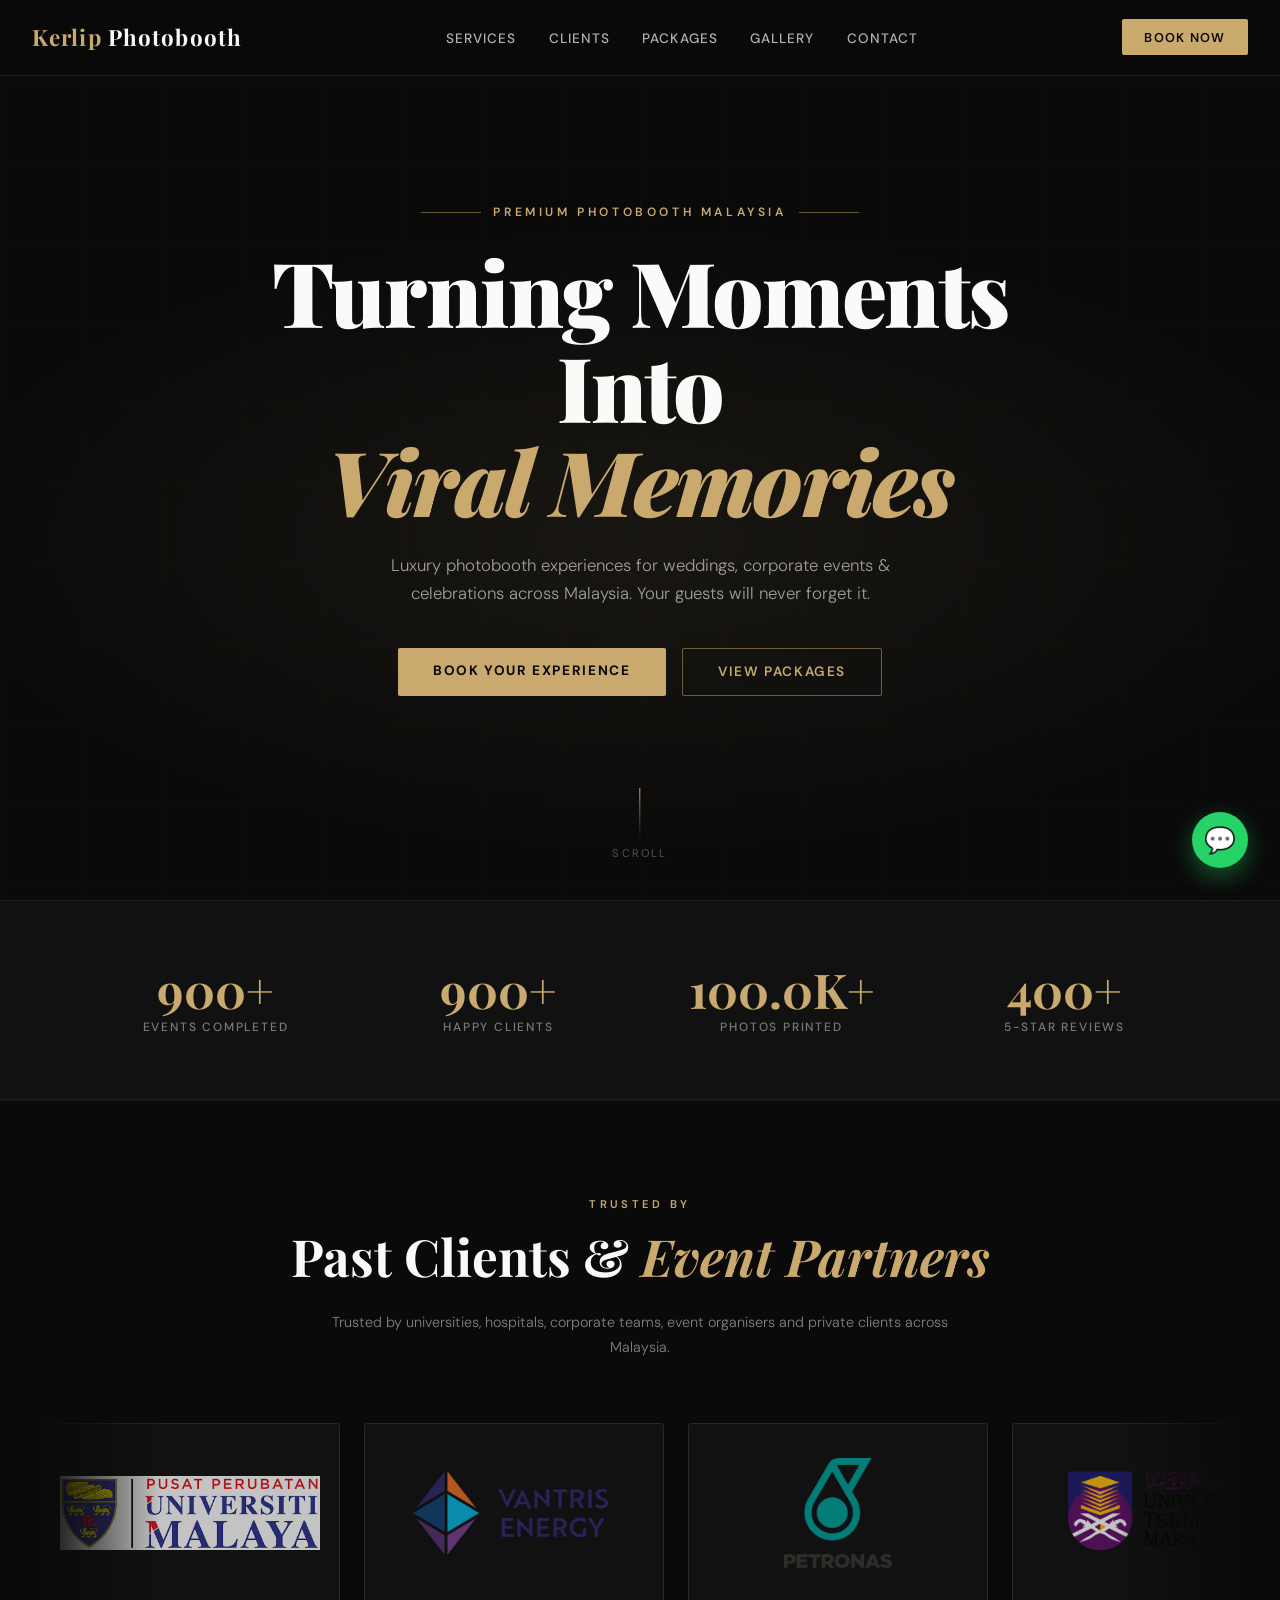
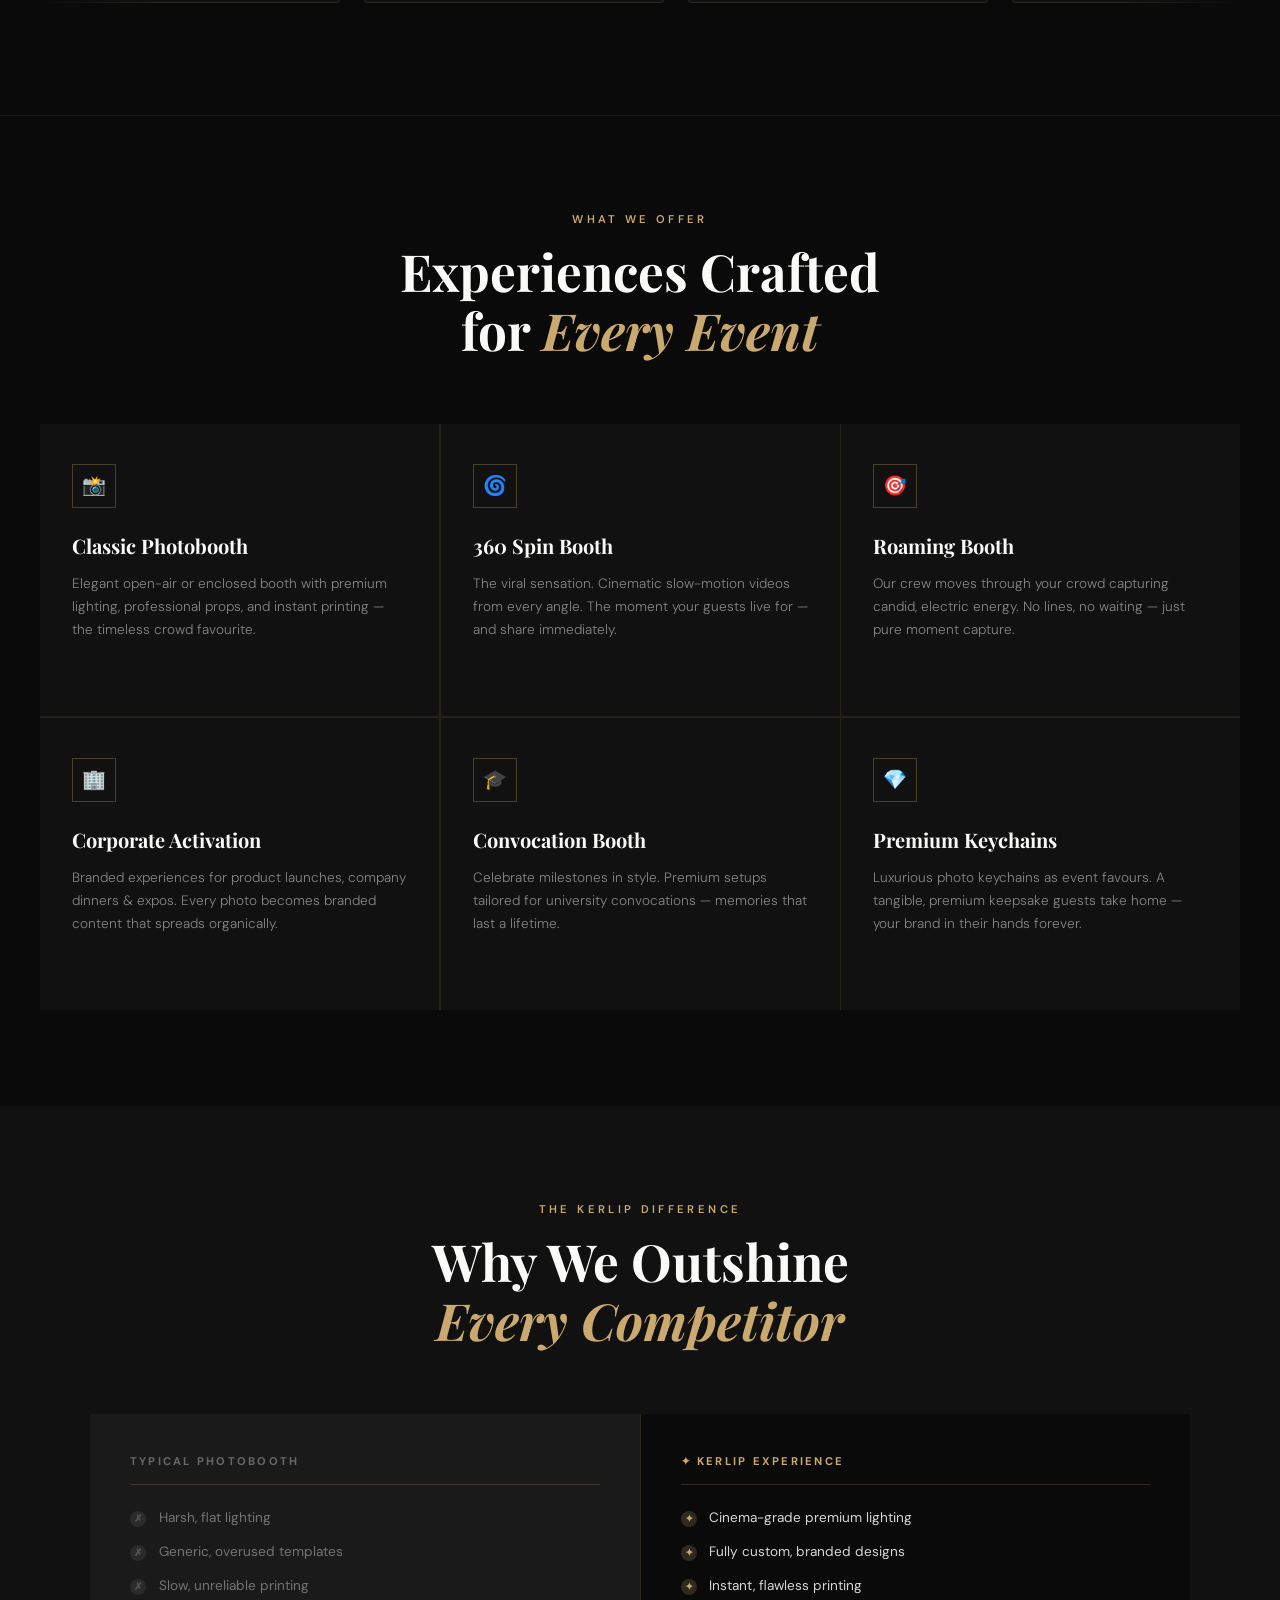
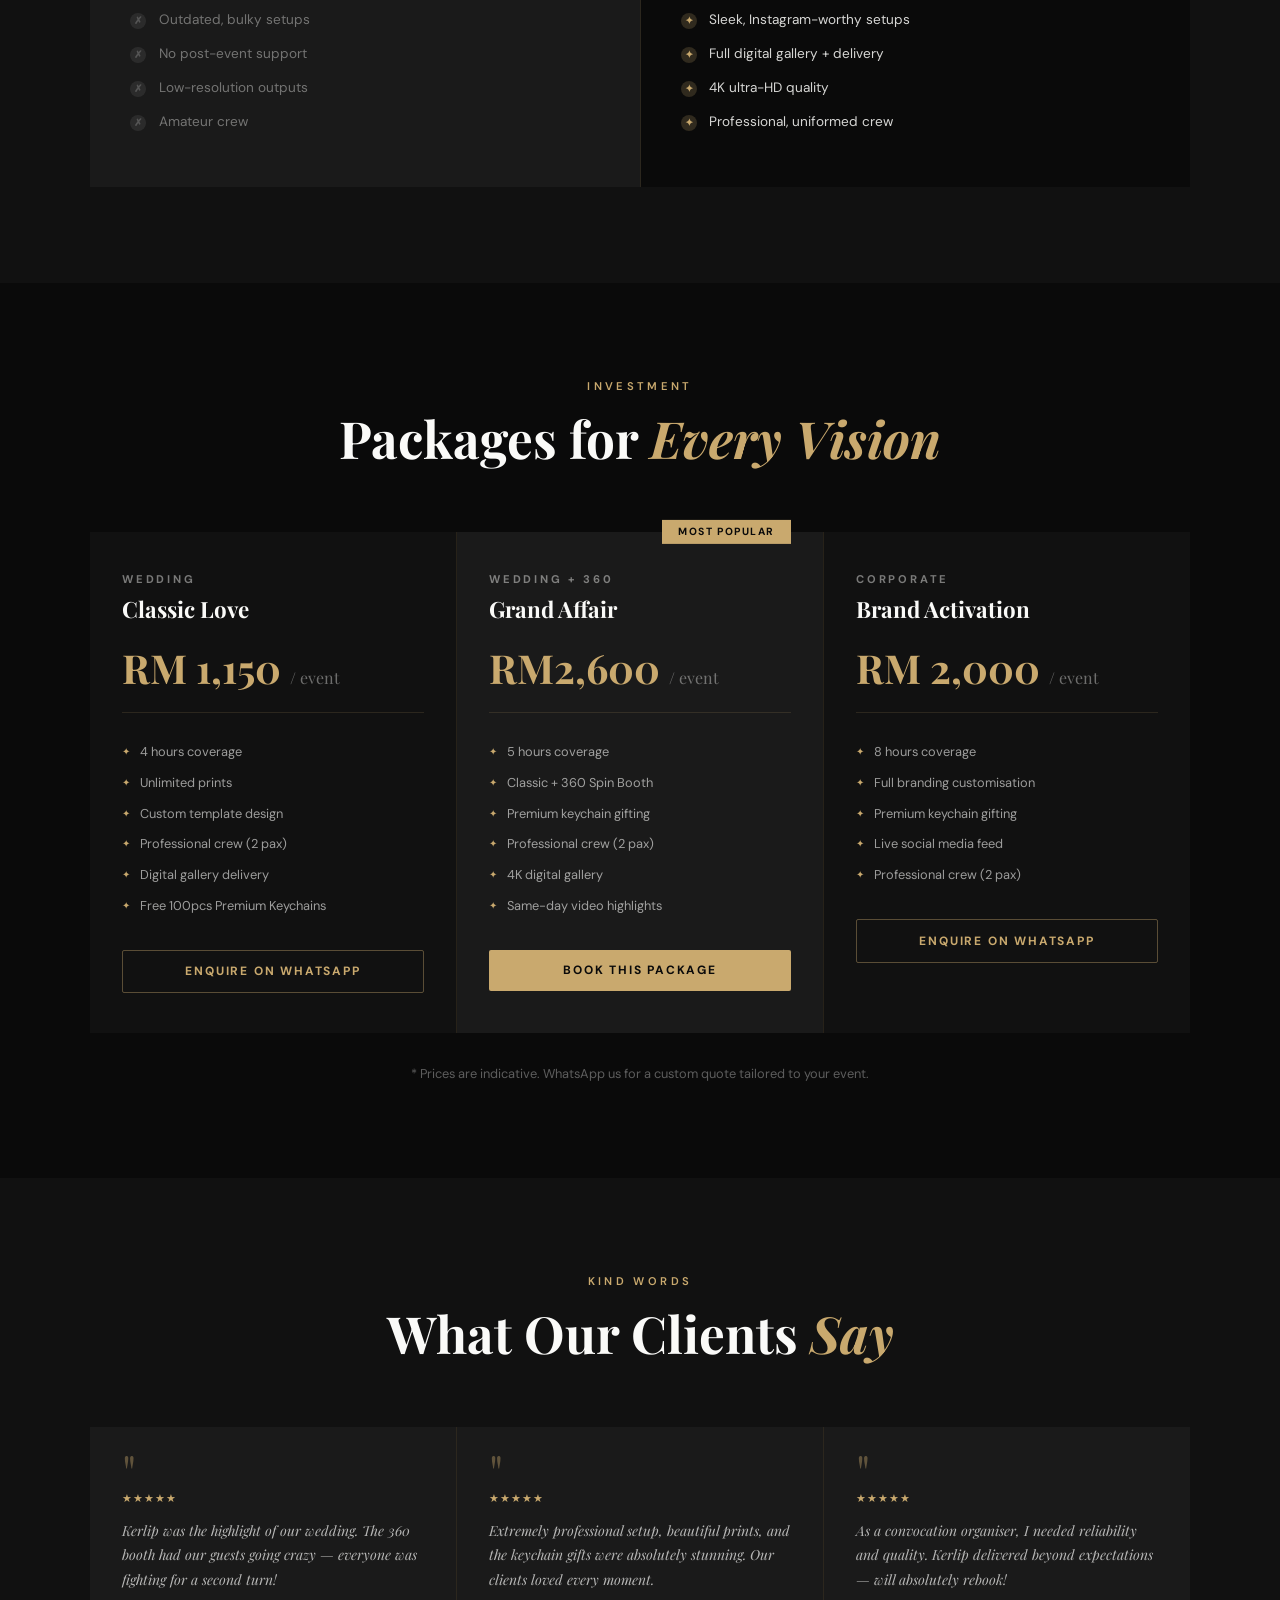
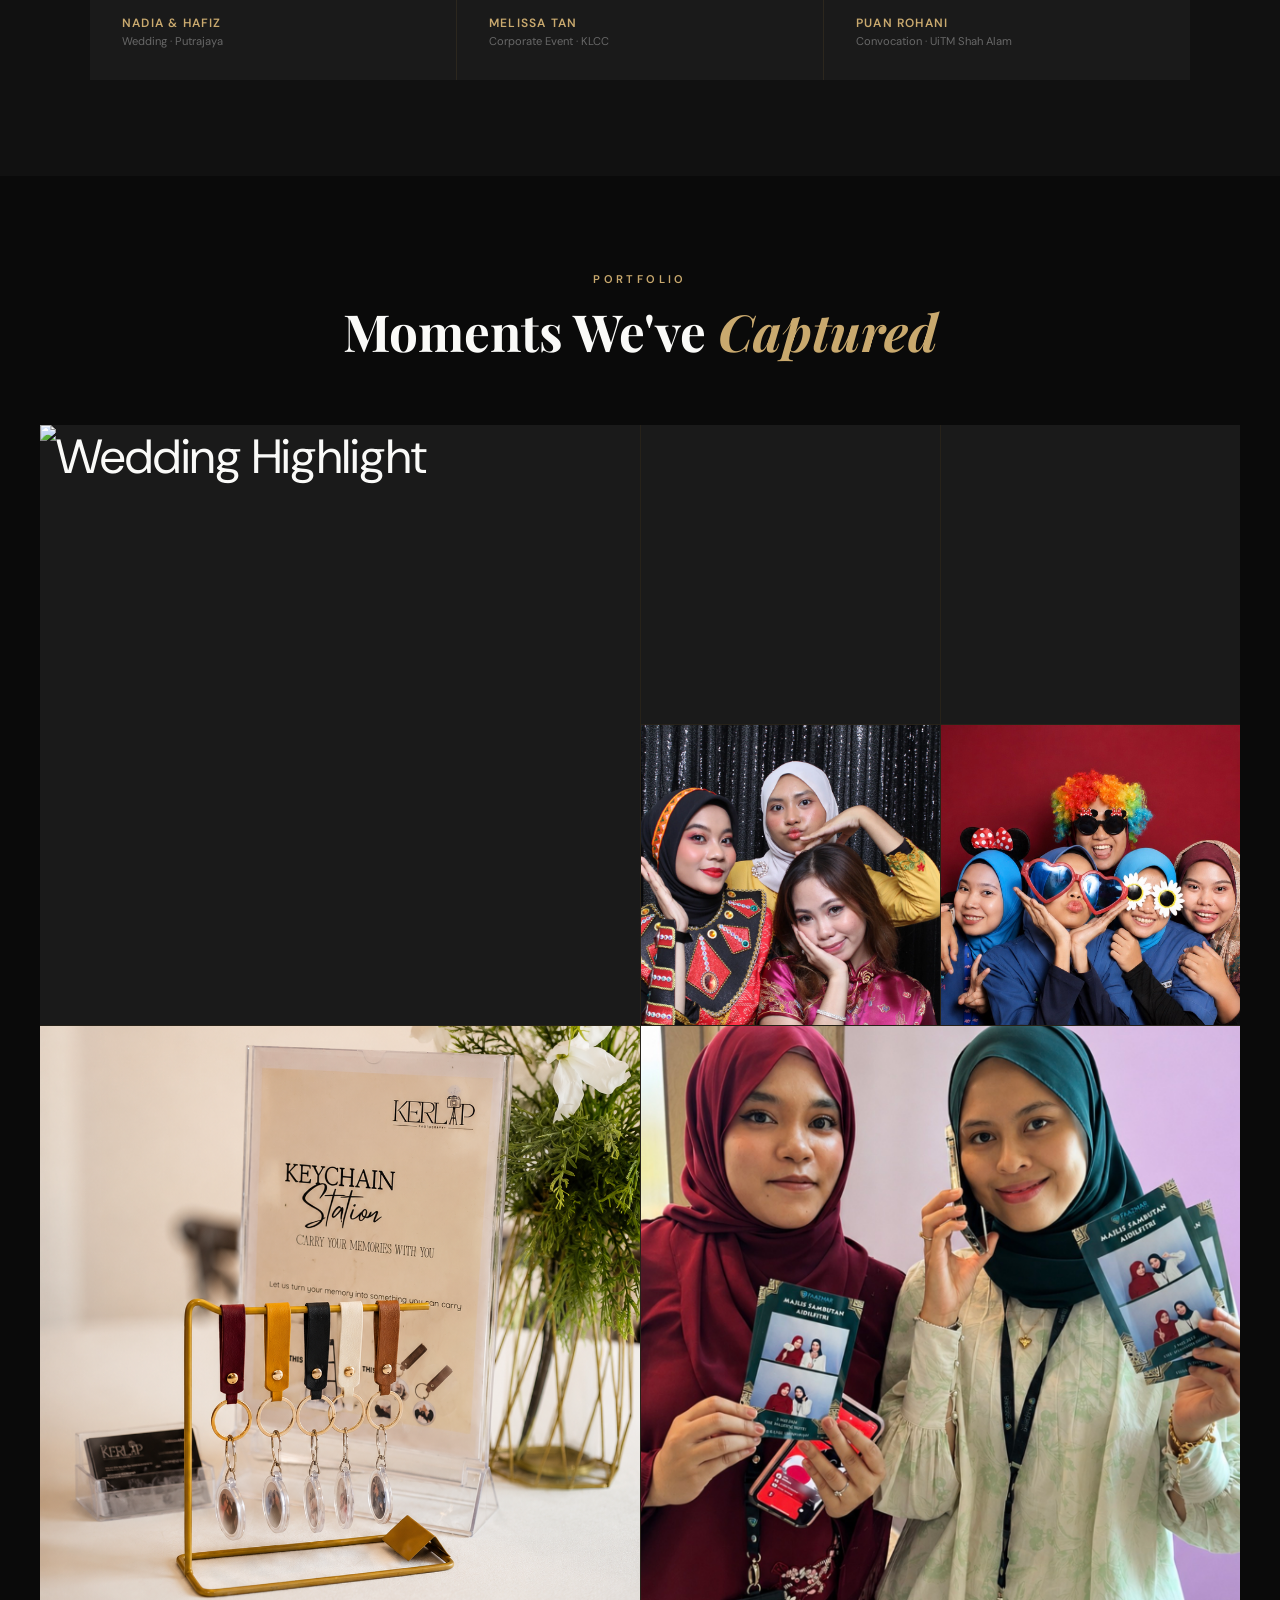
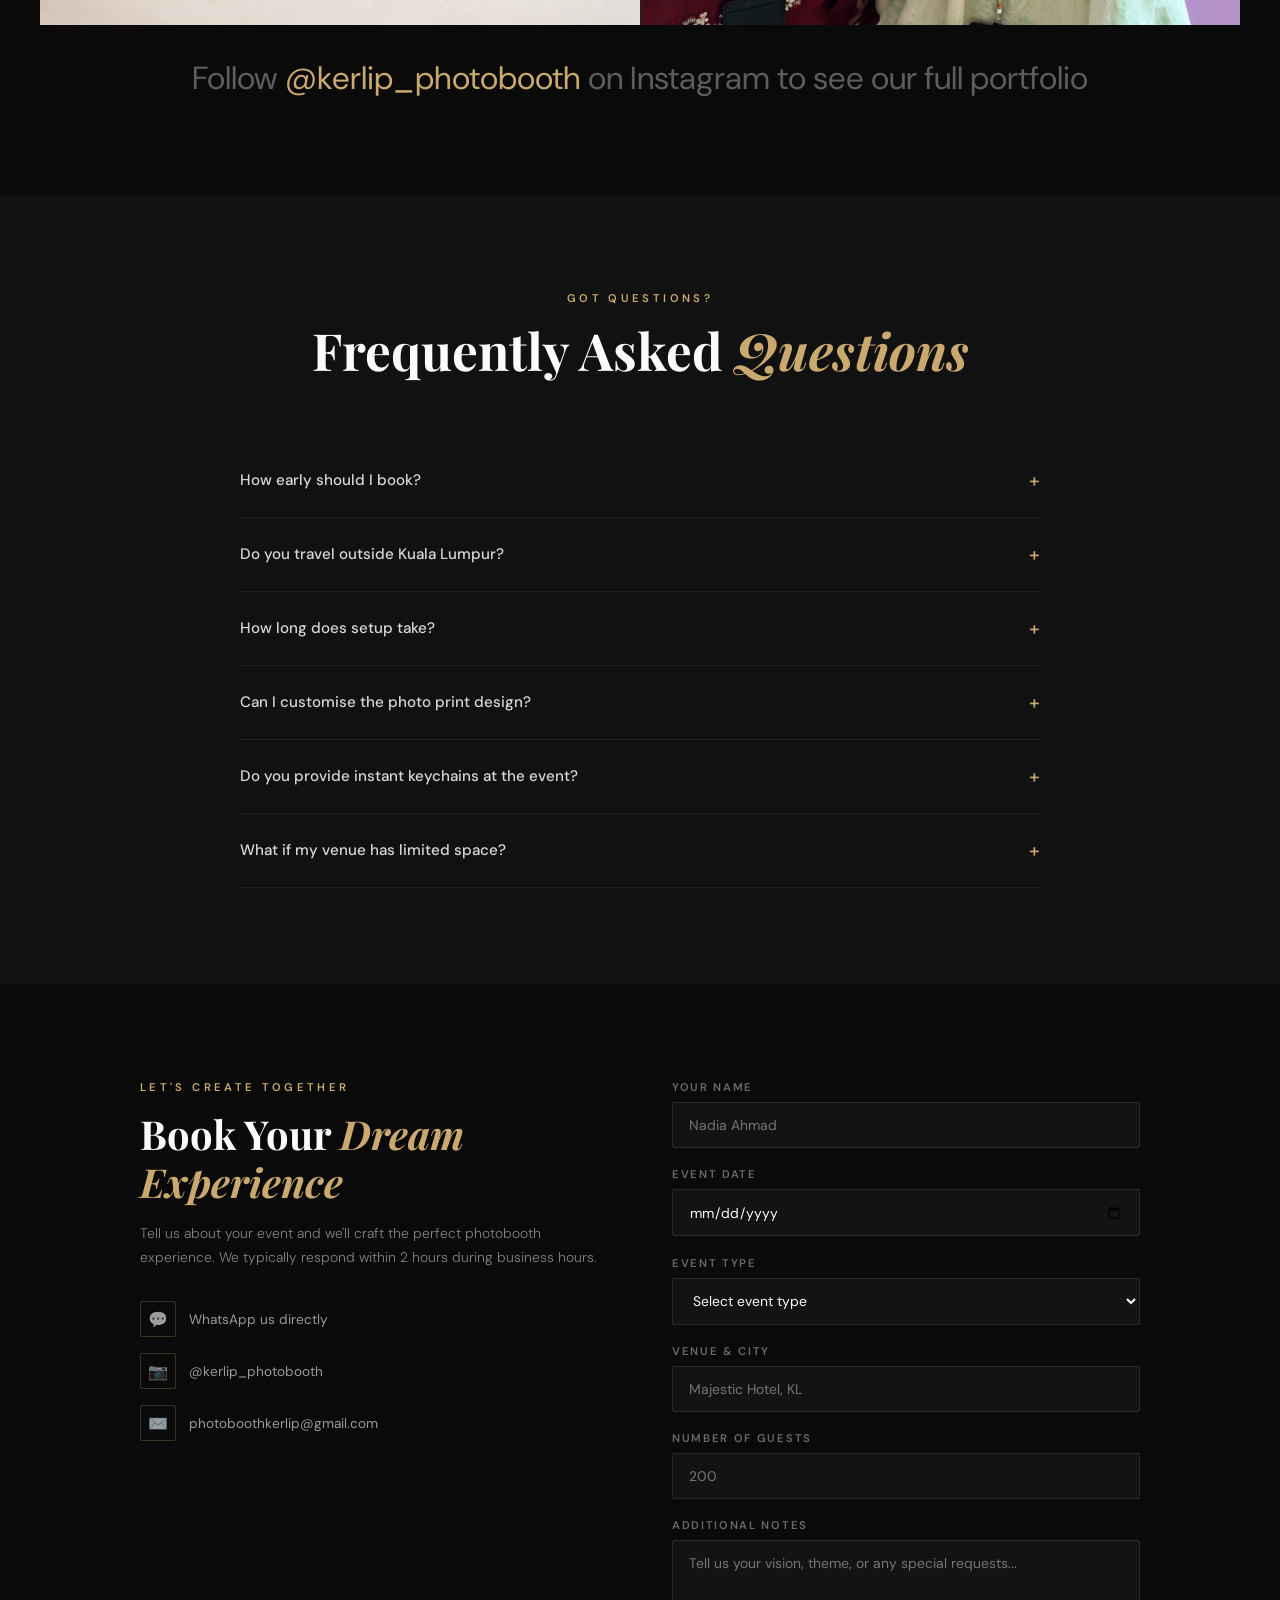
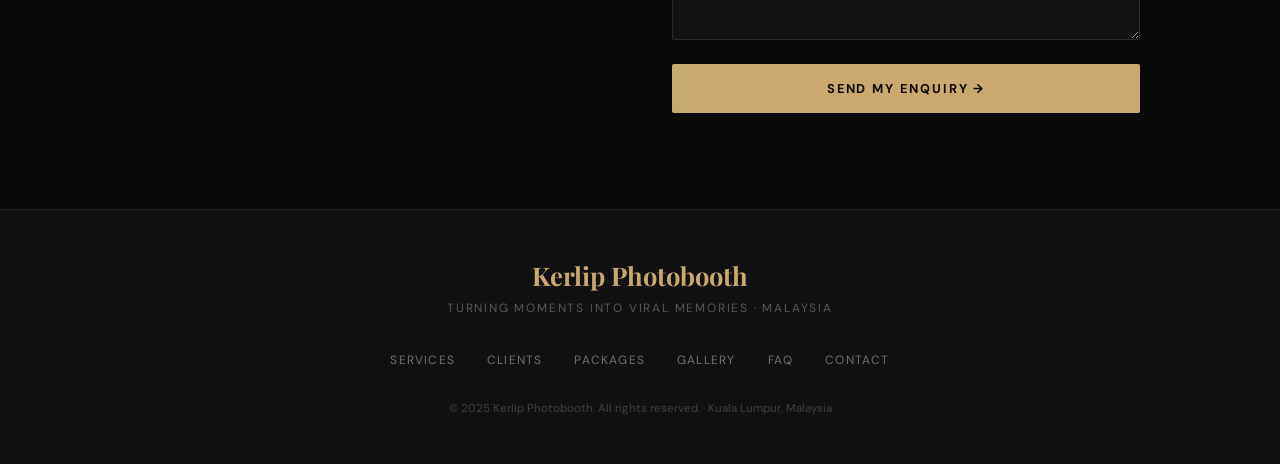
==== index.html @ dfe86394 "index.html" ====
<!DOCTYPE html>
<html lang="en">
<head>
<meta charset="UTF-8">
<meta name="viewport" content="width=device-width, initial-scale=1.0">
<title>Kerlip Photobooth – Premium Photobooth Malaysia</title>
<link href="https://fonts.googleapis.com/css2?family=Playfair+Display:ital,wght@0,400;0,700;0,900;1,400&family=DM+Sans:wght@300;400;500;600&display=swap" rel="stylesheet">
<style>
*{margin:0;padding:0;box-sizing:border-box}
:root{
  --gold:#C9A96E;
  --gold-light:#E8D5AA;
  --dark:#0A0A0A;
  --dark2:#111111;
  --dark3:#1A1A1A;
  --gray:#888;
  --white:#FAFAF8;
  --red:#8B1A2B;
}
html{scroll-behavior:smooth}
body{background:var(--dark);color:var(--white);font-family:'DM Sans',sans-serif;overflow-x:hidden}

/* NAV */
nav{position:fixed;top:0;left:0;right:0;z-index:100;padding:1.2rem 2rem;display:flex;justify-content:space-between;align-items:center;background:rgba(10,10,10,0.85);backdrop-filter:blur(20px);border-bottom:1px solid rgba(201,169,110,0.15)}
.logo{font-family:'Playfair Display',serif;font-size:1.4rem;font-weight:700;letter-spacing:0.05em;color:var(--gold)}
.logo span{color:var(--white)}
.nav-links{display:flex;gap:2rem;list-style:none}
.nav-links a{color:rgba(250,250,248,0.7);text-decoration:none;font-size:0.85rem;font-weight:500;letter-spacing:0.08em;text-transform:uppercase;transition:color 0.3s}
.nav-links a:hover{color:var(--gold)}
.nav-cta{background:var(--gold);color:var(--dark);padding:0.6rem 1.4rem;border-radius:2px;font-size:0.8rem;font-weight:600;letter-spacing:0.1em;text-transform:uppercase;text-decoration:none;transition:all 0.3s}
.nav-cta:hover{background:var(--gold-light)}

/* HERO */
.hero{min-height:100vh;display:flex;align-items:center;justify-content:center;position:relative;overflow:hidden;background:var(--dark)}
.hero-bg{position:absolute;inset:0;background:radial-gradient(ellipse 80% 50% at 50% 60%,rgba(201,169,110,0.08) 0%,transparent 70%)}
.hero-grid{position:absolute;inset:0;background-image:linear-gradient(rgba(201,169,110,0.04) 1px,transparent 1px),linear-gradient(90deg,rgba(201,169,110,0.04) 1px,transparent 1px);background-size:80px 80px;opacity:0.5}
.hero-content{text-align:center;position:relative;z-index:2;max-width:900px;padding:2rem}
.hero-eyebrow{font-size:0.75rem;font-weight:600;letter-spacing:0.3em;text-transform:uppercase;color:var(--gold);margin-bottom:1.5rem;display:flex;align-items:center;justify-content:center;gap:0.8rem}
.hero-eyebrow::before,.hero-eyebrow::after{content:'';flex:1;max-width:60px;height:1px;background:var(--gold);opacity:0.5}
.hero h1{font-family:'Playfair Display',serif;font-size:clamp(3rem,7vw,6.5rem);font-weight:900;line-height:1.05;margin-bottom:1.5rem;letter-spacing:-0.02em}
.hero h1 em{font-style:italic;color:var(--gold)}
.hero-sub{font-size:1.05rem;color:rgba(250,250,248,0.6);max-width:520px;margin:0 auto 2.5rem;line-height:1.7;font-weight:300}
.hero-btns{display:flex;gap:1rem;justify-content:center;flex-wrap:wrap}
.btn-primary{background:var(--gold);color:var(--dark);padding:0.9rem 2.2rem;font-size:0.85rem;font-weight:700;letter-spacing:0.12em;text-transform:uppercase;text-decoration:none;border-radius:2px;transition:all 0.3s}
.btn-primary:hover{background:var(--gold-light);transform:translateY(-2px)}
.btn-outline{border:1px solid rgba(201,169,110,0.5);color:var(--gold);padding:0.9rem 2.2rem;font-size:0.85rem;font-weight:600;letter-spacing:0.12em;text-transform:uppercase;text-decoration:none;border-radius:2px;transition:all 0.3s}
.btn-outline:hover{border-color:var(--gold);background:rgba(201,169,110,0.08)}
.hero-scroll{position:absolute;bottom:2.5rem;left:50%;transform:translateX(-50%);display:flex;flex-direction:column;align-items:center;gap:0.5rem;color:rgba(250,250,248,0.3);font-size:0.7rem;letter-spacing:0.2em;text-transform:uppercase}
.scroll-line{width:1px;height:50px;background:linear-gradient(to bottom,var(--gold),transparent);animation:scrollPulse 2s ease-in-out infinite}
@keyframes scrollPulse{0%,100%{opacity:0.3;transform:scaleY(1)}50%{opacity:1;transform:scaleY(1.2)}}

/* STATS */
.stats{padding:4rem 2rem;border-top:1px solid rgba(201,169,110,0.1);border-bottom:1px solid rgba(201,169,110,0.1);background:var(--dark2)}
.stats-grid{max-width:1100px;margin:0 auto;display:grid;grid-template-columns:repeat(4,1fr);gap:2rem;text-align:center}
.stat-num{font-family:'Playfair Display',serif;font-size:3rem;font-weight:700;color:var(--gold);line-height:1}
.stat-label{font-size:0.75rem;font-weight:500;letter-spacing:0.15em;text-transform:uppercase;color:rgba(250,250,248,0.45);margin-top:0.4rem}

/* SECTION HEADER */
.section-header{text-align:center;margin-bottom:4rem}
.section-eyebrow{font-size:0.7rem;font-weight:600;letter-spacing:0.3em;text-transform:uppercase;color:var(--gold);margin-bottom:1rem}
.section-title{font-family:'Playfair Display',serif;font-size:clamp(2rem,4vw,3.2rem);font-weight:700;line-height:1.15}
.section-title em{font-style:italic;color:var(--gold)}



/* CLIENTS */
.clients{padding:6rem 2rem;background:var(--dark);border-top:1px solid rgba(201,169,110,0.08);border-bottom:1px solid rgba(201,169,110,0.08);overflow:hidden}
.clients-sub{max-width:650px;margin:-2.5rem auto 3rem;text-align:center;font-size:0.9rem;line-height:1.7;color:rgba(250,250,248,0.5);font-weight:300}
.logo-slider{max-width:1200px;margin:0 auto;overflow:hidden;position:relative;padding:1rem 0}
.logo-slider::before,.logo-slider::after{content:'';position:absolute;top:0;width:120px;height:100%;z-index:2;pointer-events:none}
.logo-slider::before{left:0;background:linear-gradient(to right,var(--dark),transparent)}
.logo-slider::after{right:0;background:linear-gradient(to left,var(--dark),transparent)}
.logo-track{display:flex;gap:1.5rem;width:max-content;animation:scrollLogos 28s linear infinite}
.logo-card{width:300px;height:180px;background:var(--dark2);border:1px solid rgba(201,169,110,0.15);display:flex;align-items:center;justify-content:center;padding:1.2rem;border-radius:4px;transition:all 0.3s}
.logo-card:hover{border-color:rgba(201,169,110,0.45);background:var(--dark3);transform:translateY(-3px)}
.logo-card img{max-width:100%;max-height:110px;object-fit:contain;filter:none;opacity:0.75;transition:all 0.3s}
.logo-card:hover img{filter:none;opacity:1}
@keyframes scrollLogos{0%{transform:translateX(0)}100%{transform:translateX(-50%)}}
.logo-slider:hover .logo-track{animation-play-state:paused}

/* SERVICES */
.services{padding:6rem 2rem;background:var(--dark)}
.services-grid{max-width:1200px;margin:0 auto;display:grid;grid-template-columns:repeat(3,1fr);gap:1.5px;background:rgba(201,169,110,0.15)}
.service-card{background:var(--dark2);padding:2.5rem 2rem;transition:all 0.4s;cursor:pointer;position:relative;overflow:hidden}
.service-card::before{content:'';position:absolute;top:0;left:0;right:0;height:2px;background:linear-gradient(90deg,transparent,var(--gold),transparent);transform:scaleX(0);transition:transform 0.4s}
.service-card:hover{background:var(--dark3)}
.service-card:hover::before{transform:scaleX(1)}
.service-icon{width:44px;height:44px;border:1px solid rgba(201,169,110,0.3);display:flex;align-items:center;justify-content:center;margin-bottom:1.5rem;font-size:1.2rem;transition:border-color 0.3s}
.service-card:hover .service-icon{border-color:var(--gold)}
.service-card h3{font-family:'Playfair Display',serif;font-size:1.25rem;font-weight:700;margin-bottom:0.8rem;transition:color 0.3s}
.service-card:hover h3{color:var(--gold)}
.service-card p{font-size:0.85rem;color:rgba(250,250,248,0.5);line-height:1.7;font-weight:300}
.service-tag{display:inline-block;margin-top:1.2rem;font-size:0.7rem;font-weight:600;letter-spacing:0.15em;text-transform:uppercase;color:var(--gold);opacity:0}
.service-card:hover .service-tag{opacity:1}

/* WHY */
.why{padding:6rem 2rem;background:var(--dark2)}
.why-inner{max-width:1100px;margin:0 auto}
.comparison{display:grid;grid-template-columns:1fr 1fr;gap:1px;background:rgba(201,169,110,0.15);margin-top:3rem}
.comp-col{padding:2.5rem}
.comp-col.them{background:var(--dark3)}
.comp-col.us{background:var(--dark)}
.comp-head{font-size:0.7rem;font-weight:700;letter-spacing:0.2em;text-transform:uppercase;margin-bottom:1.5rem;padding-bottom:1rem;border-bottom:1px solid rgba(201,169,110,0.2)}
.comp-col.them .comp-head{color:rgba(250,250,248,0.35)}
.comp-col.us .comp-head{color:var(--gold)}
.comp-item{display:flex;gap:0.8rem;align-items:flex-start;margin-bottom:1rem;font-size:0.85rem}
.comp-col.them .comp-item{color:rgba(250,250,248,0.4)}
.comp-col.us .comp-item{color:rgba(250,250,248,0.85)}
.comp-check{width:16px;height:16px;border-radius:50%;flex-shrink:0;margin-top:2px;display:flex;align-items:center;justify-content:center;font-size:10px;font-weight:700}
.comp-col.them .comp-check{background:rgba(255,255,255,0.08);color:rgba(255,255,255,0.2)}
.comp-col.us .comp-check{background:rgba(201,169,110,0.2);color:var(--gold)}

/* PACKAGES */
.packages{padding:6rem 2rem;background:var(--dark)}
.packages-grid{max-width:1100px;margin:0 auto;display:grid;grid-template-columns:repeat(3,1fr);gap:1px;background:rgba(201,169,110,0.15)}
.pkg-card{background:var(--dark2);padding:2.5rem 2rem;position:relative}
.pkg-card.featured{background:var(--dark3)}
.pkg-badge{position:absolute;top:0;right:2rem;transform:translateY(-50%);background:var(--gold);color:var(--dark);font-size:0.65rem;font-weight:700;letter-spacing:0.15em;text-transform:uppercase;padding:0.35rem 1rem}
.pkg-name{font-size:0.7rem;font-weight:700;letter-spacing:0.25em;text-transform:uppercase;color:rgba(250,250,248,0.45);margin-bottom:0.5rem}
.pkg-title{font-family:'Playfair Display',serif;font-size:1.4rem;font-weight:700;margin-bottom:1.5rem}
.pkg-price{font-size:2.5rem;font-weight:700;color:var(--gold);font-family:'Playfair Display',serif;line-height:1}
.pkg-price span{font-size:1rem;font-weight:400;color:rgba(250,250,248,0.4)}
.pkg-divider{height:1px;background:rgba(201,169,110,0.15);margin:1.5rem 0}
.pkg-feature{font-size:0.8rem;color:rgba(250,250,248,0.6);padding:0.4rem 0;display:flex;gap:0.6rem;line-height:1.4}
.pkg-feature::before{content:'✦';color:var(--gold);font-size:0.6rem;margin-top:2px;flex-shrink:0}
.pkg-btn{display:block;text-align:center;margin-top:1.8rem;padding:0.8rem;font-size:0.75rem;font-weight:700;letter-spacing:0.15em;text-transform:uppercase;text-decoration:none;border-radius:2px;transition:all 0.3s}
.pkg-btn-outline{border:1px solid rgba(201,169,110,0.4);color:var(--gold)}
.pkg-btn-outline:hover{background:rgba(201,169,110,0.1);border-color:var(--gold)}
.pkg-btn-filled{background:var(--gold);color:var(--dark)}
.pkg-btn-filled:hover{background:var(--gold-light)}

/* TESTIMONIALS */
.testimonials{padding:6rem 2rem;background:var(--dark2)}
.testi-grid{max-width:1100px;margin:0 auto;display:grid;grid-template-columns:repeat(3,1fr);gap:1px;background:rgba(201,169,110,0.15)}
.testi-card{background:var(--dark3);padding:2rem;position:relative}
.testi-quote{font-family:'Playfair Display',serif;font-size:3rem;line-height:0.5;color:var(--gold);opacity:0.4;margin-bottom:0.5rem}
.testi-text{font-size:0.87rem;line-height:1.75;color:rgba(250,250,248,0.7);font-style:italic;margin-bottom:1.5rem;font-family:'Playfair Display',serif;font-weight:400}
.testi-author{font-size:0.75rem;font-weight:600;letter-spacing:0.1em;text-transform:uppercase;color:var(--gold)}
.testi-event{font-size:0.7rem;color:rgba(250,250,248,0.35);margin-top:0.2rem}
.stars{color:var(--gold);font-size:0.7rem;letter-spacing:0.1em;margin-bottom:0.8rem}

/* GALLERY */
.gallery{padding:6rem 2rem;background:var(--dark)}
.gallery-inner{max-width:1200px;margin:0 auto}
.gallery-grid{display:grid;grid-template-columns:repeat(4,1fr);grid-template-rows:auto;gap:1px;background:rgba(201,169,110,0.15);margin-top:3rem}
.gallery-item{overflow:hidden;aspect-ratio:1;background:var(--dark3);display:flex;align-items:center;justify-content:center;font-size:3rem;position:relative;cursor:pointer}
.gallery-item:first-child{grid-column:span 2;grid-row:span 2;aspect-ratio:auto}
.gallery-overlay{position:absolute;inset:0;background:rgba(201,169,110,0.08);opacity:0;transition:opacity 0.3s;display:flex;align-items:center;justify-content:center;font-size:0.7rem;font-weight:700;letter-spacing:0.2em;text-transform:uppercase;color:var(--gold)}
.gallery-item:hover .gallery-overlay{opacity:1}

/* FAQ */
.faq{padding:6rem 2rem;background:var(--dark2)}
.faq-inner{max-width:800px;margin:0 auto}
.faq-item{border-bottom:1px solid rgba(201,169,110,0.1)}
.faq-q{padding:1.5rem 0;font-size:0.95rem;font-weight:500;cursor:pointer;display:flex;justify-content:space-between;align-items:center;color:rgba(250,250,248,0.85);transition:color 0.3s}
.faq-q:hover{color:var(--gold)}
.faq-icon{font-size:1.2rem;color:var(--gold);transition:transform 0.3s;flex-shrink:0;margin-left:1rem}
.faq-a{font-size:0.87rem;line-height:1.7;color:rgba(250,250,248,0.5);padding-bottom:1.5rem;display:none;font-weight:300}
.faq-item.open .faq-a{display:block}
.faq-item.open .faq-icon{transform:rotate(45deg)}

/* CONTACT */
.contact{padding:6rem 2rem;background:var(--dark)}
.contact-inner{max-width:1000px;margin:0 auto;display:grid;grid-template-columns:1fr 1fr;gap:4rem;align-items:start}
.contact-info h2{font-family:'Playfair Display',serif;font-size:2.5rem;font-weight:700;line-height:1.2;margin-bottom:1rem}
.contact-info h2 em{font-style:italic;color:var(--gold)}
.contact-info p{font-size:0.87rem;color:rgba(250,250,248,0.5);line-height:1.7;margin-bottom:2rem;font-weight:300}
.contact-link{display:flex;align-items:center;gap:0.8rem;margin-bottom:1rem;color:rgba(250,250,248,0.6);font-size:0.85rem;text-decoration:none;transition:color 0.3s}
.contact-link:hover{color:var(--gold)}
.contact-link-icon{width:36px;height:36px;border:1px solid rgba(201,169,110,0.25);display:flex;align-items:center;justify-content:center;border-radius:2px;font-size:1rem}
.form-group{margin-bottom:1.2rem}
.form-group label{display:block;font-size:0.7rem;font-weight:600;letter-spacing:0.15em;text-transform:uppercase;color:rgba(250,250,248,0.4);margin-bottom:0.5rem}
.form-group input,.form-group select,.form-group textarea{width:100%;background:rgba(255,255,255,0.04);border:1px solid rgba(201,169,110,0.15);color:var(--white);padding:0.8rem 1rem;font-size:0.87rem;font-family:inherit;border-radius:2px;transition:border-color 0.3s;outline:none}
.form-group input:focus,.form-group select:focus,.form-group textarea:focus{border-color:rgba(201,169,110,0.5)}
.form-group select option{background:var(--dark2)}
.form-group textarea{height:100px;resize:vertical}
.form-submit{width:100%;background:var(--gold);color:var(--dark);border:none;padding:1rem;font-size:0.8rem;font-weight:700;letter-spacing:0.15em;text-transform:uppercase;cursor:pointer;border-radius:2px;transition:all 0.3s;font-family:inherit}
.form-submit:hover{background:var(--gold-light)}

/* WA FLOAT */
.wa-float{position:fixed;bottom:2rem;right:2rem;z-index:200;background:#25D366;color:#fff;width:56px;height:56px;border-radius:50%;display:flex;align-items:center;justify-content:center;font-size:1.6rem;text-decoration:none;box-shadow:0 8px 24px rgba(37,211,102,0.4);transition:transform 0.3s}
.wa-float:hover{transform:scale(1.1)}

/* FOOTER */
footer{background:var(--dark2);border-top:1px solid rgba(201,169,110,0.1);padding:3rem 2rem;text-align:center}
.footer-logo{font-family:'Playfair Display',serif;font-size:1.6rem;font-weight:700;color:var(--gold);margin-bottom:0.5rem}
.footer-tagline{font-size:0.75rem;color:rgba(250,250,248,0.3);letter-spacing:0.15em;text-transform:uppercase;margin-bottom:2rem}
.footer-links{display:flex;gap:2rem;justify-content:center;list-style:none;margin-bottom:2rem}
.footer-links a{font-size:0.75rem;color:rgba(250,250,248,0.4);text-decoration:none;letter-spacing:0.1em;text-transform:uppercase;transition:color 0.3s}
.footer-links a:hover{color:var(--gold)}
.footer-copy{font-size:0.72rem;color:rgba(250,250,248,0.2)}

@media(max-width:768px){
  .nav-links{display:none}
  .stats-grid{grid-template-columns:repeat(2,1fr)}
  .services-grid{grid-template-columns:1fr}
  .packages-grid{grid-template-columns:1fr}
  .testi-grid{grid-template-columns:1fr}
  .gallery-grid{grid-template-columns:repeat(2,1fr)}
  .gallery-item:first-child{grid-column:span 2;grid-row:span 1}
  .contact-inner{grid-template-columns:1fr}
  .comparison{grid-template-columns:1fr}
  .logo-card{width:140px;height:85px}
  .clients-sub{margin-top:-2rem}
}

</style>
</head>
<body>

<!-- NAV -->
<nav>
  <div class="logo">Kerlip <span>Photobooth</span></div>
  <ul class="nav-links">
    <li><a href="#services">Services</a></li>
    <li><a href="#clients">Clients</a></li>
    <li><a href="#packages">Packages</a></li>
    <li><a href="#gallery">Gallery</a></li>
    <li><a href="#contact">Contact</a></li>
  </ul>
  <a href="#contact" class="nav-cta">Book Now</a>
</nav>

<!-- HERO -->
<section class="hero">
  <div class="hero-bg"></div>
  <div class="hero-grid"></div>
  <div class="hero-content">
    <div class="hero-eyebrow">Premium Photobooth Malaysia</div>
    <h1>Turning Moments Into<br><em>Viral Memories</em></h1>
    <p class="hero-sub">Luxury photobooth experiences for weddings, corporate events & celebrations across Malaysia. Your guests will never forget it.</p>
    <div class="hero-btns">
      <a href="#contact" class="btn-primary">Book Your Experience</a>
      <a href="#packages" class="btn-outline">View Packages</a>
    </div>
  </div>
  <div class="hero-scroll">
    <div class="scroll-line"></div>
    Scroll
  </div>
</section>

<!-- STATS -->
<section class="stats">
  <div class="stats-grid">
    <div>
      <div class="stat-num" id="s1">0</div>
      <div class="stat-label">Events Completed</div>
    </div>
    <div>
      <div class="stat-num" id="s2">0</div>
      <div class="stat-label">Happy Clients</div>
    </div>
    <div>
      <div class="stat-num" id="s3">0</div>
      <div class="stat-label">Photos Printed</div>
    </div>
    <div>
      <div class="stat-num" id="s4">0</div>
      <div class="stat-label">5-Star Reviews</div>
    </div>
  </div>
</section>



<!-- CLIENTS -->
<section class="clients" id="clients">
  <div class="section-header">
    <div class="section-eyebrow">Trusted By</div>
    <h2 class="section-title">Past Clients & <em>Event Partners</em></h2>
  </div>
  <p class="clients-sub">
    Trusted by universities, hospitals, corporate teams, event organisers and private clients across Malaysia.
  </p>

  <div class="logo-slider">
    <div class="logo-track">
      <!-- Replace these image files with your real client logos inside the /images folder -->
      <div class="logo-card"><img src="PPUM.png" alt="PPUM"></div>
      <div class="logo-card"><img src="VantrisLogo.png" alt="Vantris Energy"></div>
      <div class="logo-card"><img src="PETRONAS-logo.svg.png" alt="PETRONAS"></div>
      <div class="logo-card"><img src="UiTM-Logo.png" alt="UITM"></div>
      <div class="logo-card"><img src="TNB.png" alt="TNB"></div>
      <div class="logo-card"><img src="UM.png" alt="UNIVERSITI MALAYA"></div>
      <div class="logo-card"><img src="cricut.png" alt="CRICUT"></div>
      <div class="logo-card"><img src="illy piano academy.jpg" alt="Illy Piano Academy"></div>
      <div class="logo-card"><img src="jabatan-kebajikan-masyarakat-logo-png_seeklogo-269234.png" alt="JABATAN KEBAJIKAN MASYARAKAT"></div>
      <div class="logo-card"><img src="starbuck.png" alt="STARBUCK"></div>
      <div class="logo-card"><img src="nl scientific.jpg" alt="NL SCIENTIFIC"></div>
      

      <!-- Duplicate logos for smooth infinite scrolling -->
      <div class="logo-card"><img src="PPUM.png" alt="PPUM"></div>
      <div class="logo-card"><img src="VantrisLogo.png" alt="Vantris Energy"></div>
      <div class="logo-card"><img src="PETRONAS-logo.svg.png" alt="PETRONAS"></div>
      <div class="logo-card"><img src="images/client-uitm.png" alt="UiTM"></div>
      <div class="logo-card"><img src="TNB.png" alt="TNB"></div>
      <div class="logo-card"><img src="UM.png" alt="UNIVERSITI MALAYA"></div>
      <div class="logo-card"><img src="cricut.png" alt="CRICUT"></div>
      <div class="logo-card"><img src="illy piano academy.jpg" alt="Illy Piano Academy"></div>
      <div class="logo-card"><img src="jabatan-kebajikan-masyarakat-logo-png_seeklogo-269234.png" alt="JABATAN KEBAJIKAN MASYARAKAT"></div>
      <div class="logo-card"><img src="starbuck.png" alt="STARBUCK"></div>
      <div class="logo-card"><img src="nl scientific.jpg" alt="NL SCIENTIFIC"></div>
      
    </div>
  </div>
</section>

<!-- SERVICES -->
<section class="services" id="services">
  <div class="section-header">
    <div class="section-eyebrow">What We Offer</div>
    <h2 class="section-title">Experiences Crafted<br>for <em>Every Event</em></h2>
  </div>
  <div class="services-grid">
    <div class="service-card">
      <div class="service-icon">📸</div>
      <h3>Classic Photobooth</h3>
      <p>Elegant open-air or enclosed booth with premium lighting, professional props, and instant printing — the timeless crowd favourite.</p>
      <div class="service-tag">Book This →</div>
    </div>
    <div class="service-card">
      <div class="service-icon">🌀</div>
      <h3>360 Spin Booth</h3>
      <p>The viral sensation. Cinematic slow-motion videos from every angle. The moment your guests live for — and share immediately.</p>
      <div class="service-tag">Book This →</div>
    </div>
    <div class="service-card">
      <div class="service-icon">🎯</div>
      <h3>Roaming Booth</h3>
      <p>Our crew moves through your crowd capturing candid, electric energy. No lines, no waiting — just pure moment capture.</p>
      <div class="service-tag">Book This →</div>
    </div>
    <div class="service-card">
      <div class="service-icon">🏢</div>
      <h3>Corporate Activation</h3>
      <p>Branded experiences for product launches, company dinners & expos. Every photo becomes branded content that spreads organically.</p>
      <div class="service-tag">Book This →</div>
    </div>
    <div class="service-card">
      <div class="service-icon">🎓</div>
      <h3>Convocation Booth</h3>
      <p>Celebrate milestones in style. Premium setups tailored for university convocations — memories that last a lifetime.</p>
      <div class="service-tag">Book This →</div>
    </div>
    <div class="service-card">
      <div class="service-icon">💎</div>
      <h3>Premium Keychains</h3>
      <p>Luxurious photo keychains as event favours. A tangible, premium keepsake guests take home — your brand in their hands forever.</p>
      <div class="service-tag">Book This →</div>
    </div>
  </div>
</section>

<!-- WHY KERLIP -->
<section class="why" id="why">
  <div class="why-inner">
    <div class="section-header">
      <div class="section-eyebrow">The Kerlip Difference</div>
      <h2 class="section-title">Why We Outshine<br><em>Every Competitor</em></h2>
    </div>
    <div class="comparison">
      <div class="comp-col them">
        <div class="comp-head">Typical Photobooth</div>
        <div class="comp-item"><div class="comp-check">✗</div>Harsh, flat lighting</div>
        <div class="comp-item"><div class="comp-check">✗</div>Generic, overused templates</div>
        <div class="comp-item"><div class="comp-check">✗</div>Slow, unreliable printing</div>
        <div class="comp-item"><div class="comp-check">✗</div>Outdated, bulky setups</div>
        <div class="comp-item"><div class="comp-check">✗</div>No post-event support</div>
        <div class="comp-item"><div class="comp-check">✗</div>Low-resolution outputs</div>
        <div class="comp-item"><div class="comp-check">✗</div>Amateur crew</div>
      </div>
      <div class="comp-col us">
        <div class="comp-head">✦ Kerlip Experience</div>
        <div class="comp-item"><div class="comp-check">✦</div>Cinema-grade premium lighting</div>
        <div class="comp-item"><div class="comp-check">✦</div>Fully custom, branded designs</div>
        <div class="comp-item"><div class="comp-check">✦</div>Instant, flawless printing</div>
        <div class="comp-item"><div class="comp-check">✦</div>Sleek, Instagram-worthy setups</div>
        <div class="comp-item"><div class="comp-check">✦</div>Full digital gallery + delivery</div>
        <div class="comp-item"><div class="comp-check">✦</div>4K ultra-HD quality</div>
        <div class="comp-item"><div class="comp-check">✦</div>Professional, uniformed crew</div>
      </div>
    </div>
  </div>
</section>

<!-- PACKAGES -->
<section class="packages" id="packages">
  <div class="section-header">
    <div class="section-eyebrow">Investment</div>
    <h2 class="section-title">Packages for <em>Every Vision</em></h2>
  </div>
  <div class="packages-grid" style="max-width:1100px;margin:0 auto">
    <div class="pkg-card">
      <div class="pkg-name">Wedding</div>
      <div class="pkg-title">Classic Love</div>
      <div class="pkg-price">RM 1,150 <span>/ event</span></div>
      <div class="pkg-divider"></div>
      <div class="pkg-feature">4 hours coverage</div>
      <div class="pkg-feature">Unlimited prints</div>
      <div class="pkg-feature">Custom template design</div>
      <div class="pkg-feature">Professional crew (2 pax)</div>
      <div class="pkg-feature">Digital gallery delivery</div>
      <div class="pkg-feature">Free 100pcs Premium Keychains</div>
      <a href="https://wa.me/60173987854" class="pkg-btn pkg-btn-outline" target="_blank">Enquire on WhatsApp</a>
    </div>
    <div class="pkg-card featured" style="position:relative">
      <div class="pkg-badge">Most Popular</div>
      <div class="pkg-name">Wedding + 360</div>
      <div class="pkg-title">Grand Affair</div>
      <div class="pkg-price">RM2,600 <span>/ event</span></div>
      <div class="pkg-divider"></div>
      <div class="pkg-feature">5 hours coverage</div>
      <div class="pkg-feature">Classic + 360 Spin Booth</div>
      <div class="pkg-feature">Premium keychain gifting</div>
      <div class="pkg-feature">Professional crew (2 pax)</div>
      <div class="pkg-feature">4K digital gallery</div>
      <div class="pkg-feature">Same-day video highlights</div>
      <a href="https://wa.me/60173987854" class="pkg-btn pkg-btn-filled" target="_blank">Book This Package</a>
    </div>
    <div class="pkg-card">
      <div class="pkg-name">Corporate</div>
      <div class="pkg-title">Brand Activation</div>
      <div class="pkg-price">RM 2,000 <span>/ event</span></div>
      <div class="pkg-divider"></div>
      <div class="pkg-feature">8 hours coverage</div>
      <div class="pkg-feature">Full branding customisation</div>
      <div class="pkg-feature">Premium keychain gifting</div>
      <div class="pkg-feature">Live social media feed</div>
      <div class="pkg-feature">Professional crew (2 pax)</div>
      <a href="https://wa.me/60173987854" class="pkg-btn pkg-btn-outline" target="_blank">Enquire on WhatsApp</a>
    </div>
  </div>
  <p style="text-align:center;margin-top:2rem;font-size:0.8rem;color:rgba(250,250,248,0.35)">* Prices are indicative. WhatsApp us for a custom quote tailored to your event.</p>
</section>

<!-- TESTIMONIALS -->
<section class="testimonials" id="testimonials">
  <div class="section-header">
    <div class="section-eyebrow">Kind Words</div>
    <h2 class="section-title">What Our Clients <em>Say</em></h2>
  </div>
  <div class="testi-grid" style="max-width:1100px;margin:0 auto">
    <div class="testi-card">
      <div class="testi-quote">"</div>
      <div class="stars">★★★★★</div>
      <div class="testi-text">Kerlip was the highlight of our wedding. The 360 booth had our guests going crazy — everyone was fighting for a second turn!</div>
      <div class="testi-author">Nadia & Hafiz</div>
      <div class="testi-event">Wedding · Putrajaya</div>
    </div>
    <div class="testi-card">
      <div class="testi-quote">"</div>
      <div class="stars">★★★★★</div>
      <div class="testi-text">Extremely professional setup, beautiful prints, and the keychain gifts were absolutely stunning. Our clients loved every moment.</div>
      <div class="testi-author">Melissa Tan</div>
      <div class="testi-event">Corporate Event · KLCC</div>
    </div>
    <div class="testi-card">
      <div class="testi-quote">"</div>
      <div class="stars">★★★★★</div>
      <div class="testi-text">As a convocation organiser, I needed reliability and quality. Kerlip delivered beyond expectations — will absolutely rebook!</div>
      <div class="testi-author">Puan Rohani</div>
      <div class="testi-event">Convocation · UiTM Shah Alam</div>
    </div>
  </div>
</section>

<!-- GALLERY -->
<section class="gallery" id="gallery">
  <div class="gallery-inner">
    <div class="section-header">
      <div class="section-eyebrow">Portfolio</div>
      <h2 class="section-title">Moments We've <em>Captured</em></h2>
    </div>
    <div class="gallery-grid">

      <!-- Large feature tile (spans 2x2) -->
      <div class="gallery-item">
        <img src="Wedding.png"
             alt="Wedding Highlight"
             style="width:100%;height:100%;object-fit:cover;display:block">
        <div class="gallery-overlay">Wedding Highlight</div>
      </div>

      <!--360 Slow Dance -->
      <div class="gallery-item">
        <video
    autoplay
    muted
    loop
    playsinline
    style="width:100%;height:100%;object-fit:cover;display:block;">
       <source src="slowdance.mp4" type="video/mp4">
          Your browser does not support the video tag.
           </video>
        <div class="gallery-overlay">360 Slow Dance</div>
      </div>

<!-- 360 Spin -->
<div class="gallery-item">
  <video
    autoplay
    muted
    loop
    playsinline
    style="width:100%;height:100%;object-fit:cover;display:block;">
    <source src="20241205_205738444.mp4" type="video/mp4">
    Your browser does not support the video tag.
  </video>

  <div class="gallery-overlay">360 SpinBooth</div>
</div>

      <!-- Convocation -->
      <div class="gallery-item">
        <img src="IMG_8725.webp"
             alt="Convocation"
             style="width:100%;height:100%;object-fit:cover;display:block">
        <div class="gallery-overlay">Convocation</div>
      </div>

      <!-- Corporate -->
      <div class="gallery-item">
        <img src="IMG_9826.jpg"
             alt="Hospital"
             style="width:100%;height:100%;object-fit:cover;display:block">
        <div class="gallery-overlay">Hospital Event </div>
      </div>

      <!-- Replace the Keychains item with this -->
<div class="gallery-item" style="grid-column: span 2;">
  <img src="F37639FB-9E21-4B77-BC9B-C38E70573DC6.png"
       alt="Premium Keychains"
       style="width:100%;height:100%;object-fit:cover;display:block">
  <div class="gallery-overlay">Premium Keychains</div>
</div>

<!-- New Photo -->
<div class="gallery-item" style="grid-column: span 2;">
  <img src="IMG_0457.jpeg"
       alt="Raya Event"
       style="width:100%;height:100%;object-fit:cover;display:block">
  <div class="gallery-overlay">Raya Event</div>
</div>
    </div>
    <p style="text-align:center;margin-top:2rem;font-size:2rem;color:rgba(250,250,248,0.35)">
      Follow 
      <a href="https://www.instagram.com/kerlip_photobooth/" target="_blank" 
         style="color:var(--gold);text-decoration:none">@kerlip_photobooth</a> 
      on Instagram to see our full portfolio
    </p>
  </div>
</section>

<!-- FAQ -->
<section class="faq" id="faq">
  <div class="section-header">
    <div class="section-eyebrow">Got Questions?</div>
    <h2 class="section-title">Frequently Asked <em>Questions</em></h2>
  </div>
  <div class="faq-inner">
    <div class="faq-item">
      <div class="faq-q" onclick="toggleFaq(this)">How early should I book? <span class="faq-icon">+</span></div>
      <div class="faq-a">We recommend booking at least 2–3 months in advance, especially for weekends and peak wedding seasons. Popular dates fill up fast — WhatsApp us to check availability for your date right now.</div>
    </div>
    <div class="faq-item">
      <div class="faq-q" onclick="toggleFaq(this)">Do you travel outside Kuala Lumpur? <span class="faq-icon">+</span></div>
      <div class="faq-a">Yes! We cover all of Klang Valley and travel throughout Peninsular Malaysia. A travel surcharge may apply for venues outside KL — contact us for a custom quote.</div>
    </div>
    <div class="faq-item">
      <div class="faq-q" onclick="toggleFaq(this)">How long does setup take? <span class="faq-icon">+</span></div>
      <div class="faq-a">Our team typically arrives 1.5–2 hours before your event start time. Full setup, including lighting and calibration, takes approximately 45–60 minutes.</div>
    </div>
    <div class="faq-item">
      <div class="faq-q" onclick="toggleFaq(this)">Can I customise the photo print design? <span class="faq-icon">+</span></div>
      <div class="faq-a">Absolutely. Every package includes a fully custom-designed print template featuring your name, event date, and any branding or aesthetic you love. We'll share a design proof for your approval before the event.</div>
    </div>
    <div class="faq-item">
      <div class="faq-q" onclick="toggleFaq(this)">Do you provide instant keychains at the event? <span class="faq-icon">+</span></div>
      <div class="faq-a">Yes! Our premium keychain service is printed on-site instantly. Guests can have a luxurious photo keychain as a keepsake within minutes of taking their photo.</div>
    </div>
    <div class="faq-item">
      <div class="faq-q" onclick="toggleFaq(this)">What if my venue has limited space? <span class="faq-icon">+</span></div>
      <div class="faq-a">No problem. We have modular setups designed for tight spaces. Share your venue floor plan with us and our team will design the perfect layout that maximises guest flow and visual impact.</div>
    </div>
  </div>
</section>

<!-- CONTACT -->
<section class="contact" id="contact">
  <div class="contact-inner">
    <div class="contact-info">
      <div class="section-eyebrow">Let's Create Together</div>
      <h2>Book Your <em>Dream Experience</em></h2>
      <p>Tell us about your event and we'll craft the perfect photobooth experience. We typically respond within 2 hours during business hours.</p>
      <a href="https://wa.me/60173987854" target="_blank" class="contact-link">
        <div class="contact-link-icon">💬</div>
        WhatsApp us directly
      </a>
      <a href="https://www.instagram.com/kerlip_photobooth/" target="_blank" class="contact-link">
        <div class="contact-link-icon">📷</div>
        @kerlip_photobooth
      </a>
      <a href="mailto:photoboothkerlip@gmail.com" class="contact-link">
        <div class="contact-link-icon">✉️</div>
        photoboothkerlip@gmail.com
      </a>
    </div>
    <div class="contact-form">
      <div class="form-group">
        <label>Your Name</label>
        <input type="text" placeholder="Nadia Ahmad">
      </div>
      <div class="form-group">
        <label>Event Date</label>
        <input type="date">
      </div>
      <div class="form-group">
        <label>Event Type</label>
        <select>
          <option value="">Select event type</option>
          <option>Wedding / Reception</option>
          <option>Corporate Event</option>
          <option>Convocation</option>
          <option>Birthday / Celebration</option>
          <option>Open Day / Expo</option>
          <option>Other</option>
        </select>
      </div>
      <div class="form-group">
        <label>Venue & City</label>
        <input type="text" placeholder="Majestic Hotel, KL">
      </div>
      <div class="form-group">
        <label>Number of Guests</label>
        <input type="number" placeholder="200">
      </div>
      <div class="form-group">
        <label>Additional Notes</label>
        <textarea placeholder="Tell us your vision, theme, or any special requests..."></textarea>
      </div>
      <button class="form-submit" onclick="submitForm()">Send My Enquiry →</button>
    </div>
  </div>
</section>

<!-- FOOTER -->
<footer>
  <div class="footer-logo">Kerlip Photobooth</div>
  <div class="footer-tagline">Turning Moments Into Viral Memories · Malaysia</div>
  <ul class="footer-links">
    <li><a href="#services">Services</a></li>
    <li><a href="#clients">Clients</a></li>
    <li><a href="#packages">Packages</a></li>
    <li><a href="#gallery">Gallery</a></li>
    <li><a href="#faq">FAQ</a></li>
    <li><a href="#contact">Contact</a></li>
  </ul>
  <div class="footer-copy">© 2025 Kerlip Photobooth. All rights reserved. · Kuala Lumpur, Malaysia</div>
</footer>

<!-- WhatsApp Floating -->
<a href="https://wa.me/60173987854" target="_blank" class="wa-float" title="Chat on WhatsApp">💬</a>

<script>
function toggleFaq(el){
  const item=el.parentElement;
  const wasOpen=item.classList.contains('open');
  document.querySelectorAll('.faq-item').forEach(i=>i.classList.remove('open'));
  if(!wasOpen)item.classList.add('open');
}

function submitForm(){
  const form = document.querySelector('.contact-form');
  const inputs = form.querySelectorAll('input, select, textarea');

  const name = inputs[0].value.trim();
  const eventDate = inputs[1].value.trim();
  const eventType = inputs[2].value.trim();
  const venue = inputs[3].value.trim();
  const guests = inputs[4].value.trim();
  const notes = inputs[5].value.trim();

  if(!name || !eventDate || !eventType || !venue){
    alert('Please fill in your name, event date, event type and venue before sending your enquiry.');
    return;
  }

  const message = `Hi Kerlip Photobooth, I would like to enquire about your photobooth service.%0A%0A` +
  `Name: ${name}%0A` +
  `Event Date: ${eventDate}%0A` +
  `Event Type: ${eventType}%0A` +
  `Venue & City: ${venue}%0A` +
  `Number of Guests: ${guests || '-'}%0A` +
  `Additional Notes: ${notes || '-'}`;

  const whatsappNumber = '60173987854';
  const whatsappURL = `https://wa.me/${whatsappNumber}?text=${message}`;
  window.open(whatsappURL, '_blank');
}

// Animated counters
function animateCounter(el,target,suffix,duration){
  const start=performance.now();
  const step=ts=>{
    const elapsed=ts-start;
    const progress=Math.min(elapsed/duration,1);
    const ease=1-Math.pow(1-progress,4);
    const val=Math.floor(ease*target);
    el.textContent=(val>=1000?(val/1000).toFixed(1)+'K+':val+'+');
    if(progress<1)requestAnimationFrame(step);
    else el.textContent=(target>=1000?(target/1000).toFixed(1)+'K+':target+'+');
  };
  requestAnimationFrame(step);
}

const statsData=[{id:'s1',val:900},{id:'s2',val:900},{id:'s3',val:100000},{id:'s4',val:400}];
const observer=new IntersectionObserver(entries=>{
  entries.forEach(e=>{
    if(e.isIntersecting){
      statsData.forEach(d=>animateCounter(document.getElementById(d.id),d.val,'',1800));
      observer.disconnect();
    }
  });
},{threshold:0.5});
const statsSection=document.querySelector('.stats');
if(statsSection)observer.observe(statsSection);
</script>
</body>
</html>
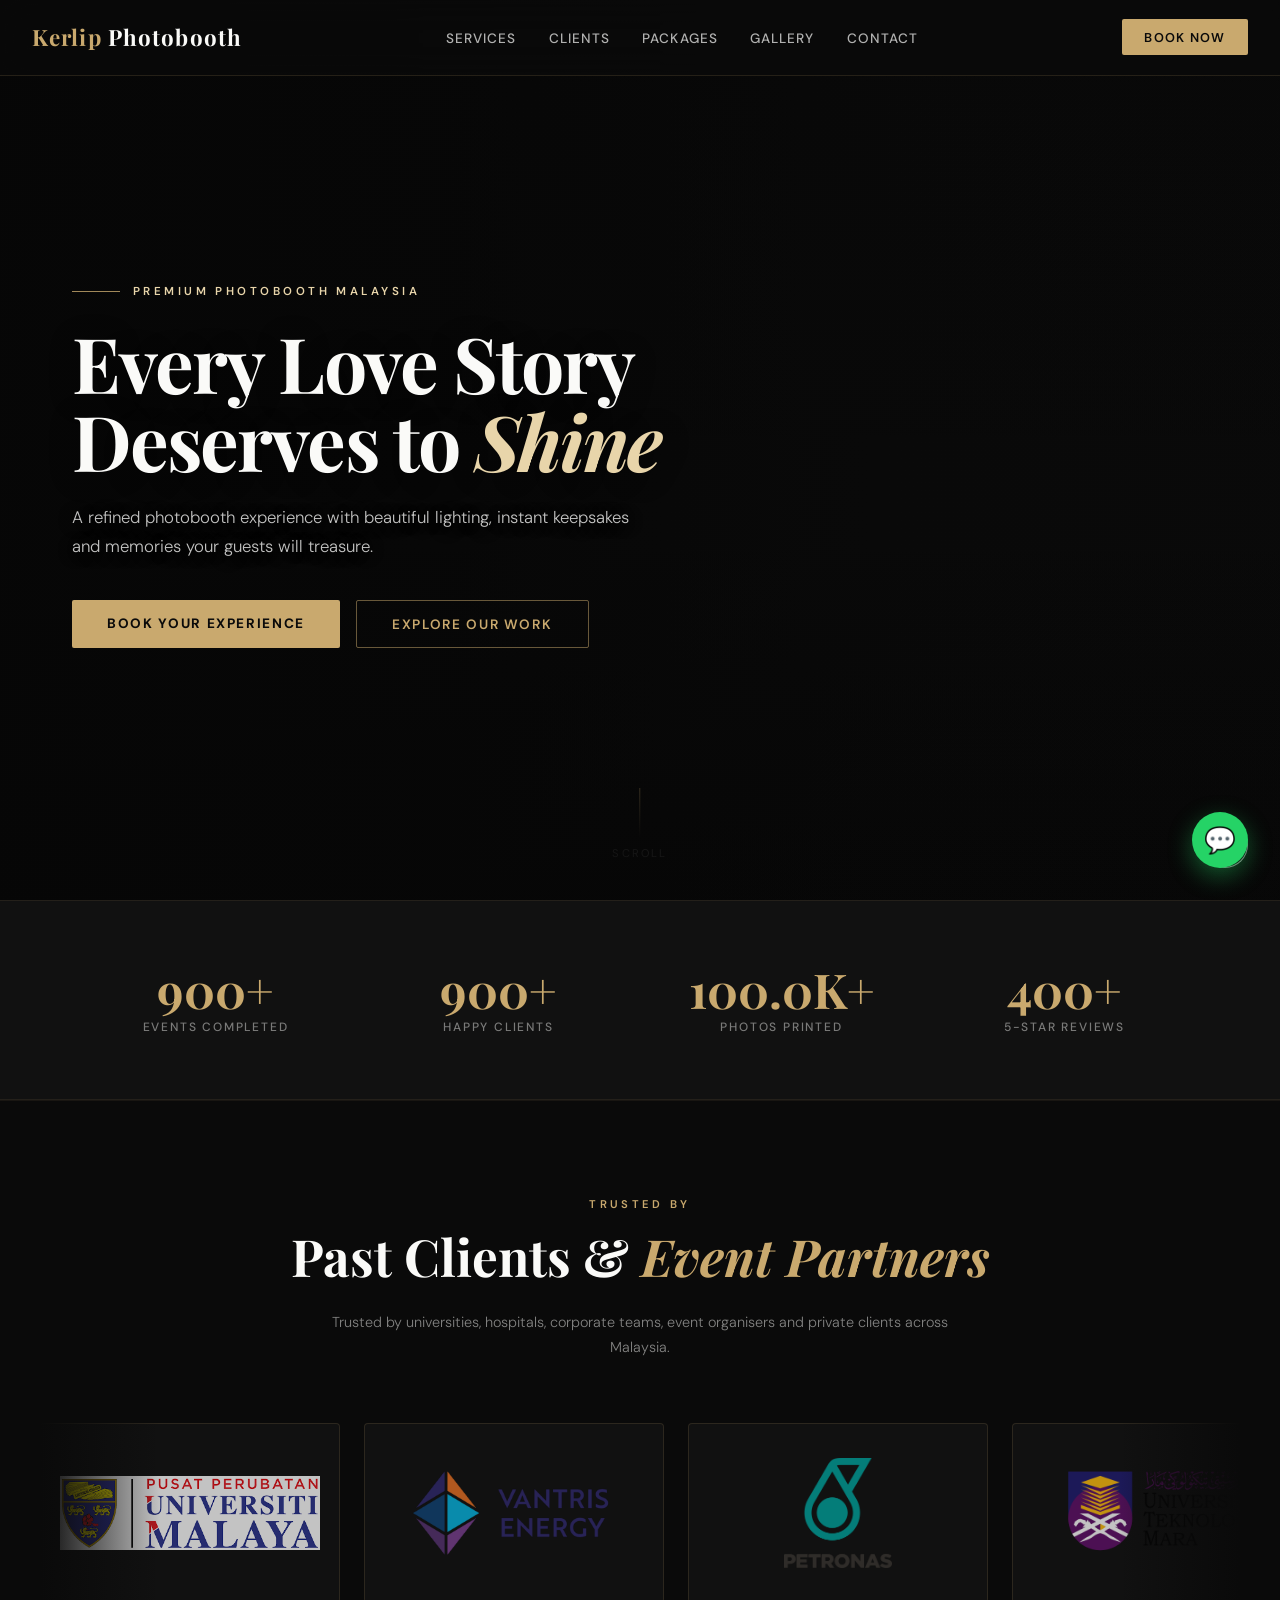
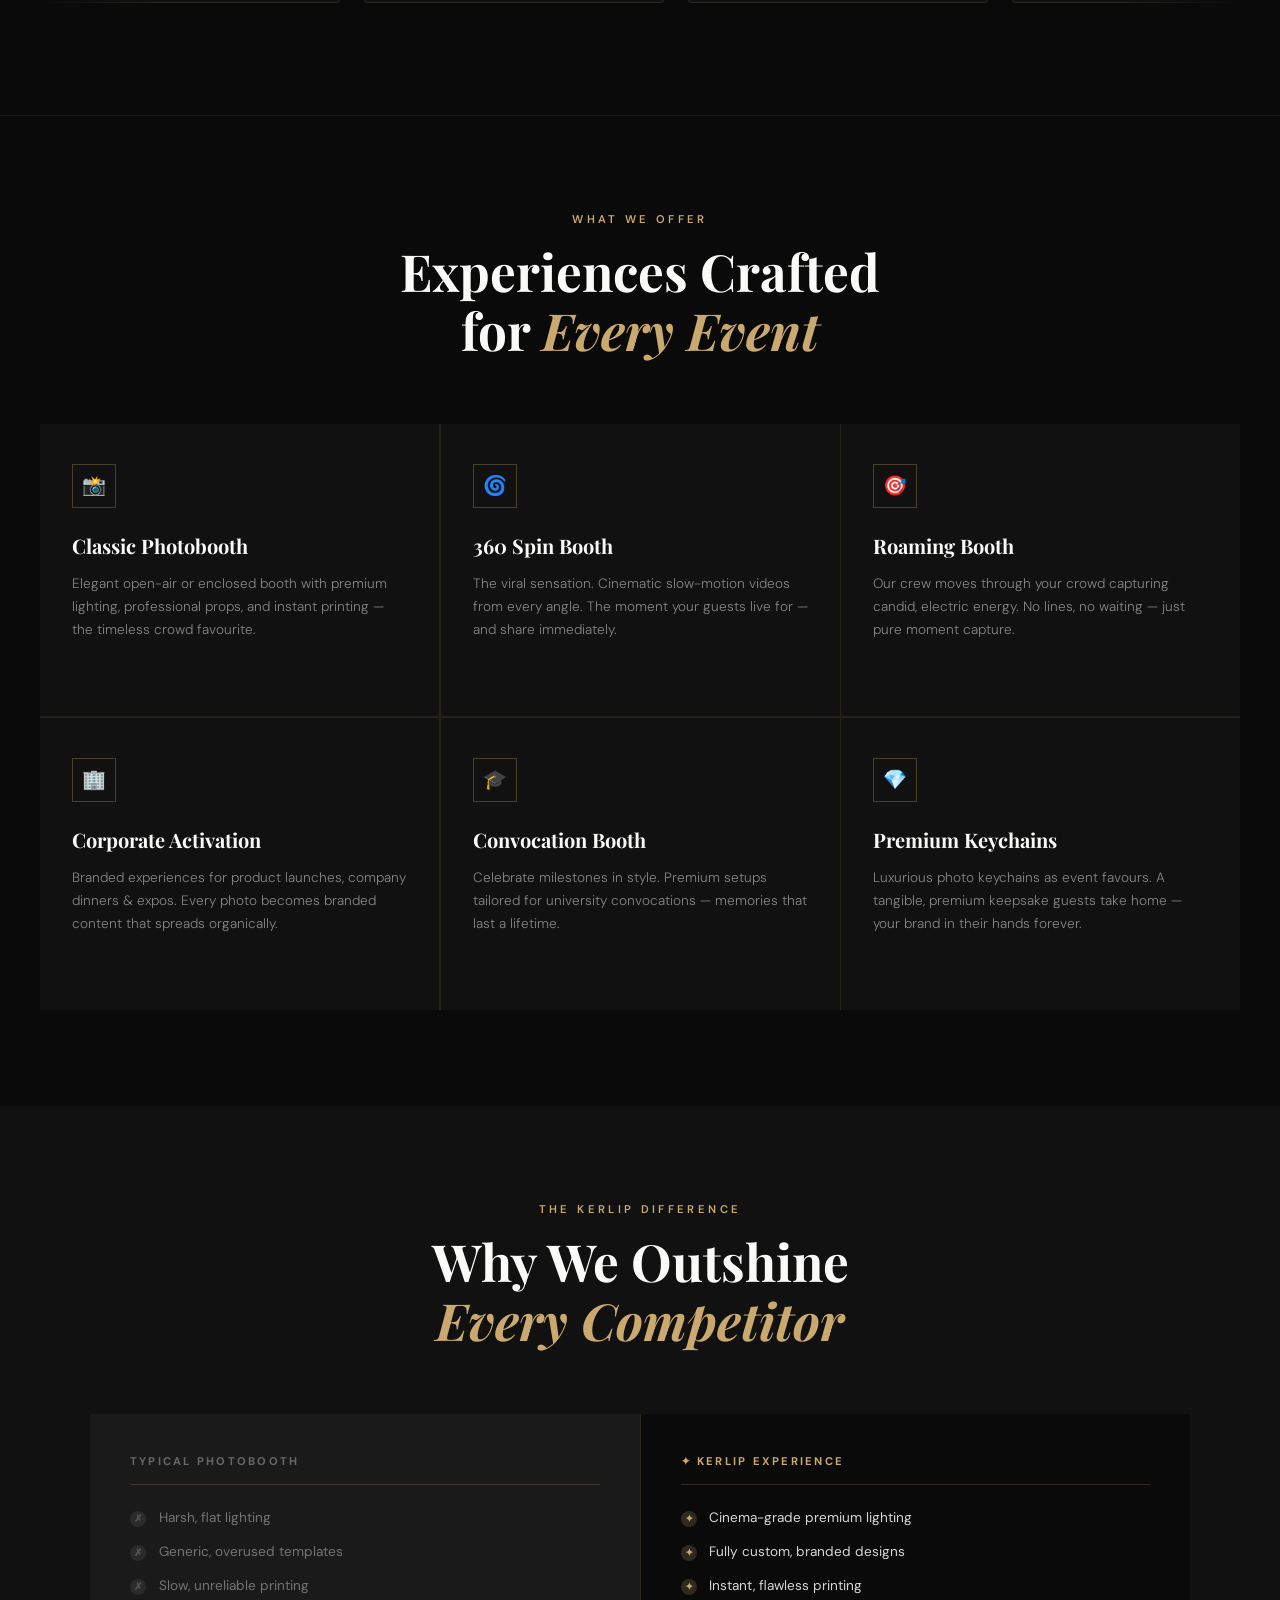
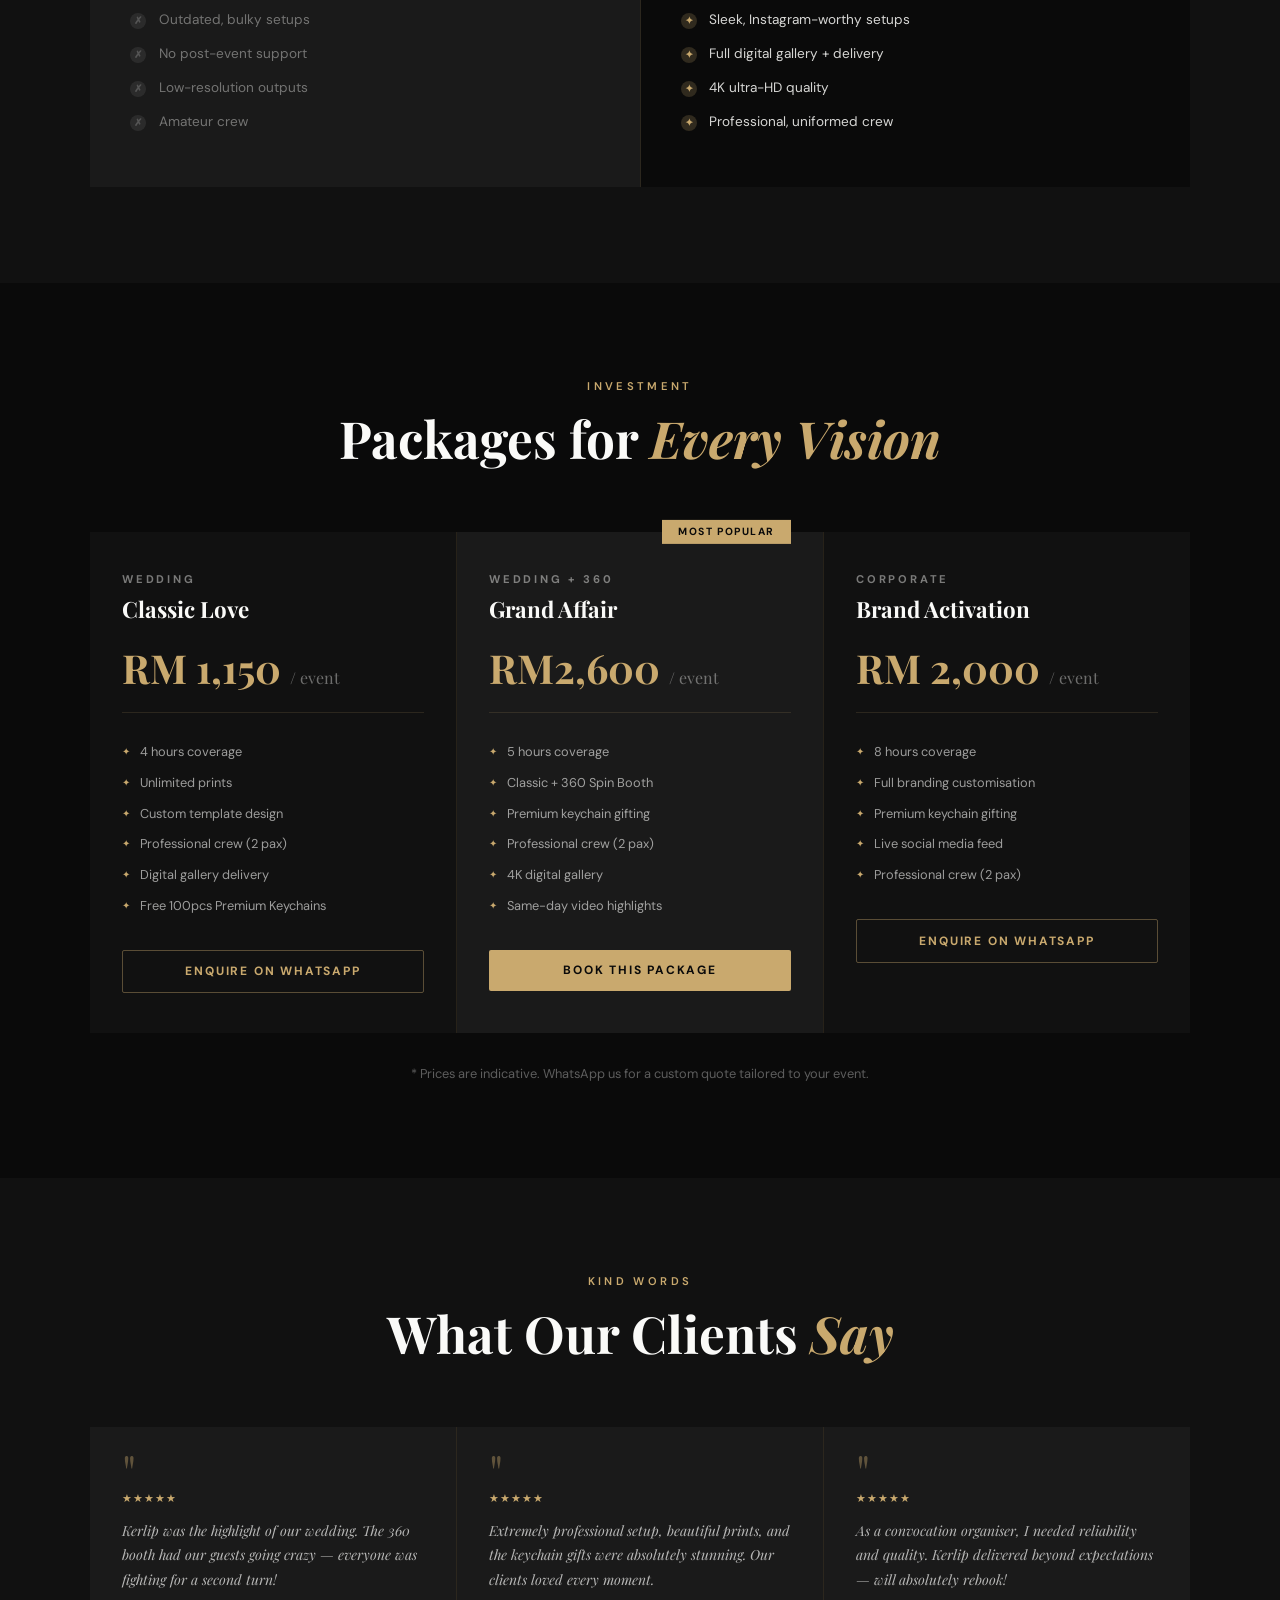
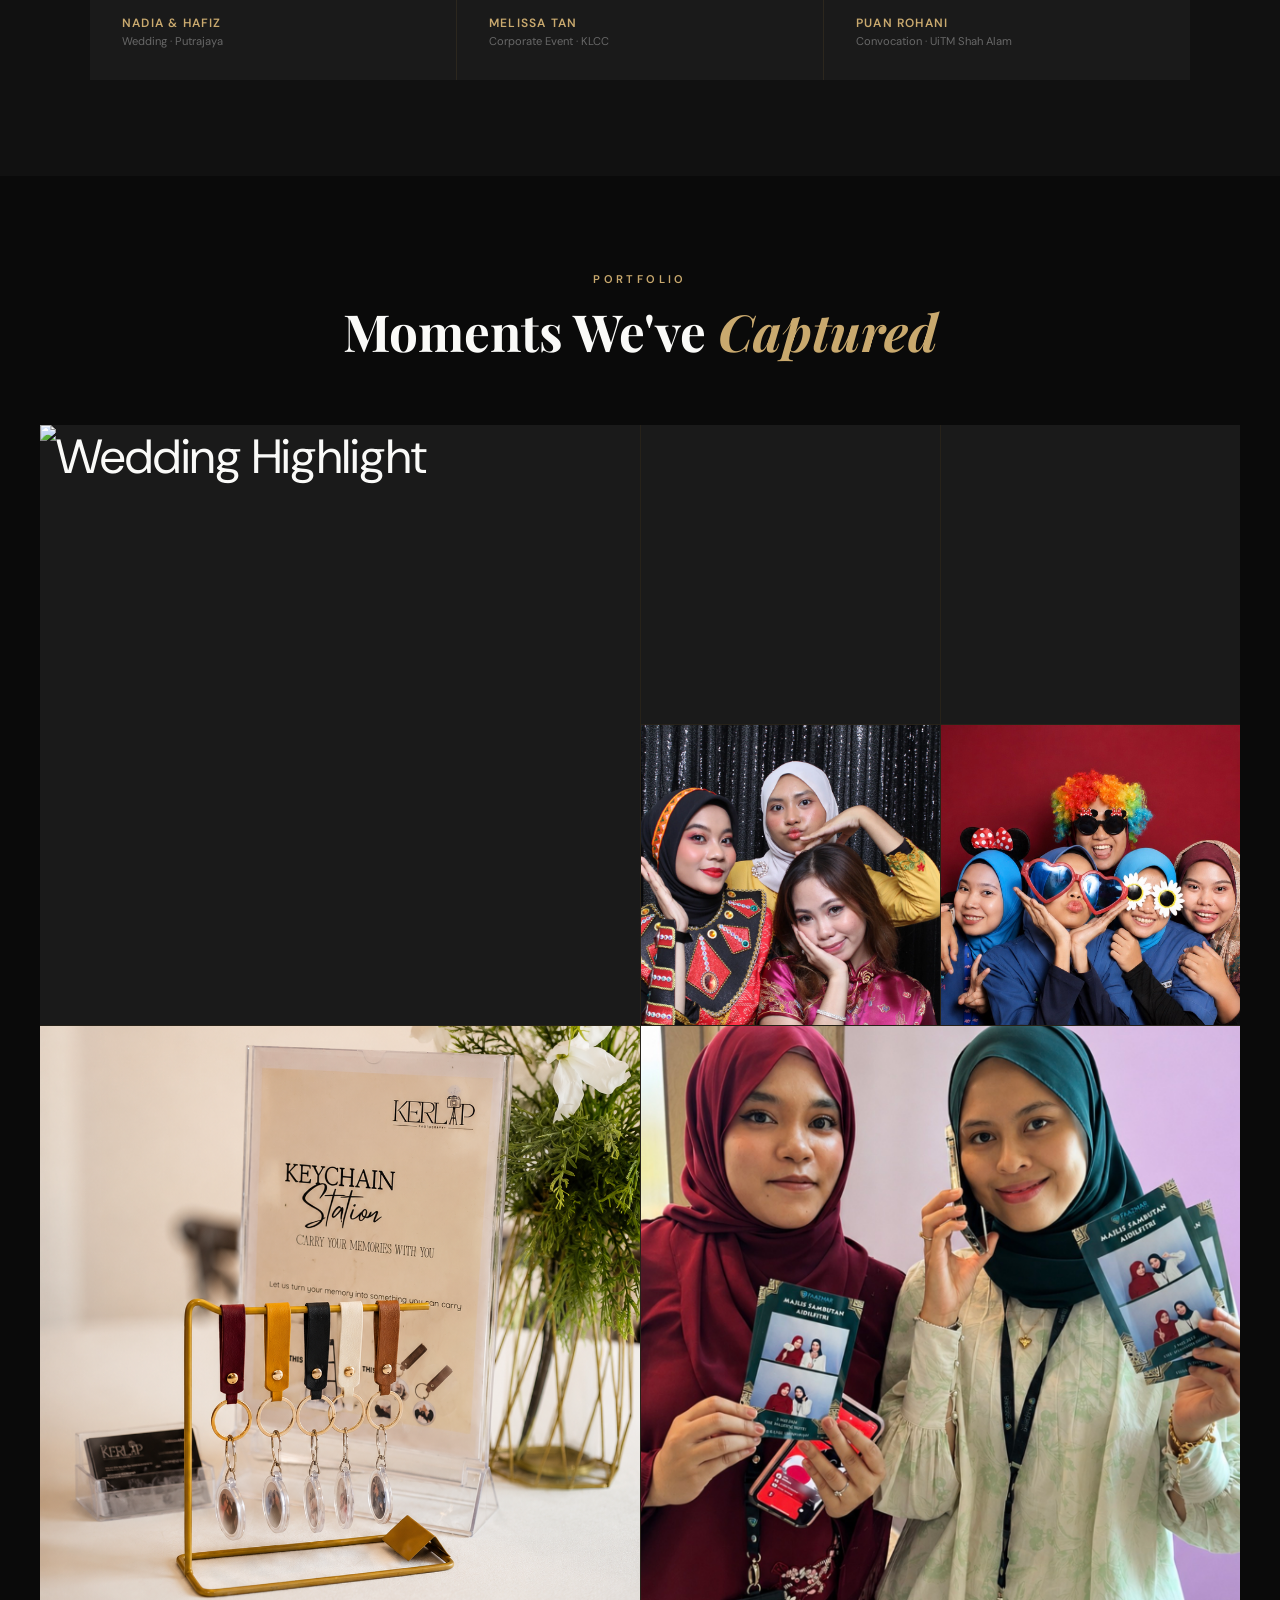
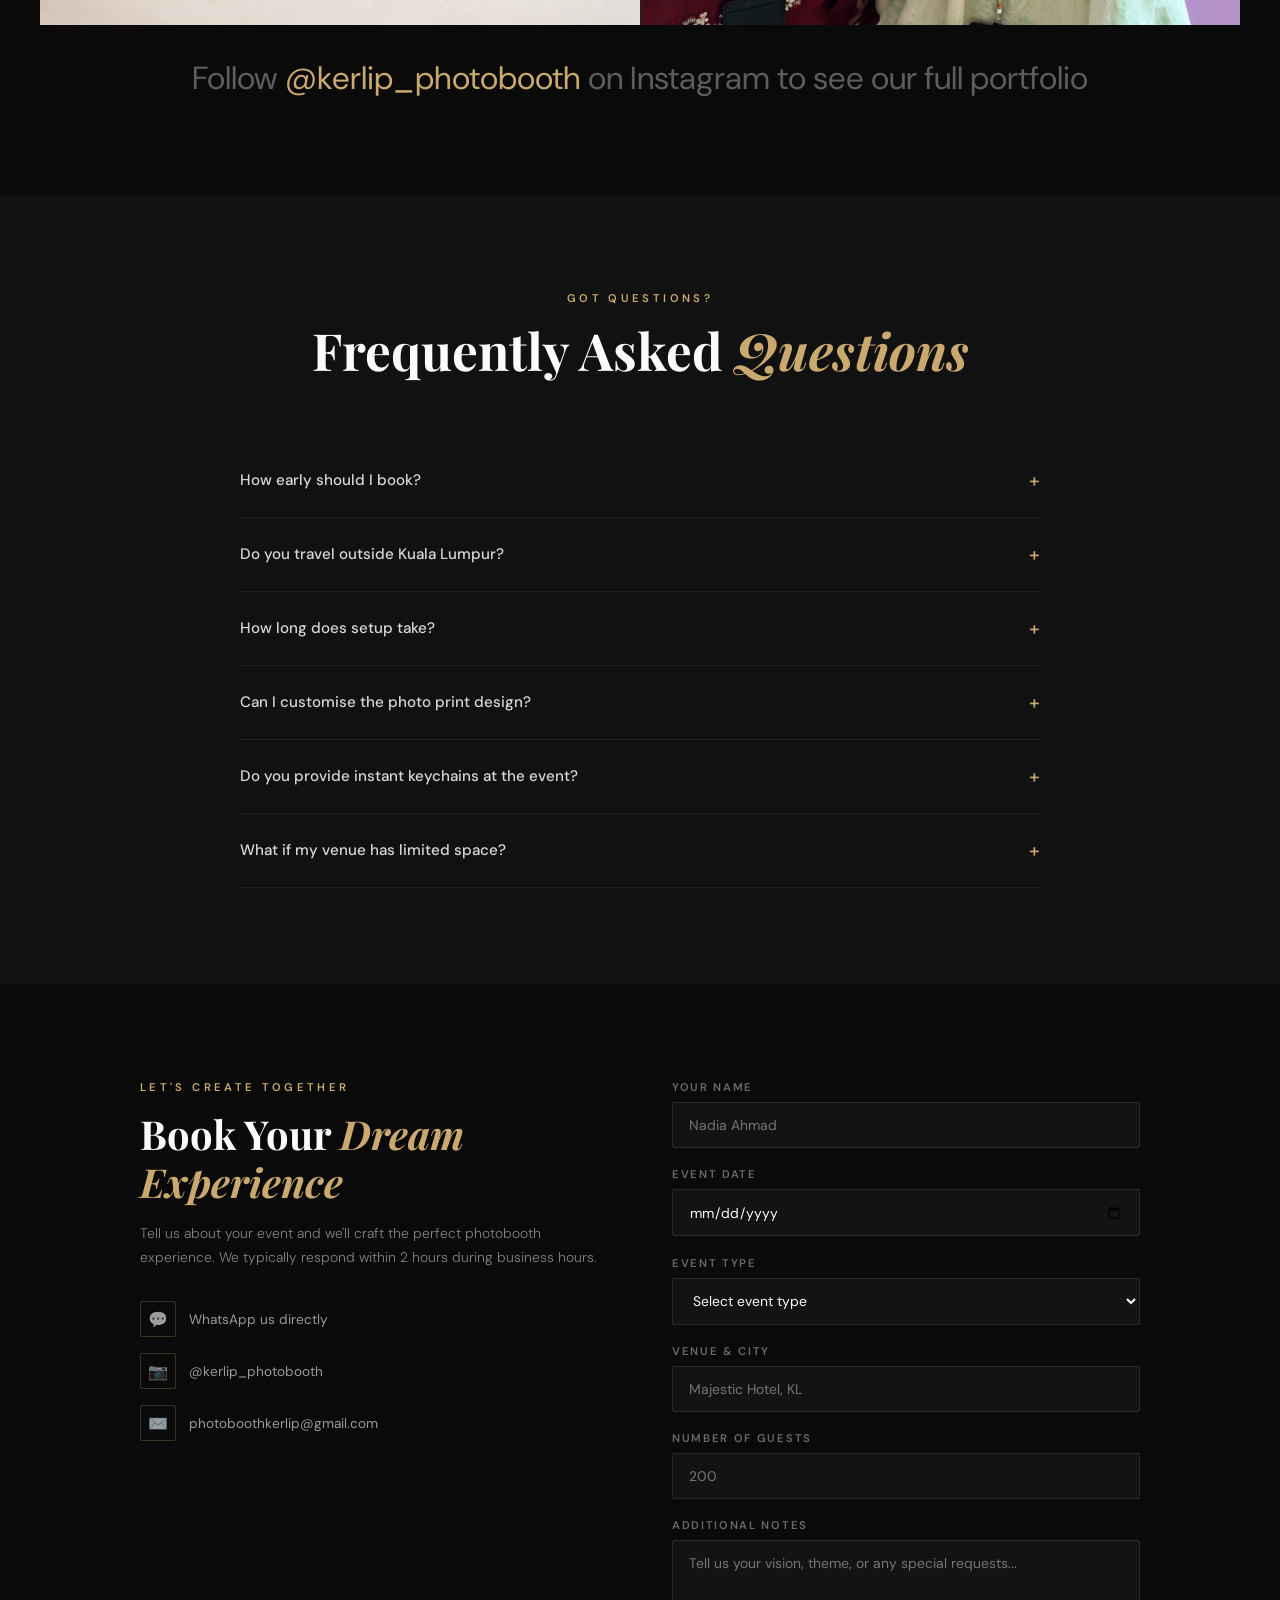
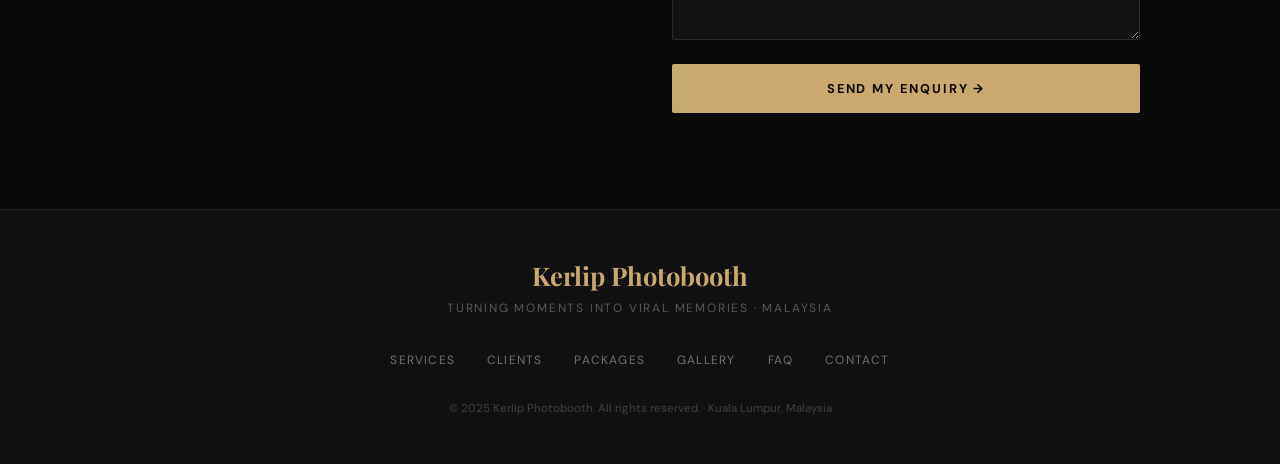
==== commit 98553389: "Update index.html" ====
--- a/index.html
+++ b/index.html
@@ -31,21 +31,24 @@
 .nav-cta:hover{background:var(--gold-light)}
 
 /* HERO */
-.hero{min-height:100vh;display:flex;align-items:center;justify-content:center;position:relative;overflow:hidden;background:var(--dark)}
-.hero-bg{position:absolute;inset:0;background:radial-gradient(ellipse 80% 50% at 50% 60%,rgba(201,169,110,0.08) 0%,transparent 70%)}
-.hero-grid{position:absolute;inset:0;background-image:linear-gradient(rgba(201,169,110,0.04) 1px,transparent 1px),linear-gradient(90deg,rgba(201,169,110,0.04) 1px,transparent 1px);background-size:80px 80px;opacity:0.5}
-.hero-content{text-align:center;position:relative;z-index:2;max-width:900px;padding:2rem}
-.hero-eyebrow{font-size:0.75rem;font-weight:600;letter-spacing:0.3em;text-transform:uppercase;color:var(--gold);margin-bottom:1.5rem;display:flex;align-items:center;justify-content:center;gap:0.8rem}
-.hero-eyebrow::before,.hero-eyebrow::after{content:'';flex:1;max-width:60px;height:1px;background:var(--gold);opacity:0.5}
-.hero h1{font-family:'Playfair Display',serif;font-size:clamp(3rem,7vw,6.5rem);font-weight:900;line-height:1.05;margin-bottom:1.5rem;letter-spacing:-0.02em}
-.hero h1 em{font-style:italic;color:var(--gold)}
-.hero-sub{font-size:1.05rem;color:rgba(250,250,248,0.6);max-width:520px;margin:0 auto 2.5rem;line-height:1.7;font-weight:300}
-.hero-btns{display:flex;gap:1rem;justify-content:center;flex-wrap:wrap}
+.hero{min-height:100svh;display:flex;align-items:center;position:relative;overflow:hidden;background:var(--dark)}
+.hero-video{position:absolute;inset:0;width:100%;height:100%;object-fit:cover;object-position:center 48%;z-index:0}
+.hero-overlay{position:absolute;inset:0;z-index:1;background:linear-gradient(90deg,rgba(6,6,6,.92) 0%,rgba(6,6,6,.74) 36%,rgba(6,6,6,.25) 68%,rgba(6,6,6,.16) 100%),linear-gradient(0deg,rgba(6,6,6,.65) 0%,transparent 42%,rgba(6,6,6,.3) 100%)}
+.hero-content{position:relative;z-index:2;width:min(1200px,100%);margin:0 auto;padding:9rem 2rem 7rem;text-align:left}
+.hero-copy{max-width:650px}
+.hero-eyebrow{font-size:0.72rem;font-weight:600;letter-spacing:0.3em;text-transform:uppercase;color:var(--gold-light);margin-bottom:1.5rem;display:flex;align-items:center;gap:0.8rem}
+.hero-eyebrow::before{content:'';width:48px;height:1px;background:var(--gold);opacity:0.8}
+.hero h1{font-family:'Playfair Display',serif;font-size:clamp(3.2rem,6vw,6rem);font-weight:700;line-height:1.02;margin-bottom:1.5rem;letter-spacing:-0.025em;text-wrap:balance;text-shadow:0 3px 30px rgba(0,0,0,.28)}
+.hero h1 em{font-style:italic;color:var(--gold-light)}
+.hero-sub{font-size:1.05rem;color:rgba(250,250,248,0.78);max-width:560px;margin:0 0 2.5rem;line-height:1.7;font-weight:300;text-shadow:0 2px 18px rgba(0,0,0,.45)}
+.hero-btns{display:flex;gap:1rem;justify-content:flex-start;flex-wrap:wrap}
 .btn-primary{background:var(--gold);color:var(--dark);padding:0.9rem 2.2rem;font-size:0.85rem;font-weight:700;letter-spacing:0.12em;text-transform:uppercase;text-decoration:none;border-radius:2px;transition:all 0.3s}
 .btn-primary:hover{background:var(--gold-light);transform:translateY(-2px)}
 .btn-outline{border:1px solid rgba(201,169,110,0.5);color:var(--gold);padding:0.9rem 2.2rem;font-size:0.85rem;font-weight:600;letter-spacing:0.12em;text-transform:uppercase;text-decoration:none;border-radius:2px;transition:all 0.3s}
 .btn-outline:hover{border-color:var(--gold);background:rgba(201,169,110,0.08)}
 .hero-scroll{position:absolute;bottom:2.5rem;left:50%;transform:translateX(-50%);display:flex;flex-direction:column;align-items:center;gap:0.5rem;color:rgba(250,250,248,0.3);font-size:0.7rem;letter-spacing:0.2em;text-transform:uppercase}
+.video-toggle{position:absolute;right:2rem;bottom:2rem;z-index:3;width:46px;height:46px;border-radius:50%;border:1px solid rgba(250,250,248,.5);background:rgba(10,10,10,.4);backdrop-filter:blur(12px);color:var(--white);display:grid;place-items:center;cursor:pointer;font-size:1rem;transition:background .3s,border-color .3s,transform .3s}
+.video-toggle:hover{background:rgba(10,10,10,.7);border-color:var(--gold);transform:scale(1.05)}
 .scroll-line{width:1px;height:50px;background:linear-gradient(to bottom,var(--gold),transparent);animation:scrollPulse 2s ease-in-out infinite}
 @keyframes scrollPulse{0%,100%{opacity:0.3;transform:scaleY(1)}50%{opacity:1;transform:scaleY(1.2)}}
 
@@ -192,6 +195,17 @@
 
 @media(max-width:768px){
   .nav-links{display:none}
+  .hero{min-height:92svh;align-items:flex-end}
+  .hero-video{object-position:62% center}
+  .hero-overlay{background:linear-gradient(0deg,rgba(6,6,6,.96) 0%,rgba(6,6,6,.66) 54%,rgba(6,6,6,.25) 100%)}
+  .hero-content{padding:8rem 1.35rem 6.5rem}
+  .hero-copy{max-width:560px}
+  .hero h1{font-size:clamp(2.8rem,14vw,4.3rem)}
+  .hero-sub{font-size:.96rem;max-width:34rem}
+  .hero-btns{gap:.75rem}
+  .btn-primary,.btn-outline{padding:.85rem 1.25rem;font-size:.72rem}
+  .hero-scroll{display:none}
+  .video-toggle{right:1.25rem;bottom:1.25rem}
   .stats-grid{grid-template-columns:repeat(2,1fr)}
   .services-grid{grid-template-columns:1fr}
   .packages-grid{grid-template-columns:1fr}
@@ -202,6 +216,12 @@
   .comparison{grid-template-columns:1fr}
   .logo-card{width:140px;height:85px}
   .clients-sub{margin-top:-2rem}
+}
+
+@media(prefers-reduced-motion:reduce){
+  html{scroll-behavior:auto}
+  .hero-video{display:none}
+  .scroll-line,.logo-track{animation:none}
 }
 
 </style>
@@ -223,21 +243,26 @@
 
 <!-- HERO -->
 <section class="hero">
-  <div class="hero-bg"></div>
-  <div class="hero-grid"></div>
+  <video class="hero-video" id="heroVideo" autoplay muted loop playsinline preload="metadata" poster="hero-wedding-poster.jpg" aria-label="Newlywed couple enjoying the Kerlip Photobooth experience">
+    <source src="hero-wedding.mp4" type="video/mp4">
+  </video>
+  <div class="hero-overlay"></div>
   <div class="hero-content">
-    <div class="hero-eyebrow">Premium Photobooth Malaysia</div>
-    <h1>Turning Moments Into<br><em>Viral Memories</em></h1>
-    <p class="hero-sub">Luxury photobooth experiences for weddings, corporate events & celebrations across Malaysia. Your guests will never forget it.</p>
-    <div class="hero-btns">
-      <a href="#contact" class="btn-primary">Book Your Experience</a>
-      <a href="#packages" class="btn-outline">View Packages</a>
+    <div class="hero-copy">
+      <div class="hero-eyebrow">Premium Photobooth Malaysia</div>
+      <h1>Every Love Story<br>Deserves to <em>Shine</em></h1>
+      <p class="hero-sub">A refined photobooth experience with beautiful lighting, instant keepsakes and memories your guests will treasure.</p>
+      <div class="hero-btns">
+        <a href="#contact" class="btn-primary">Book Your Experience</a>
+        <a href="#gallery" class="btn-outline">Explore Our Work</a>
+      </div>
     </div>
   </div>
   <div class="hero-scroll">
     <div class="scroll-line"></div>
     Scroll
   </div>
+  <button class="video-toggle" id="videoToggle" type="button" aria-label="Pause background video" aria-pressed="false">Ⅱ</button>
 </section>
 
 <!-- STATS -->
@@ -664,6 +689,24 @@
 <a href="https://wa.me/60173987854" target="_blank" class="wa-float" title="Chat on WhatsApp">💬</a>
 
 <script>
+const heroVideo=document.getElementById('heroVideo');
+const videoToggle=document.getElementById('videoToggle');
+if(heroVideo&&videoToggle){
+  videoToggle.addEventListener('click',()=>{
+    if(heroVideo.paused){
+      heroVideo.play();
+      videoToggle.textContent='Ⅱ';
+      videoToggle.setAttribute('aria-label','Pause background video');
+      videoToggle.setAttribute('aria-pressed','false');
+    }else{
+      heroVideo.pause();
+      videoToggle.textContent='▶';
+      videoToggle.setAttribute('aria-label','Play background video');
+      videoToggle.setAttribute('aria-pressed','true');
+    }
+  });
+}
+
 function toggleFaq(el){
   const item=el.parentElement;
   const wasOpen=item.classList.contains('open');
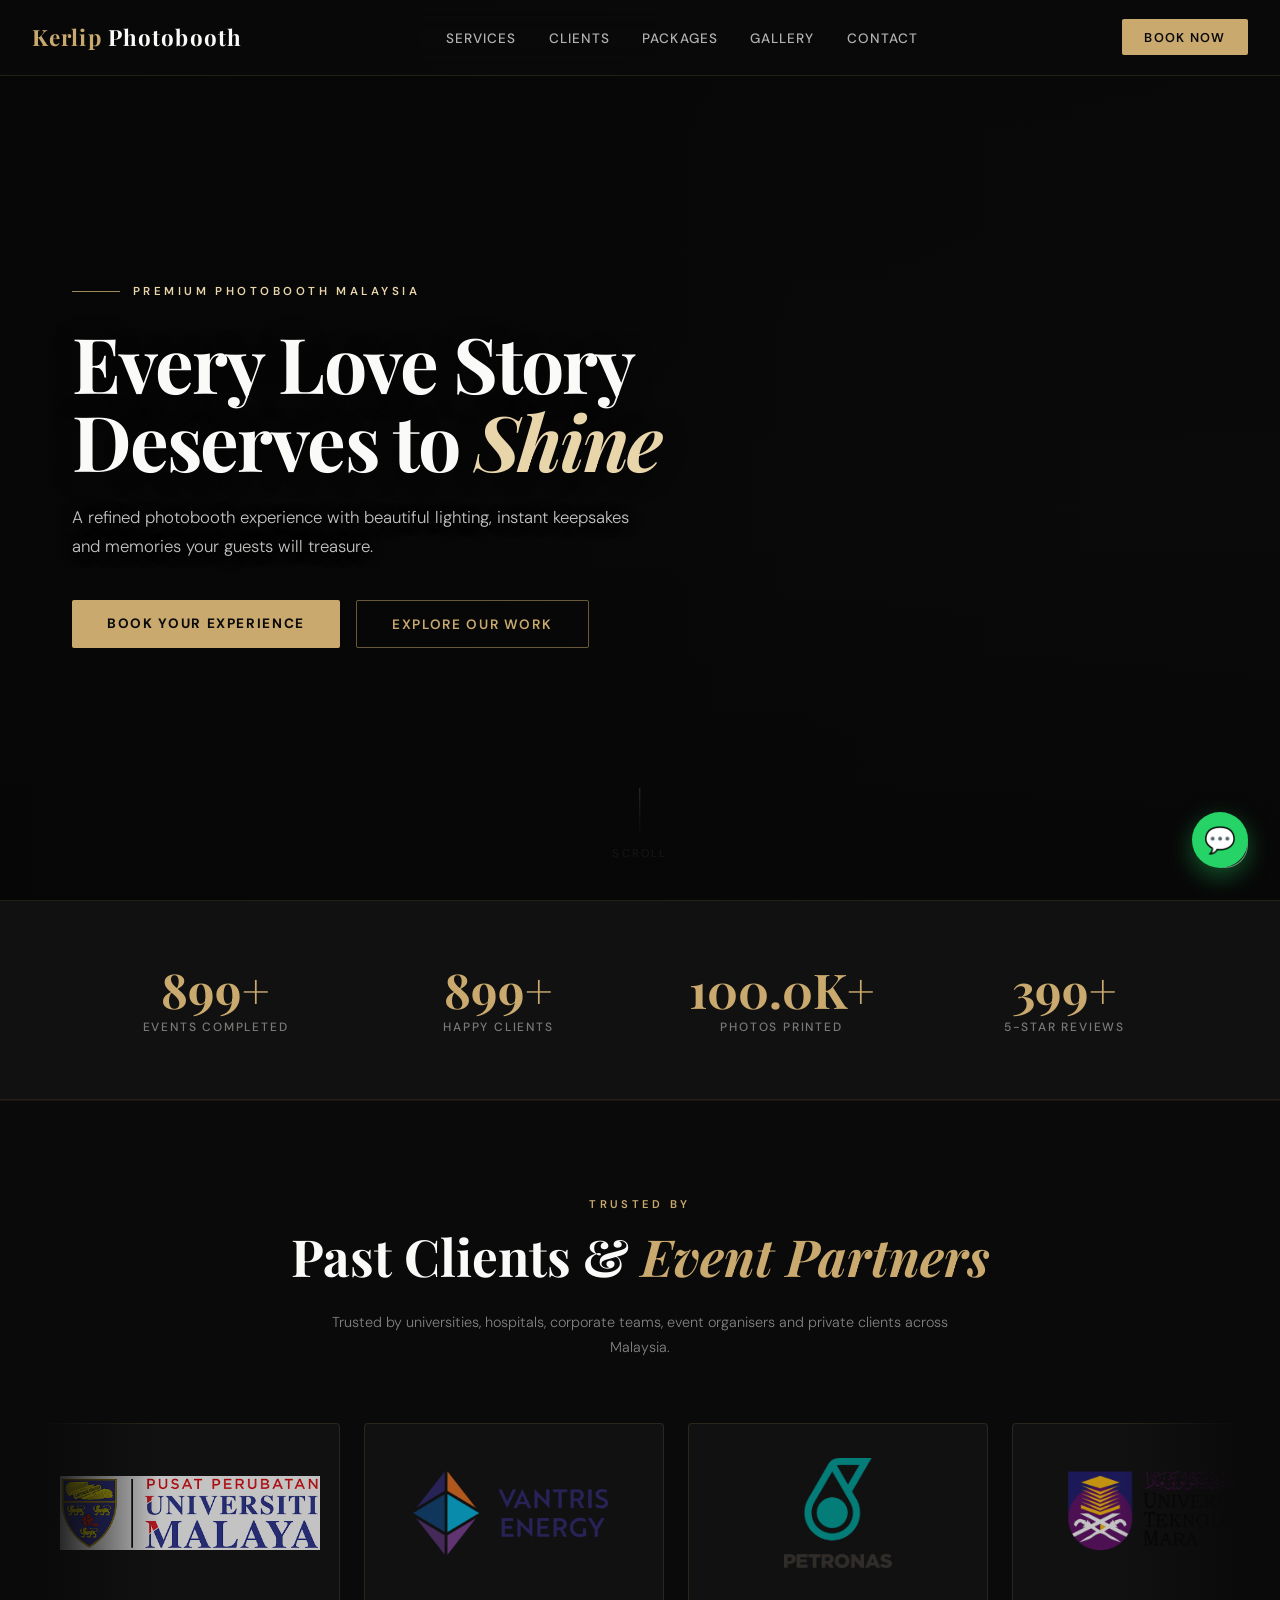
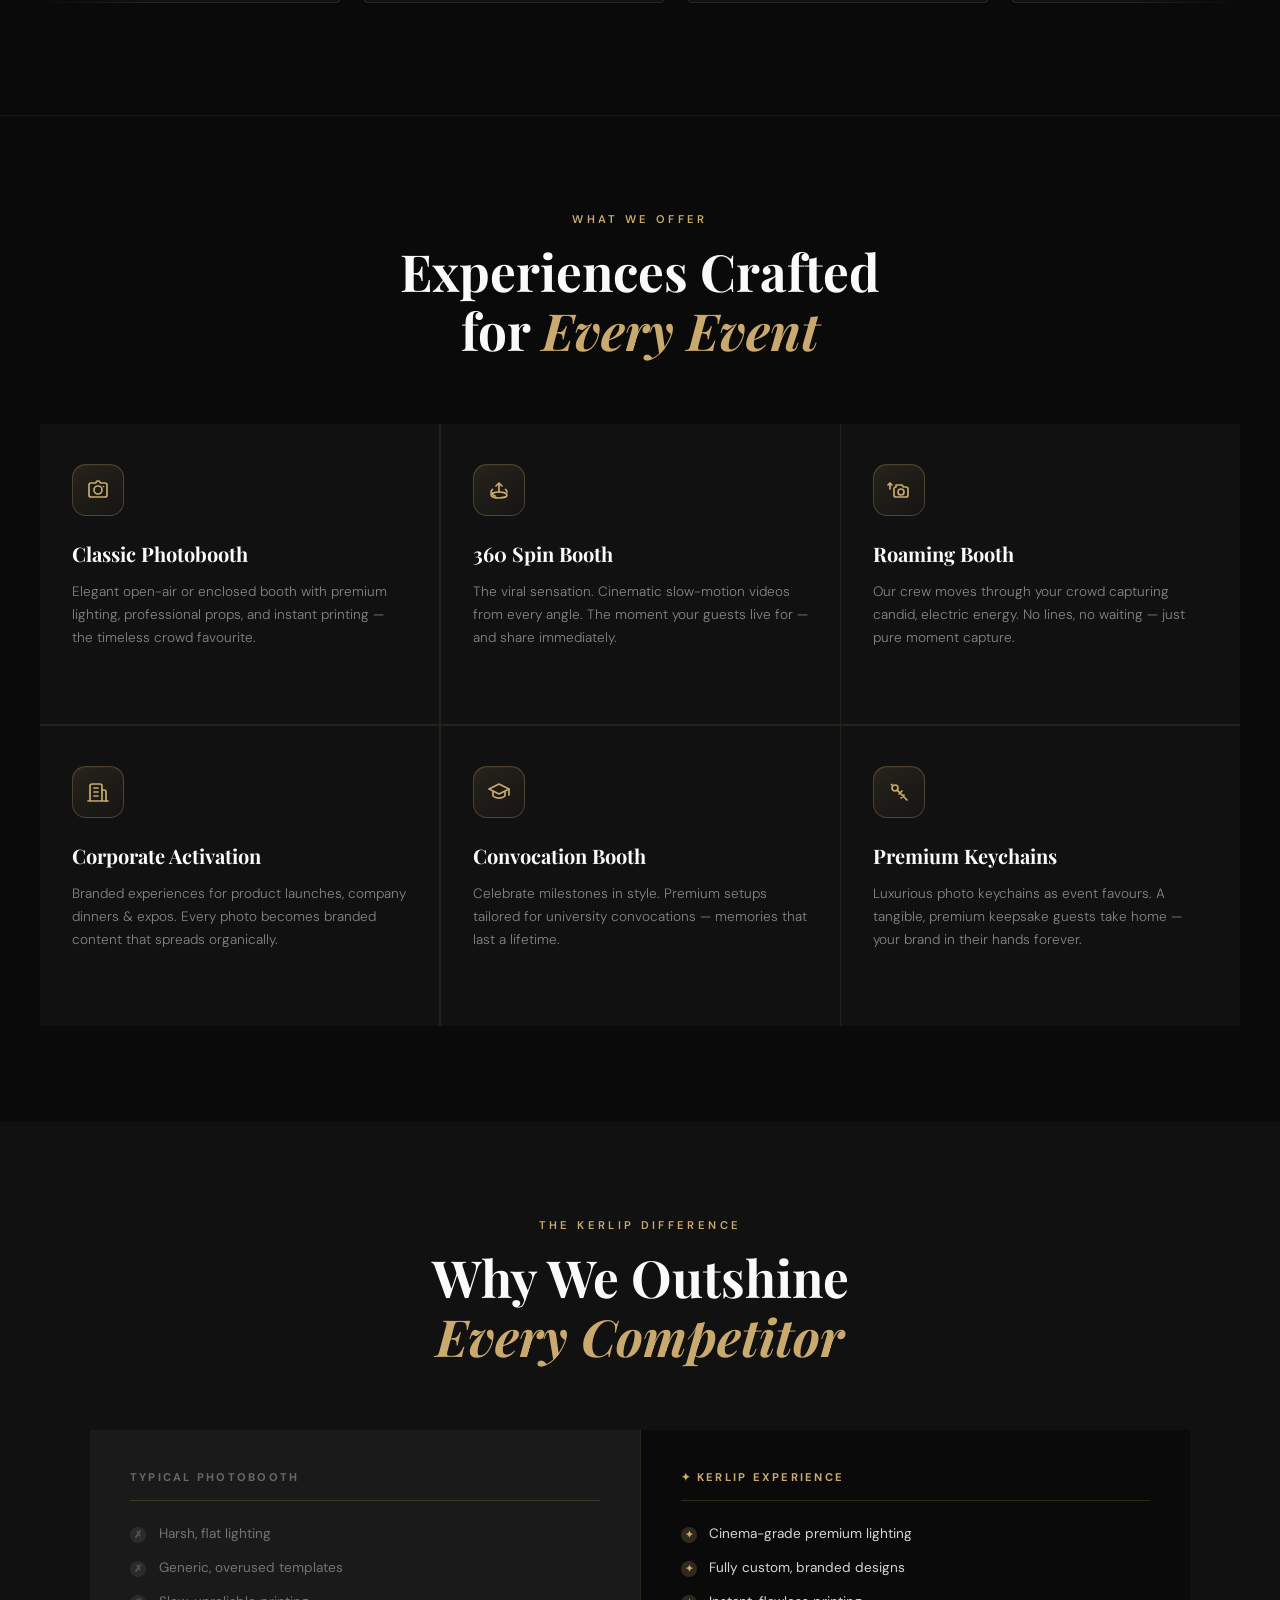
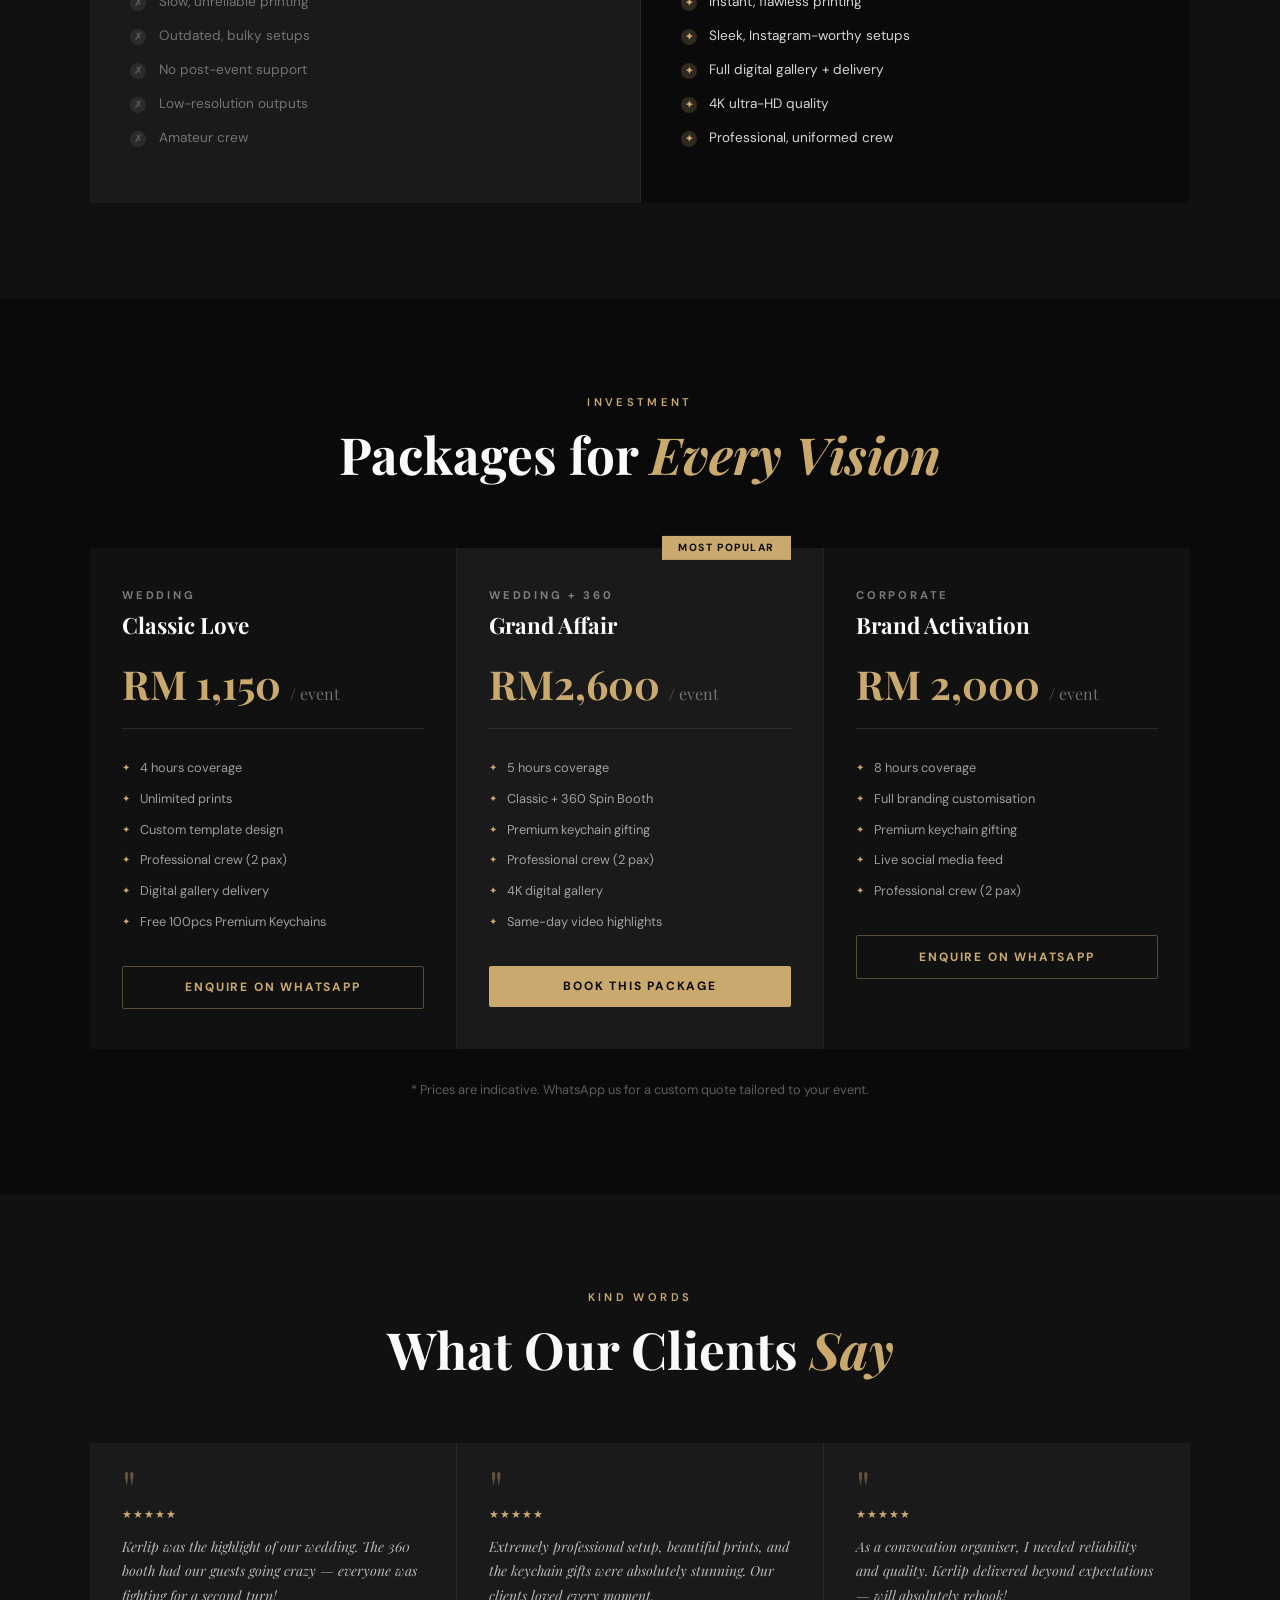
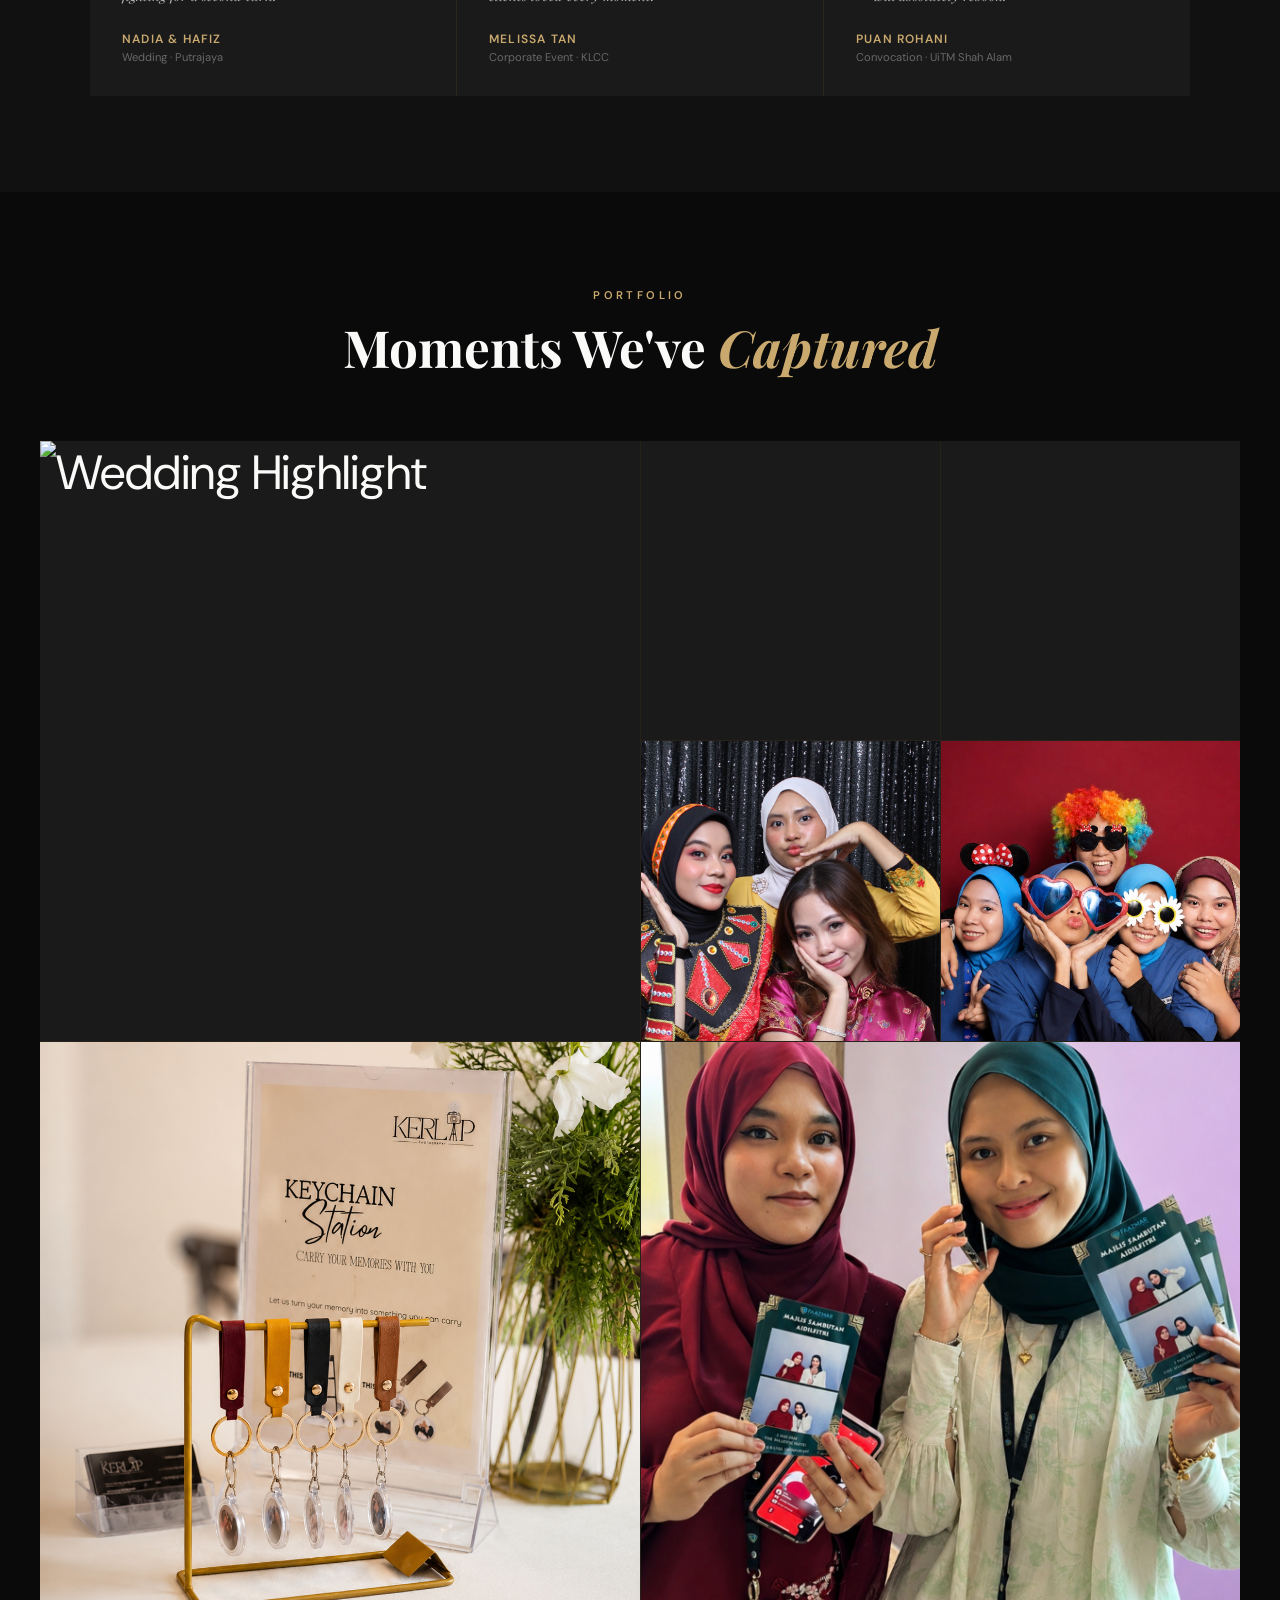
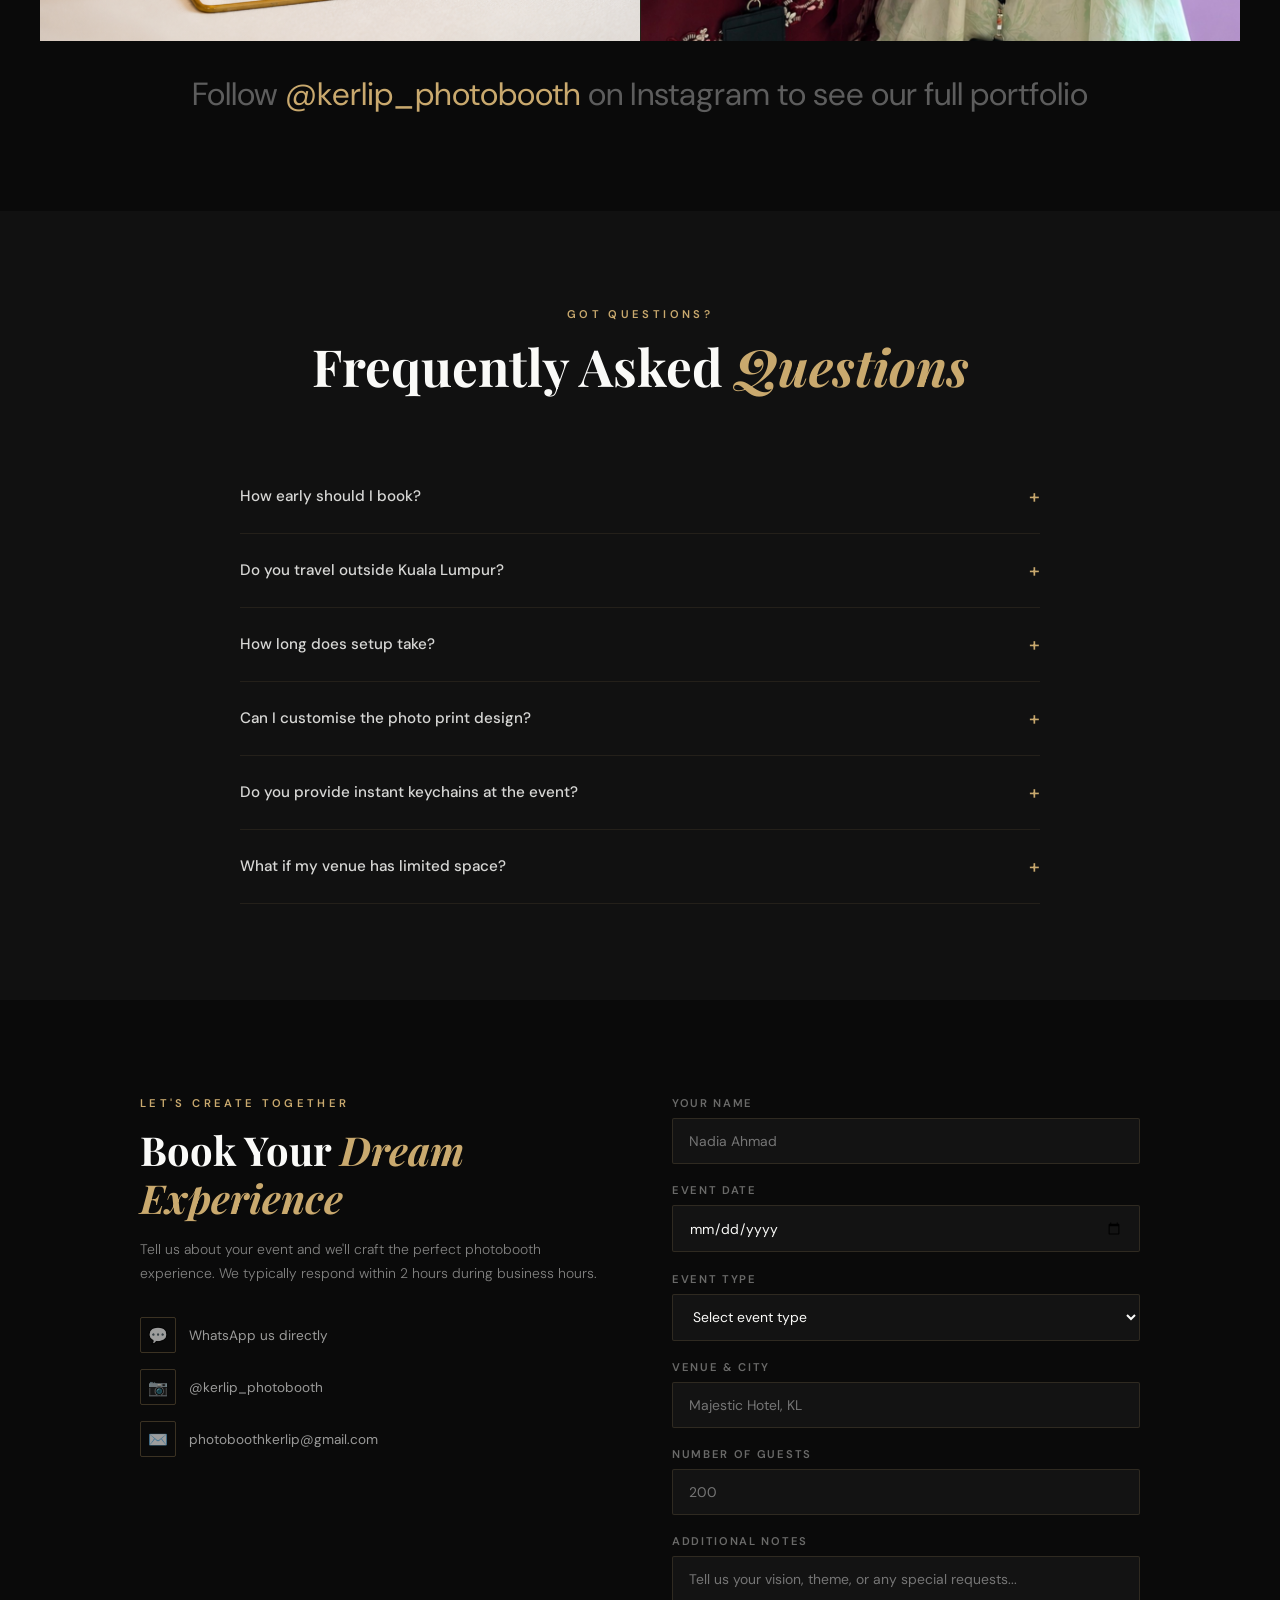
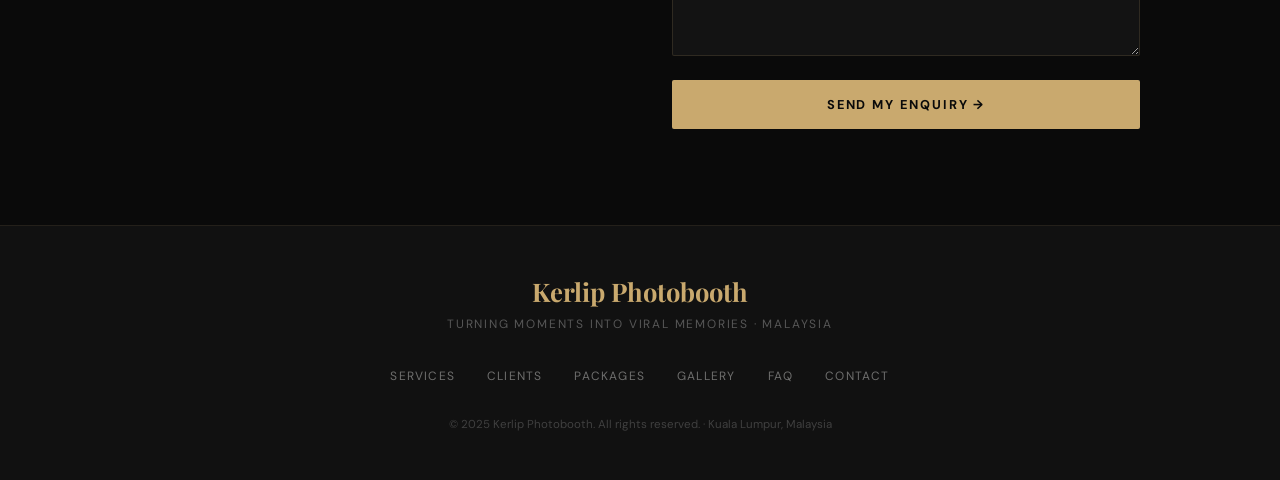
==== commit 1d49ce1c: "Modernize service icons" ====
--- a/index.html
+++ b/index.html
@@ -84,12 +84,13 @@
 /* SERVICES */
 .services{padding:6rem 2rem;background:var(--dark)}
 .services-grid{max-width:1200px;margin:0 auto;display:grid;grid-template-columns:repeat(3,1fr);gap:1.5px;background:rgba(201,169,110,0.15)}
-.service-card{background:var(--dark2);padding:2.5rem 2rem;transition:all 0.4s;cursor:pointer;position:relative;overflow:hidden}
+.service-card{background:var(--dark2);padding:2.5rem 2rem;transition:background .4s,transform .4s;cursor:pointer;position:relative;overflow:hidden}
 .service-card::before{content:'';position:absolute;top:0;left:0;right:0;height:2px;background:linear-gradient(90deg,transparent,var(--gold),transparent);transform:scaleX(0);transition:transform 0.4s}
-.service-card:hover{background:var(--dark3)}
+.service-card:hover{background:var(--dark3);transform:translateY(-3px)}
 .service-card:hover::before{transform:scaleX(1)}
-.service-icon{width:44px;height:44px;border:1px solid rgba(201,169,110,0.3);display:flex;align-items:center;justify-content:center;margin-bottom:1.5rem;font-size:1.2rem;transition:border-color 0.3s}
-.service-card:hover .service-icon{border-color:var(--gold)}
+.service-icon{width:52px;height:52px;border:1px solid rgba(201,169,110,.28);border-radius:14px;background:linear-gradient(145deg,rgba(201,169,110,.12),rgba(201,169,110,.025));color:var(--gold);display:flex;align-items:center;justify-content:center;margin-bottom:1.5rem;box-shadow:inset 0 1px 0 rgba(255,255,255,.04);transition:border-color .3s,background .3s,transform .3s,box-shadow .3s}
+.service-icon svg{width:24px;height:24px;fill:none;stroke:currentColor;stroke-width:1.7;stroke-linecap:round;stroke-linejoin:round}
+.service-card:hover .service-icon{border-color:rgba(201,169,110,.72);background:linear-gradient(145deg,rgba(201,169,110,.2),rgba(201,169,110,.05));transform:translateY(-2px) rotate(-2deg);box-shadow:0 10px 28px rgba(0,0,0,.22),inset 0 1px 0 rgba(255,255,255,.06)}
 .service-card h3{font-family:'Playfair Display',serif;font-size:1.25rem;font-weight:700;margin-bottom:0.8rem;transition:color 0.3s}
 .service-card:hover h3{color:var(--gold)}
 .service-card p{font-size:0.85rem;color:rgba(250,250,248,0.5);line-height:1.7;font-weight:300}
@@ -340,37 +341,37 @@
   </div>
   <div class="services-grid">
     <div class="service-card">
-      <div class="service-icon">📸</div>
+      <div class="service-icon" aria-hidden="true"><svg viewBox="0 0 24 24"><path d="M14.5 5 13 3h-2L9.5 5H5a2 2 0 0 0-2 2v10a2 2 0 0 0 2 2h14a2 2 0 0 0 2-2V7a2 2 0 0 0-2-2Z"/><circle cx="12" cy="12" r="4"/><path d="M17.5 8.5h.01"/></svg></div>
       <h3>Classic Photobooth</h3>
       <p>Elegant open-air or enclosed booth with premium lighting, professional props, and instant printing — the timeless crowd favourite.</p>
       <div class="service-tag">Book This →</div>
     </div>
     <div class="service-card">
-      <div class="service-icon">🌀</div>
+      <div class="service-icon" aria-hidden="true"><svg viewBox="0 0 24 24"><ellipse cx="12" cy="17" rx="8" ry="3"/><path d="M12 14V5m0 0-3 3m3-3 3 3"/><path d="M5.5 11.5C4.55 12.15 4 13 4 14c0 1.65 1.65 3.1 4.15 3.95M18.5 11.5C19.45 12.15 20 13 20 14"/></svg></div>
       <h3>360 Spin Booth</h3>
       <p>The viral sensation. Cinematic slow-motion videos from every angle. The moment your guests live for — and share immediately.</p>
       <div class="service-tag">Book This →</div>
     </div>
     <div class="service-card">
-      <div class="service-icon">🎯</div>
+      <div class="service-icon" aria-hidden="true"><svg viewBox="0 0 24 24"><path d="M9 7h6l1.5 2H19a2 2 0 0 1 2 2v6a2 2 0 0 1-2 2H9a2 2 0 0 1-2-2v-6a2 2 0 0 1 2-2Z"/><circle cx="14" cy="14" r="3"/><path d="M3 5v6m0-6 2 2M3 5 1 7"/></svg></div>
       <h3>Roaming Booth</h3>
       <p>Our crew moves through your crowd capturing candid, electric energy. No lines, no waiting — just pure moment capture.</p>
       <div class="service-tag">Book This →</div>
     </div>
     <div class="service-card">
-      <div class="service-icon">🏢</div>
+      <div class="service-icon" aria-hidden="true"><svg viewBox="0 0 24 24"><path d="M4 21V6a2 2 0 0 1 2-2h8a2 2 0 0 1 2 2v15M2 21h20M8 8h4m-4 4h4m-4 4h4"/><path d="M16 10h2a2 2 0 0 1 2 2v9"/></svg></div>
       <h3>Corporate Activation</h3>
       <p>Branded experiences for product launches, company dinners & expos. Every photo becomes branded content that spreads organically.</p>
       <div class="service-tag">Book This →</div>
     </div>
     <div class="service-card">
-      <div class="service-icon">🎓</div>
+      <div class="service-icon" aria-hidden="true"><svg viewBox="0 0 24 24"><path d="m2 9 10-5 10 5-10 5Z"/><path d="M6 11.5V16c2.8 2.7 9.2 2.7 12 0v-4.5M22 9v6"/></svg></div>
       <h3>Convocation Booth</h3>
       <p>Celebrate milestones in style. Premium setups tailored for university convocations — memories that last a lifetime.</p>
       <div class="service-tag">Book This →</div>
     </div>
     <div class="service-card">
-      <div class="service-icon">💎</div>
+      <div class="service-icon" aria-hidden="true"><svg viewBox="0 0 24 24"><circle cx="8" cy="8" r="3"/><path d="M10.2 10.2 20 20m-6-2 3-3m-5-1 3-3"/><path d="M5.9 5.9 4.5 4.5"/></svg></div>
       <h3>Premium Keychains</h3>
       <p>Luxurious photo keychains as event favours. A tangible, premium keepsake guests take home — your brand in their hands forever.</p>
       <div class="service-tag">Book This →</div>
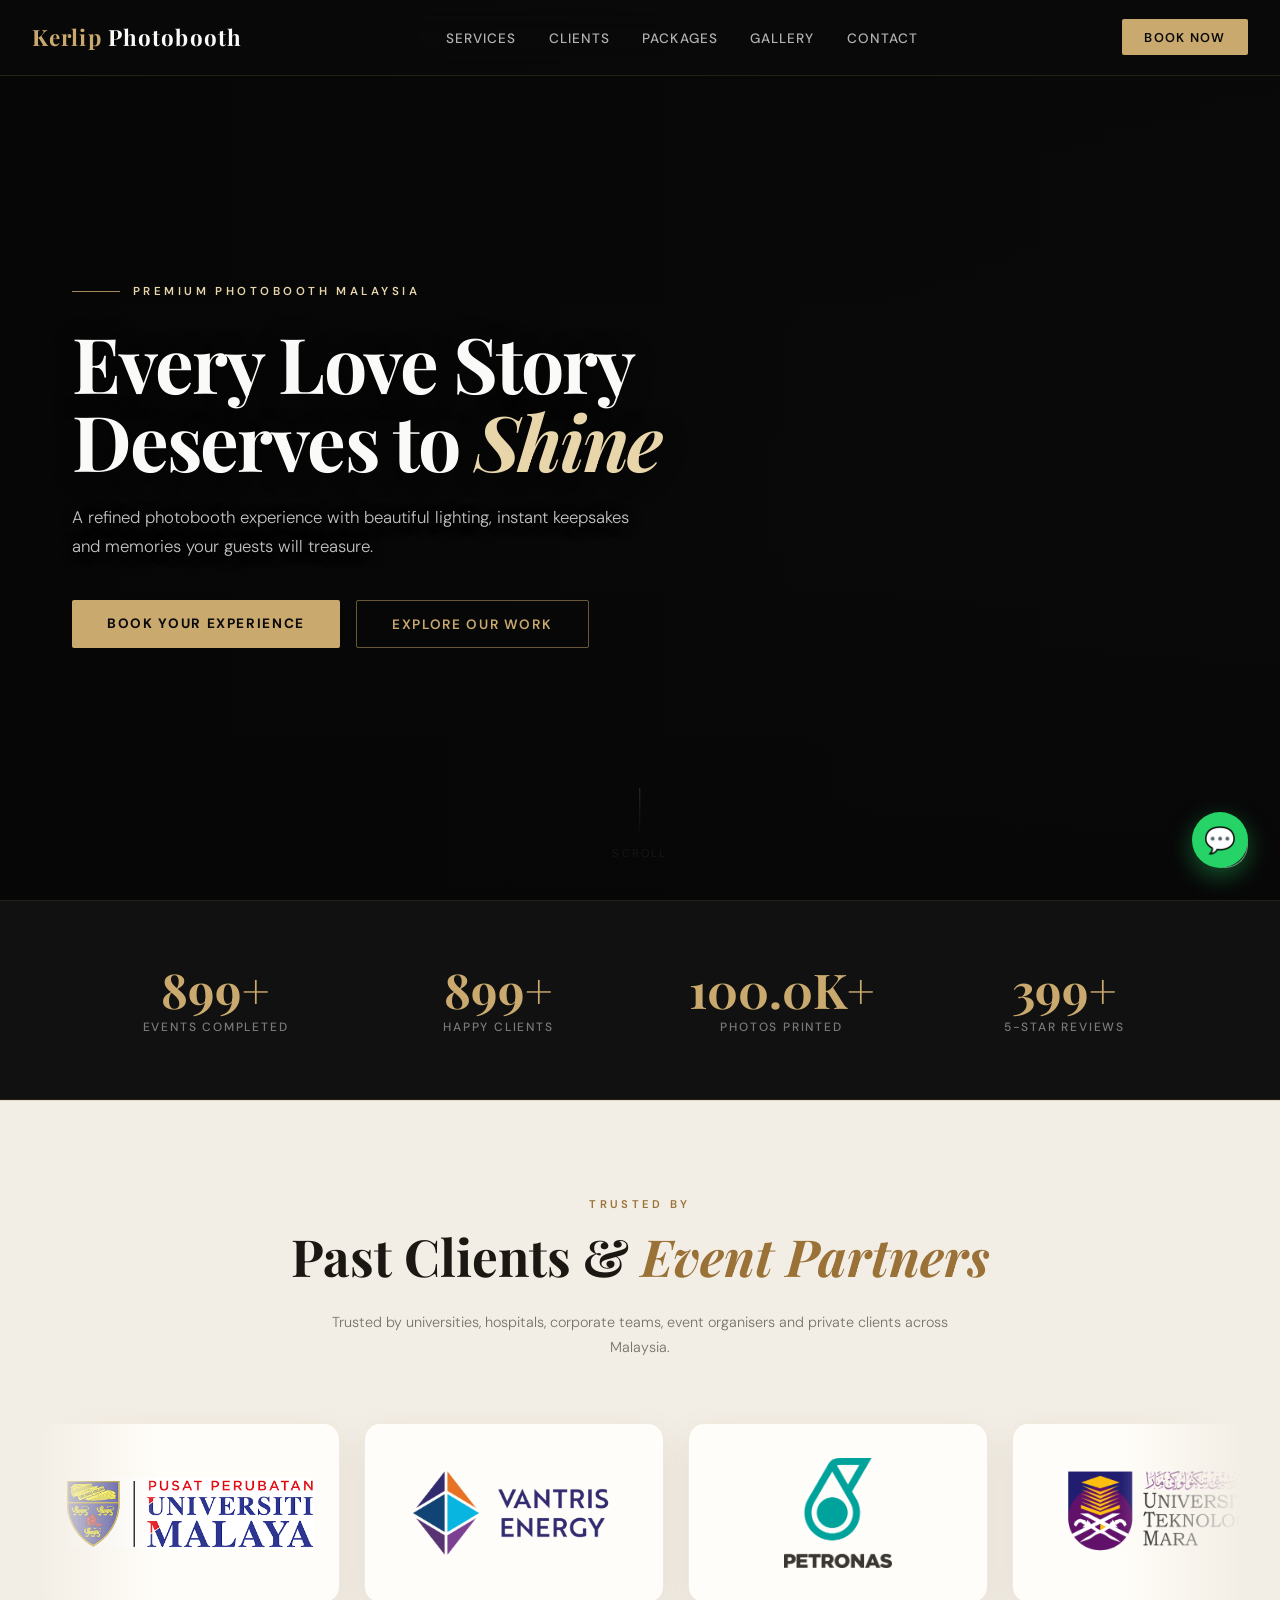
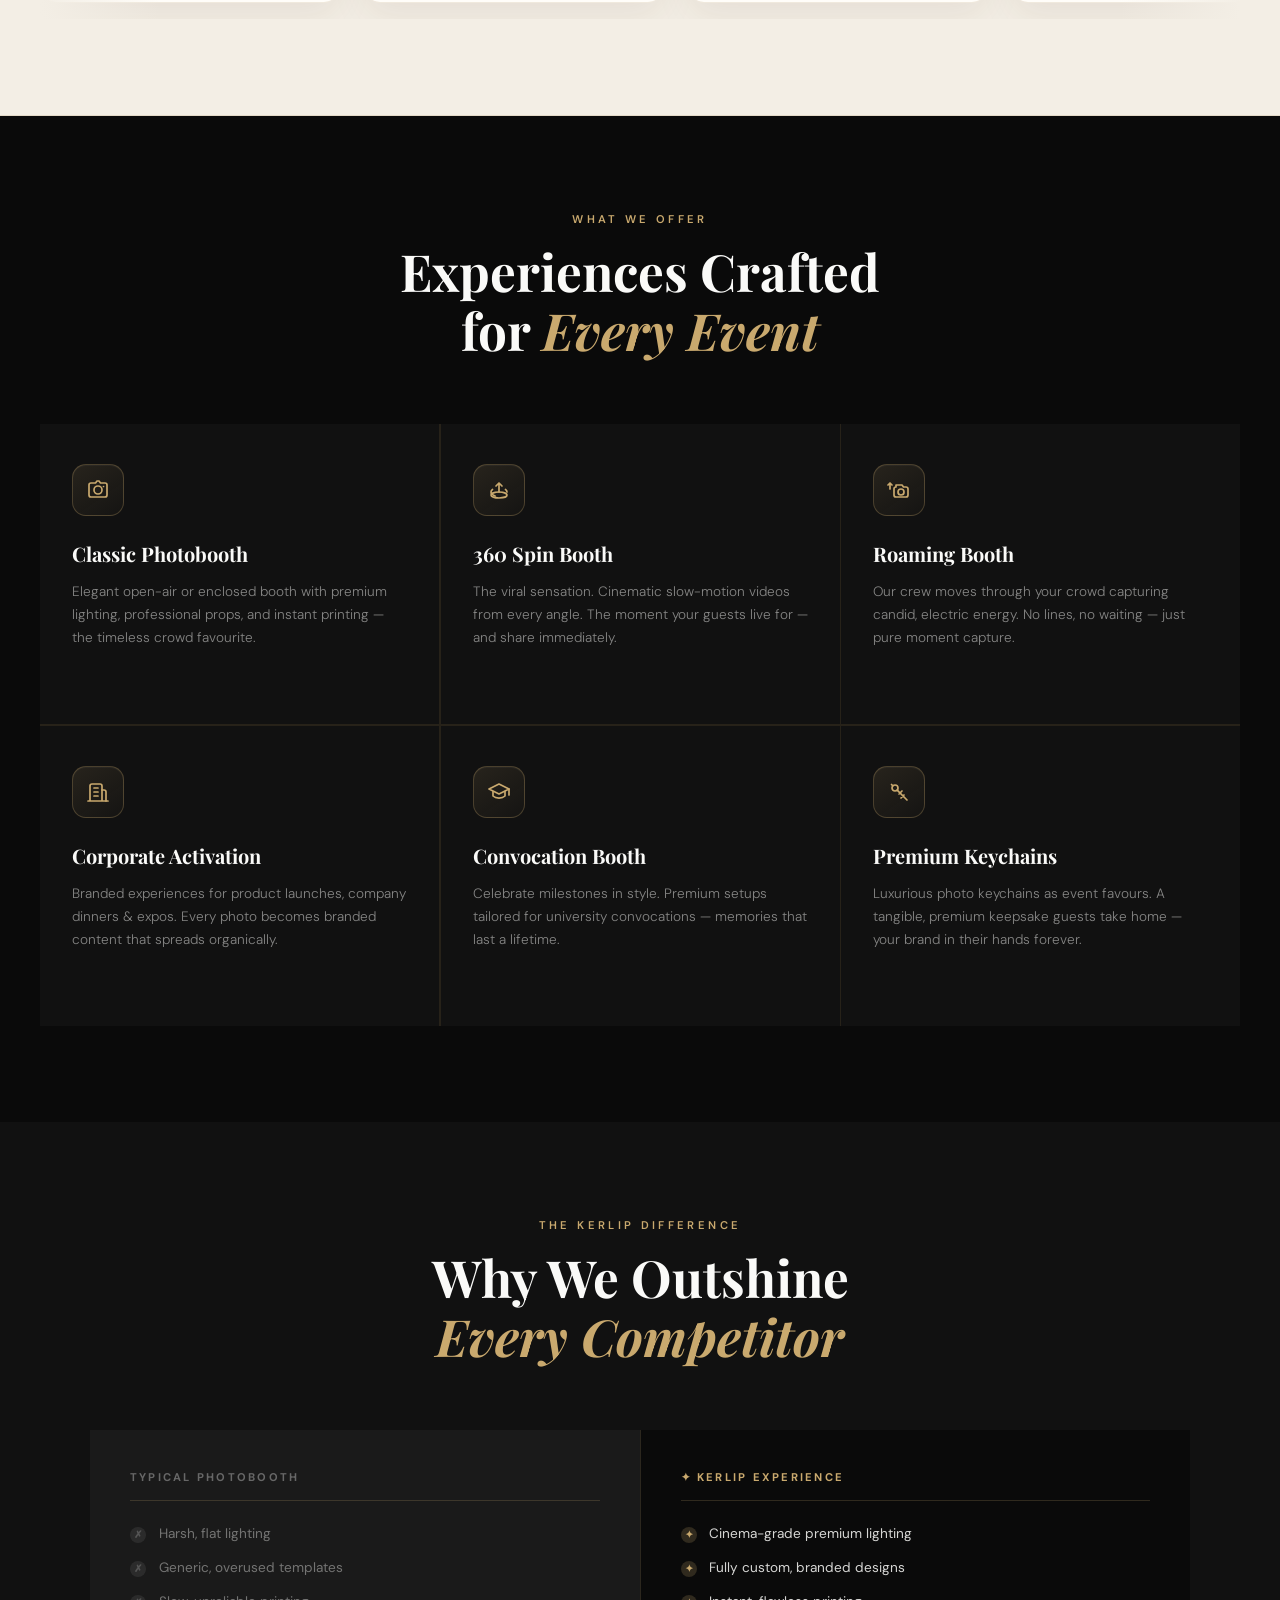
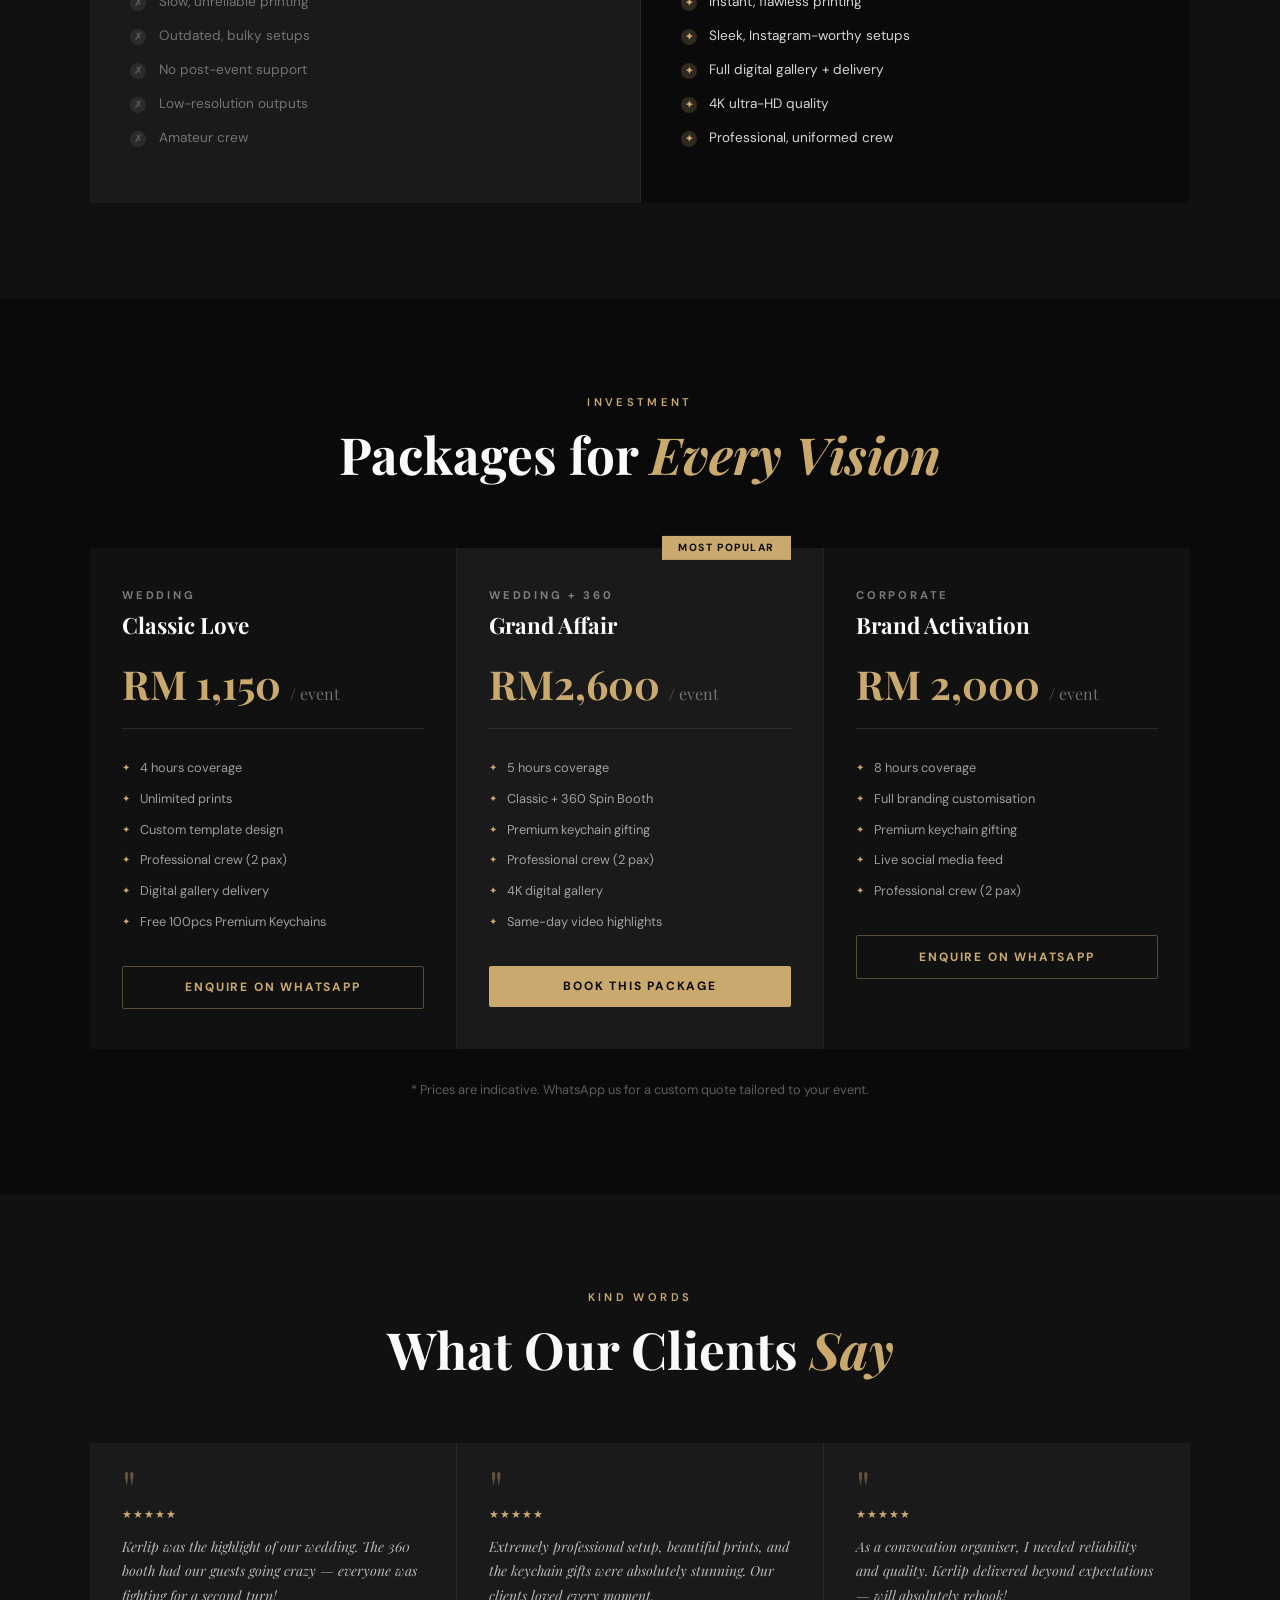
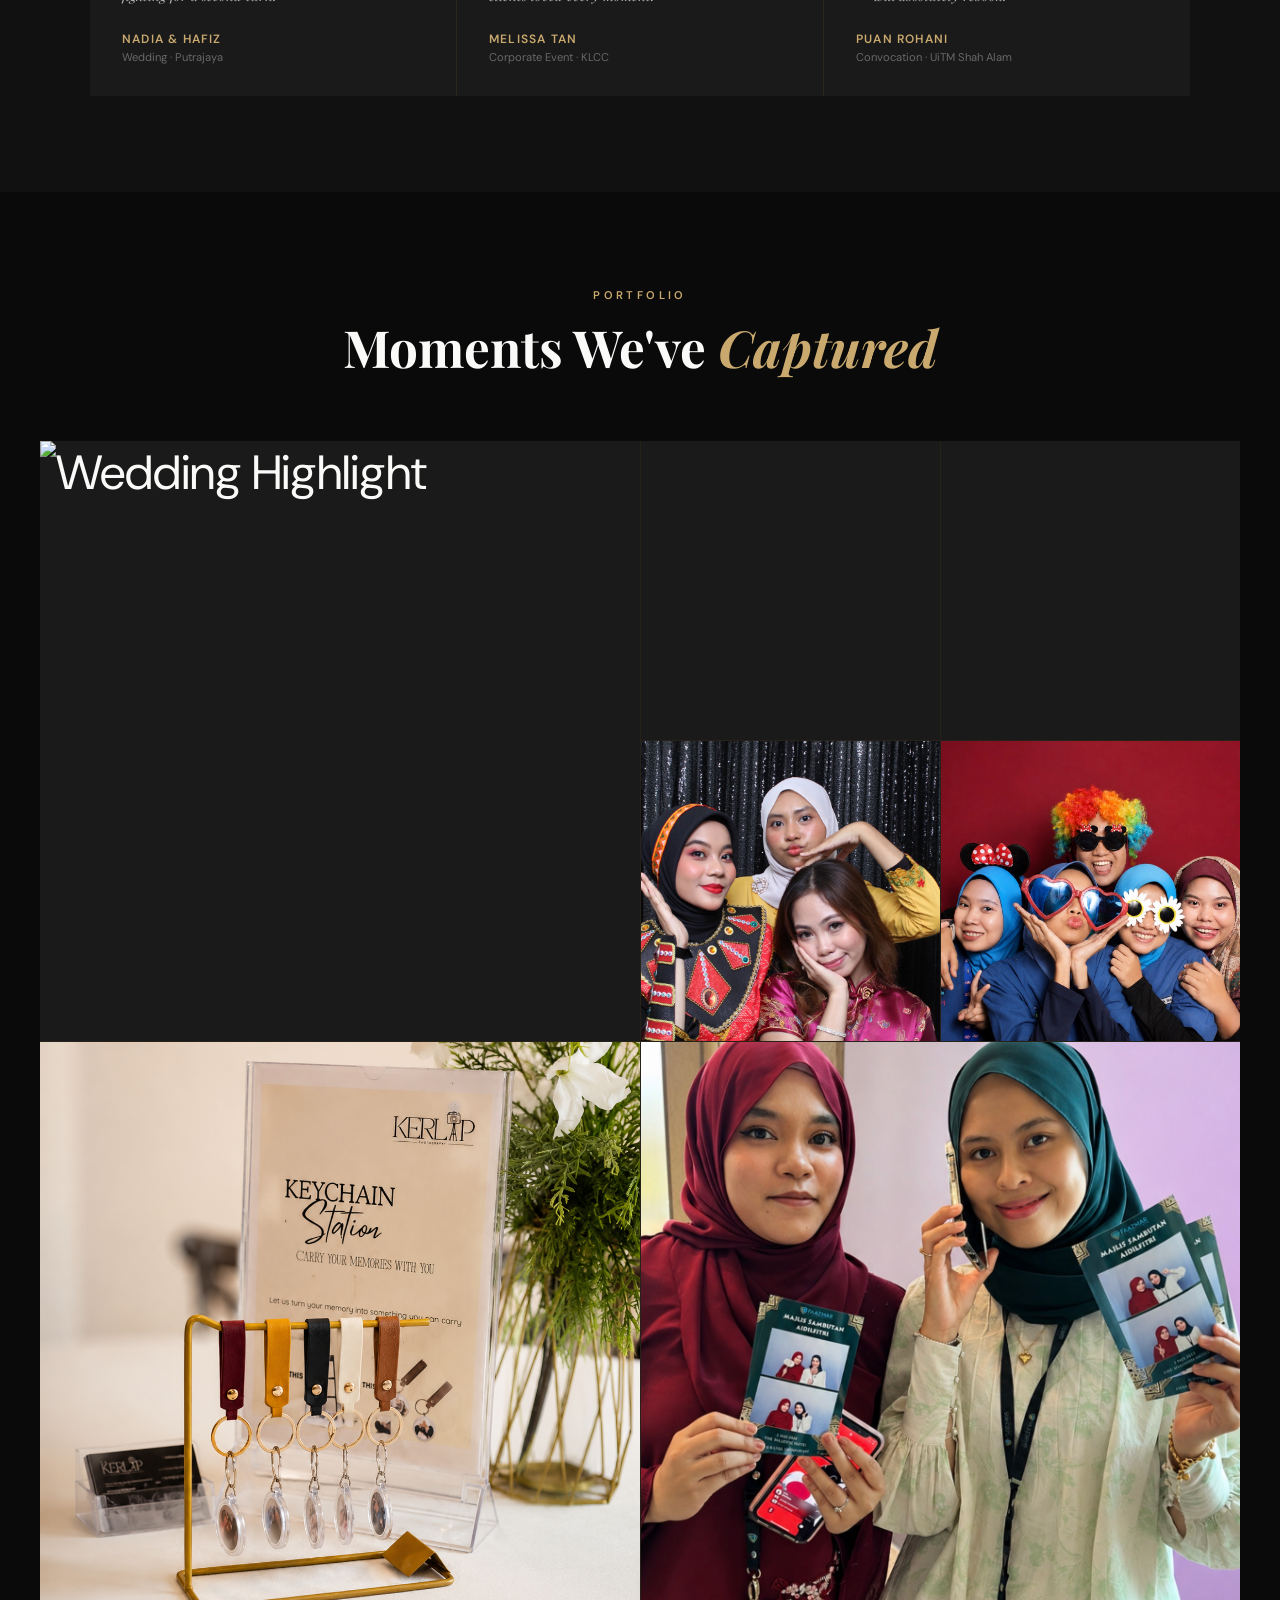
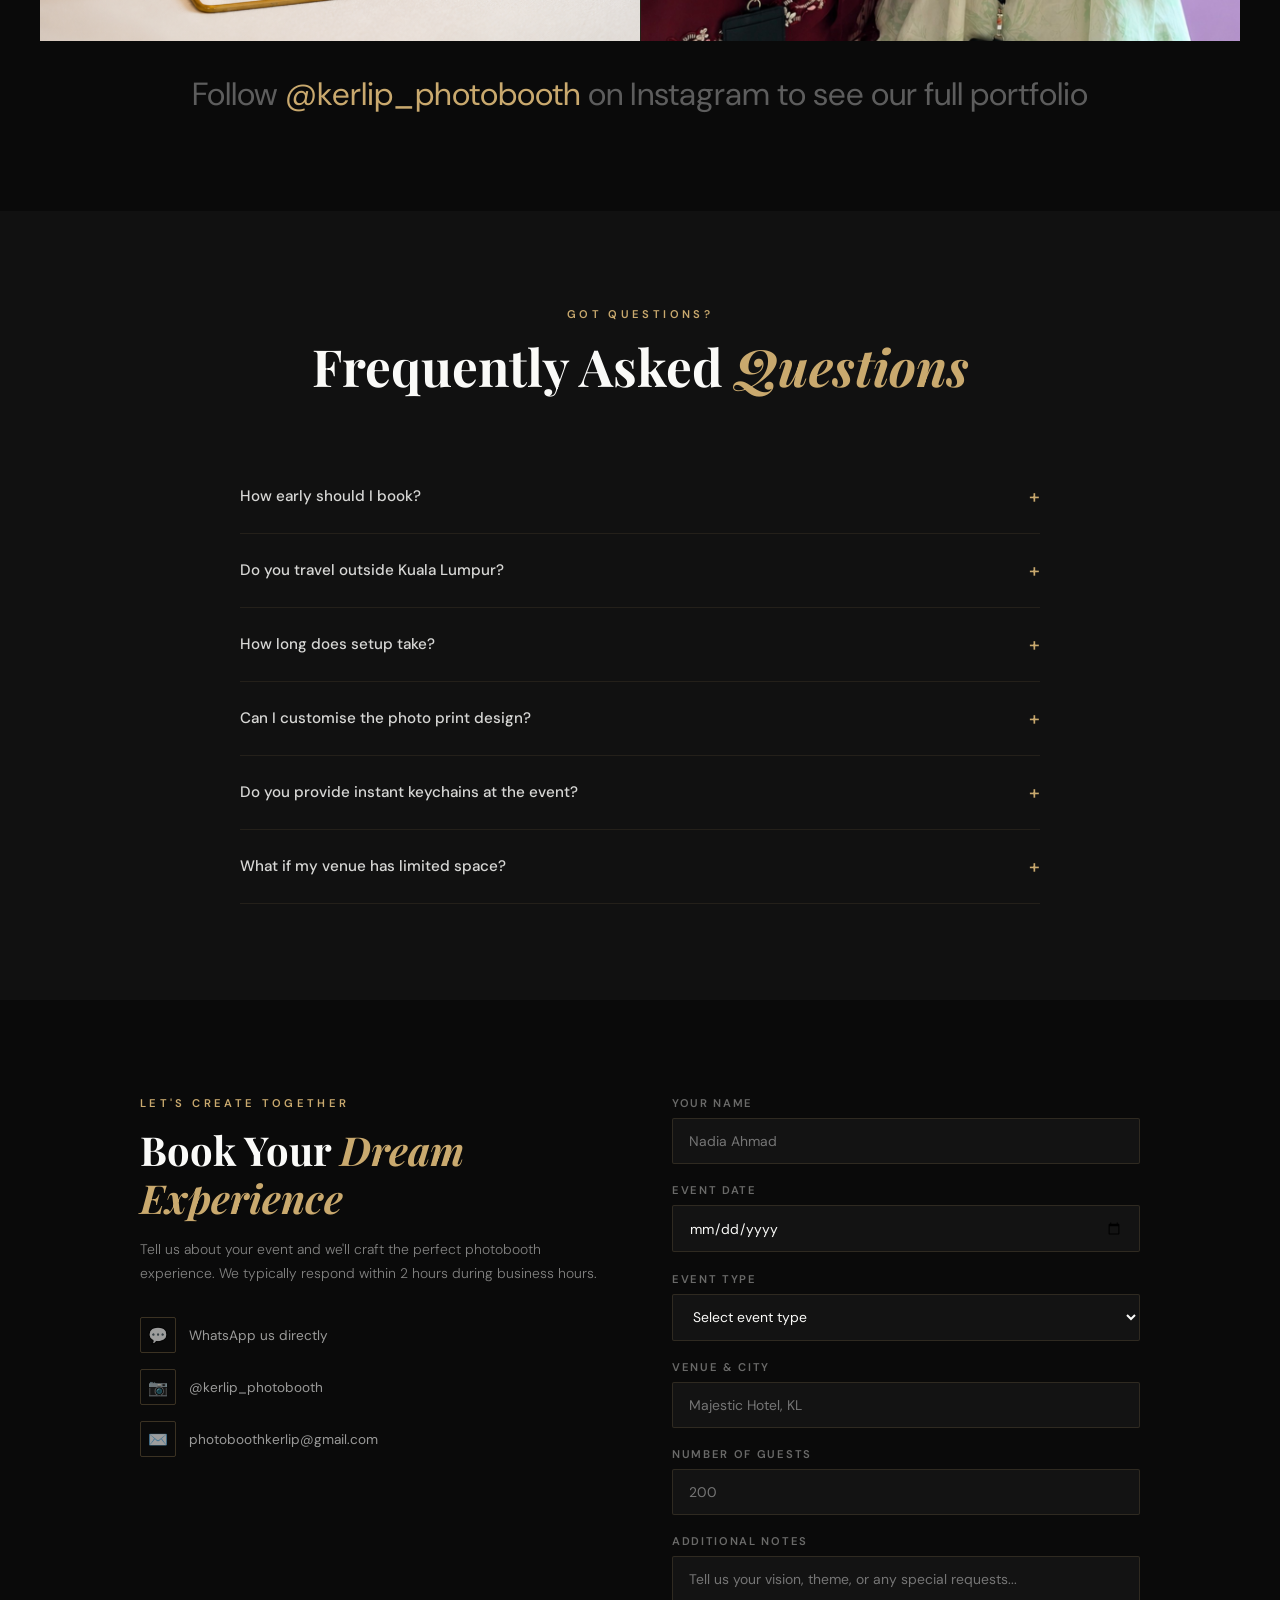
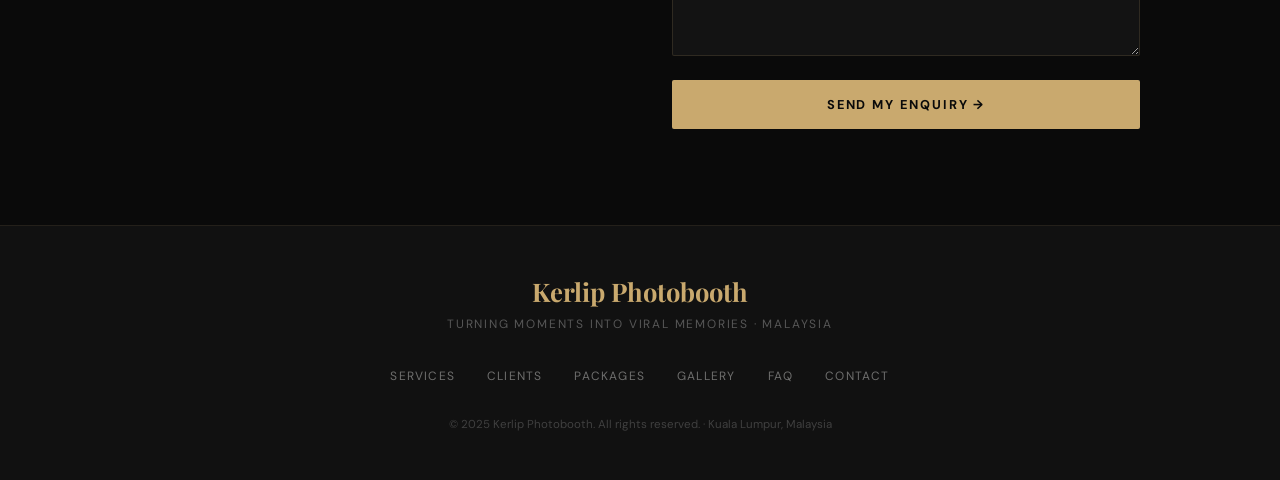
==== commit 92a4c15a: "Refresh client logo section" ====
--- a/index.html
+++ b/index.html
@@ -67,17 +67,20 @@
 
 
 /* CLIENTS */
-.clients{padding:6rem 2rem;background:var(--dark);border-top:1px solid rgba(201,169,110,0.08);border-bottom:1px solid rgba(201,169,110,0.08);overflow:hidden}
-.clients-sub{max-width:650px;margin:-2.5rem auto 3rem;text-align:center;font-size:0.9rem;line-height:1.7;color:rgba(250,250,248,0.5);font-weight:300}
+.clients{padding:6rem 2rem;background:#f3eee5;border-top:1px solid rgba(151,113,53,.16);border-bottom:1px solid rgba(151,113,53,.16);overflow:hidden}
+.clients .section-eyebrow{color:#9a7137}
+.clients .section-title{color:#1b1814}
+.clients .section-title em{color:#9a7137}
+.clients-sub{max-width:650px;margin:-2.5rem auto 3rem;text-align:center;font-size:0.9rem;line-height:1.7;color:rgba(27,24,20,.58);font-weight:300}
 .logo-slider{max-width:1200px;margin:0 auto;overflow:hidden;position:relative;padding:1rem 0}
 .logo-slider::before,.logo-slider::after{content:'';position:absolute;top:0;width:120px;height:100%;z-index:2;pointer-events:none}
-.logo-slider::before{left:0;background:linear-gradient(to right,var(--dark),transparent)}
-.logo-slider::after{right:0;background:linear-gradient(to left,var(--dark),transparent)}
+.logo-slider::before{left:0;background:linear-gradient(to right,#f3eee5,transparent)}
+.logo-slider::after{right:0;background:linear-gradient(to left,#f3eee5,transparent)}
 .logo-track{display:flex;gap:1.5rem;width:max-content;animation:scrollLogos 28s linear infinite}
-.logo-card{width:300px;height:180px;background:var(--dark2);border:1px solid rgba(201,169,110,0.15);display:flex;align-items:center;justify-content:center;padding:1.2rem;border-radius:4px;transition:all 0.3s}
-.logo-card:hover{border-color:rgba(201,169,110,0.45);background:var(--dark3);transform:translateY(-3px)}
-.logo-card img{max-width:100%;max-height:110px;object-fit:contain;filter:none;opacity:0.75;transition:all 0.3s}
-.logo-card:hover img{filter:none;opacity:1}
+.logo-card{width:300px;height:180px;background:#fffdf9;border:1px solid rgba(151,113,53,.14);display:flex;align-items:center;justify-content:center;padding:1.5rem;border-radius:16px;box-shadow:0 12px 36px rgba(72,53,28,.08);transition:border-color .3s,box-shadow .3s,transform .3s}
+.logo-card:hover{border-color:rgba(151,113,53,.38);box-shadow:0 18px 42px rgba(72,53,28,.13);transform:translateY(-4px)}
+.logo-card img{max-width:100%;max-height:110px;object-fit:contain;filter:none;opacity:1;transition:transform .3s}
+.logo-card:hover img{transform:scale(1.035)}
 @keyframes scrollLogos{0%{transform:translateX(0)}100%{transform:translateX(-50%)}}
 .logo-slider:hover .logo-track{animation-play-state:paused}
 
@@ -320,7 +323,7 @@
       <div class="logo-card"><img src="PPUM.png" alt="PPUM"></div>
       <div class="logo-card"><img src="VantrisLogo.png" alt="Vantris Energy"></div>
       <div class="logo-card"><img src="PETRONAS-logo.svg.png" alt="PETRONAS"></div>
-      <div class="logo-card"><img src="images/client-uitm.png" alt="UiTM"></div>
+      <div class="logo-card"><img src="UiTM-Logo.png" alt="UiTM"></div>
       <div class="logo-card"><img src="TNB.png" alt="TNB"></div>
       <div class="logo-card"><img src="UM.png" alt="UNIVERSITI MALAYA"></div>
       <div class="logo-card"><img src="cricut.png" alt="CRICUT"></div>
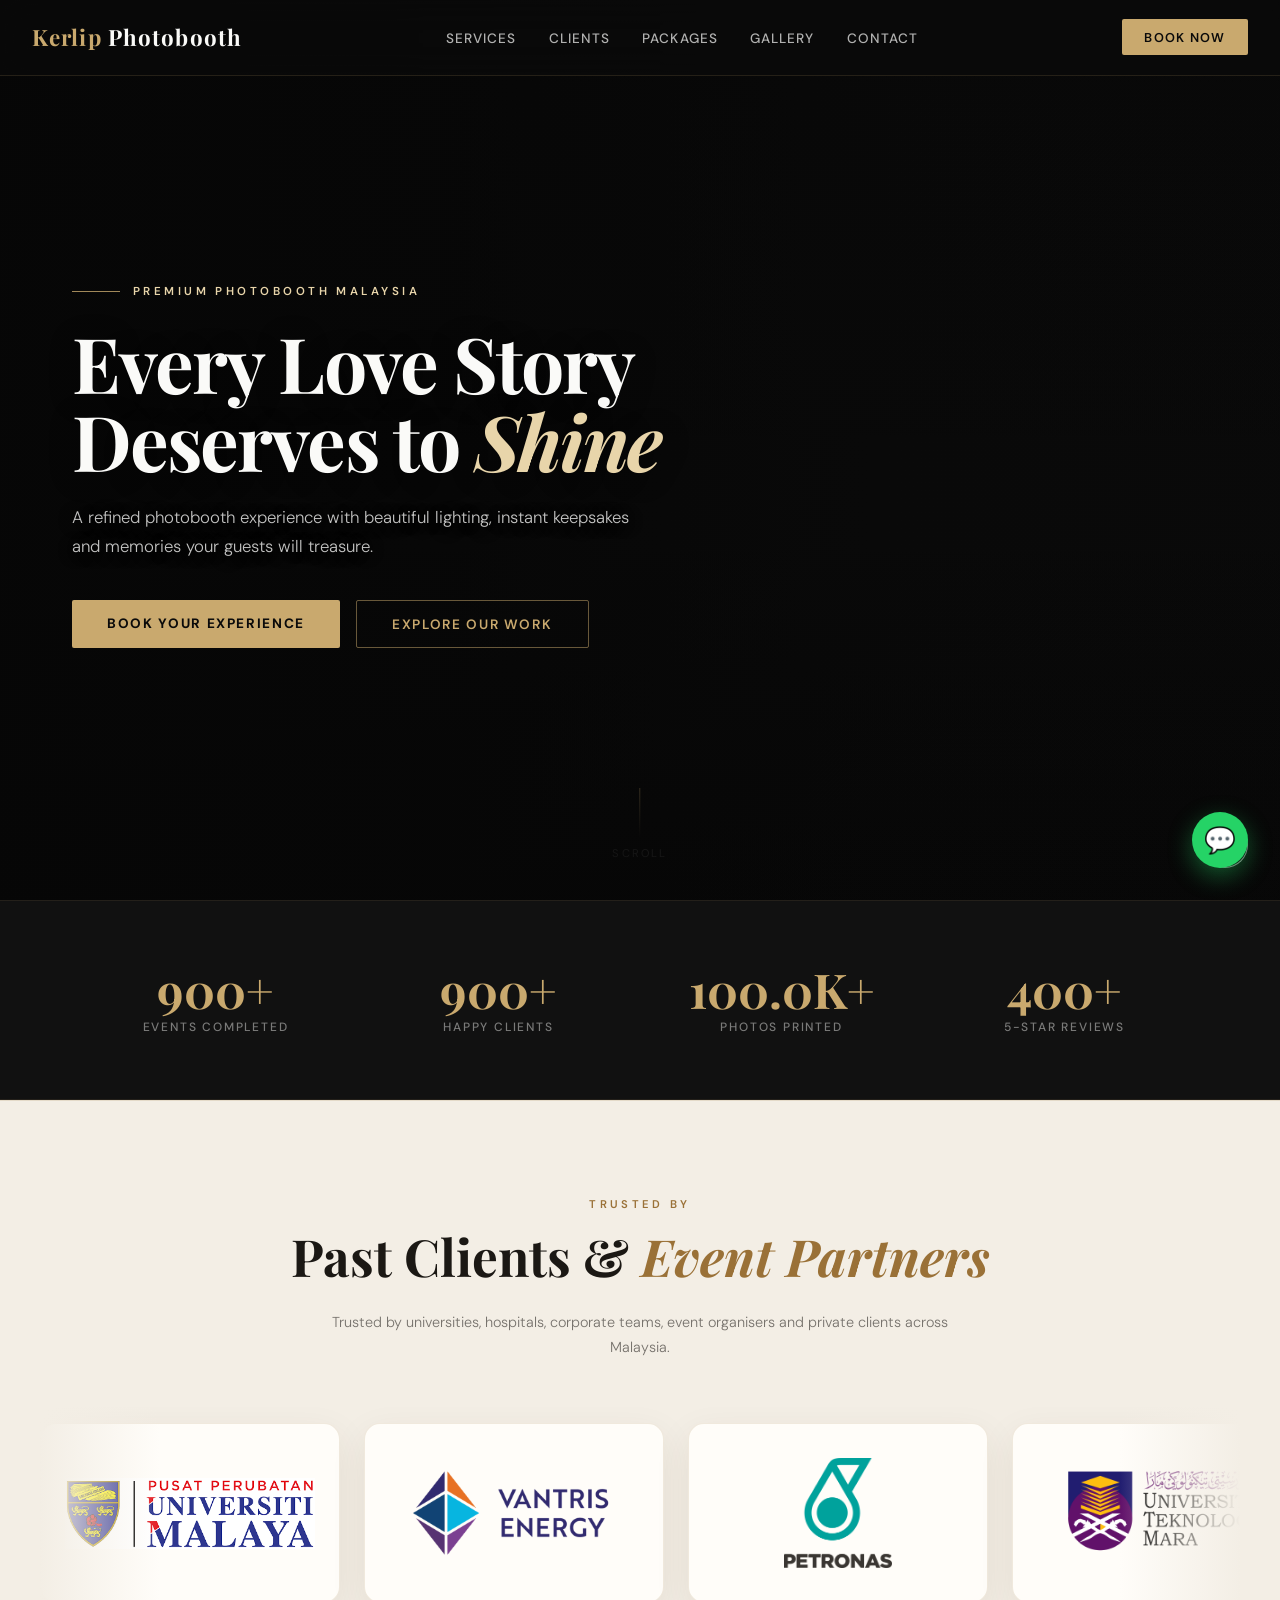
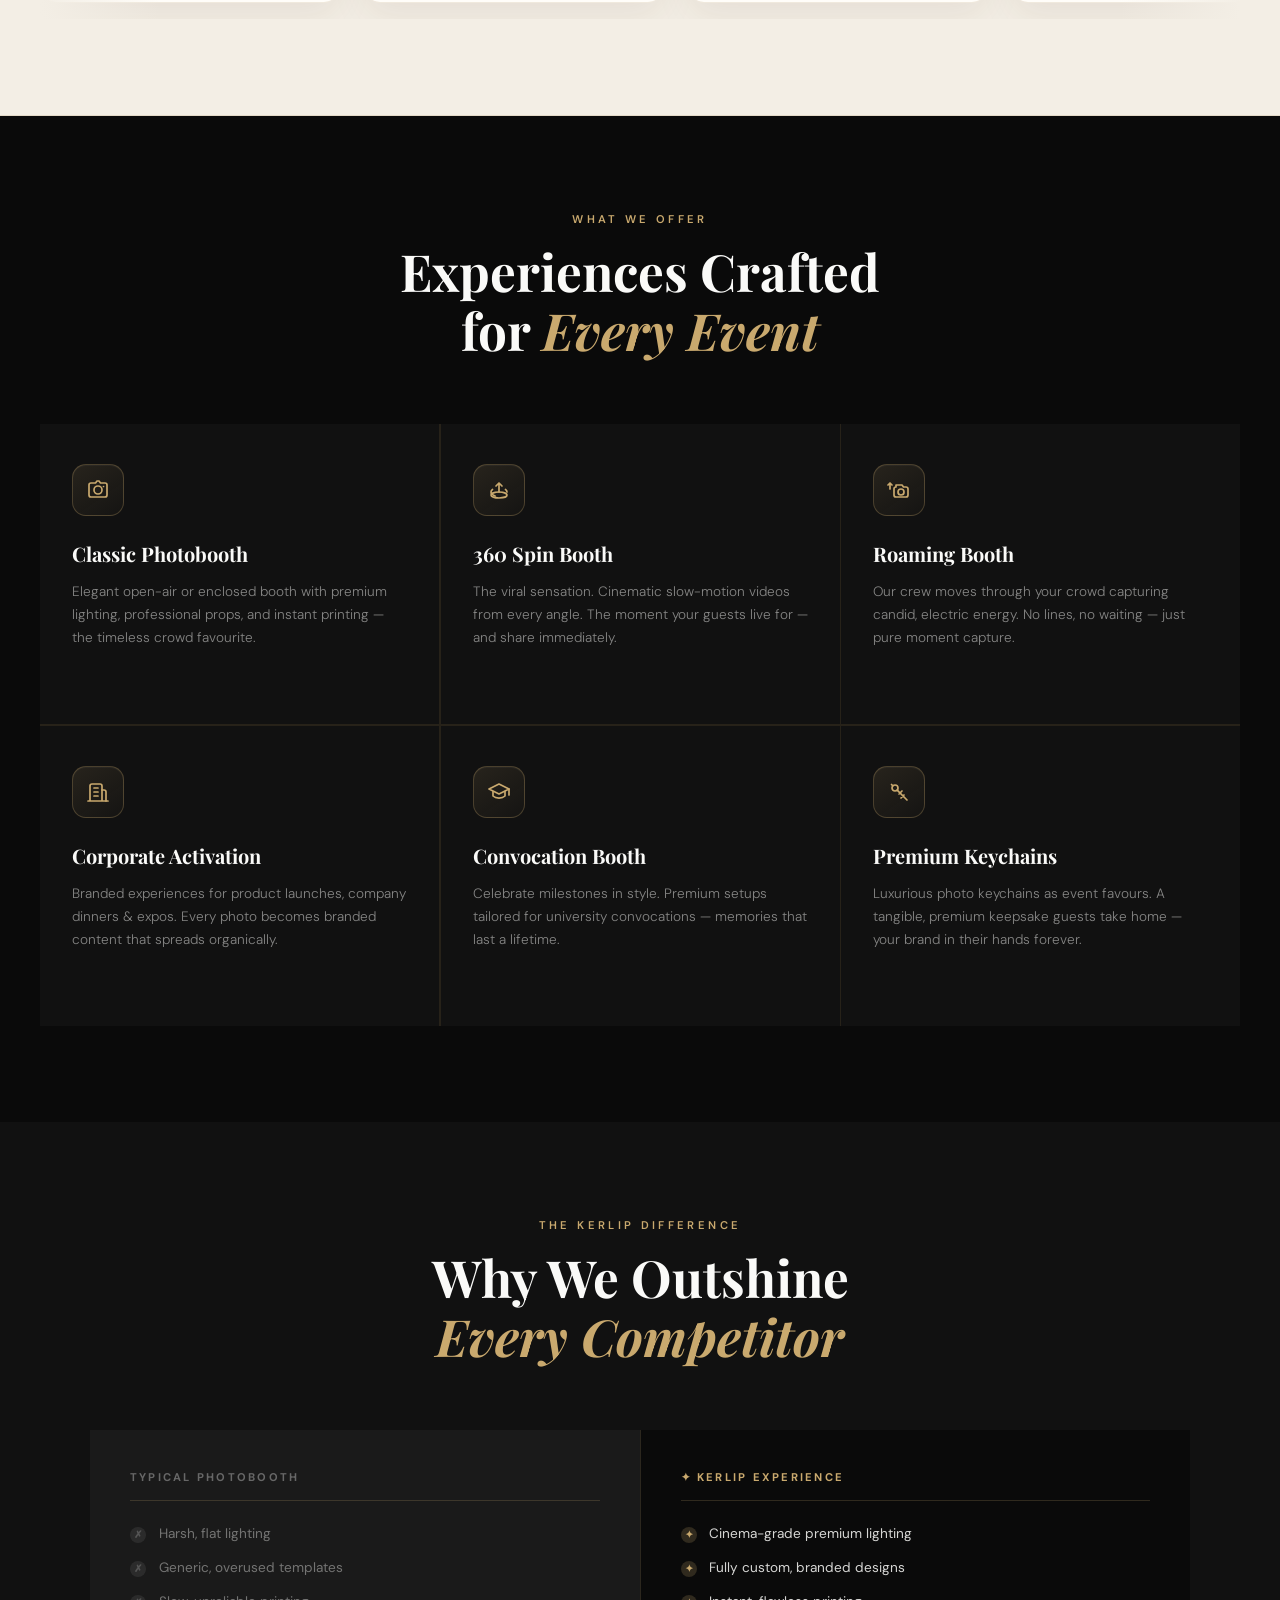
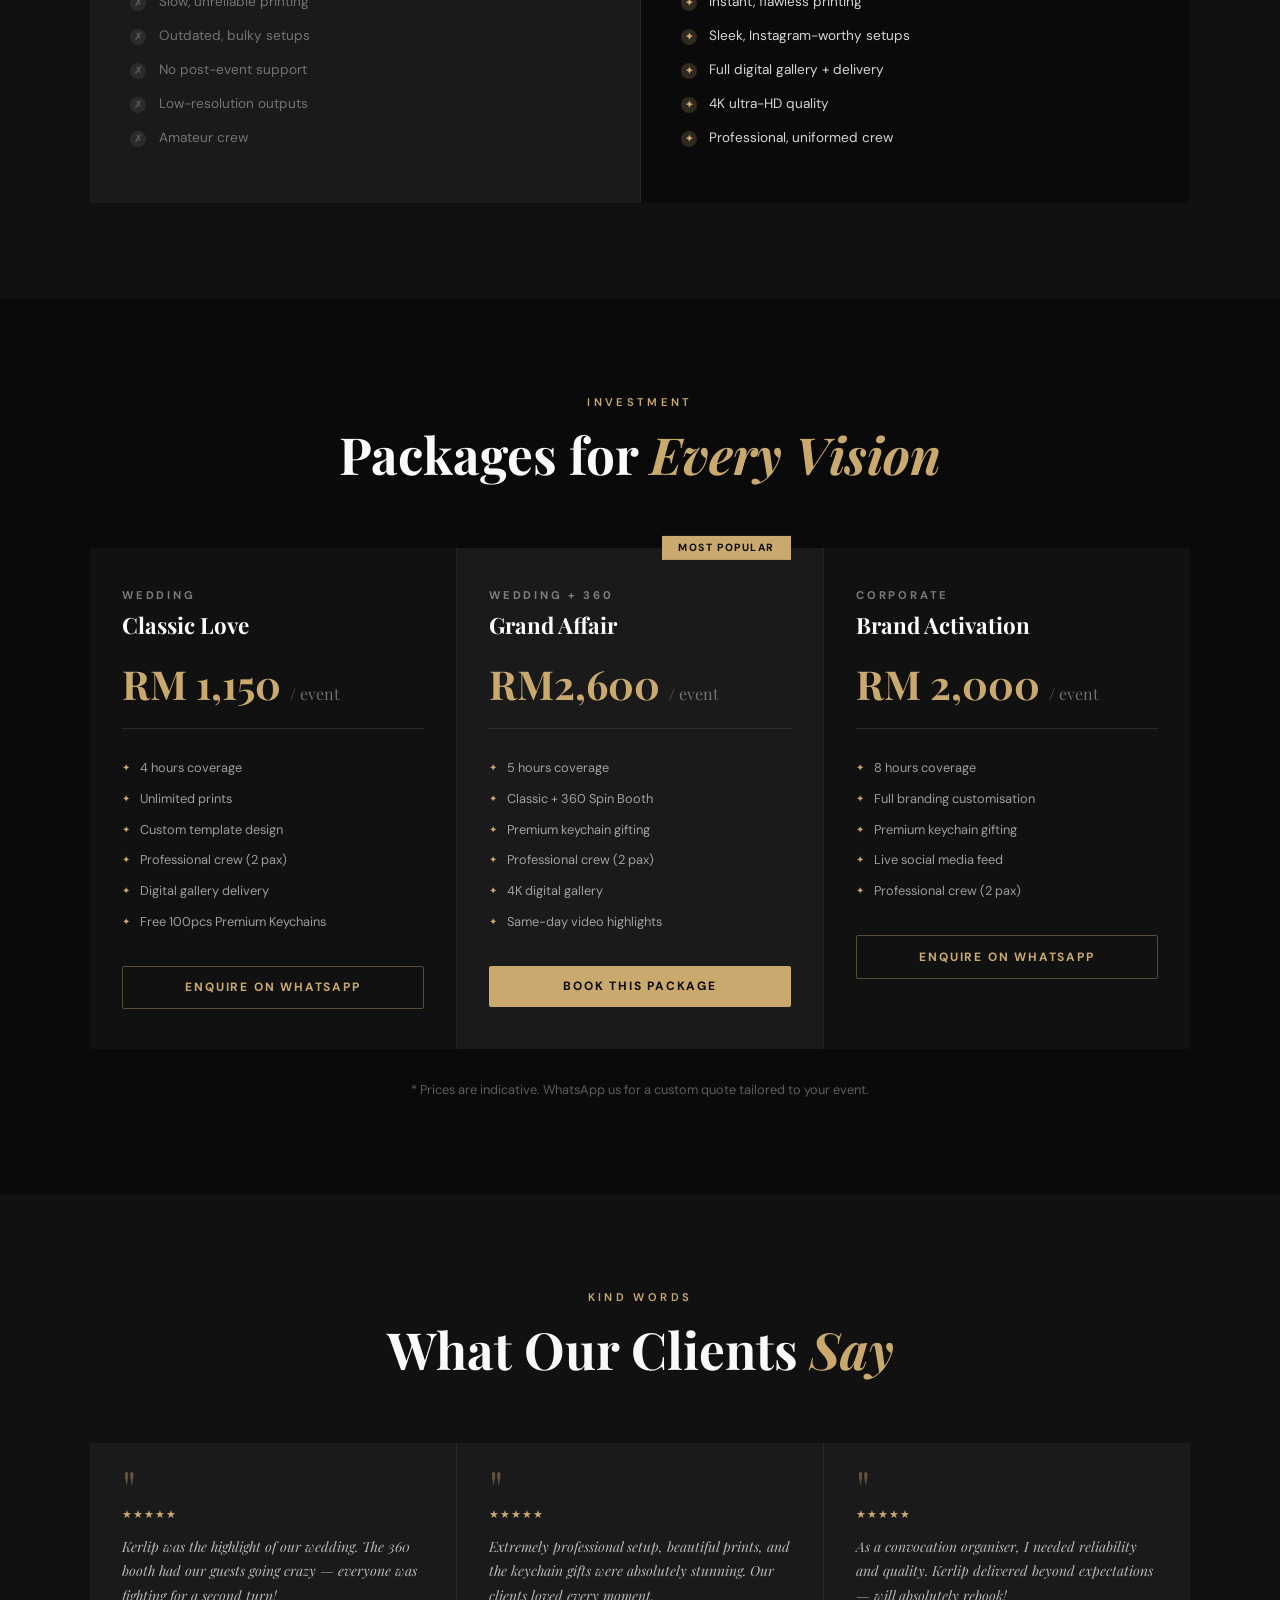
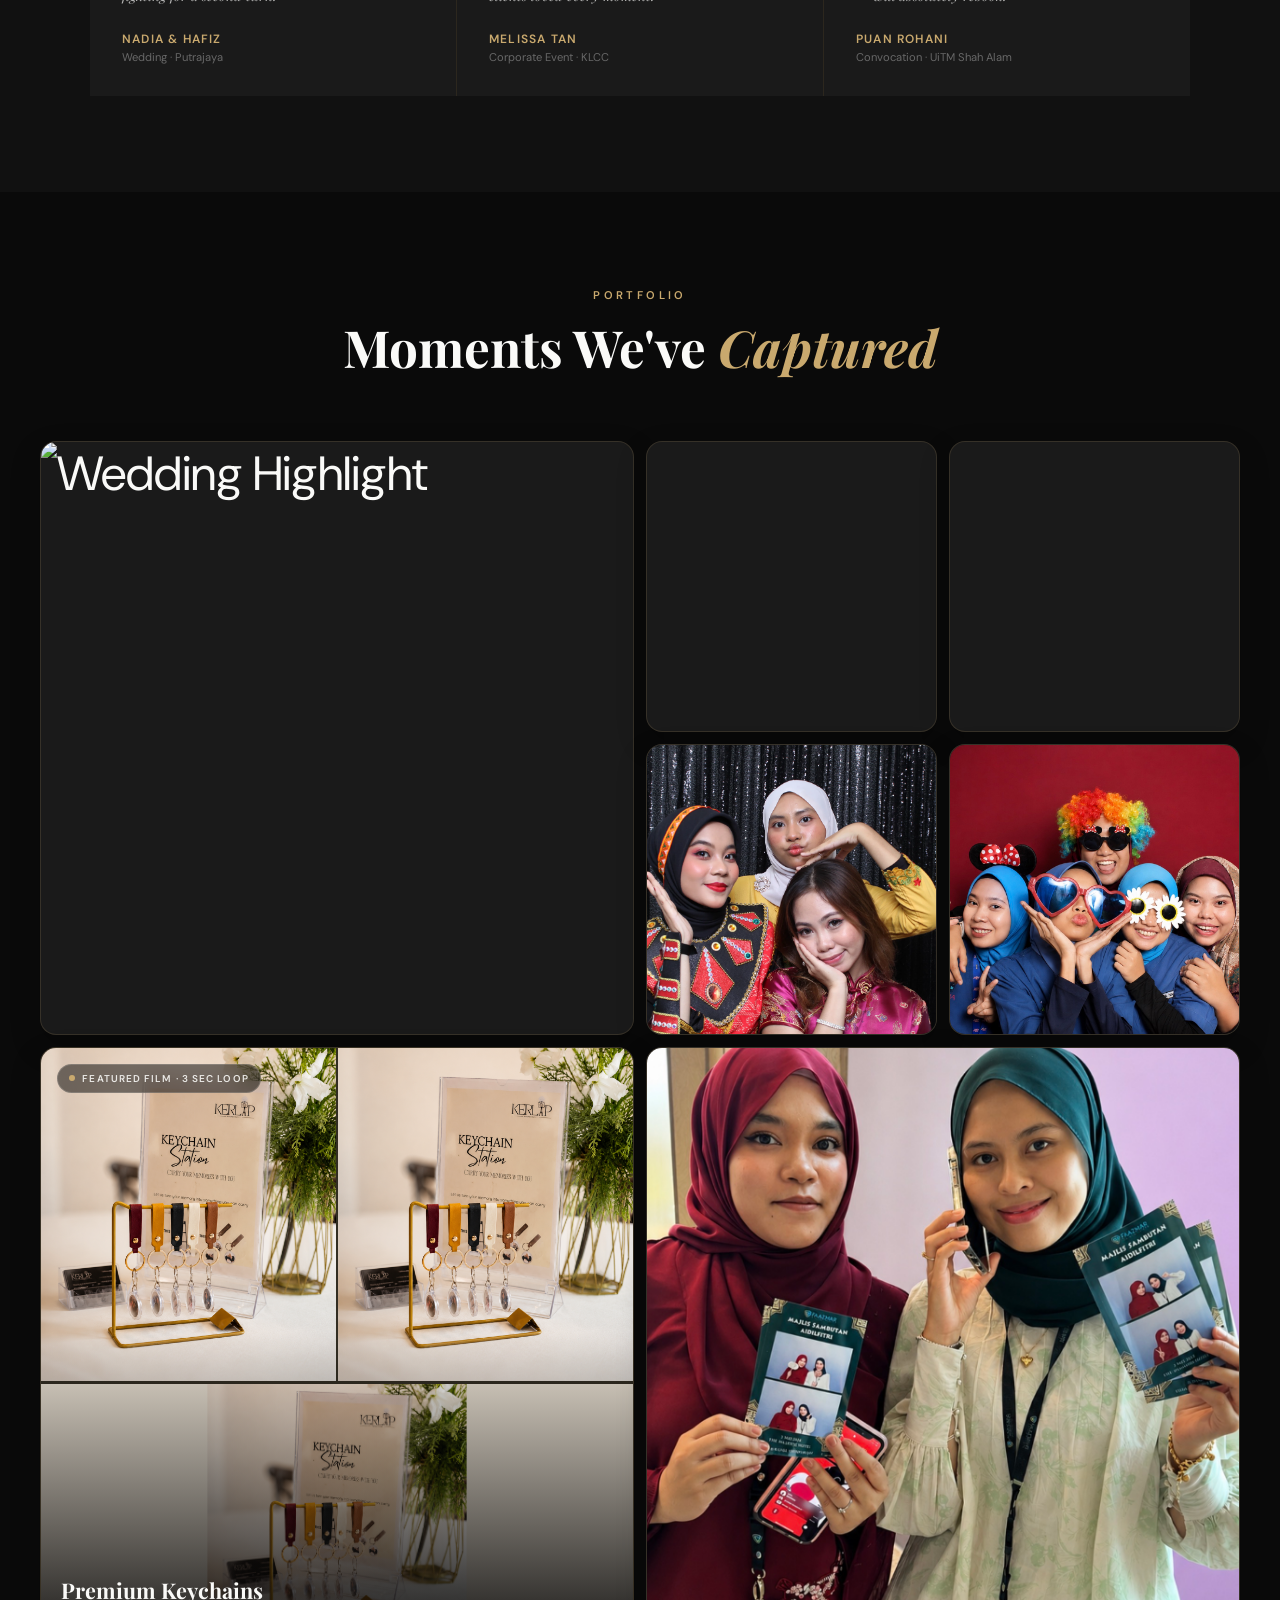
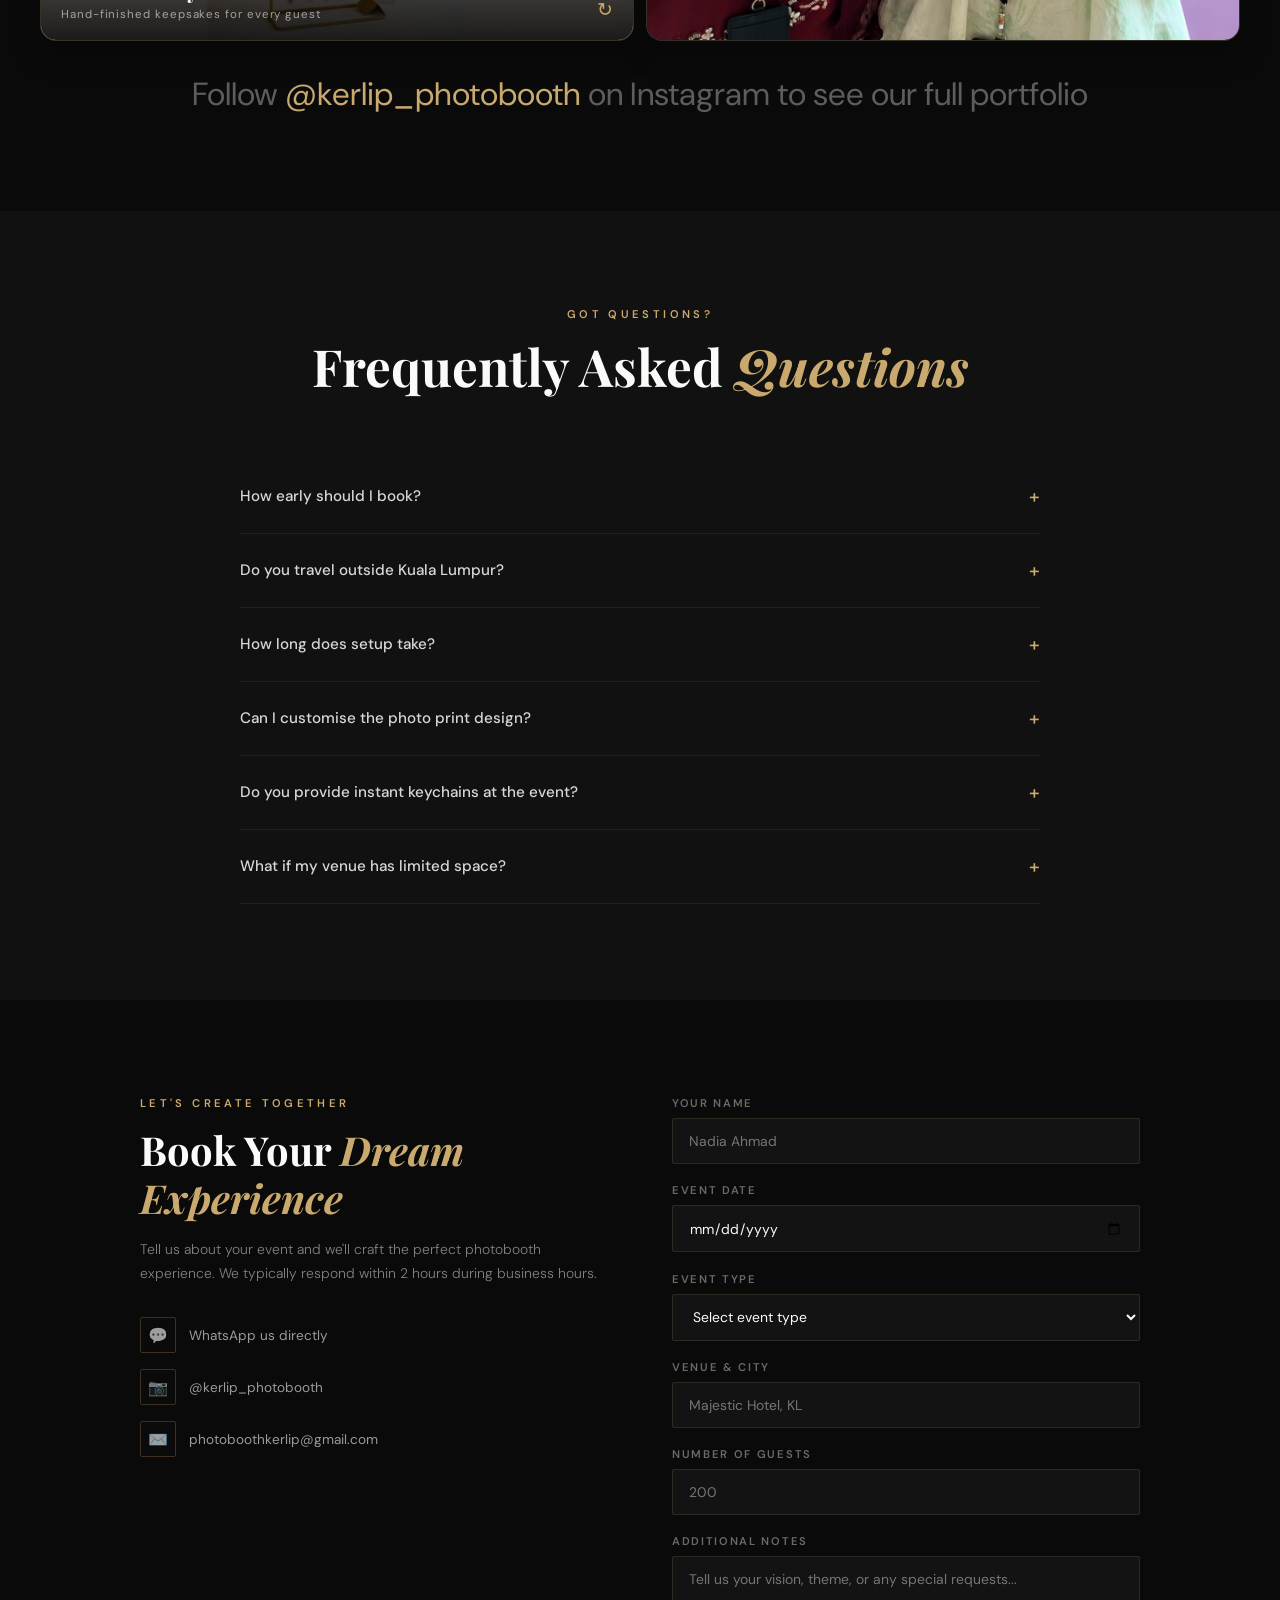
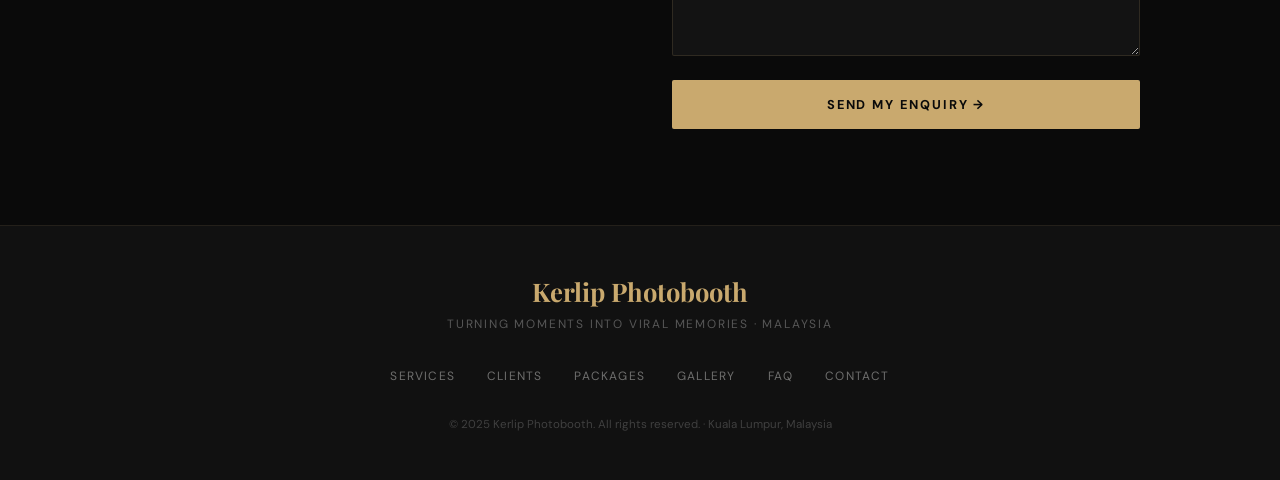
==== commit 5b1ebf49: "Add premium keychain gallery feature" ====
--- a/index.html
+++ b/index.html
@@ -149,11 +149,24 @@
 /* GALLERY */
 .gallery{padding:6rem 2rem;background:var(--dark)}
 .gallery-inner{max-width:1200px;margin:0 auto}
-.gallery-grid{display:grid;grid-template-columns:repeat(4,1fr);grid-template-rows:auto;gap:1px;background:rgba(201,169,110,0.15);margin-top:3rem}
-.gallery-item{overflow:hidden;aspect-ratio:1;background:var(--dark3);display:flex;align-items:center;justify-content:center;font-size:3rem;position:relative;cursor:pointer}
+.gallery-grid{display:grid;grid-template-columns:repeat(4,1fr);grid-template-rows:auto;gap:12px;background:transparent;margin-top:3rem}
+.gallery-item{overflow:hidden;aspect-ratio:1;background:var(--dark3);display:flex;align-items:center;justify-content:center;font-size:3rem;position:relative;cursor:pointer;border:1px solid rgba(201,169,110,.16);border-radius:16px;box-shadow:0 12px 30px rgba(0,0,0,.22)}
 .gallery-item:first-child{grid-column:span 2;grid-row:span 2;aspect-ratio:auto}
 .gallery-overlay{position:absolute;inset:0;background:rgba(201,169,110,0.08);opacity:0;transition:opacity 0.3s;display:flex;align-items:center;justify-content:center;font-size:0.7rem;font-weight:700;letter-spacing:0.2em;text-transform:uppercase;color:var(--gold)}
 .gallery-item:hover .gallery-overlay{opacity:1}
+.keychain-showcase{grid-column:span 2;aspect-ratio:1/1;border-color:rgba(201,169,110,.22);background:#111;cursor:default}
+.keychain-media{position:absolute;inset:0;display:grid;grid-template-columns:1fr 1fr;grid-template-rows:1.3fr 1fr;gap:2px;background:rgba(201,169,110,.18)}
+.keychain-media video,.keychain-photo-frame img{width:100%;height:100%;display:block;object-fit:cover;min-width:0;min-height:0}
+.keychain-media video{object-position:center}
+.keychain-photo-frame{grid-column:1 / span 2;position:relative;overflow:hidden;background:#e9e0d2;min-width:0;min-height:0}
+.keychain-photo-frame img{object-fit:contain;object-position:center;transform:scale(1.35)}
+.keychain-showcase::after{content:'';position:absolute;inset:0;background:linear-gradient(180deg,transparent 48%,rgba(6,6,6,.9) 100%);pointer-events:none}
+.keychain-film-badge{position:absolute;z-index:2;top:1rem;left:1rem;padding:.45rem .7rem;border:1px solid rgba(250,250,248,.16);border-radius:999px;background:rgba(7,7,7,.52);backdrop-filter:blur(10px);color:rgba(250,250,248,.88);font-size:.62rem;font-weight:600;letter-spacing:.11em;text-transform:uppercase}
+.keychain-film-badge::before{content:'';display:inline-block;width:6px;height:6px;margin-right:.45rem;border-radius:50%;background:var(--gold);vertical-align:1px}
+.keychain-caption{position:absolute;z-index:2;right:1.25rem;bottom:1.1rem;left:1.25rem;display:flex;align-items:flex-end;justify-content:space-between;gap:1rem;text-align:left}
+.keychain-caption strong{display:block;font-family:'Playfair Display',serif;font-size:1.35rem;color:var(--white)}
+.keychain-caption span{display:block;margin-top:.2rem;color:rgba(250,250,248,.58);font-size:.72rem;letter-spacing:.08em}
+.keychain-caption-mark{color:var(--gold);font-size:1.2rem}
 
 /* FAQ */
 .faq{padding:6rem 2rem;background:var(--dark2)}
@@ -216,6 +229,7 @@
   .testi-grid{grid-template-columns:1fr}
   .gallery-grid{grid-template-columns:repeat(2,1fr)}
   .gallery-item:first-child{grid-column:span 2;grid-row:span 1}
+  .keychain-showcase{grid-column:span 2;aspect-ratio:1/1}
   .contact-inner{grid-template-columns:1fr}
   .comparison{grid-template-columns:1fr}
   .logo-card{width:140px;height:85px}
@@ -557,12 +571,22 @@
         <div class="gallery-overlay">Hospital Event </div>
       </div>
 
-      <!-- Replace the Keychains item with this -->
-<div class="gallery-item" style="grid-column: span 2;">
-  <img src="F37639FB-9E21-4B77-BC9B-C38E70573DC6.png"
-       alt="Premium Keychains"
-       style="width:100%;height:100%;object-fit:cover;display:block">
-  <div class="gallery-overlay">Premium Keychains</div>
+      <!-- Featured keychain film and product detail -->
+<div class="gallery-item keychain-showcase">
+  <div class="keychain-media">
+    <video autoplay muted loop playsinline preload="metadata" poster="F37639FB-9E21-4B77-BC9B-C38E70573DC6.png" aria-label="Premium keychain product film">
+      <source src="keychain-video.mp4" type="video/mp4">
+    </video>
+    <video autoplay muted loop playsinline preload="metadata" poster="F37639FB-9E21-4B77-BC9B-C38E70573DC6.png" aria-label="Premium keychain detail film">
+      <source src="keychain-video-2.mp4" type="video/mp4">
+    </video>
+    <div class="keychain-photo-frame"><img src="F37639FB-9E21-4B77-BC9B-C38E70573DC6.png" alt="Finished premium photo keychains"></div>
+  </div>
+  <div class="keychain-film-badge">Featured Film · 3 Sec Loop</div>
+  <div class="keychain-caption">
+    <div><strong>Premium Keychains</strong><span>Hand-finished keepsakes for every guest</span></div>
+    <div class="keychain-caption-mark" aria-hidden="true">↻</div>
+  </div>
 </div>
 
 <!-- New Photo -->
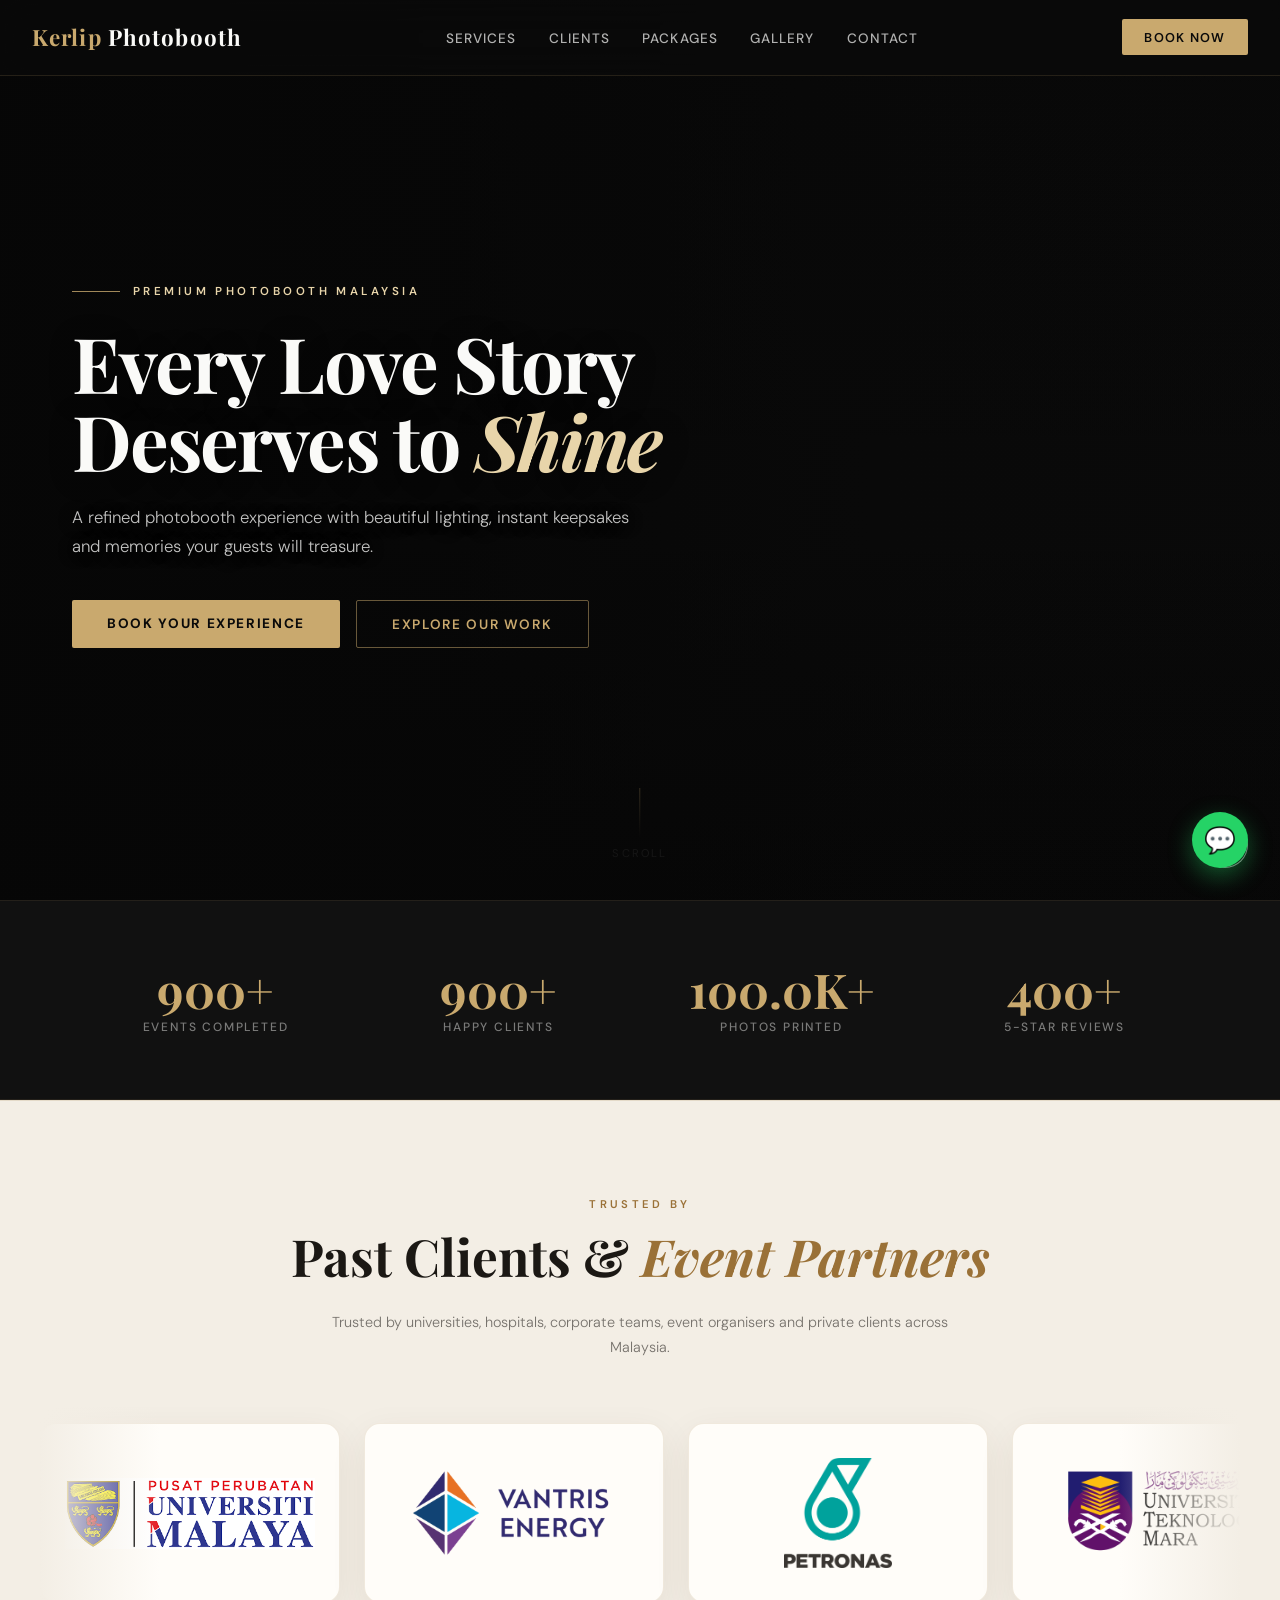
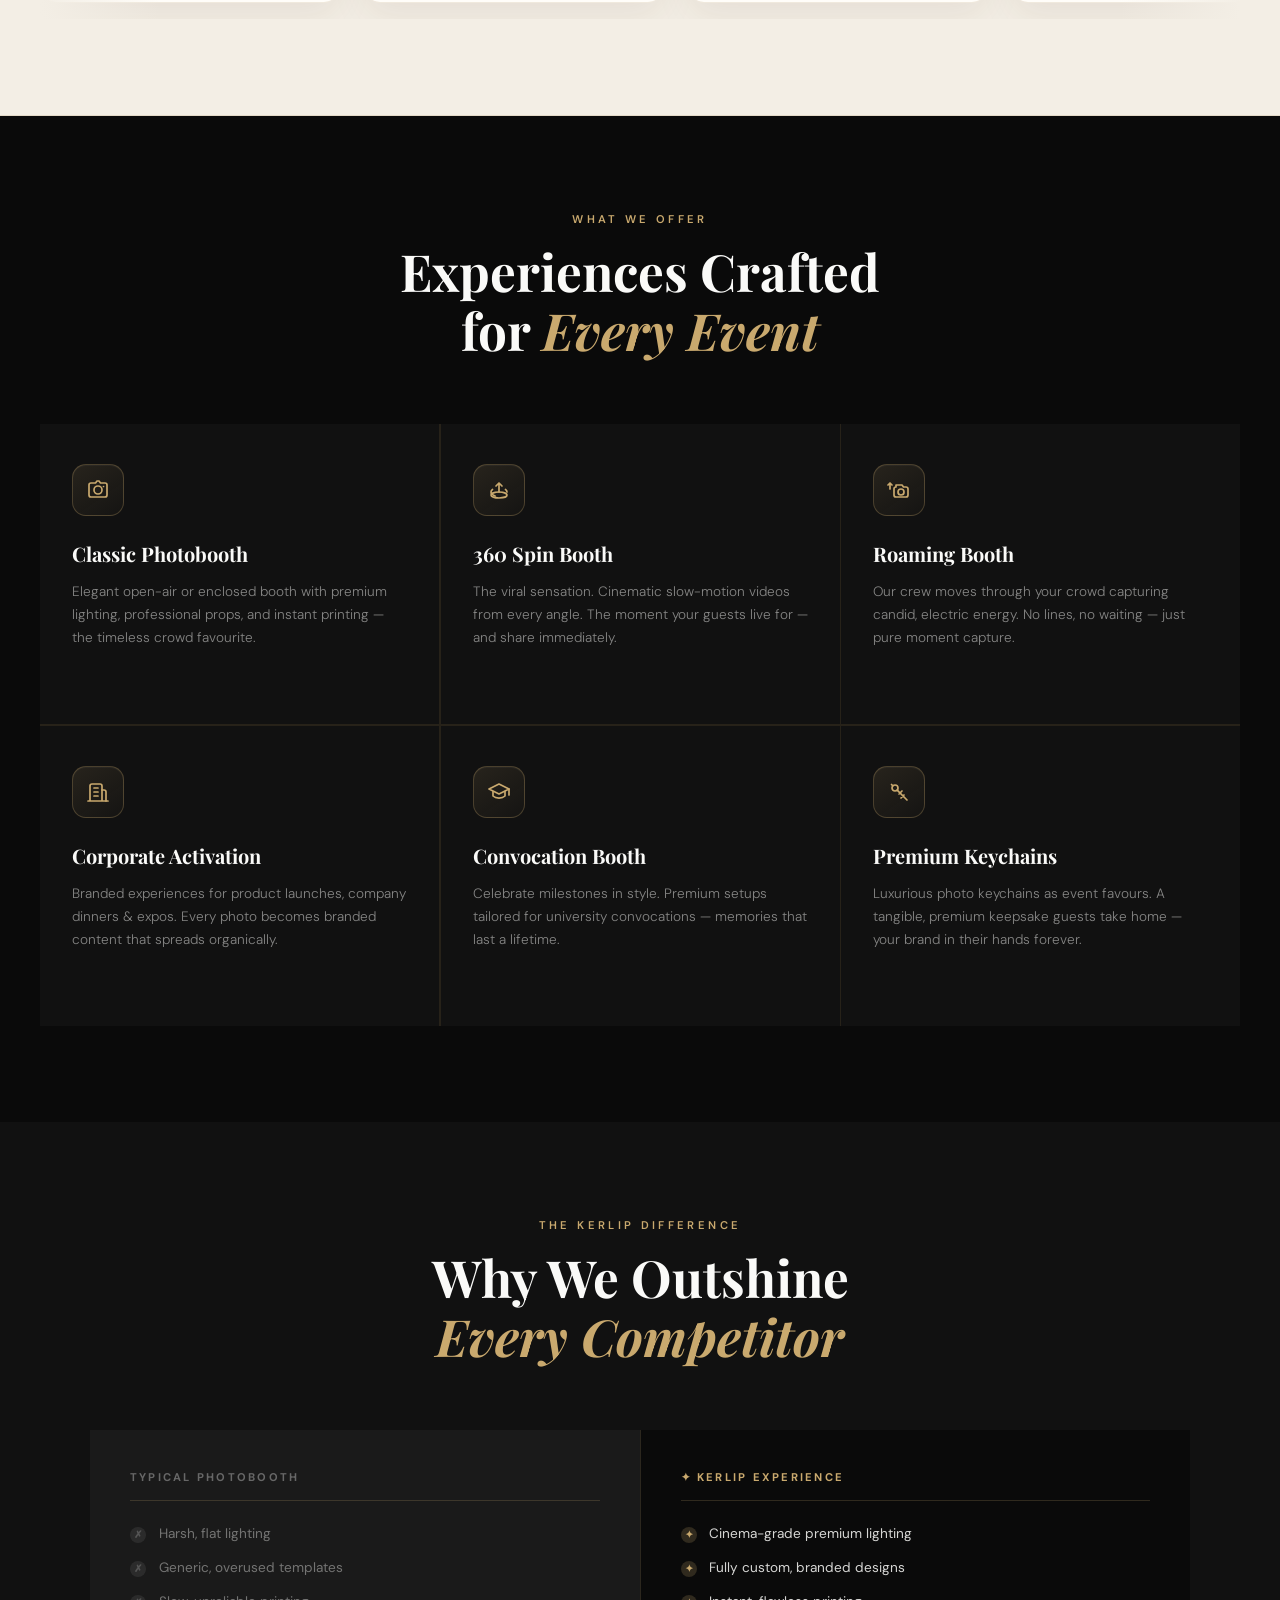
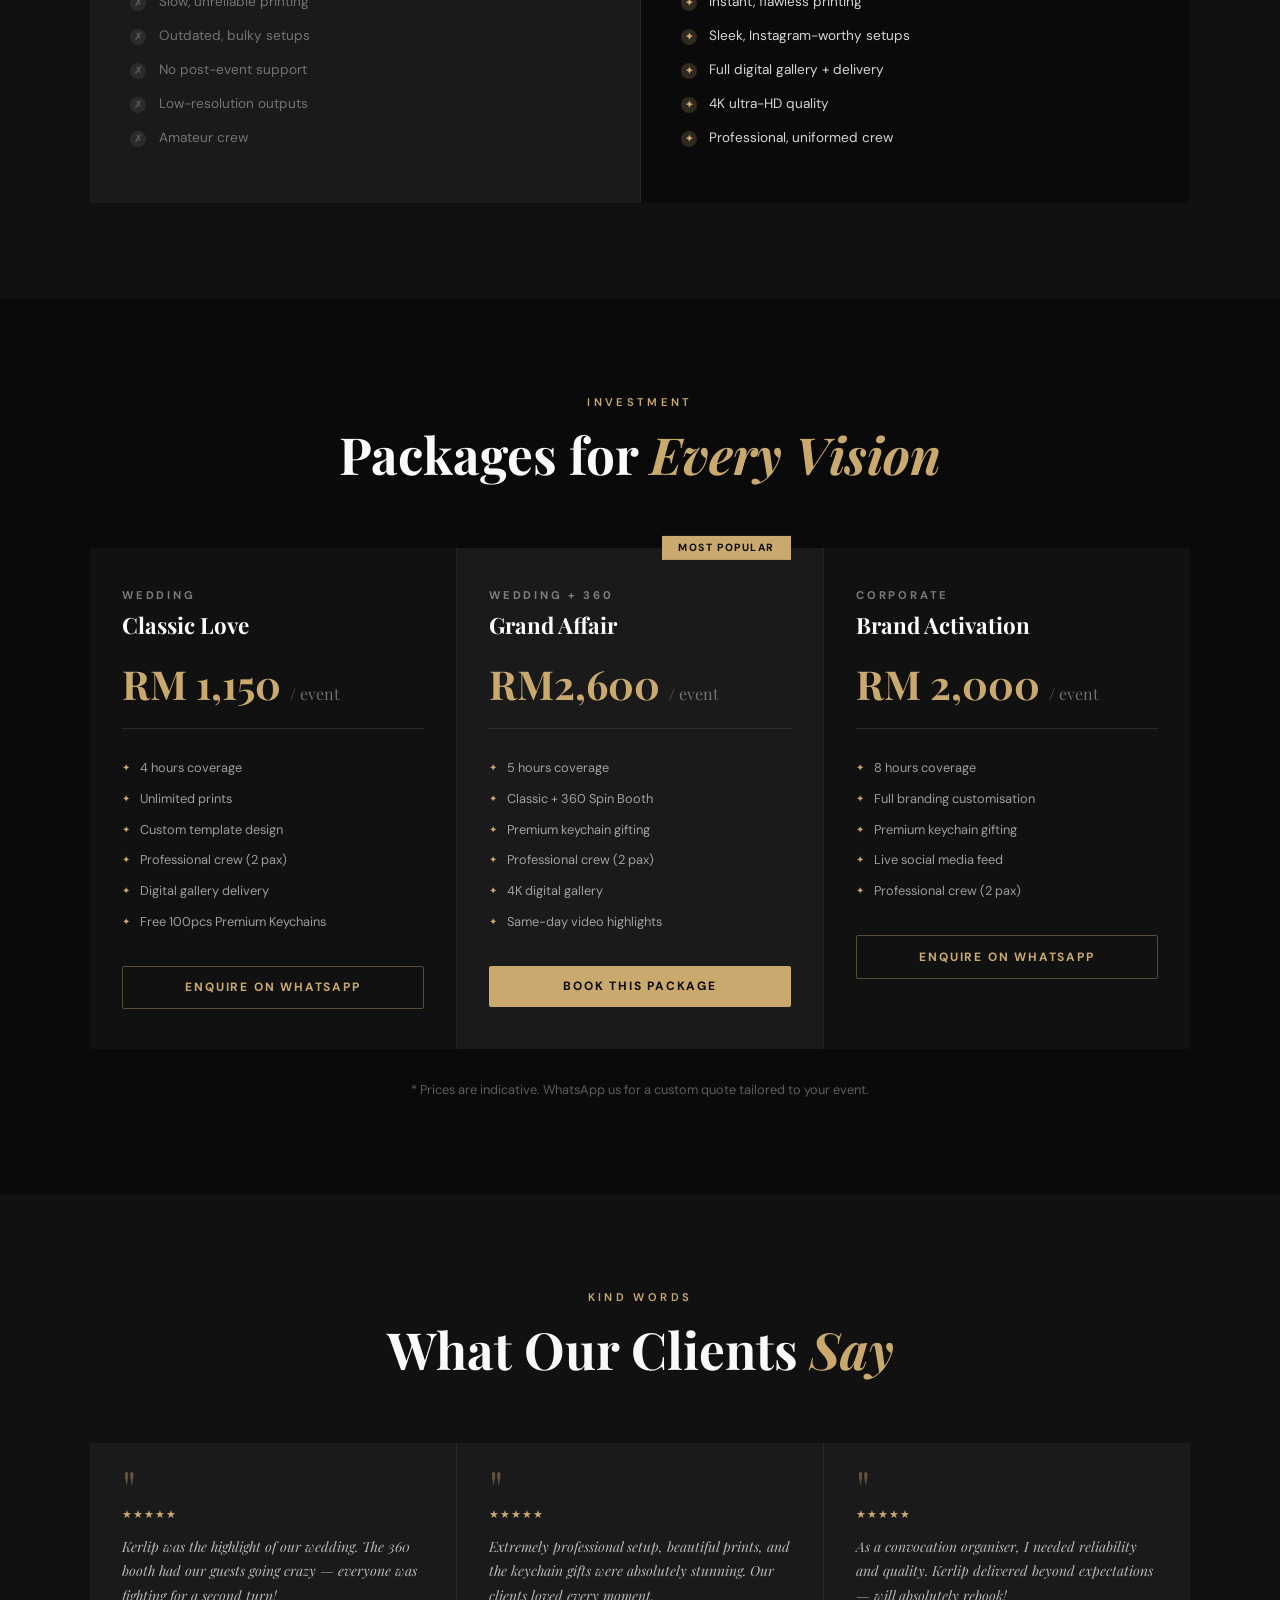
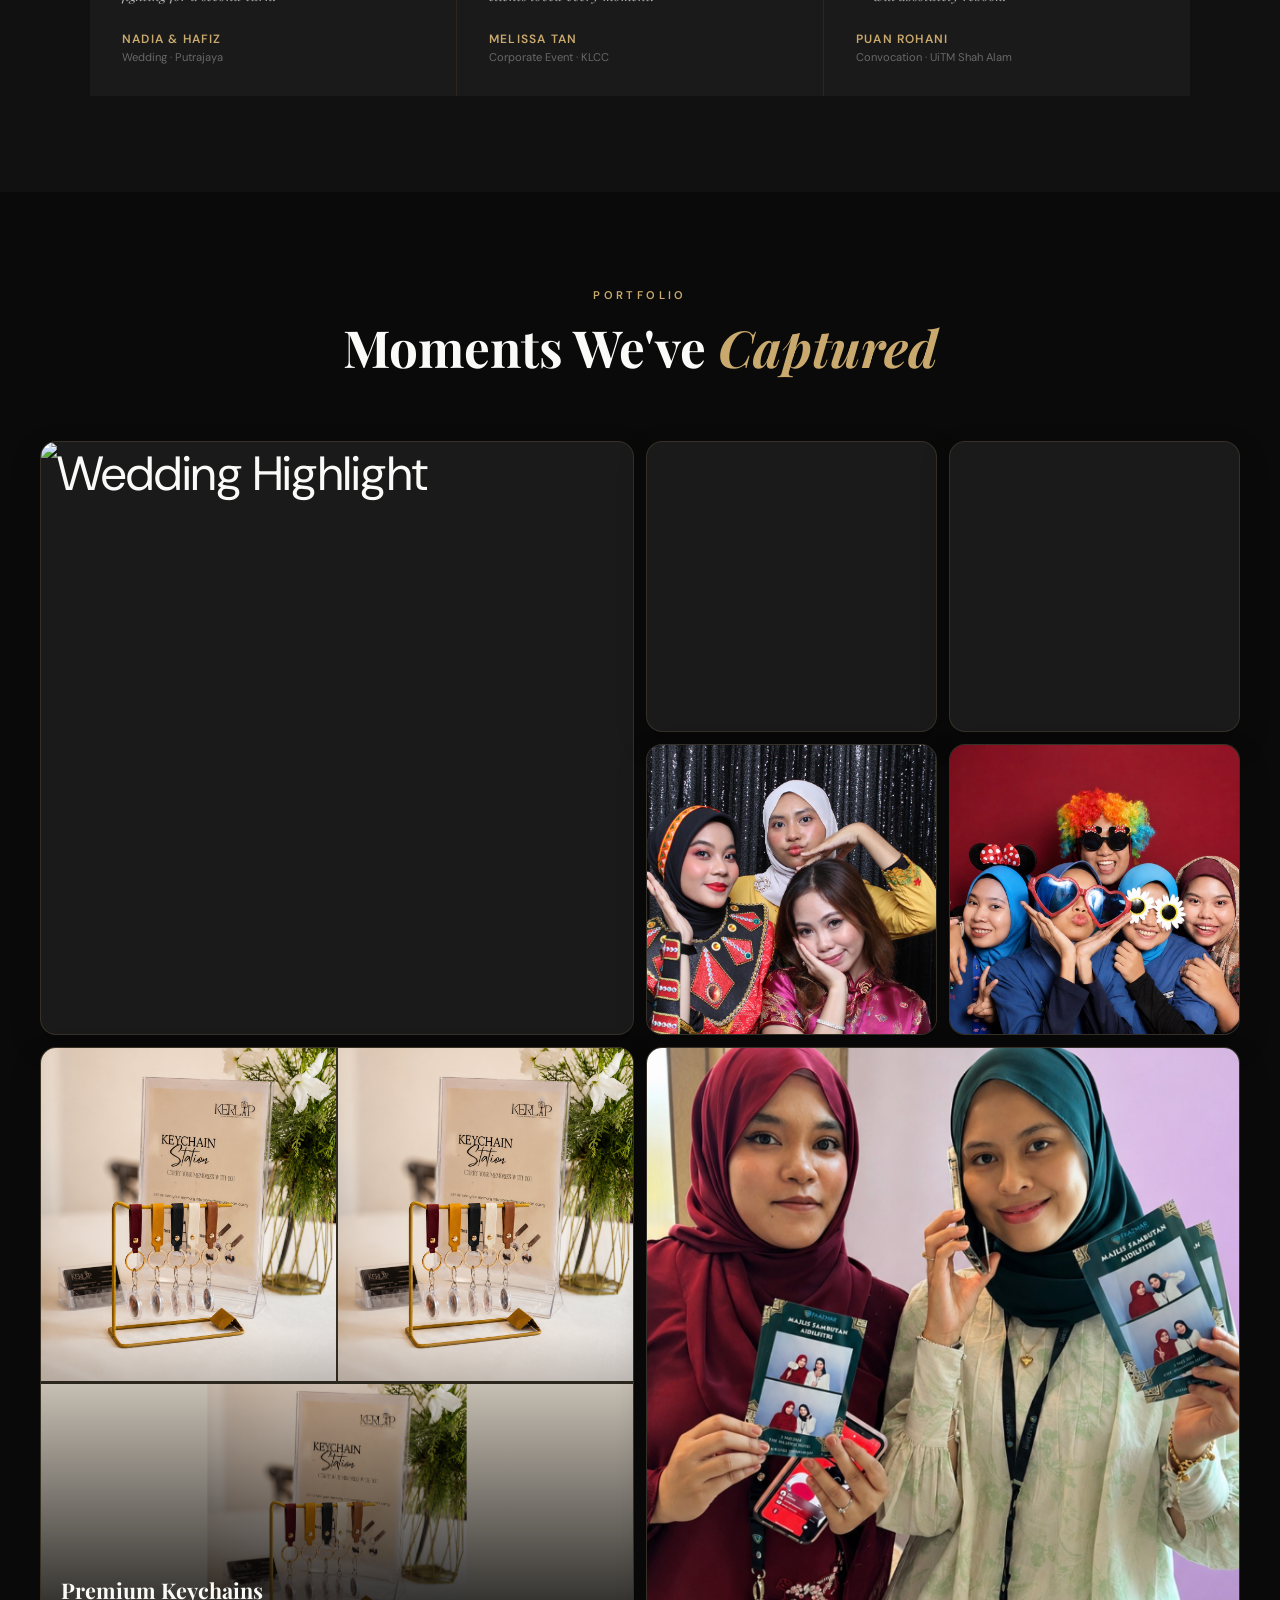
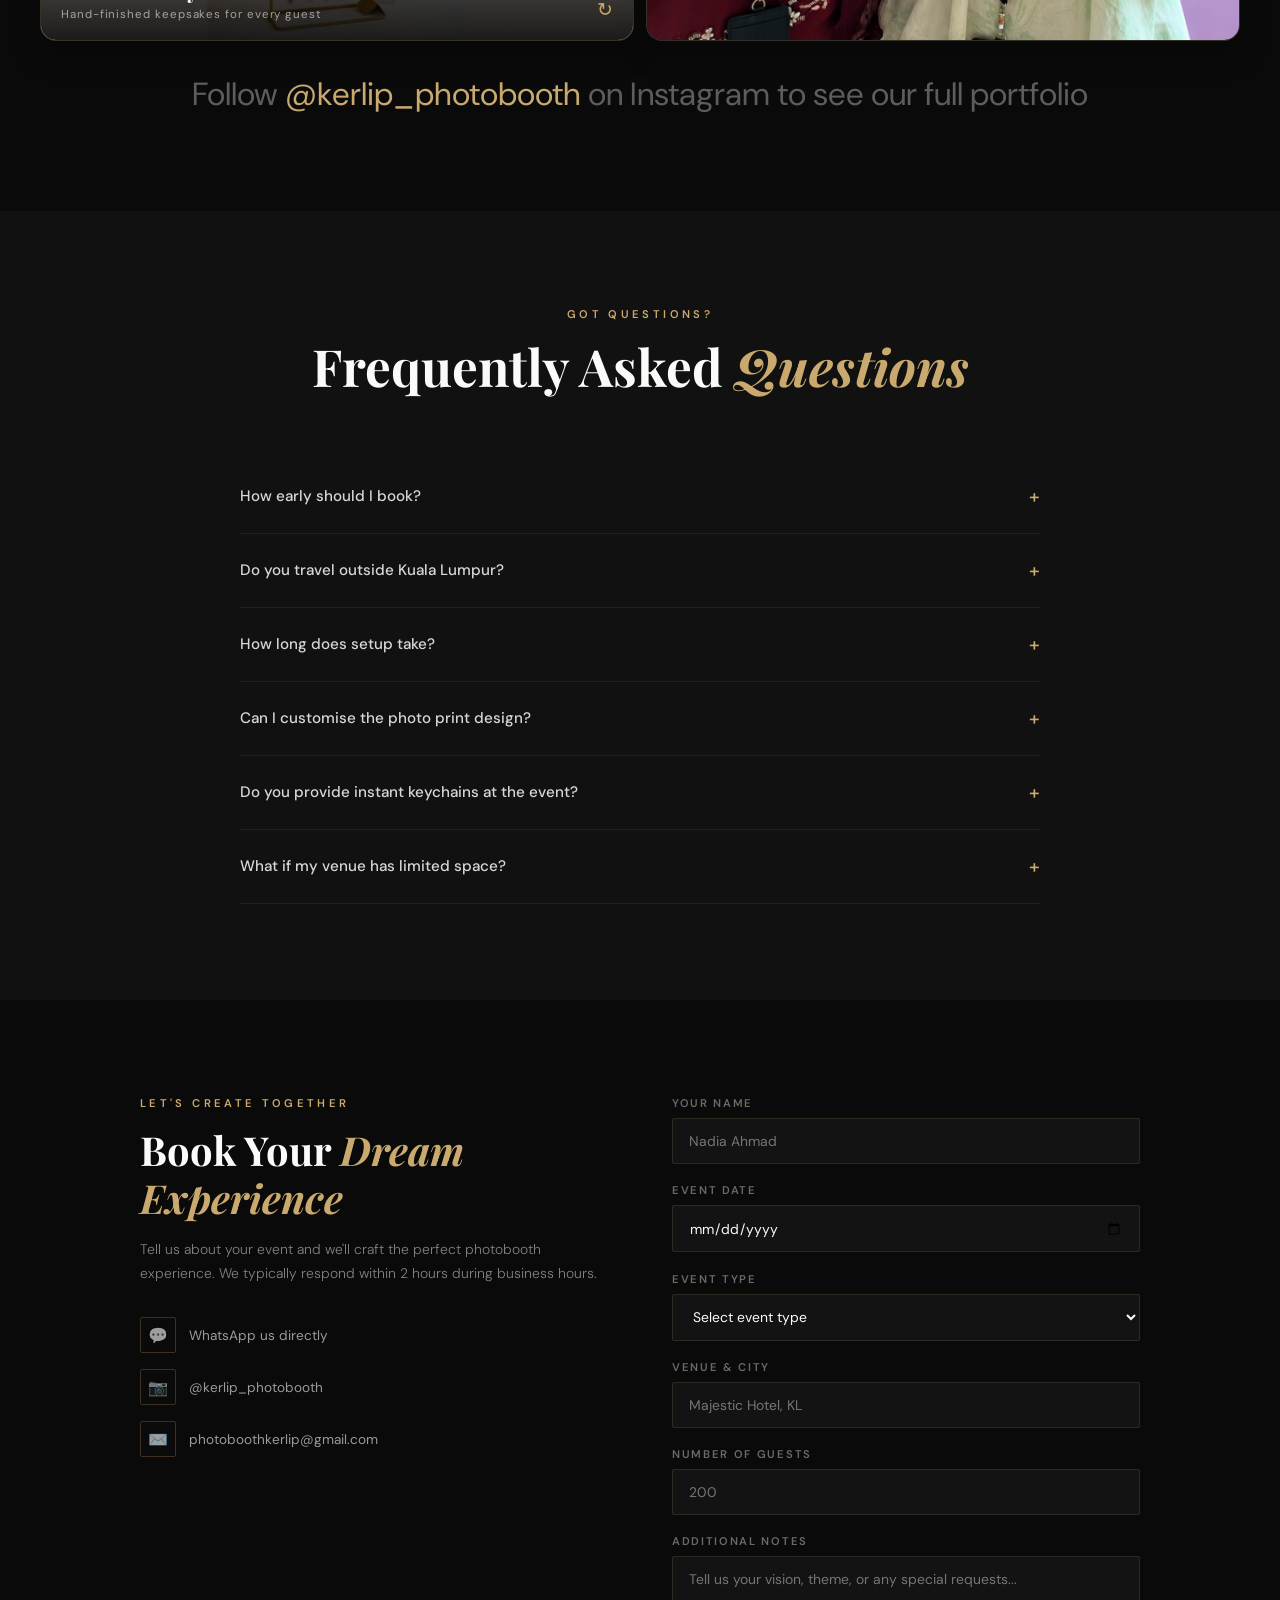
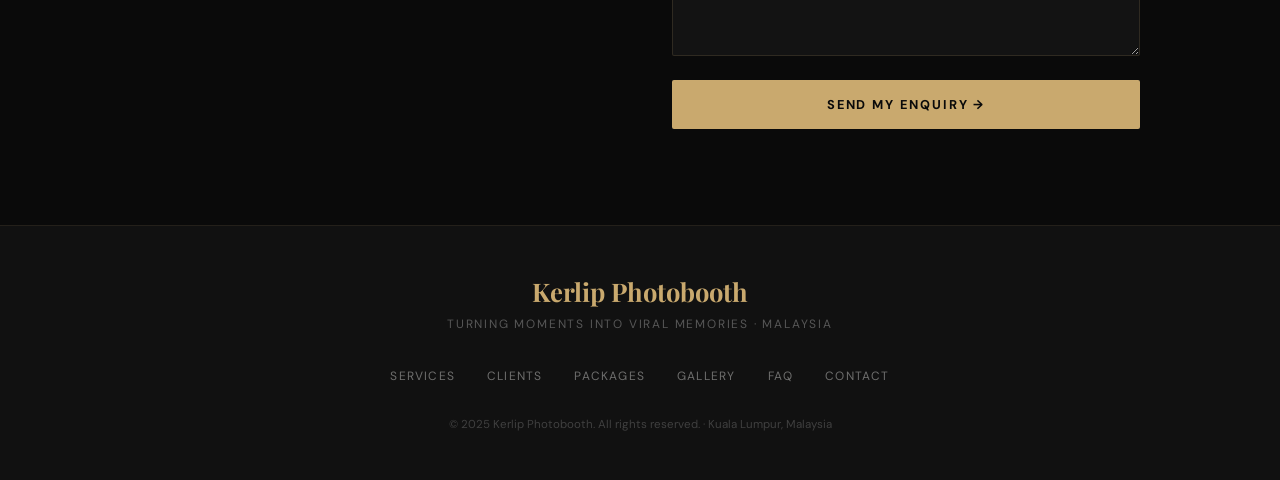
==== commit ea1ac586: "Remove gallery film badge" ====
--- a/index.html
+++ b/index.html
@@ -161,8 +161,6 @@
 .keychain-photo-frame{grid-column:1 / span 2;position:relative;overflow:hidden;background:#e9e0d2;min-width:0;min-height:0}
 .keychain-photo-frame img{object-fit:contain;object-position:center;transform:scale(1.35)}
 .keychain-showcase::after{content:'';position:absolute;inset:0;background:linear-gradient(180deg,transparent 48%,rgba(6,6,6,.9) 100%);pointer-events:none}
-.keychain-film-badge{position:absolute;z-index:2;top:1rem;left:1rem;padding:.45rem .7rem;border:1px solid rgba(250,250,248,.16);border-radius:999px;background:rgba(7,7,7,.52);backdrop-filter:blur(10px);color:rgba(250,250,248,.88);font-size:.62rem;font-weight:600;letter-spacing:.11em;text-transform:uppercase}
-.keychain-film-badge::before{content:'';display:inline-block;width:6px;height:6px;margin-right:.45rem;border-radius:50%;background:var(--gold);vertical-align:1px}
 .keychain-caption{position:absolute;z-index:2;right:1.25rem;bottom:1.1rem;left:1.25rem;display:flex;align-items:flex-end;justify-content:space-between;gap:1rem;text-align:left}
 .keychain-caption strong{display:block;font-family:'Playfair Display',serif;font-size:1.35rem;color:var(--white)}
 .keychain-caption span{display:block;margin-top:.2rem;color:rgba(250,250,248,.58);font-size:.72rem;letter-spacing:.08em}
@@ -582,7 +580,6 @@
     </video>
     <div class="keychain-photo-frame"><img src="F37639FB-9E21-4B77-BC9B-C38E70573DC6.png" alt="Finished premium photo keychains"></div>
   </div>
-  <div class="keychain-film-badge">Featured Film · 3 Sec Loop</div>
   <div class="keychain-caption">
     <div><strong>Premium Keychains</strong><span>Hand-finished keepsakes for every guest</span></div>
     <div class="keychain-caption-mark" aria-hidden="true">↻</div>
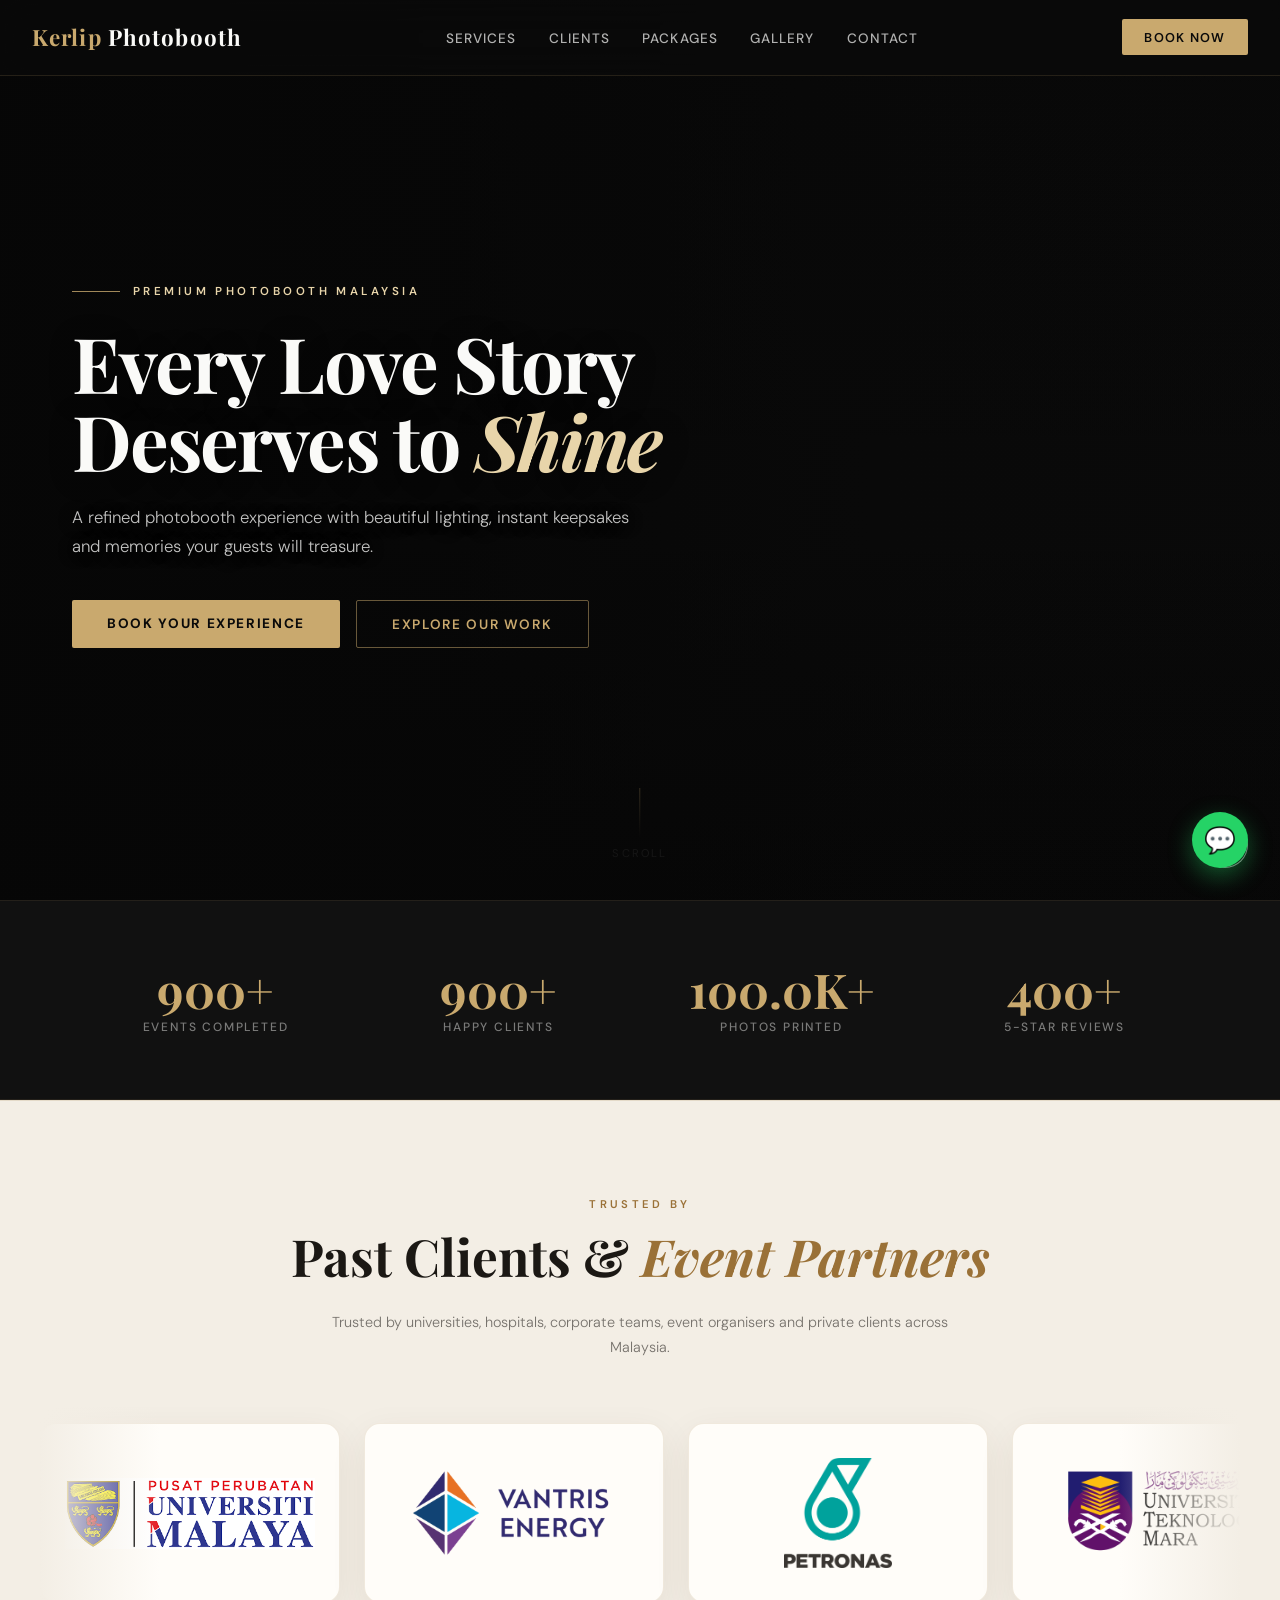
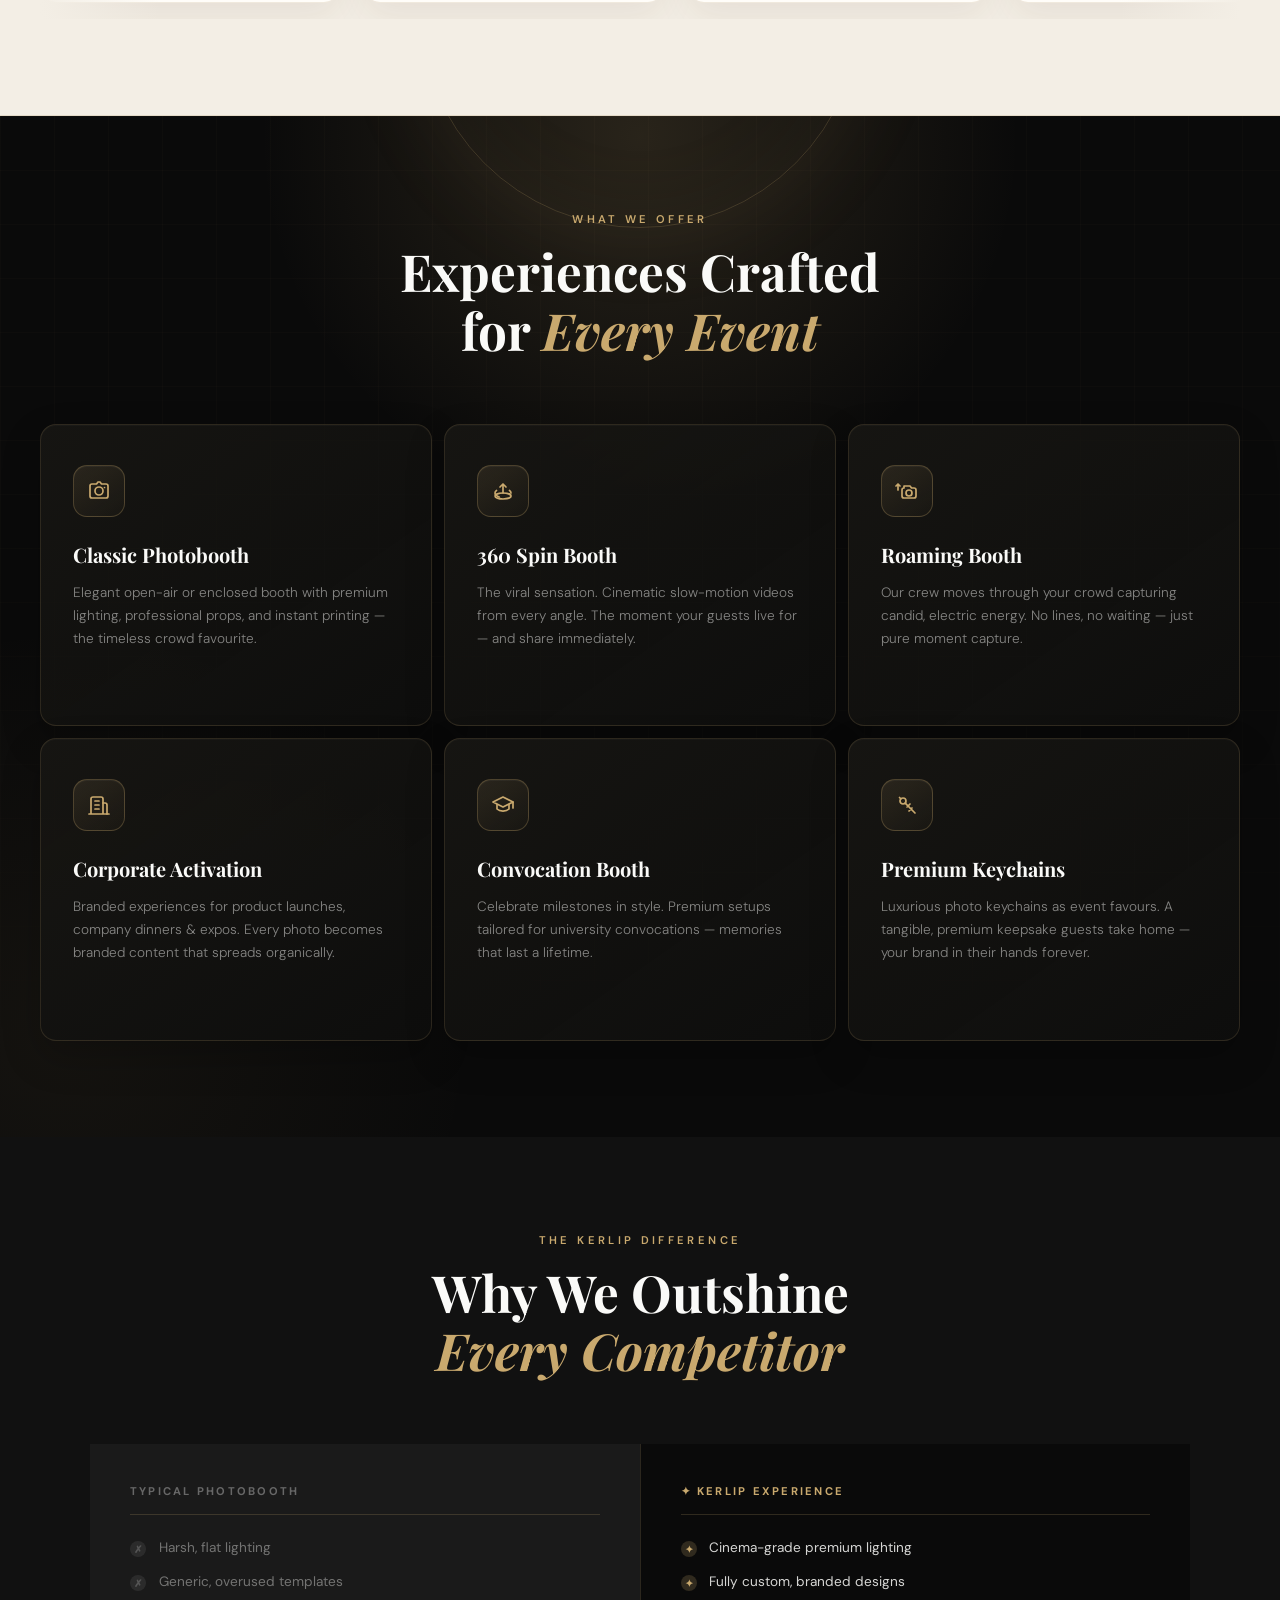
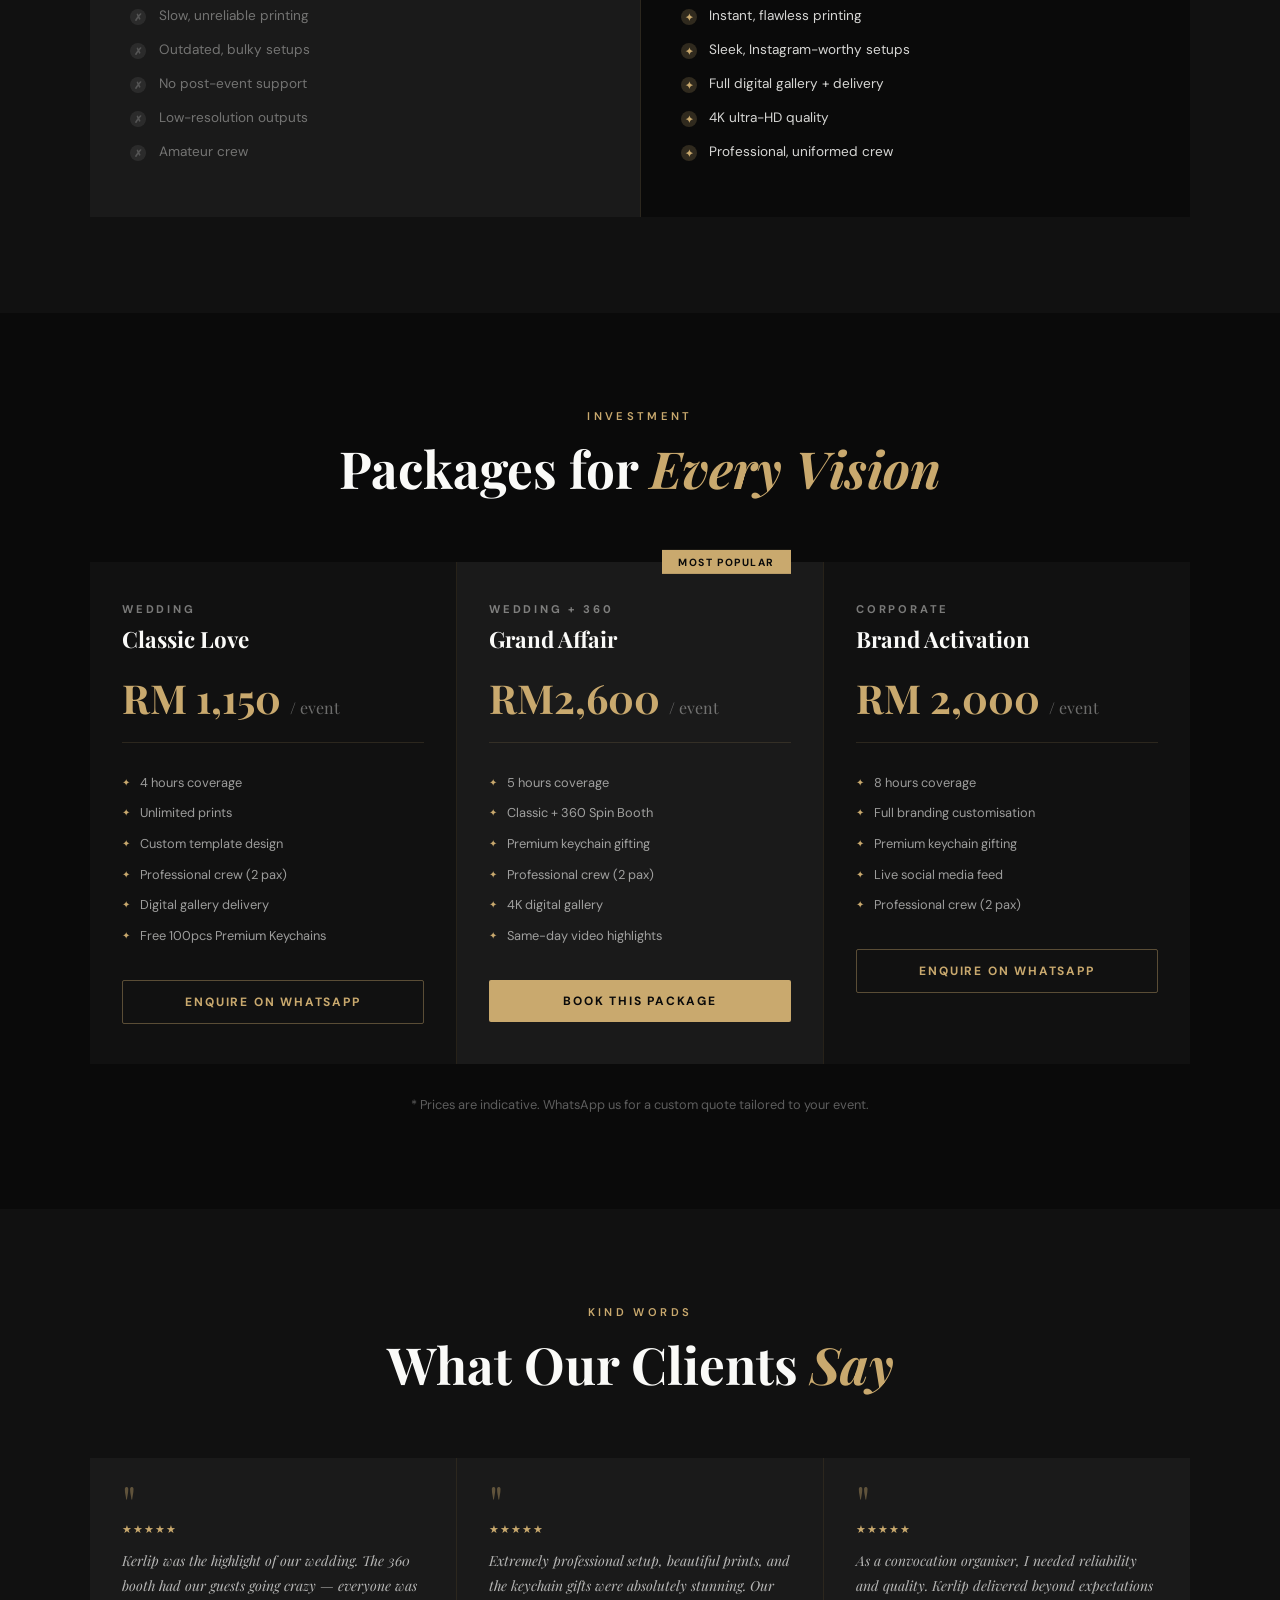
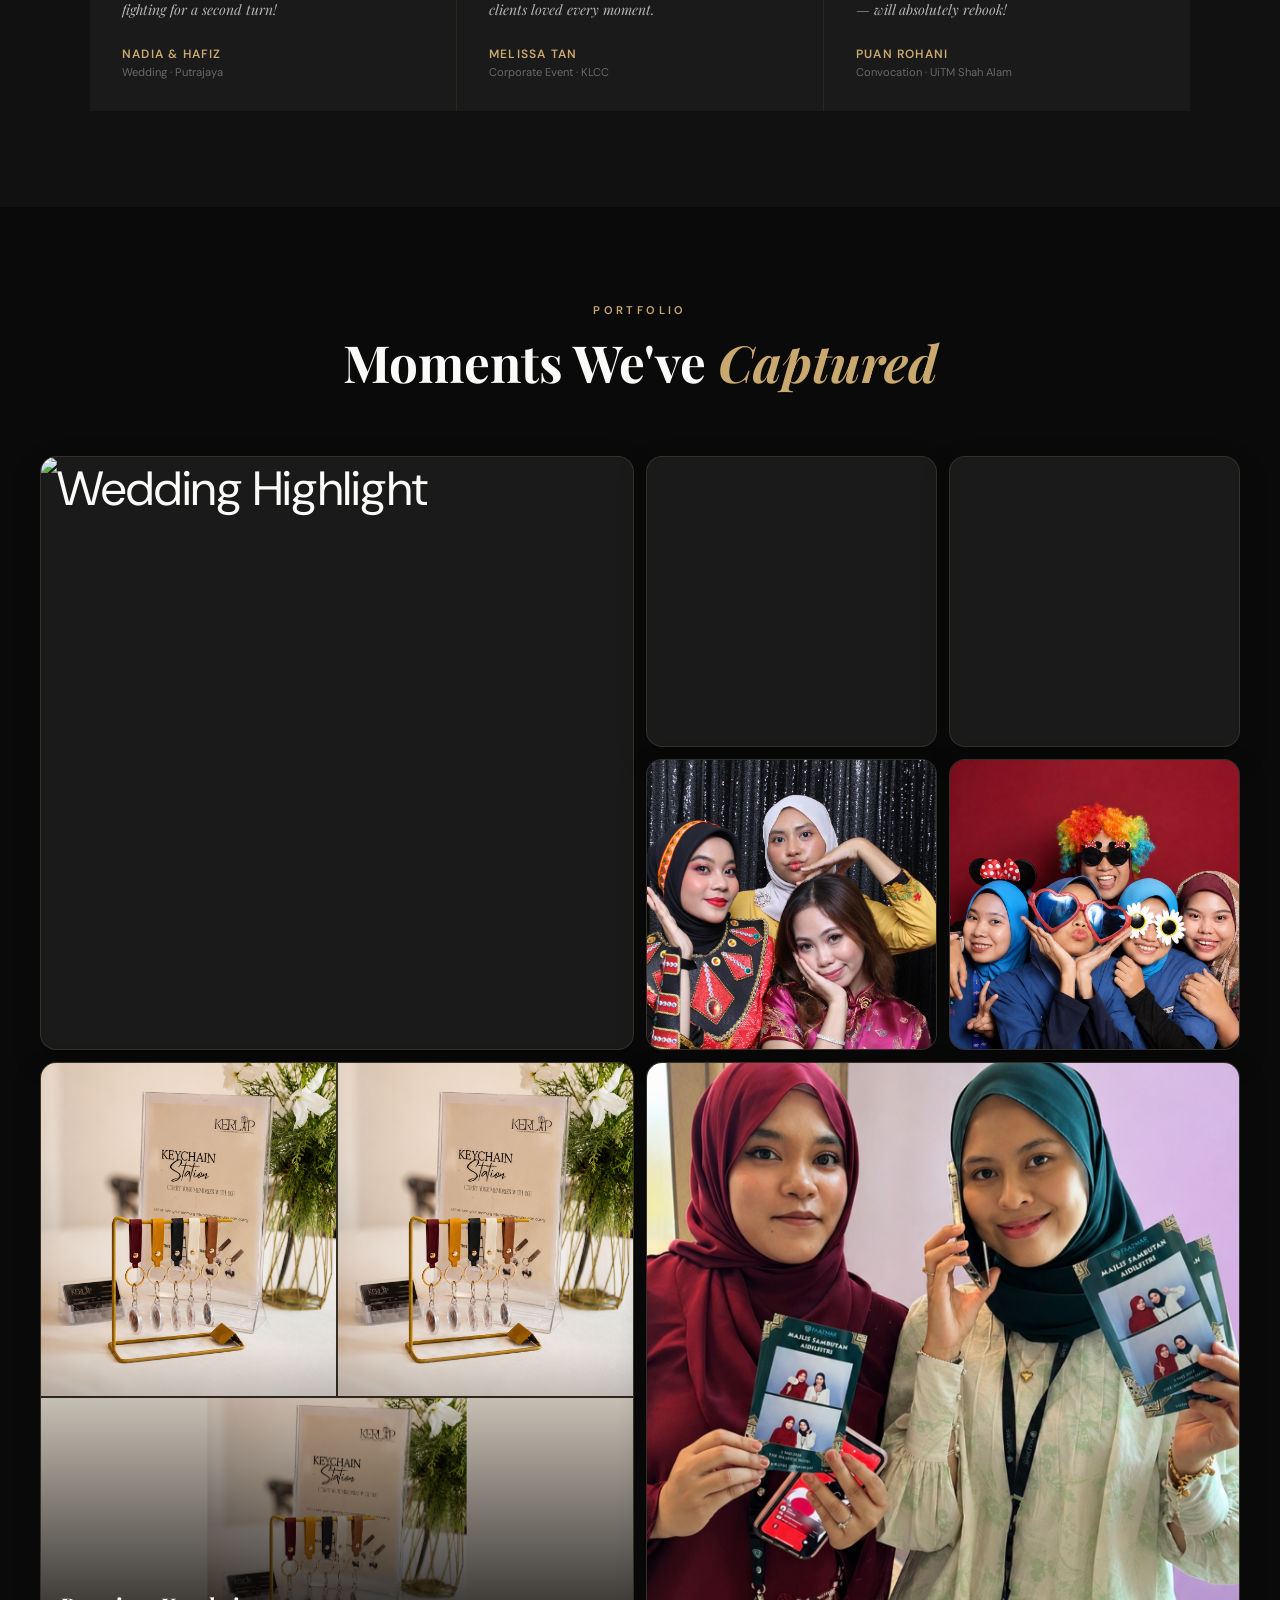
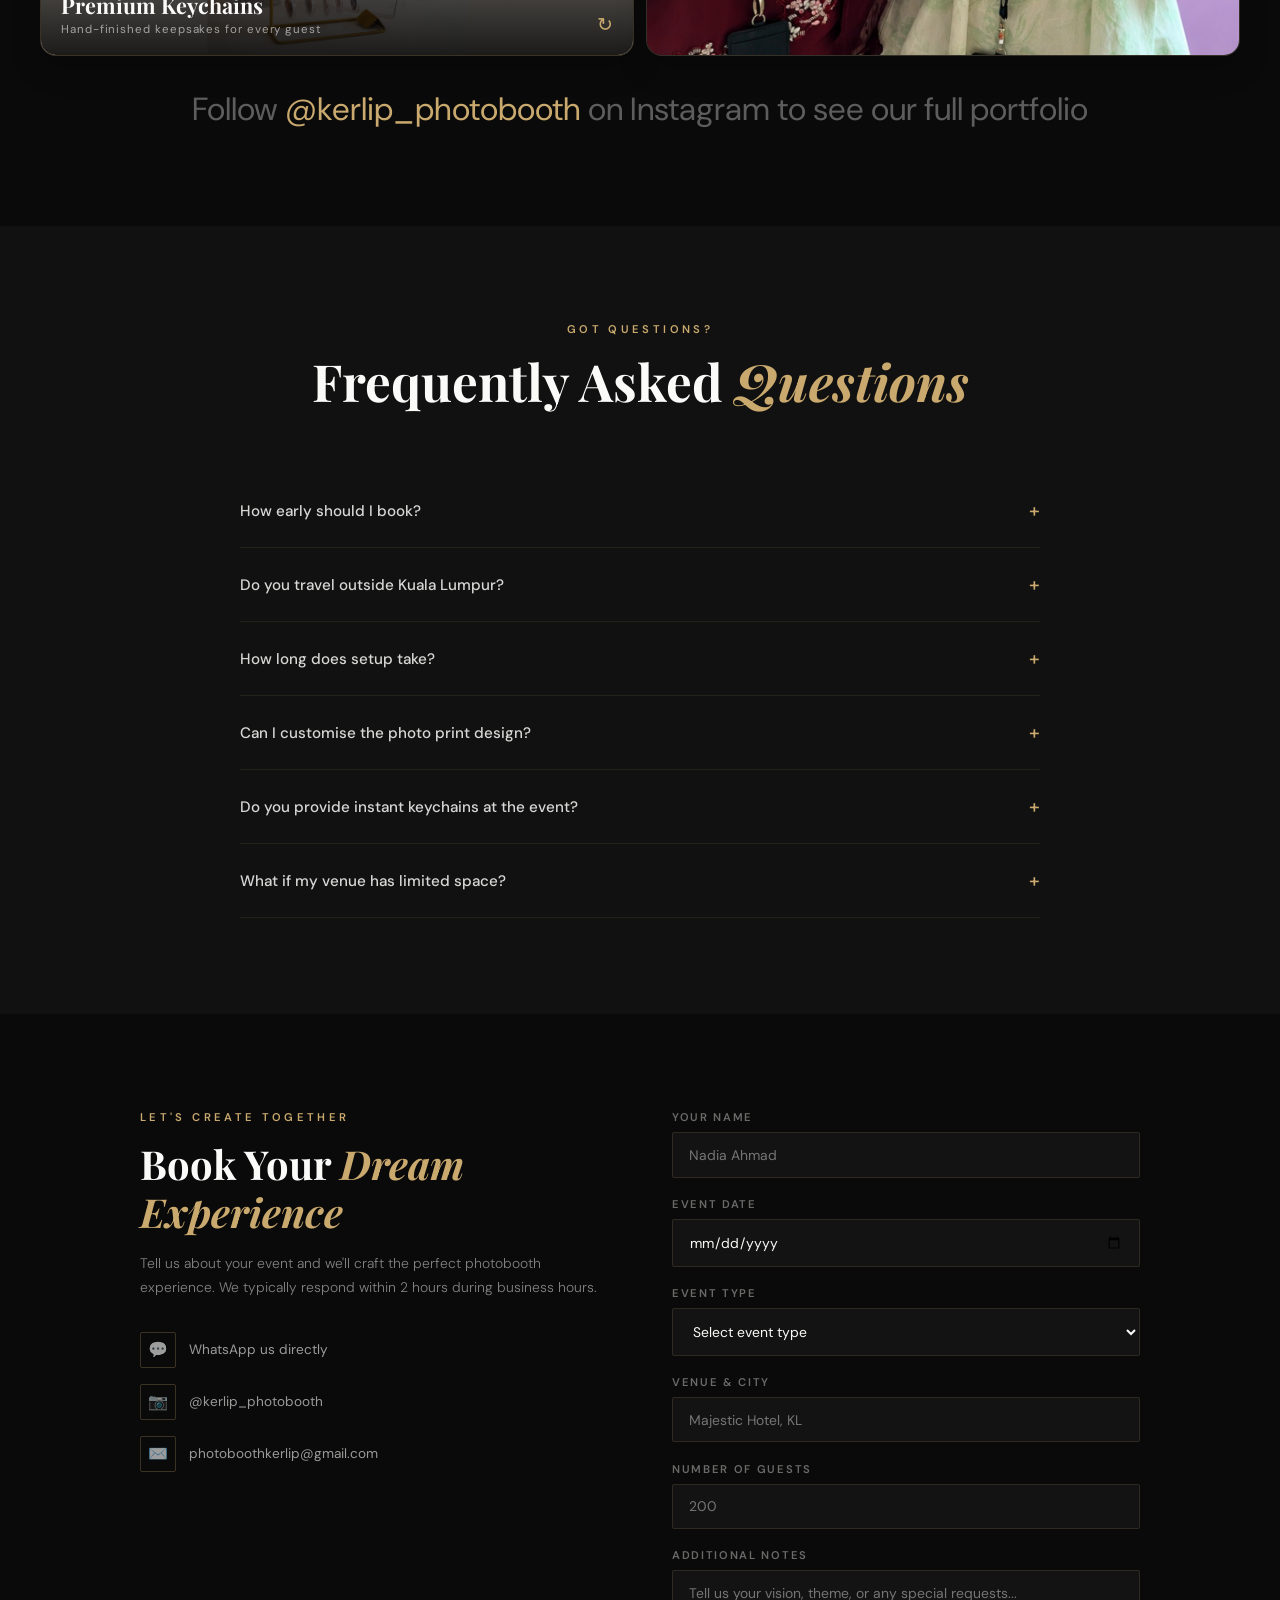
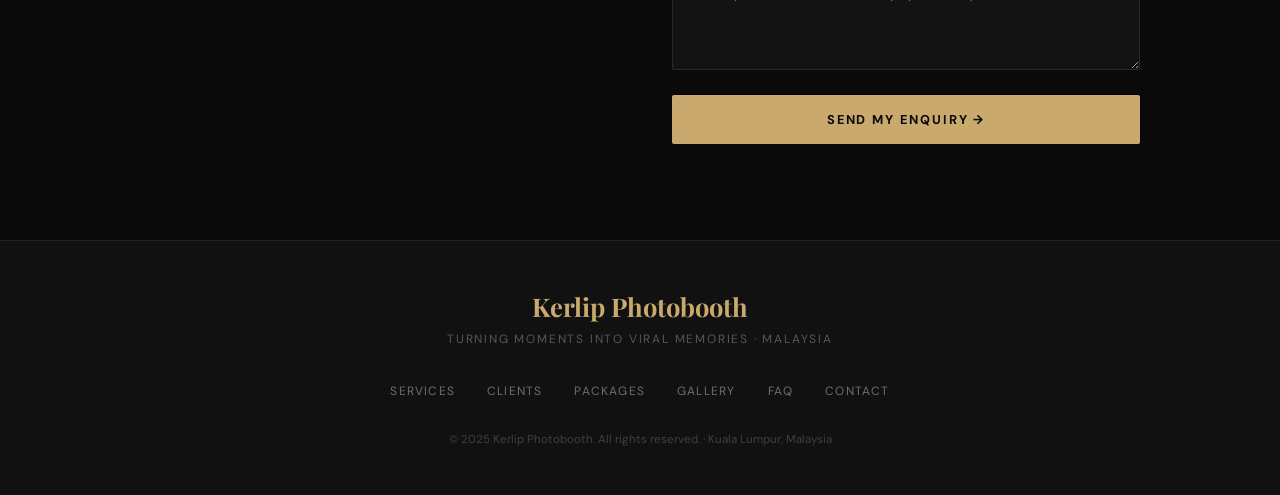
==== commit 6520f9dc: "Add premium spotlight background to services" ====
--- a/index.html
+++ b/index.html
@@ -85,11 +85,14 @@
 .logo-slider:hover .logo-track{animation-play-state:paused}
 
 /* SERVICES */
-.services{padding:6rem 2rem;background:var(--dark)}
-.services-grid{max-width:1200px;margin:0 auto;display:grid;grid-template-columns:repeat(3,1fr);gap:1.5px;background:rgba(201,169,110,0.15)}
-.service-card{background:var(--dark2);padding:2.5rem 2rem;transition:background .4s,transform .4s;cursor:pointer;position:relative;overflow:hidden}
+.services{padding:6rem 2rem;position:relative;overflow:hidden;isolation:isolate;background:radial-gradient(circle at 50% 2%,rgba(201,169,110,.16),transparent 32%),radial-gradient(circle at 5% 90%,rgba(201,169,110,.06),transparent 27%),var(--dark)}
+.services::before{content:'';position:absolute;inset:0;z-index:-1;pointer-events:none;opacity:.23;background-image:linear-gradient(rgba(201,169,110,.11) 1px,transparent 1px),linear-gradient(90deg,rgba(201,169,110,.11) 1px,transparent 1px);background-size:54px 54px;-webkit-mask-image:linear-gradient(to bottom,#000 0%,rgba(0,0,0,.72) 50%,transparent 100%);mask-image:linear-gradient(to bottom,#000 0%,rgba(0,0,0,.72) 50%,transparent 100%)}
+.services::after{content:'';position:absolute;z-index:-1;width:440px;height:440px;top:-330px;left:50%;transform:translateX(-50%);border:1px solid rgba(201,169,110,.22);border-radius:50%;box-shadow:0 0 100px rgba(201,169,110,.08),inset 0 0 100px rgba(201,169,110,.05);pointer-events:none}
+.services .section-header,.services-grid{position:relative;z-index:1}
+.services-grid{max-width:1200px;margin:0 auto;display:grid;grid-template-columns:repeat(3,1fr);gap:12px;background:transparent}
+.service-card{background:linear-gradient(145deg,rgba(23,22,19,.95),rgba(14,14,13,.88));border:1px solid rgba(201,169,110,.16);border-radius:16px;box-shadow:0 16px 38px rgba(0,0,0,.22),inset 0 1px 0 rgba(255,255,255,.025);padding:2.5rem 2rem;transition:background .4s,transform .4s,border-color .4s,box-shadow .4s;cursor:pointer;position:relative;overflow:hidden}
 .service-card::before{content:'';position:absolute;top:0;left:0;right:0;height:2px;background:linear-gradient(90deg,transparent,var(--gold),transparent);transform:scaleX(0);transition:transform 0.4s}
-.service-card:hover{background:var(--dark3);transform:translateY(-3px)}
+.service-card:hover{background:linear-gradient(145deg,rgba(31,29,24,.98),rgba(17,16,14,.94));border-color:rgba(201,169,110,.38);box-shadow:0 20px 48px rgba(0,0,0,.3),0 0 35px rgba(201,169,110,.05),inset 0 1px 0 rgba(255,255,255,.04);transform:translateY(-3px)}
 .service-card:hover::before{transform:scaleX(1)}
 .service-icon{width:52px;height:52px;border:1px solid rgba(201,169,110,.28);border-radius:14px;background:linear-gradient(145deg,rgba(201,169,110,.12),rgba(201,169,110,.025));color:var(--gold);display:flex;align-items:center;justify-content:center;margin-bottom:1.5rem;box-shadow:inset 0 1px 0 rgba(255,255,255,.04);transition:border-color .3s,background .3s,transform .3s,box-shadow .3s}
 .service-icon svg{width:24px;height:24px;fill:none;stroke:currentColor;stroke-width:1.7;stroke-linecap:round;stroke-linejoin:round}
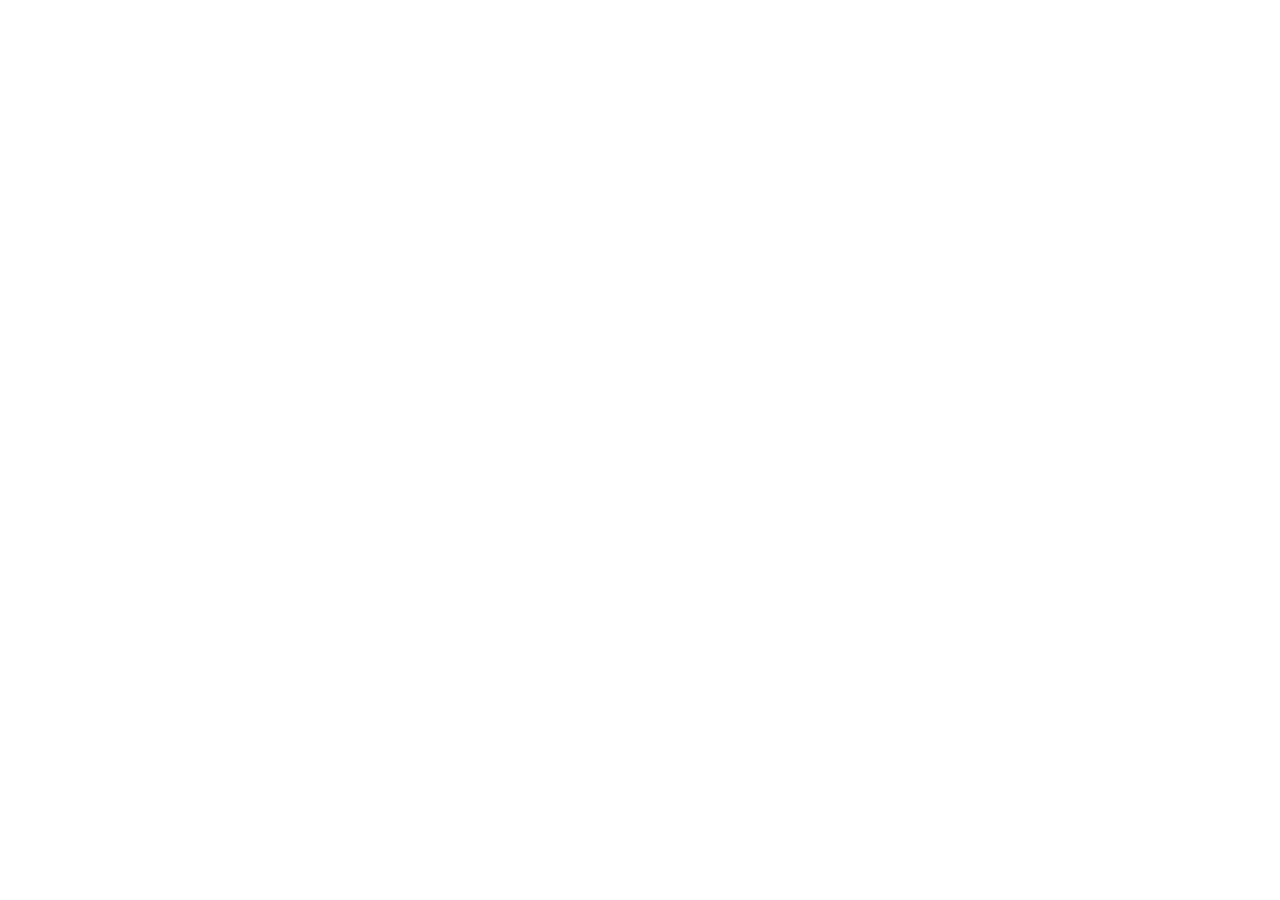
==== commit 2f9fd8f6: "Scale keychain benefits by photobooth sets" ====
--- a/index.html
+++ b/index.html
@@ -1,802 +1,3790 @@
 <!DOCTYPE html>
 <html lang="en">
 <head>
-<meta charset="UTF-8">
-<meta name="viewport" content="width=device-width, initial-scale=1.0">
-<title>Kerlip Photobooth – Premium Photobooth Malaysia</title>
-<link href="https://fonts.googleapis.com/css2?family=Playfair+Display:ital,wght@0,400;0,700;0,900;1,400&family=DM+Sans:wght@300;400;500;600&display=swap" rel="stylesheet">
+<meta charset="UTF-8" />
+<meta name="viewport" content="width=device-width, initial-scale=1.0" />
+<title>Kerlip Photobooth — Admin Console</title>
+<script src="https://cdnjs.cloudflare.com/ajax/libs/jspdf/2.5.1/jspdf.umd.min.js"></script>
+<script src="https://cdnjs.cloudflare.com/ajax/libs/jspdf-autotable/3.8.2/jspdf.plugin.autotable.min.js"></script>
+<script src="https://cdnjs.cloudflare.com/ajax/libs/xlsx/0.18.5/xlsx.full.min.js"></script>
+<link rel="icon" type="image/png" href="[data-uri]">
 <style>
-*{margin:0;padding:0;box-sizing:border-box}
+@import url('https://fonts.googleapis.com/css2?family=Playfair+Display:ital,wght@0,600;0,700&family=Inter:wght@400;500;600;700;800&display=swap');
+
 :root{
-  --gold:#C9A96E;
-  --gold-light:#E8D5AA;
-  --dark:#0A0A0A;
-  --dark2:#111111;
-  --dark3:#1A1A1A;
-  --gray:#888;
-  --white:#FAFAF8;
-  --red:#8B1A2B;
-}
-html{scroll-behavior:smooth}
-body{background:var(--dark);color:var(--white);font-family:'DM Sans',sans-serif;overflow-x:hidden}
-
-/* NAV */
-nav{position:fixed;top:0;left:0;right:0;z-index:100;padding:1.2rem 2rem;display:flex;justify-content:space-between;align-items:center;background:rgba(10,10,10,0.85);backdrop-filter:blur(20px);border-bottom:1px solid rgba(201,169,110,0.15)}
-.logo{font-family:'Playfair Display',serif;font-size:1.4rem;font-weight:700;letter-spacing:0.05em;color:var(--gold)}
-.logo span{color:var(--white)}
-.nav-links{display:flex;gap:2rem;list-style:none}
-.nav-links a{color:rgba(250,250,248,0.7);text-decoration:none;font-size:0.85rem;font-weight:500;letter-spacing:0.08em;text-transform:uppercase;transition:color 0.3s}
-.nav-links a:hover{color:var(--gold)}
-.nav-cta{background:var(--gold);color:var(--dark);padding:0.6rem 1.4rem;border-radius:2px;font-size:0.8rem;font-weight:600;letter-spacing:0.1em;text-transform:uppercase;text-decoration:none;transition:all 0.3s}
-.nav-cta:hover{background:var(--gold-light)}
-
-/* HERO */
-.hero{min-height:100svh;display:flex;align-items:center;position:relative;overflow:hidden;background:var(--dark)}
-.hero-video{position:absolute;inset:0;width:100%;height:100%;object-fit:cover;object-position:center 48%;z-index:0}
-.hero-overlay{position:absolute;inset:0;z-index:1;background:linear-gradient(90deg,rgba(6,6,6,.92) 0%,rgba(6,6,6,.74) 36%,rgba(6,6,6,.25) 68%,rgba(6,6,6,.16) 100%),linear-gradient(0deg,rgba(6,6,6,.65) 0%,transparent 42%,rgba(6,6,6,.3) 100%)}
-.hero-content{position:relative;z-index:2;width:min(1200px,100%);margin:0 auto;padding:9rem 2rem 7rem;text-align:left}
-.hero-copy{max-width:650px}
-.hero-eyebrow{font-size:0.72rem;font-weight:600;letter-spacing:0.3em;text-transform:uppercase;color:var(--gold-light);margin-bottom:1.5rem;display:flex;align-items:center;gap:0.8rem}
-.hero-eyebrow::before{content:'';width:48px;height:1px;background:var(--gold);opacity:0.8}
-.hero h1{font-family:'Playfair Display',serif;font-size:clamp(3.2rem,6vw,6rem);font-weight:700;line-height:1.02;margin-bottom:1.5rem;letter-spacing:-0.025em;text-wrap:balance;text-shadow:0 3px 30px rgba(0,0,0,.28)}
-.hero h1 em{font-style:italic;color:var(--gold-light)}
-.hero-sub{font-size:1.05rem;color:rgba(250,250,248,0.78);max-width:560px;margin:0 0 2.5rem;line-height:1.7;font-weight:300;text-shadow:0 2px 18px rgba(0,0,0,.45)}
-.hero-btns{display:flex;gap:1rem;justify-content:flex-start;flex-wrap:wrap}
-.btn-primary{background:var(--gold);color:var(--dark);padding:0.9rem 2.2rem;font-size:0.85rem;font-weight:700;letter-spacing:0.12em;text-transform:uppercase;text-decoration:none;border-radius:2px;transition:all 0.3s}
-.btn-primary:hover{background:var(--gold-light);transform:translateY(-2px)}
-.btn-outline{border:1px solid rgba(201,169,110,0.5);color:var(--gold);padding:0.9rem 2.2rem;font-size:0.85rem;font-weight:600;letter-spacing:0.12em;text-transform:uppercase;text-decoration:none;border-radius:2px;transition:all 0.3s}
-.btn-outline:hover{border-color:var(--gold);background:rgba(201,169,110,0.08)}
-.hero-scroll{position:absolute;bottom:2.5rem;left:50%;transform:translateX(-50%);display:flex;flex-direction:column;align-items:center;gap:0.5rem;color:rgba(250,250,248,0.3);font-size:0.7rem;letter-spacing:0.2em;text-transform:uppercase}
-.video-toggle{position:absolute;right:2rem;bottom:2rem;z-index:3;width:46px;height:46px;border-radius:50%;border:1px solid rgba(250,250,248,.5);background:rgba(10,10,10,.4);backdrop-filter:blur(12px);color:var(--white);display:grid;place-items:center;cursor:pointer;font-size:1rem;transition:background .3s,border-color .3s,transform .3s}
-.video-toggle:hover{background:rgba(10,10,10,.7);border-color:var(--gold);transform:scale(1.05)}
-.scroll-line{width:1px;height:50px;background:linear-gradient(to bottom,var(--gold),transparent);animation:scrollPulse 2s ease-in-out infinite}
-@keyframes scrollPulse{0%,100%{opacity:0.3;transform:scaleY(1)}50%{opacity:1;transform:scaleY(1.2)}}
-
-/* STATS */
-.stats{padding:4rem 2rem;border-top:1px solid rgba(201,169,110,0.1);border-bottom:1px solid rgba(201,169,110,0.1);background:var(--dark2)}
-.stats-grid{max-width:1100px;margin:0 auto;display:grid;grid-template-columns:repeat(4,1fr);gap:2rem;text-align:center}
-.stat-num{font-family:'Playfair Display',serif;font-size:3rem;font-weight:700;color:var(--gold);line-height:1}
-.stat-label{font-size:0.75rem;font-weight:500;letter-spacing:0.15em;text-transform:uppercase;color:rgba(250,250,248,0.45);margin-top:0.4rem}
-
-/* SECTION HEADER */
-.section-header{text-align:center;margin-bottom:4rem}
-.section-eyebrow{font-size:0.7rem;font-weight:600;letter-spacing:0.3em;text-transform:uppercase;color:var(--gold);margin-bottom:1rem}
-.section-title{font-family:'Playfair Display',serif;font-size:clamp(2rem,4vw,3.2rem);font-weight:700;line-height:1.15}
-.section-title em{font-style:italic;color:var(--gold)}
-
-
-
-/* CLIENTS */
-.clients{padding:6rem 2rem;background:#f3eee5;border-top:1px solid rgba(151,113,53,.16);border-bottom:1px solid rgba(151,113,53,.16);overflow:hidden}
-.clients .section-eyebrow{color:#9a7137}
-.clients .section-title{color:#1b1814}
-.clients .section-title em{color:#9a7137}
-.clients-sub{max-width:650px;margin:-2.5rem auto 3rem;text-align:center;font-size:0.9rem;line-height:1.7;color:rgba(27,24,20,.58);font-weight:300}
-.logo-slider{max-width:1200px;margin:0 auto;overflow:hidden;position:relative;padding:1rem 0}
-.logo-slider::before,.logo-slider::after{content:'';position:absolute;top:0;width:120px;height:100%;z-index:2;pointer-events:none}
-.logo-slider::before{left:0;background:linear-gradient(to right,#f3eee5,transparent)}
-.logo-slider::after{right:0;background:linear-gradient(to left,#f3eee5,transparent)}
-.logo-track{display:flex;gap:1.5rem;width:max-content;animation:scrollLogos 28s linear infinite}
-.logo-card{width:300px;height:180px;background:#fffdf9;border:1px solid rgba(151,113,53,.14);display:flex;align-items:center;justify-content:center;padding:1.5rem;border-radius:16px;box-shadow:0 12px 36px rgba(72,53,28,.08);transition:border-color .3s,box-shadow .3s,transform .3s}
-.logo-card:hover{border-color:rgba(151,113,53,.38);box-shadow:0 18px 42px rgba(72,53,28,.13);transform:translateY(-4px)}
-.logo-card img{max-width:100%;max-height:110px;object-fit:contain;filter:none;opacity:1;transition:transform .3s}
-.logo-card:hover img{transform:scale(1.035)}
-@keyframes scrollLogos{0%{transform:translateX(0)}100%{transform:translateX(-50%)}}
-.logo-slider:hover .logo-track{animation-play-state:paused}
-
-/* SERVICES */
-.services{padding:6rem 2rem;position:relative;overflow:hidden;isolation:isolate;background:radial-gradient(circle at 50% 2%,rgba(201,169,110,.16),transparent 32%),radial-gradient(circle at 5% 90%,rgba(201,169,110,.06),transparent 27%),var(--dark)}
-.services::before{content:'';position:absolute;inset:0;z-index:-1;pointer-events:none;opacity:.23;background-image:linear-gradient(rgba(201,169,110,.11) 1px,transparent 1px),linear-gradient(90deg,rgba(201,169,110,.11) 1px,transparent 1px);background-size:54px 54px;-webkit-mask-image:linear-gradient(to bottom,#000 0%,rgba(0,0,0,.72) 50%,transparent 100%);mask-image:linear-gradient(to bottom,#000 0%,rgba(0,0,0,.72) 50%,transparent 100%)}
-.services::after{content:'';position:absolute;z-index:-1;width:440px;height:440px;top:-330px;left:50%;transform:translateX(-50%);border:1px solid rgba(201,169,110,.22);border-radius:50%;box-shadow:0 0 100px rgba(201,169,110,.08),inset 0 0 100px rgba(201,169,110,.05);pointer-events:none}
-.services .section-header,.services-grid{position:relative;z-index:1}
-.services-grid{max-width:1200px;margin:0 auto;display:grid;grid-template-columns:repeat(3,1fr);gap:12px;background:transparent}
-.service-card{background:linear-gradient(145deg,rgba(23,22,19,.95),rgba(14,14,13,.88));border:1px solid rgba(201,169,110,.16);border-radius:16px;box-shadow:0 16px 38px rgba(0,0,0,.22),inset 0 1px 0 rgba(255,255,255,.025);padding:2.5rem 2rem;transition:background .4s,transform .4s,border-color .4s,box-shadow .4s;cursor:pointer;position:relative;overflow:hidden}
-.service-card::before{content:'';position:absolute;top:0;left:0;right:0;height:2px;background:linear-gradient(90deg,transparent,var(--gold),transparent);transform:scaleX(0);transition:transform 0.4s}
-.service-card:hover{background:linear-gradient(145deg,rgba(31,29,24,.98),rgba(17,16,14,.94));border-color:rgba(201,169,110,.38);box-shadow:0 20px 48px rgba(0,0,0,.3),0 0 35px rgba(201,169,110,.05),inset 0 1px 0 rgba(255,255,255,.04);transform:translateY(-3px)}
-.service-card:hover::before{transform:scaleX(1)}
-.service-icon{width:52px;height:52px;border:1px solid rgba(201,169,110,.28);border-radius:14px;background:linear-gradient(145deg,rgba(201,169,110,.12),rgba(201,169,110,.025));color:var(--gold);display:flex;align-items:center;justify-content:center;margin-bottom:1.5rem;box-shadow:inset 0 1px 0 rgba(255,255,255,.04);transition:border-color .3s,background .3s,transform .3s,box-shadow .3s}
-.service-icon svg{width:24px;height:24px;fill:none;stroke:currentColor;stroke-width:1.7;stroke-linecap:round;stroke-linejoin:round}
-.service-card:hover .service-icon{border-color:rgba(201,169,110,.72);background:linear-gradient(145deg,rgba(201,169,110,.2),rgba(201,169,110,.05));transform:translateY(-2px) rotate(-2deg);box-shadow:0 10px 28px rgba(0,0,0,.22),inset 0 1px 0 rgba(255,255,255,.06)}
-.service-card h3{font-family:'Playfair Display',serif;font-size:1.25rem;font-weight:700;margin-bottom:0.8rem;transition:color 0.3s}
-.service-card:hover h3{color:var(--gold)}
-.service-card p{font-size:0.85rem;color:rgba(250,250,248,0.5);line-height:1.7;font-weight:300}
-.service-tag{display:inline-block;margin-top:1.2rem;font-size:0.7rem;font-weight:600;letter-spacing:0.15em;text-transform:uppercase;color:var(--gold);opacity:0}
-.service-card:hover .service-tag{opacity:1}
-
-/* WHY */
-.why{padding:6rem 2rem;background:var(--dark2)}
-.why-inner{max-width:1100px;margin:0 auto}
-.comparison{display:grid;grid-template-columns:1fr 1fr;gap:1px;background:rgba(201,169,110,0.15);margin-top:3rem}
-.comp-col{padding:2.5rem}
-.comp-col.them{background:var(--dark3)}
-.comp-col.us{background:var(--dark)}
-.comp-head{font-size:0.7rem;font-weight:700;letter-spacing:0.2em;text-transform:uppercase;margin-bottom:1.5rem;padding-bottom:1rem;border-bottom:1px solid rgba(201,169,110,0.2)}
-.comp-col.them .comp-head{color:rgba(250,250,248,0.35)}
-.comp-col.us .comp-head{color:var(--gold)}
-.comp-item{display:flex;gap:0.8rem;align-items:flex-start;margin-bottom:1rem;font-size:0.85rem}
-.comp-col.them .comp-item{color:rgba(250,250,248,0.4)}
-.comp-col.us .comp-item{color:rgba(250,250,248,0.85)}
-.comp-check{width:16px;height:16px;border-radius:50%;flex-shrink:0;margin-top:2px;display:flex;align-items:center;justify-content:center;font-size:10px;font-weight:700}
-.comp-col.them .comp-check{background:rgba(255,255,255,0.08);color:rgba(255,255,255,0.2)}
-.comp-col.us .comp-check{background:rgba(201,169,110,0.2);color:var(--gold)}
-
-/* PACKAGES */
-.packages{padding:6rem 2rem;background:var(--dark)}
-.packages-grid{max-width:1100px;margin:0 auto;display:grid;grid-template-columns:repeat(3,1fr);gap:1px;background:rgba(201,169,110,0.15)}
-.pkg-card{background:var(--dark2);padding:2.5rem 2rem;position:relative}
-.pkg-card.featured{background:var(--dark3)}
-.pkg-badge{position:absolute;top:0;right:2rem;transform:translateY(-50%);background:var(--gold);color:var(--dark);font-size:0.65rem;font-weight:700;letter-spacing:0.15em;text-transform:uppercase;padding:0.35rem 1rem}
-.pkg-name{font-size:0.7rem;font-weight:700;letter-spacing:0.25em;text-transform:uppercase;color:rgba(250,250,248,0.45);margin-bottom:0.5rem}
-.pkg-title{font-family:'Playfair Display',serif;font-size:1.4rem;font-weight:700;margin-bottom:1.5rem}
-.pkg-price{font-size:2.5rem;font-weight:700;color:var(--gold);font-family:'Playfair Display',serif;line-height:1}
-.pkg-price span{font-size:1rem;font-weight:400;color:rgba(250,250,248,0.4)}
-.pkg-divider{height:1px;background:rgba(201,169,110,0.15);margin:1.5rem 0}
-.pkg-feature{font-size:0.8rem;color:rgba(250,250,248,0.6);padding:0.4rem 0;display:flex;gap:0.6rem;line-height:1.4}
-.pkg-feature::before{content:'✦';color:var(--gold);font-size:0.6rem;margin-top:2px;flex-shrink:0}
-.pkg-btn{display:block;text-align:center;margin-top:1.8rem;padding:0.8rem;font-size:0.75rem;font-weight:700;letter-spacing:0.15em;text-transform:uppercase;text-decoration:none;border-radius:2px;transition:all 0.3s}
-.pkg-btn-outline{border:1px solid rgba(201,169,110,0.4);color:var(--gold)}
-.pkg-btn-outline:hover{background:rgba(201,169,110,0.1);border-color:var(--gold)}
-.pkg-btn-filled{background:var(--gold);color:var(--dark)}
-.pkg-btn-filled:hover{background:var(--gold-light)}
-
-/* TESTIMONIALS */
-.testimonials{padding:6rem 2rem;background:var(--dark2)}
-.testi-grid{max-width:1100px;margin:0 auto;display:grid;grid-template-columns:repeat(3,1fr);gap:1px;background:rgba(201,169,110,0.15)}
-.testi-card{background:var(--dark3);padding:2rem;position:relative}
-.testi-quote{font-family:'Playfair Display',serif;font-size:3rem;line-height:0.5;color:var(--gold);opacity:0.4;margin-bottom:0.5rem}
-.testi-text{font-size:0.87rem;line-height:1.75;color:rgba(250,250,248,0.7);font-style:italic;margin-bottom:1.5rem;font-family:'Playfair Display',serif;font-weight:400}
-.testi-author{font-size:0.75rem;font-weight:600;letter-spacing:0.1em;text-transform:uppercase;color:var(--gold)}
-.testi-event{font-size:0.7rem;color:rgba(250,250,248,0.35);margin-top:0.2rem}
-.stars{color:var(--gold);font-size:0.7rem;letter-spacing:0.1em;margin-bottom:0.8rem}
-
-/* GALLERY */
-.gallery{padding:6rem 2rem;background:var(--dark)}
-.gallery-inner{max-width:1200px;margin:0 auto}
-.gallery-grid{display:grid;grid-template-columns:repeat(4,1fr);grid-template-rows:auto;gap:12px;background:transparent;margin-top:3rem}
-.gallery-item{overflow:hidden;aspect-ratio:1;background:var(--dark3);display:flex;align-items:center;justify-content:center;font-size:3rem;position:relative;cursor:pointer;border:1px solid rgba(201,169,110,.16);border-radius:16px;box-shadow:0 12px 30px rgba(0,0,0,.22)}
-.gallery-item:first-child{grid-column:span 2;grid-row:span 2;aspect-ratio:auto}
-.gallery-overlay{position:absolute;inset:0;background:rgba(201,169,110,0.08);opacity:0;transition:opacity 0.3s;display:flex;align-items:center;justify-content:center;font-size:0.7rem;font-weight:700;letter-spacing:0.2em;text-transform:uppercase;color:var(--gold)}
-.gallery-item:hover .gallery-overlay{opacity:1}
-.keychain-showcase{grid-column:span 2;aspect-ratio:1/1;border-color:rgba(201,169,110,.22);background:#111;cursor:default}
-.keychain-media{position:absolute;inset:0;display:grid;grid-template-columns:1fr 1fr;grid-template-rows:1.3fr 1fr;gap:2px;background:rgba(201,169,110,.18)}
-.keychain-media video,.keychain-photo-frame img{width:100%;height:100%;display:block;object-fit:cover;min-width:0;min-height:0}
-.keychain-media video{object-position:center}
-.keychain-photo-frame{grid-column:1 / span 2;position:relative;overflow:hidden;background:#e9e0d2;min-width:0;min-height:0}
-.keychain-photo-frame img{object-fit:contain;object-position:center;transform:scale(1.35)}
-.keychain-showcase::after{content:'';position:absolute;inset:0;background:linear-gradient(180deg,transparent 48%,rgba(6,6,6,.9) 100%);pointer-events:none}
-.keychain-caption{position:absolute;z-index:2;right:1.25rem;bottom:1.1rem;left:1.25rem;display:flex;align-items:flex-end;justify-content:space-between;gap:1rem;text-align:left}
-.keychain-caption strong{display:block;font-family:'Playfair Display',serif;font-size:1.35rem;color:var(--white)}
-.keychain-caption span{display:block;margin-top:.2rem;color:rgba(250,250,248,.58);font-size:.72rem;letter-spacing:.08em}
-.keychain-caption-mark{color:var(--gold);font-size:1.2rem}
-
-/* FAQ */
-.faq{padding:6rem 2rem;background:var(--dark2)}
-.faq-inner{max-width:800px;margin:0 auto}
-.faq-item{border-bottom:1px solid rgba(201,169,110,0.1)}
-.faq-q{padding:1.5rem 0;font-size:0.95rem;font-weight:500;cursor:pointer;display:flex;justify-content:space-between;align-items:center;color:rgba(250,250,248,0.85);transition:color 0.3s}
-.faq-q:hover{color:var(--gold)}
-.faq-icon{font-size:1.2rem;color:var(--gold);transition:transform 0.3s;flex-shrink:0;margin-left:1rem}
-.faq-a{font-size:0.87rem;line-height:1.7;color:rgba(250,250,248,0.5);padding-bottom:1.5rem;display:none;font-weight:300}
-.faq-item.open .faq-a{display:block}
-.faq-item.open .faq-icon{transform:rotate(45deg)}
-
-/* CONTACT */
-.contact{padding:6rem 2rem;background:var(--dark)}
-.contact-inner{max-width:1000px;margin:0 auto;display:grid;grid-template-columns:1fr 1fr;gap:4rem;align-items:start}
-.contact-info h2{font-family:'Playfair Display',serif;font-size:2.5rem;font-weight:700;line-height:1.2;margin-bottom:1rem}
-.contact-info h2 em{font-style:italic;color:var(--gold)}
-.contact-info p{font-size:0.87rem;color:rgba(250,250,248,0.5);line-height:1.7;margin-bottom:2rem;font-weight:300}
-.contact-link{display:flex;align-items:center;gap:0.8rem;margin-bottom:1rem;color:rgba(250,250,248,0.6);font-size:0.85rem;text-decoration:none;transition:color 0.3s}
-.contact-link:hover{color:var(--gold)}
-.contact-link-icon{width:36px;height:36px;border:1px solid rgba(201,169,110,0.25);display:flex;align-items:center;justify-content:center;border-radius:2px;font-size:1rem}
-.form-group{margin-bottom:1.2rem}
-.form-group label{display:block;font-size:0.7rem;font-weight:600;letter-spacing:0.15em;text-transform:uppercase;color:rgba(250,250,248,0.4);margin-bottom:0.5rem}
-.form-group input,.form-group select,.form-group textarea{width:100%;background:rgba(255,255,255,0.04);border:1px solid rgba(201,169,110,0.15);color:var(--white);padding:0.8rem 1rem;font-size:0.87rem;font-family:inherit;border-radius:2px;transition:border-color 0.3s;outline:none}
-.form-group input:focus,.form-group select:focus,.form-group textarea:focus{border-color:rgba(201,169,110,0.5)}
-.form-group select option{background:var(--dark2)}
-.form-group textarea{height:100px;resize:vertical}
-.form-submit{width:100%;background:var(--gold);color:var(--dark);border:none;padding:1rem;font-size:0.8rem;font-weight:700;letter-spacing:0.15em;text-transform:uppercase;cursor:pointer;border-radius:2px;transition:all 0.3s;font-family:inherit}
-.form-submit:hover{background:var(--gold-light)}
-
-/* WA FLOAT */
-.wa-float{position:fixed;bottom:2rem;right:2rem;z-index:200;background:#25D366;color:#fff;width:56px;height:56px;border-radius:50%;display:flex;align-items:center;justify-content:center;font-size:1.6rem;text-decoration:none;box-shadow:0 8px 24px rgba(37,211,102,0.4);transition:transform 0.3s}
-.wa-float:hover{transform:scale(1.1)}
-
-/* FOOTER */
-footer{background:var(--dark2);border-top:1px solid rgba(201,169,110,0.1);padding:3rem 2rem;text-align:center}
-.footer-logo{font-family:'Playfair Display',serif;font-size:1.6rem;font-weight:700;color:var(--gold);margin-bottom:0.5rem}
-.footer-tagline{font-size:0.75rem;color:rgba(250,250,248,0.3);letter-spacing:0.15em;text-transform:uppercase;margin-bottom:2rem}
-.footer-links{display:flex;gap:2rem;justify-content:center;list-style:none;margin-bottom:2rem}
-.footer-links a{font-size:0.75rem;color:rgba(250,250,248,0.4);text-decoration:none;letter-spacing:0.1em;text-transform:uppercase;transition:color 0.3s}
-.footer-links a:hover{color:var(--gold)}
-.footer-copy{font-size:0.72rem;color:rgba(250,250,248,0.2)}
+  --ink:#F8FAFC;
+  --paper:#0B1626;
+  --surface:#242B3D;
+  --surfaceAlt:#111C2E;
+  --line:rgba(148,163,184,.16);
+  --gold:#8B5CF6;
+  --goldDeep:#C084FC;
+  --goldSoft:rgba(139,92,246,.18);
+  --accent:#FF8A1F;
+  --accentSoft:rgba(255,138,31,.16);
+  --success:#2DD4BF;
+  --successSoft:rgba(45,212,191,.13);
+  --warning:#F59E0B;
+  --warningSoft:rgba(245,158,11,.15);
+  --danger:#FB7185;
+  --dangerSoft:rgba(251,113,133,.14);
+  --muted:#94A3B8;
+  --shadow:0 22px 60px rgba(0,0,0,.28);
+  --shadowHover:0 30px 90px rgba(0,0,0,.42);
+  --glow:0 0 30px rgba(139,92,246,.28);
+  --radius:28px;
+  --radiusSm:16px;
+  --headerH:72px;
+  --sidebarW:260px;
+}
+*{box-sizing:border-box;}
+html{scroll-behavior:smooth;}
+body{
+  margin:0;
+  font-family:'Inter',sans-serif;
+  background:
+    radial-gradient(circle at 12% 10%,rgba(139,92,246,.24),transparent 28%),
+    radial-gradient(circle at 84% 16%,rgba(255,138,31,.16),transparent 25%),
+    linear-gradient(135deg,#283146 0%,#1F293D 40%,#111827 100%);
+  color:var(--ink);
+  font-size:14px;
+  -webkit-font-smoothing:antialiased;
+}
+.serif{font-family:'Playfair Display',serif;}
+button{font-family:inherit;cursor:pointer;transition:all .2s cubic-bezier(.2,.8,.2,1);}
+input,select,textarea{font-family:inherit;}
+a{color:inherit;text-decoration:none;}
+::-webkit-scrollbar{height:10px;width:10px;}
+::-webkit-scrollbar-track{background:rgba(255,255,255,.04);}
+::-webkit-scrollbar-thumb{background:rgba(148,163,184,.28);border-radius:999px;border:2px solid transparent;background-clip:padding-box;}
+::-webkit-scrollbar-thumb:hover{background:rgba(139,92,246,.56);background-clip:padding-box;}
+
+/* Buttons */
+.btn{
+  display:inline-flex;align-items:center;justify-content:center;gap:8px;
+  border-radius:999px;padding:11px 16px;font-size:13px;font-weight:750;
+  border:1px solid rgba(148,163,184,.18);
+  background:rgba(15,23,42,.72);color:var(--ink);white-space:nowrap;
+  box-shadow:inset 0 1px 0 rgba(255,255,255,.05),0 10px 24px rgba(0,0,0,.14);
+  backdrop-filter:blur(18px);
+}
+.btn svg{filter:drop-shadow(0 0 10px rgba(139,92,246,.2));}
+.btn:hover{background:rgba(30,41,59,.92);transform:translateY(-2px);box-shadow:var(--glow),0 16px 34px rgba(0,0,0,.28);border-color:rgba(139,92,246,.38);}
+.btn-dark{background:linear-gradient(135deg,#7C3AED,#8B5CF6 55%,#A855F7);color:white;border:0;box-shadow:0 14px 34px rgba(139,92,246,.34);}
+.btn-dark:hover{background:linear-gradient(135deg,#8B5CF6,#A855F7 55%,#C084FC);box-shadow:0 18px 48px rgba(139,92,246,.46);}
+.btn-ghost{border:none;background:transparent;padding:9px;border-radius:14px;color:var(--muted);}
+.btn-ghost:hover{background:rgba(139,92,246,.14);color:#fff;box-shadow:0 0 22px rgba(139,92,246,.18);}
+
+/* Foundation */
+.card{
+  background:linear-gradient(180deg,rgba(15,23,42,.88),rgba(11,22,38,.88));
+  border:1px solid rgba(148,163,184,.14);
+  border-radius:var(--radius);
+  box-shadow:var(--shadow);
+  backdrop-filter:blur(18px);
+}
+.badge{display:inline-flex;align-items:center;gap:5px;padding:7px 12px;border-radius:999px;font-size:11px;font-weight:850;letter-spacing:.01em;box-shadow:inset 0 1px 0 rgba(255,255,255,.05);}
+.input{
+  width:100%;border:1px solid rgba(148,163,184,.18);background:rgba(15,23,42,.72);color:var(--ink);
+  border-radius:16px;padding:12px 14px;font-size:13px;outline:none;transition:all .18s ease;
+}
+.input::placeholder{color:rgba(148,163,184,.72);}
+.input:focus{border-color:rgba(139,92,246,.7);box-shadow:0 0 0 4px rgba(139,92,246,.18),var(--glow);background:rgba(15,23,42,.95);}
+select.input option{background:#0B1626;color:#fff;}
+.label{font-size:10.5px;font-weight:850;color:var(--muted);margin-bottom:6px;display:block;text-transform:uppercase;letter-spacing:.07em;}
+.field{display:flex;flex-direction:column;gap:2px;margin-bottom:14px;}
+.grid2{display:grid;grid-template-columns:1fr 1fr;gap:0 18px;}
+
+/* Layout */
+.app-shell{min-height:100vh;display:grid;grid-template-columns:var(--sidebarW) minmax(0,1fr);}
+.topbar{
+  position:sticky;top:0;z-index:30;height:var(--headerH);display:flex;align-items:center;justify-content:space-between;padding:0 30px;
+  background:rgba(11,22,38,.58);backdrop-filter:blur(22px);border-bottom:1px solid rgba(148,163,184,.13);
+}
+.sidebar{
+  position:sticky;top:0;height:100vh;padding:24px 16px;background:rgba(7,17,31,.62);backdrop-filter:blur(24px);
+  border-right:1px solid rgba(148,163,184,.13);display:flex;flex-direction:column;gap:20px;
+}
+.sidebar-brand{display:flex;align-items:center;gap:13px;padding:6px 10px 16px;}
+.sidebar-brand svg{filter:drop-shadow(0 0 18px rgba(139,92,246,.32));}
+.sidebar-brand-title{font-size:16px;font-weight:850;line-height:1.05;color:#fff;}
+.sidebar-brand-sub{font-size:10px;color:var(--muted);letter-spacing:.12em;text-transform:uppercase;margin-top:4px;}
+.main-wrap{min-width:0;}
+.content{width:100%;max-width:1760px;margin:0 auto;padding:28px 32px 44px;}
+.page-head{display:flex;align-items:flex-start;justify-content:space-between;gap:16px;margin-bottom:24px;}
+.page-title{font-size:34px;line-height:1.05;font-weight:850;letter-spacing:-.055em;margin:0;color:#fff;text-shadow:0 10px 30px rgba(0,0,0,.28);}
+.page-subtitle{font-size:13px;color:var(--muted);margin-top:7px;}
+.global-search{display:flex;align-items:center;gap:10px;min-width:280px;max-width:460px;flex:1;background:rgba(7,17,31,.56);border:1px solid rgba(148,163,184,.16);border-radius:999px;padding:11px 15px;color:var(--muted);box-shadow:inset 0 1px 0 rgba(255,255,255,.04),0 10px 28px rgba(0,0,0,.18);backdrop-filter:blur(18px);}
+.global-search input{border:0;outline:0;background:transparent;width:100%;font-size:13px;color:#fff;}
+
+/* Navigation */
+.nav-card{border:0;background:transparent;box-shadow:none;padding:0;display:flex;flex-direction:column;gap:7px;}
+.navitem{position:relative;display:flex;align-items:center;gap:12px;padding:13px 15px;border-radius:999px;font-size:13px;font-weight:780;width:100%;text-align:left;border:none;background:transparent;color:var(--muted);}
+.navitem svg{transition:all .2s ease;}
+.navitem:hover{background:rgba(255,255,255,.055);color:#fff;transform:translateX(3px);}
+.navitem:hover svg{filter:drop-shadow(0 0 12px rgba(139,92,246,.5));}
+.navitem.active{background:linear-gradient(135deg,rgba(139,92,246,.24),rgba(11,22,38,.74));color:#fff;box-shadow:inset 4px 0 0 var(--gold),0 0 28px rgba(139,92,246,.15);}
+.navitem.active svg{color:#C084FC;stroke:currentColor;filter:drop-shadow(0 0 14px rgba(139,92,246,.6));}
+
+/* Login */
+.login-bg{min-height:100vh;display:flex;align-items:center;justify-content:center;background:radial-gradient(circle at 18% 20%,rgba(139,92,246,.32),transparent 30%),radial-gradient(circle at 80% 18%,rgba(255,138,31,.18),transparent 25%),linear-gradient(135deg,#283146,#111827);padding:18px;}
+.login-card{width:100%;max-width:430px;padding:36px;border-radius:34px;background:rgba(8,19,34,.66);backdrop-filter:blur(24px);border:1px solid rgba(148,163,184,.16);box-shadow:0 35px 110px rgba(0,0,0,.45),0 0 55px rgba(139,92,246,.12);}
+
+/* KPI Cards */
+.kpi-grid{display:grid;grid-template-columns:repeat(auto-fit,minmax(200px,1fr));gap:16px;}
+.stat{
+  position:relative;overflow:hidden;padding:20px;display:flex;flex-direction:column;gap:12px;min-height:130px;
+  background:linear-gradient(145deg,rgba(15,23,42,.92) 0%,rgba(11,22,38,.92) 55%,rgba(55,48,163,.34) 100%);
+  transition:all .22s ease;border-color:rgba(148,163,184,.13);
+}
+.stat:hover{transform:translateY(-5px) scale(1.01);box-shadow:var(--shadowHover),0 0 35px rgba(139,92,246,.17);border-color:rgba(139,92,246,.28);}
+.stat:after{content:'';position:absolute;right:-42px;top:-42px;width:118px;height:118px;border-radius:999px;background:radial-gradient(circle,rgba(139,92,246,.32),transparent 70%);}
+.stat .top{display:flex;justify-content:space-between;align-items:center;position:relative;z-index:1;}
+.stat .val{font-family:'Inter',sans-serif;font-size:29px;font-weight:880;letter-spacing:-.055em;position:relative;z-index:1;color:#fff;}
+.iconwrap{width:40px;height:40px;border-radius:16px;background:linear-gradient(135deg,rgba(139,92,246,.24),rgba(45,212,191,.12));color:#C084FC;display:flex;align-items:center;justify-content:center;box-shadow:0 0 24px rgba(139,92,246,.16);}
+.section-kicker{font-size:12px;font-weight:850;color:#C084FC;text-transform:uppercase;letter-spacing:.09em;margin:8px 0 -2px;}
+
+/* Tables */
+.table-card{overflow:hidden;border-radius:28px;box-shadow:var(--shadow);}
+.table-scroll{overflow:auto;max-width:100%;}
+table{width:100%;min-width:1180px;border-collapse:separate;border-spacing:0;font-size:13.5px;table-layout:auto;}
+th{position:sticky;top:0;z-index:2;text-align:left;padding:16px 19px;font-size:10.5px;font-weight:850;text-transform:uppercase;letter-spacing:.07em;color:var(--muted);background:rgba(15,23,42,.96);white-space:nowrap;border-bottom:1px solid rgba(148,163,184,.14);}
+td{padding:18px 19px;border-top:1px solid rgba(148,163,184,.10);white-space:nowrap;background:rgba(11,22,38,.78);vertical-align:middle;color:#E5E7EB;}
+tbody tr:nth-child(even) td{background:rgba(15,23,42,.78);}
+tbody tr:hover td{background:rgba(139,92,246,.10);}
+td:first-child,th:first-child{padding-left:24px;}
+td:last-child,th:last-child{padding-right:24px;}
+
+/* Keep the bookings dashboard within a desktop viewport. */
+.bookings-table{min-width:0;table-layout:fixed;font-size:11px;}
+.bookings-table th,.bookings-table td{padding:13px 7px;overflow:hidden;text-overflow:ellipsis;}
+.bookings-table th{font-size:9px;letter-spacing:.035em;}
+.bookings-table th:first-child,.bookings-table td:first-child{padding-left:12px;}
+.bookings-table th:last-child,.bookings-table td:last-child{padding-right:12px;}
+.bookings-table .badge{max-width:100%;padding:6px 8px;font-size:9px;white-space:nowrap;}
+.bookings-table .btn-ghost{padding:6px;}
+.bookings-table .booking-actions{gap:0 !important;justify-content:center;}
+.bookings-table .booking-actions .btn-ghost{padding:4px;}
+.bookings-table [data-sync]{font-size:9px !important;gap:2px !important;white-space:nowrap;}
+
+/* Compact data tables so every desktop tab fits within the content area. */
+.fit-table{min-width:0;table-layout:fixed;font-size:11px;}
+.fit-table th,.fit-table td{padding:13px 8px;overflow:hidden;text-overflow:ellipsis;}
+.fit-table th{font-size:9px;letter-spacing:.035em;}
+.fit-table th:first-child,.fit-table td:first-child{padding-left:12px;}
+.fit-table th:last-child,.fit-table td:last-child{padding-right:12px;}
+.fit-table .badge{max-width:100%;padding:6px 8px;font-size:9px;white-space:nowrap;}
+.fit-table .btn-ghost{padding:5px;}
+.fit-table td:last-child>div{gap:0 !important;justify-content:center;}
+.fit-table:not(.accounts-fit-table) th:last-child,.fit-table:not(.accounts-fit-table) td:last-child{width:11%;}
+.accounts-fit-table th:first-child,.accounts-fit-table td:first-child{width:16%;}
+.accounts-fit-table th:last-child,.accounts-fit-table td:last-child{width:8%;}
+.staff-allowance-table th,.staff-allowance-table td{padding-left:5px;padding-right:5px;font-size:9.5px;}
+.staff-allowance-table th{font-size:8px;letter-spacing:.02em;}
+.staff-allowance-table th:nth-child(1),.staff-allowance-table td:nth-child(1){width:3%;padding-left:8px;text-align:center;}
+.staff-allowance-table th:nth-child(2),.staff-allowance-table td:nth-child(2){width:7%;}
+.staff-allowance-table th:nth-child(3),.staff-allowance-table td:nth-child(3){width:8%;}
+.staff-allowance-table th:nth-child(4),.staff-allowance-table td:nth-child(4){width:12%;}
+.staff-allowance-table th:nth-child(5),.staff-allowance-table td:nth-child(5){width:8%;}
+.staff-allowance-table th:nth-child(6),.staff-allowance-table td:nth-child(6){width:9%;}
+.staff-allowance-table th:nth-child(7),.staff-allowance-table td:nth-child(7){width:9%;}
+.staff-allowance-table th:nth-child(8),.staff-allowance-table td:nth-child(8){width:8%;}
+.staff-allowance-table th:nth-child(9),.staff-allowance-table td:nth-child(9){width:5%;text-align:center;}
+.staff-allowance-table th:nth-child(10),.staff-allowance-table td:nth-child(10){width:7%;}
+.staff-allowance-table th:nth-child(11),.staff-allowance-table td:nth-child(11){width:7%;}
+.staff-allowance-table th:nth-child(12),.staff-allowance-table td:nth-child(12){width:5%;text-align:center;}
+.staff-allowance-table th:nth-child(13),.staff-allowance-table td:nth-child(13){width:12%;padding-right:8px;}
+
+/* Modals / Drawer */
+.modal-bg{position:fixed;inset:0;background:rgba(2,6,23,.58);display:flex;align-items:stretch;justify-content:flex-end;padding:0;overflow-y:auto;z-index:60;animation:fadeIn .18s ease;backdrop-filter:blur(10px);}
+.modal{background:linear-gradient(180deg,#0B1626,#07111F);border-left:1px solid rgba(148,163,184,.16);border-radius:30px 0 0 30px;width:100%;max-width:780px;min-height:100vh;margin:0;box-shadow:-35px 0 100px rgba(0,0,0,.46);animation:slideIn .24s ease;color:#fff;}
+.dochelp{font-size:12px;color:var(--muted);line-height:1.55;margin-top:12px;background:rgba(15,23,42,.9);padding:13px 15px;border-radius:18px;border:1px solid rgba(148,163,184,.12);}
+.toast{position:fixed;bottom:24px;left:50%;transform:translateX(-50%);background:linear-gradient(135deg,#7C3AED,#8B5CF6);color:white;padding:13px 20px;border-radius:999px;font-size:13px;font-weight:750;z-index:100;box-shadow:0 20px 50px rgba(139,92,246,.34);animation:toastIn .2s ease;}
+
+/* Calendar */
+.calendar-card{padding:22px;}
+.calendar-day{aspect-ratio:1;border-radius:16px;display:flex;align-items:center;justify-content:center;font-size:12px;position:relative;transition:all .16s ease;}
+.calendar-day:hover{background:rgba(139,92,246,.12);box-shadow:0 0 22px rgba(139,92,246,.14);}
+
+/* One-screen desktop dashboard. */
+.dashboard-screen{display:flex;flex-direction:column;gap:12px;}
+.dashboard-kpis{display:grid;grid-template-columns:repeat(5,minmax(0,1fr));gap:10px;}
+.dashboard-screen .stat{min-height:86px;padding:12px 14px;gap:6px;}
+.dashboard-screen .stat .val{font-size:22px;}
+.dashboard-screen .iconwrap{width:32px;height:32px;border-radius:12px;}
+.dashboard-main-grid{display:grid;grid-template-columns:minmax(0,1.25fr) minmax(300px,.75fr);gap:12px;min-height:0;}
+.dashboard-screen .upcoming-panel,.dashboard-screen .calendar-card{padding:14px;}
+.dashboard-screen .upcoming-head{margin-bottom:10px;font-size:14px;}
+.dashboard-screen .upcoming-list{gap:8px;}
+.dashboard-screen .upcoming-card{padding:10px 12px;gap:10px;border-radius:16px;}
+.dashboard-screen .event-left{gap:10px;}
+.dashboard-screen .event-no{width:26px;height:26px;border-radius:9px;font-size:11px;}
+.dashboard-screen .event-icon{width:38px;height:38px;border-radius:13px;}
+.dashboard-screen .event-icon svg{width:20px;height:20px;}
+.dashboard-screen .event-title{font-size:13px;}
+.dashboard-screen .event-meta{margin-top:3px;gap:4px;font-size:10px;}
+.dashboard-screen .event-meta svg{width:12px;height:12px;}
+.dashboard-screen .event-status{gap:4px;padding:6px 8px;font-size:9px;}
+.dashboard-screen .event-status svg{width:12px;height:12px;}
+@media(max-width:980px){
+  .dashboard-kpis{grid-template-columns:repeat(2,minmax(0,1fr));}
+  .dashboard-main-grid{grid-template-columns:1fr;}
+}
+
+/* Utility colour patches */
+[style*="background:var(--surface)"]{background:rgba(15,23,42,.72)!important;}
+[style*="background:var(--surfaceAlt)"]{background:rgba(15,23,42,.68)!important;}
+[style*="background:#fff"],[style*="background: #fff"]{background:rgba(15,23,42,.72)!important;}
+
+@keyframes fadeIn{from{opacity:0}to{opacity:1}}
+@keyframes slideIn{from{transform:translateX(30px);opacity:.4}to{transform:translateX(0);opacity:1}}
+@keyframes toastIn{from{transform:translate(-50%,8px);opacity:0}to{transform:translate(-50%,0);opacity:1}}
+
+/* Mobile */
+@media(max-width:980px){
+  .app-shell{display:block;}
+  .sidebar{position:relative;height:auto;border-right:0;border-bottom:1px solid rgba(148,163,184,.13);padding:12px;}
+  .sidebar-brand{padding-bottom:8px;}
+  .nav-card{display:grid;grid-template-columns:repeat(2,1fr);gap:7px;}
+  .content{padding:18px 14px 32px;}
+  .topbar{padding:0 14px;}
+  .global-search{display:none;}
+  .page-head{display:block;}
+  .page-title{font-size:28px;}
+  .grid2{grid-template-columns:1fr;}
+  .modal{border-radius:26px 26px 0 0;max-width:100%;min-height:auto;margin-top:40px;}
+  .modal-bg{align-items:flex-end;}
+}
+@media(max-width:640px){
+  .nav-card{grid-template-columns:1fr;}
+  .kpi-grid{grid-template-columns:1fr;}
+  table{min-width:900px;}
+}
+@media(max-width:980px){
+  .bookings-table,.fit-table{min-width:900px;}
+}
+
+
+/* ======================= THEME TOGGLE: LIGHT / DARK ======================= */
+.theme-toggle{
+  min-width:116px;
+  position:relative;
+  overflow:hidden;
+}
+.theme-toggle .theme-icon{font-size:15px;line-height:1;filter:drop-shadow(0 0 10px rgba(139,92,246,.45));}
+.theme-toggle .theme-label{font-size:12px;font-weight:850;}
+
+body.light{
+  --ink:#2F241F;
+  --paper:#FFFDF9;
+  --surface:#F5F0EA;
+  --surfaceAlt:#FFF7F1;
+  --line:rgba(91,51,36,.12);
+  --gold:#FF6B1A;
+  --goldDeep:#5B3324;
+  --goldSoft:rgba(255,107,26,.13);
+  --accent:#C86B42;
+  --accentSoft:rgba(200,107,66,.13);
+  --success:#1F8A5B;
+  --successSoft:#EAF7F0;
+  --warning:#B7791F;
+  --warningSoft:#FFF6DE;
+  --danger:#C2412D;
+  --dangerSoft:#FFF0EC;
+  --muted:#8B7668;
+  --shadow:0 18px 45px rgba(91,51,36,.08);
+  --shadowHover:0 24px 70px rgba(91,51,36,.15);
+  --glow:0 0 0 4px rgba(255,107,26,.11);
+  background:
+    radial-gradient(circle at 14% 9%,rgba(255,107,26,.12),transparent 28%),
+    radial-gradient(circle at 88% 14%,rgba(91,51,36,.10),transparent 25%),
+    linear-gradient(135deg,#F7F1EA 0%,#FBF5EE 48%,#EFE3D7 100%);
+  color:var(--ink);
+}
+body.light .topbar{
+  background:rgba(255,253,249,.84);
+  border-bottom:1px solid rgba(91,51,36,.10);
+  box-shadow:0 12px 32px rgba(91,51,36,.06);
+}
+body.light .sidebar{
+  background:rgba(255,253,249,.84);
+  border-right:1px solid rgba(91,51,36,.10);
+  box-shadow:18px 0 45px rgba(91,51,36,.05);
+}
+body.light .sidebar-brand-title,
+body.light .page-title{color:#2F241F;text-shadow:none;}
+body.light .sidebar-brand-sub,
+body.light .page-subtitle{color:#8B7668;}
+body.light .card{
+  background:rgba(255,253,249,.92);
+  border:1px solid rgba(91,51,36,.10);
+  box-shadow:var(--shadow);
+}
+body.light .stat{
+  background:
+    linear-gradient(145deg,rgba(255,253,249,.98) 0%,rgba(255,247,241,.96) 58%,rgba(255,107,26,.10) 100%);
+  border-color:rgba(91,51,36,.10);
+}
+body.light .stat:after{background:radial-gradient(circle,rgba(255,107,26,.18),transparent 70%);}
+body.light .stat:hover{border-color:rgba(255,107,26,.30);box-shadow:var(--shadowHover),0 0 0 4px rgba(255,107,26,.06);}
+body.light .stat .val{color:#2F241F;text-shadow:none;}
+body.light .section-kicker{color:#5B3324;}
+body.light .btn{
+  background:rgba(255,253,249,.9);
+  color:#2F241F;
+  border:1px solid rgba(91,51,36,.13);
+  box-shadow:0 10px 22px rgba(91,51,36,.06),inset 0 1px 0 rgba(255,255,255,.95);
+}
+body.light .btn:hover{
+  background:#FFFFFF;
+  border-color:rgba(255,107,26,.38);
+  box-shadow:0 16px 34px rgba(91,51,36,.10),0 0 0 4px rgba(255,107,26,.09);
+}
+body.light .btn-dark{
+  background:linear-gradient(135deg,#5B3324,#6B3F2E 58%,#FF6B1A);
+  color:#fff;
+  border:0;
+  box-shadow:0 16px 34px rgba(91,51,36,.20);
+}
+body.light .btn-dark:hover{box-shadow:0 20px 46px rgba(255,107,26,.24);}
+body.light .btn-ghost{color:#8B7668;}
+body.light .btn-ghost:hover{background:rgba(255,107,26,.11);color:#FF6B1A;}
+body.light .input,
+body.light .global-search{
+  background:rgba(255,253,249,.9);
+  color:#2F241F;
+  border:1px solid rgba(91,51,36,.12);
+  box-shadow:0 10px 22px rgba(91,51,36,.04),inset 0 1px 0 rgba(255,255,255,.9);
+}
+body.light .global-search input{color:#2F241F;}
+body.light .input::placeholder{color:#B29B8B;}
+body.light .input:focus{border-color:rgba(255,107,26,.58);box-shadow:0 0 0 4px rgba(255,107,26,.12),0 12px 26px rgba(91,51,36,.07);background:#fff;}
+body.light select.input option{background:#FFFFFF;color:#2F241F;}
+body.light th{
+  background:#F1E7DD;
+  color:#8B7668;
+  border-bottom:1px solid rgba(91,51,36,.10);
+}
+body.light td{
+  background:#FFFDF9;
+  color:#2F241F;
+  border-top:1px solid rgba(91,51,36,.08);
+}
+body.light tbody tr:nth-child(even) td{background:#FFF7F1;}
+body.light tbody tr:hover td{background:#FCEBDD;}
+body.light .table-wrap,
+body.light .card[style*="overflow-x:auto"]{background:rgba(255,253,249,.92);}
+body.light .navitem{color:#6E5A4D;}
+body.light .navitem:hover{background:rgba(255,107,26,.10);color:#5B3324;}
+body.light .navitem.active{
+  background:linear-gradient(90deg,rgba(255,107,26,.15),rgba(255,253,249,.9));
+  color:#5B3324;
+  box-shadow:inset 4px 0 0 #FF6B1A,0 12px 28px rgba(91,51,36,.05);
+}
+body.light .navitem.active svg{color:#FF6B1A;filter:drop-shadow(0 0 10px rgba(255,107,26,.25));}
+body.light .modal-bg{background:rgba(91,51,36,.28);}
+body.light .modal{
+  background:rgba(255,253,249,.98);
+  color:#2F241F;
+  border:1px solid rgba(91,51,36,.10);
+  box-shadow:0 30px 90px rgba(91,51,36,.22);
+}
+body.light .toast{
+  background:linear-gradient(135deg,#5B3324,#FF6B1A);
+  color:#fff;
+  box-shadow:0 18px 45px rgba(91,51,36,.22);
+}
+body.light .dochelp{background:#FFF7F1;color:#8B7668;border:1px solid rgba(91,51,36,.08);}
+body.light .iconwrap{background:rgba(255,107,26,.13);color:#FF6B1A;}
+body.light .badge{box-shadow:inset 0 1px 0 rgba(255,255,255,.8);}
+body.light .login-bg{background:linear-gradient(135deg,#F7F1EA,#EFE3D7);}
+body.light .login-card{background:rgba(255,253,249,.9);border:1px solid rgba(91,51,36,.10);box-shadow:0 35px 90px rgba(91,51,36,.16);}
+body.light ::-webkit-scrollbar-track{background:rgba(91,51,36,.04);}
+body.light ::-webkit-scrollbar-thumb{background:rgba(91,51,36,.18);border:2px solid transparent;background-clip:padding-box;}
+body.light ::-webkit-scrollbar-thumb:hover{background:rgba(255,107,26,.52);background-clip:padding-box;}
+@media(max-width:820px){.theme-toggle{min-width:auto}.theme-toggle .theme-label{display:none}}
+
+
+
+/* ======================= PREMIUM UPCOMING EVENTS ======================= */
+.upcoming-panel{
+  padding:22px;
+  overflow:hidden;
+}
+.upcoming-head{
+  display:flex;
+  align-items:center;
+  gap:10px;
+  margin-bottom:18px;
+  font-size:15px;
+  font-weight:850;
+  letter-spacing:-.02em;
+}
+.upcoming-head svg{color:var(--gold);filter:drop-shadow(0 0 12px rgba(139,92,246,.35));}
+.upcoming-list{display:flex;flex-direction:column;gap:14px;}
+.upcoming-empty{
+  padding:18px;
+  border-radius:18px;
+  background:rgba(255,255,255,.06);
+  color:var(--muted);
+  border:1px solid var(--line);
+  font-size:13px;
+}
+.upcoming-card{
+  position:relative;
+  display:flex;
+  align-items:center;
+  justify-content:space-between;
+  gap:18px;
+  padding:20px 22px;
+  border-radius:22px;
+  border:1px solid rgba(255,255,255,.08);
+  background:linear-gradient(135deg,rgba(13,24,43,.96),rgba(17,28,49,.90));
+  box-shadow:0 18px 45px rgba(0,0,0,.18);
+  overflow:hidden;
+  transition:transform .22s ease,box-shadow .22s ease,border-color .22s ease;
+}
+.upcoming-card:before{
+  content:"";
+  position:absolute;
+  left:0;top:0;bottom:0;
+  width:6px;
+  background:var(--event-accent);
+  box-shadow:0 0 30px var(--event-glow);
+}
+.upcoming-card:after{
+  content:"";
+  position:absolute;
+  inset:-40% -20% auto auto;
+  width:200px;height:200px;
+  background:radial-gradient(circle,var(--event-glow),transparent 68%);
+  opacity:.65;
+  pointer-events:none;
+}
+.upcoming-card:hover{transform:translateY(-2px);box-shadow:0 24px 60px rgba(0,0,0,.25);border-color:var(--event-border);}
+.event-left{display:flex;align-items:center;gap:18px;min-width:0;position:relative;z-index:1;}
+.event-no{
+  width:34px;
+  height:34px;
+  border-radius:12px;
+  display:flex;
+  align-items:center;
+  justify-content:center;
+  flex-shrink:0;
+  font-size:13px;
+  font-weight:900;
+  color:#fff;
+  background:rgba(255,255,255,.10);
+  border:1px solid rgba(255,255,255,.12);
+  box-shadow:inset 0 1px 0 rgba(255,255,255,.08),0 10px 20px rgba(0,0,0,.12);
+}
+
+.event-icon{
+  width:58px;height:58px;border-radius:20px;
+  display:flex;align-items:center;justify-content:center;
+  background:var(--event-soft);
+  color:var(--event-accent);
+  flex-shrink:0;
+}
+.event-icon svg{width:28px;height:28px;stroke-width:2.2;}
+.event-copy{min-width:0;}
+.event-title{
+  font-size:17px;
+  line-height:1.25;
+  font-weight:850;
+  color:#F8FAFC;
+  letter-spacing:-.035em;
+  text-rendering:geometricPrecision;
+  -webkit-font-smoothing:antialiased;
+  white-space:nowrap;
+  overflow:hidden;
+  text-overflow:ellipsis;
+  max-width:480px;
+}
+.event-meta{
+  margin-top:8px;
+  display:flex;
+  align-items:center;
+  flex-wrap:wrap;
+  gap:8px;
+  font-size:13px;
+  color:#AEB7C5;
+  font-weight:600;
+}
+.event-meta svg{width:15px;height:15px;color:var(--event-accent);}
+.event-dot{opacity:.45;}
+.event-status{
+  position:relative;z-index:1;
+  display:inline-flex;align-items:center;gap:7px;
+  padding:10px 16px;
+  border-radius:999px;
+  font-size:12px;
+  font-weight:850;
+  color:#0F8A55;
+  background:#EAF8F1;
+  border:1px solid rgba(31,138,91,.14);
+  box-shadow:inset 0 1px 0 rgba(255,255,255,.85),0 10px 24px rgba(0,0,0,.08);
+  white-space:nowrap;
+}
+.event-status svg{width:16px;height:16px;}
+.event-orange{--event-accent:#FF6B1A;--event-soft:rgba(255,107,26,.14);--event-glow:rgba(255,107,26,.22);--event-border:rgba(255,107,26,.38);}
+.event-gold{--event-accent:#F5A400;--event-soft:rgba(245,164,0,.14);--event-glow:rgba(245,164,0,.22);--event-border:rgba(245,164,0,.35);}
+.event-green{--event-accent:#2FA66A;--event-soft:rgba(47,166,106,.14);--event-glow:rgba(47,166,106,.20);--event-border:rgba(47,166,106,.35);}
+.event-blue{--event-accent:#4F8CFF;--event-soft:rgba(79,140,255,.14);--event-glow:rgba(79,140,255,.20);--event-border:rgba(79,140,255,.35);}
+.event-purple{--event-accent:#8B5CF6;--event-soft:rgba(139,92,246,.14);--event-glow:rgba(139,92,246,.24);--event-border:rgba(139,92,246,.38);}
+body.light .upcoming-panel{
+  background:rgba(255,253,249,.94);
+}
+body.light .upcoming-head{color:#2F1F17;}
+body.light .upcoming-head svg{color:#FF6B1A;filter:none;}
+body.light .upcoming-empty{background:#FFF7F1;color:#8B7668;border-color:rgba(91,51,36,.08);}
+body.light .upcoming-card{
+  background:linear-gradient(135deg,#FFFDF9 0%,#FFF7F1 100%);
+  border:1px solid var(--event-border);
+  box-shadow:0 14px 38px rgba(91,51,36,.08);
+}
+body.light .upcoming-card:after{opacity:.55;}
+body.light .upcoming-card:hover{box-shadow:0 22px 54px rgba(91,51,36,.13);}
+body.light .event-title{
+  color:#2F1F17;
+  text-shadow:none;
+  -webkit-font-smoothing:antialiased;
+  text-rendering:optimizeLegibility;
+}
+body.light .event-meta{color:#6E6258;}
+body.light .event-icon{background:var(--event-soft);}
+body.light .event-no{
+  color:#2F1F17;
+  background:#FFFFFF;
+  border:1px solid rgba(91,51,36,.10);
+  box-shadow:0 8px 18px rgba(91,51,36,.06),inset 0 1px 0 rgba(255,255,255,.9);
+}
+
+body.light .event-status{
+  color:#1F8A5B;
+  background:#EAF8F1;
+  border-color:rgba(31,138,91,.16);
+  box-shadow:0 8px 20px rgba(31,138,91,.08),inset 0 1px 0 rgba(255,255,255,.9);
+}
+@media(max-width:720px){
+  .upcoming-card{align-items:flex-start;flex-direction:column;padding:18px;}
+  .event-left{align-items:flex-start;}
+  .event-title{white-space:normal;max-width:none;font-size:16px;}
+  .event-status{align-self:flex-start;margin-left:128px;}
+}
+
+
+/* ===== KERLIP BRAND LOGO ===== */
+.kp-logo-img{filter:none;transition:transform .25s ease, opacity .25s ease;}
+.kp-logo-img:hover{transform:translateY(-1px);}
+[data-theme="light"] .kp-logo-img{filter:none;}
+[data-theme="dark"] .kp-logo-img{filter:drop-shadow(0 10px 24px rgba(0,0,0,.35));}
+.brand-lockup{display:flex;align-items:center;gap:14px;}
+.brand-logo-wrap{width:112px;display:flex;align-items:center;justify-content:flex-start;}
+.brand-logo-wrap img{width:112px;height:auto;object-fit:contain;display:block;}
+.login-brand-logo{width:190px;max-width:80%;height:auto;display:block;margin:0 auto 18px auto;object-fit:contain;border-radius:18px;box-shadow:0 18px 50px rgba(0,0,0,.20);}
+.pdf-logo-note{display:none;}
+@media(max-width:768px){.brand-logo-wrap{width:92px}.brand-logo-wrap img{width:92px}.login-brand-logo{width:150px}}
+
+
+
+
+/* =========================================================
+   KERLIP MOBILE SIDE DRAWER FIX - SAFE VERSION
+   ========================================================= */
+
+.modal-bg{
+  position:fixed !important;
+  inset:0 !important;
+  background:rgba(2,6,23,.58) !important;
+  display:flex !important;
+  justify-content:flex-end !important;
+  align-items:stretch !important;
+  padding:0 !important;
+  overflow:hidden !important;
+  z-index:60 !important;
+  backdrop-filter:blur(10px) !important;
+}
+
+.modal{
+  width:100% !important;
+  max-width:720px !important;
+  height:100vh !important;
+  min-height:100vh !important;
+  max-height:100vh !important;
+  margin:0 !important;
+  overflow-y:auto !important;
+  overflow-x:hidden !important;
+  border-radius:30px 0 0 30px !important;
+  -webkit-overflow-scrolling:touch !important;
+}
 
 @media(max-width:768px){
-  .nav-links{display:none}
-  .hero{min-height:92svh;align-items:flex-end}
-  .hero-video{object-position:62% center}
-  .hero-overlay{background:linear-gradient(0deg,rgba(6,6,6,.96) 0%,rgba(6,6,6,.66) 54%,rgba(6,6,6,.25) 100%)}
-  .hero-content{padding:8rem 1.35rem 6.5rem}
-  .hero-copy{max-width:560px}
-  .hero h1{font-size:clamp(2.8rem,14vw,4.3rem)}
-  .hero-sub{font-size:.96rem;max-width:34rem}
-  .hero-btns{gap:.75rem}
-  .btn-primary,.btn-outline{padding:.85rem 1.25rem;font-size:.72rem}
-  .hero-scroll{display:none}
-  .video-toggle{right:1.25rem;bottom:1.25rem}
-  .stats-grid{grid-template-columns:repeat(2,1fr)}
-  .services-grid{grid-template-columns:1fr}
-  .packages-grid{grid-template-columns:1fr}
-  .testi-grid{grid-template-columns:1fr}
-  .gallery-grid{grid-template-columns:repeat(2,1fr)}
-  .gallery-item:first-child{grid-column:span 2;grid-row:span 1}
-  .keychain-showcase{grid-column:span 2;aspect-ratio:1/1}
-  .contact-inner{grid-template-columns:1fr}
-  .comparison{grid-template-columns:1fr}
-  .logo-card{width:140px;height:85px}
-  .clients-sub{margin-top:-2rem}
-}
-
-@media(prefers-reduced-motion:reduce){
-  html{scroll-behavior:auto}
-  .hero-video{display:none}
-  .scroll-line,.logo-track{animation:none}
+  .modal{
+    width:92vw !important;
+    max-width:92vw !important;
+    border-radius:24px 0 0 24px !important;
+    padding-bottom:80px !important;
+  }
+
+  .grid2{
+    grid-template-columns:1fr !important;
+  }
+
+  .field{
+    margin-bottom:10px !important;
+  }
+
+  .label{
+    font-size:10px !important;
+    margin-bottom:4px !important;
+  }
+
+  .input,
+  input.input,
+  select.input{
+    height:44px !important;
+    min-height:44px !important;
+    max-height:44px !important;
+    padding:9px 13px !important;
+    font-size:16px !important;
+    line-height:1.2 !important;
+    border-radius:14px !important;
+  }
+
+  textarea.input{
+    height:80px !important;
+    min-height:80px !important;
+    max-height:120px !important;
+    padding:10px 13px !important;
+    font-size:16px !important;
+    line-height:1.35 !important;
+  }
+}
+
+
+
+/* =========================================================
+   AUTO UPPERCASE FORM DISPLAY - EXCEPT EMAIL
+   ========================================================= */
+input[type="text"],
+input[type="tel"],
+textarea,
+select{
+  text-transform:uppercase !important;
+}
+
+input[type="email"],
+input[name*="email" i],
+input[id*="email" i]{
+  text-transform:none !important;
 }
 
 </style>
 </head>
 <body>
-
-<!-- NAV -->
-<nav>
-  <div class="logo">Kerlip <span>Photobooth</span></div>
-  <ul class="nav-links">
-    <li><a href="#services">Services</a></li>
-    <li><a href="#clients">Clients</a></li>
-    <li><a href="#packages">Packages</a></li>
-    <li><a href="#gallery">Gallery</a></li>
-    <li><a href="#contact">Contact</a></li>
-  </ul>
-  <a href="#contact" class="nav-cta">Book Now</a>
-</nav>
-
-<!-- HERO -->
-<section class="hero">
-  <video class="hero-video" id="heroVideo" autoplay muted loop playsinline preload="metadata" poster="hero-wedding-poster.jpg" aria-label="Newlywed couple enjoying the Kerlip Photobooth experience">
-    <source src="hero-wedding.mp4" type="video/mp4">
-  </video>
-  <div class="hero-overlay"></div>
-  <div class="hero-content">
-    <div class="hero-copy">
-      <div class="hero-eyebrow">Premium Photobooth Malaysia</div>
-      <h1>Every Love Story<br>Deserves to <em>Shine</em></h1>
-      <p class="hero-sub">A refined photobooth experience with beautiful lighting, instant keepsakes and memories your guests will treasure.</p>
-      <div class="hero-btns">
-        <a href="#contact" class="btn-primary">Book Your Experience</a>
-        <a href="#gallery" class="btn-outline">Explore Our Work</a>
+<div id="app"></div>
+
+<script type="module">
+/* ======================= FIREBASE SETUP ======================= */
+import { initializeApp } from "https://www.gstatic.com/firebasejs/12.0.0/firebase-app.js";
+import { getFirestore, doc, getDoc, setDoc } from "https://www.gstatic.com/firebasejs/12.0.0/firebase-firestore.js";
+import { getAuth, onAuthStateChanged, signInWithEmailAndPassword, signOut } from "https://www.gstatic.com/firebasejs/12.0.0/firebase-auth.js";
+
+const firebaseConfig = {
+  apiKey: "AIzaSyDR1LP7WRDyOHtvej-Z1ogQOS9bRZVMZD4",
+  authDomain: "kerlip-photobooh-booking.firebaseapp.com",
+  projectId: "kerlip-photobooh-booking",
+  storageBucket: "kerlip-photobooh-booking.firebasestorage.app",
+  messagingSenderId: "855153937546",
+  appId: "1:855153937546:web:4d4f450b2f02034edf3173",
+  measurementId: "G-M3T361ZV4H"
+};
+
+const firebaseApp = initializeApp(firebaseConfig);
+const db = getFirestore(firebaseApp);
+const auth = getAuth(firebaseApp);
+const appDataRef = doc(db, "kerlipApp", "mainData");
+console.log("Firebase Connected");
+
+const KERLIP_LOGO = "[data-uri]";
+
+/* ======================= ICONS ======================= */
+const I = {
+  aperture:(s=32)=>`<img src="${KERLIP_LOGO}" alt="Kerlip Photobooth" class="kp-logo-img" style="width:${Math.max(s*3.2,72)}px;max-width:190px;height:auto;object-fit:contain;display:block">`,
+  search:`<svg width="15" height="15" viewBox="0 0 24 24" fill="none" stroke="currentColor" stroke-width="2"><circle cx="11" cy="11" r="7"/><path d="M21 21l-4.3-4.3"/></svg>`,
+  plus:`<svg width="15" height="15" viewBox="0 0 24 24" fill="none" stroke="currentColor" stroke-width="2.5"><path d="M12 5v14M5 12h14"/></svg>`,
+  edit:`<svg width="15" height="15" viewBox="0 0 24 24" fill="none" stroke="var(--goldDeep)" stroke-width="2"><path d="M12 20h9"/><path d="M16.5 3.5a2.1 2.1 0 0 1 3 3L7 19l-4 1 1-4Z"/></svg>`,
+  trash:`<svg width="15" height="15" viewBox="0 0 24 24" fill="none" stroke="var(--danger)" stroke-width="2"><path d="M3 6h18"/><path d="M8 6V4h8v2M19 6l-1 14H6L5 6"/></svg>`,
+  doc:`<svg width="15" height="15" viewBox="0 0 24 24" fill="none" stroke="currentColor" stroke-width="2"><path d="M14 2H6a2 2 0 0 0-2 2v16a2 2 0 0 0 2 2h12a2 2 0 0 0 2-2V8Z"/><path d="M14 2v6h6"/></svg>`,
+  whatsapp:`<svg width="15" height="15" viewBox="0 0 24 24" fill="var(--success)"><path d="M12 2C6.48 2 2 6.48 2 12c0 1.85.5 3.58 1.36 5.07L2 22l5.06-1.33A9.94 9.94 0 0 0 12 22c5.52 0 10-4.48 10-10S17.52 2 12 2Zm0 18a7.9 7.9 0 0 1-4.03-1.1l-.29-.17-3 .79.8-2.92-.19-.3A7.95 7.95 0 1 1 12 20Zm4.4-5.9c-.24-.12-1.43-.7-1.65-.78-.22-.08-.38-.12-.54.12-.16.24-.62.78-.76.94-.14.16-.28.18-.52.06-.24-.12-1.01-.37-1.92-1.18-.71-.63-1.19-1.42-1.33-1.66-.14-.24-.01-.37.11-.49.11-.11.24-.28.36-.42.12-.14.16-.24.24-.4.08-.16.04-.3-.02-.42-.06-.12-.54-1.3-.74-1.78-.2-.47-.4-.4-.54-.41h-.46c-.16 0-.42.06-.64.3-.22.24-.84.82-.84 2s.86 2.32.98 2.48c.12.16 1.7 2.6 4.12 3.64.58.25 1.03.4 1.38.51.58.18 1.11.16 1.53.1.47-.07 1.43-.58 1.63-1.15.2-.57.2-1.05.14-1.15-.06-.1-.22-.16-.46-.28Z"/></svg>`,
+  print:`<svg width="15" height="15" viewBox="0 0 24 24" fill="none" stroke="currentColor" stroke-width="2"><path d="M6 9V2h12v7"/><path d="M6 18H4a2 2 0 0 1-2-2v-5a2 2 0 0 1 2-2h16a2 2 0 0 1 2 2v5a2 2 0 0 1-2 2h-2"/><path d="M6 14h12v8H6z"/></svg>`,
+  download:`<svg width="15" height="15" viewBox="0 0 24 24" fill="none" stroke="currentColor" stroke-width="2"><path d="M12 3v12"/><path d="m7 10 5 5 5-5"/><path d="M5 21h14"/></svg>`,
+  mail:`<svg width="15" height="15" viewBox="0 0 24 24" fill="none" stroke="currentColor" stroke-width="2"><rect x="2" y="4" width="20" height="16" rx="2"/><path d="m22 6-10 7L2 6"/></svg>`,
+  close:`<svg width="17" height="17" viewBox="0 0 24 24" fill="none" stroke="currentColor" stroke-width="2"><path d="M18 6 6 18M6 6l12 12"/></svg>`,
+  alert:`<svg width="14" height="14" viewBox="0 0 24 24" fill="none" stroke="currentColor" stroke-width="2"><path d="M10.29 3.86 1.82 18a2 2 0 0 0 1.71 3h16.94a2 2 0 0 0 1.71-3L13.71 3.86a2 2 0 0 0-3.42 0Z"/><path d="M12 9v4M12 17h.01"/></svg>`,
+  link:`<svg width="13" height="13" viewBox="0 0 24 24" fill="none" stroke="currentColor" stroke-width="2"><path d="M10 13a5 5 0 0 0 7.54.54l3-3a5 5 0 0 0-7.07-7.07l-1.72 1.71"/><path d="M14 11a5 5 0 0 0-7.54-.54l-3 3a5 5 0 0 0 7.07 7.07l1.71-1.71"/></svg>`,
+  chevL:`<svg width="16" height="16" viewBox="0 0 24 24" fill="none" stroke="currentColor" stroke-width="2"><path d="m15 18-6-6 6-6"/></svg>`,
+  chevR:`<svg width="16" height="16" viewBox="0 0 24 24" fill="none" stroke="currentColor" stroke-width="2"><path d="m9 18 6-6-6-6"/></svg>`,
+  dash:`<svg width="16" height="16" viewBox="0 0 24 24" fill="none" stroke="currentColor" stroke-width="2"><rect x="3" y="3" width="7" height="9"/><rect x="14" y="3" width="7" height="5"/><rect x="14" y="12" width="7" height="9"/><rect x="3" y="16" width="7" height="5"/></svg>`,
+  list:`<svg width="16" height="16" viewBox="0 0 24 24" fill="none" stroke="currentColor" stroke-width="2"><path d="M8 6h13M8 12h13M8 18h13M3 6h.01M3 12h.01M3 18h.01"/></svg>`,
+  quote:`<svg width="16" height="16" viewBox="0 0 24 24" fill="none" stroke="currentColor" stroke-width="2"><path d="M3 21c3 0 7-1 7-8V5c0-1.25-.756-2.017-2-2H4c-1.25 0-2 .75-2 1.972V11c0 1.25.75 2 2 2 1 0 1 0 1 1v1c0 1-1 2-2 2s-1 .008-1 1.031V21c1 0 1 0 1 0Z"/><path d="M15 21c3 0 7-1 7-8V5c0-1.25-.757-2.017-2-2h-4c-1.25 0-2 .75-2 1.972V11c0 1.25.75 2 2 2h.75c0 2.25.25 3.25-2 4.25V21Z"/></svg>`,
+  users:`<svg width="16" height="16" viewBox="0 0 24 24" fill="none" stroke="currentColor" stroke-width="2"><path d="M17 21v-2a4 4 0 0 0-4-4H5a4 4 0 0 0-4 4v2"/><circle cx="9" cy="7" r="4"/><path d="M23 21v-2a4 4 0 0 0-3-3.87"/><path d="M16 3.13a4 4 0 0 1 0 7.75"/></svg>`,
+  logout:`<svg width="14" height="14" viewBox="0 0 24 24" fill="none" stroke="currentColor" stroke-width="2"><path d="M9 21H5a2 2 0 0 1-2-2V5a2 2 0 0 1 2-2h4"/><path d="M16 17l5-5-5-5"/><path d="M21 12H9"/></svg>`,
+  chart:`<svg width="16" height="16" viewBox="0 0 24 24" fill="none" stroke="currentColor" stroke-width="2"><path d="M3 3v18h18"/><path d="M18 17V9"/><path d="M13 17V5"/><path d="M8 17v-3"/></svg>`,
+};
+
+/* ======================= HELPERS ======================= */
+const $ = (id) => document.getElementById(id);
+const uid = () => 'KP-' + Date.now().toString(36).toUpperCase() + Math.random().toString(36).slice(2,5).toUpperCase();
+const num = (v) => Number(v) || 0;
+const rm = (n) => { const v = num(n); return v === 0 ? 'N/A' : 'RM' + v.toLocaleString('en-MY',{minimumFractionDigits:0}); };
+const rmVal = (n) => 'RM' + num(n).toLocaleString('en-MY',{minimumFractionDigits:2});
+const bookingBalance = (b) => b?.paymentStatus === 'Paid' ? 0 : Math.max(0, num(b?.jumlahKeseluruhan) - num(b?.bayaranDeposit));
+const bookingPaidAmount = (b) => b?.paymentStatus === 'Paid' ? num(b?.jumlahKeseluruhan) : num(b?.bayaranDeposit);
+const todayISO = () => new Date().toISOString().slice(0,10);
+const monthKeyOf = (iso) => iso ? iso.slice(0,7) : '';
+const displayDate = (iso) => { if(!iso) return '—'; const [y,m,d]=iso.split('-'); return d && `${d}.${m}.${y}` || iso; };
+const esc = (s) => (s===undefined||s===null) ? '' : String(s).replace(/&/g,'&amp;').replace(/</g,'&lt;').replace(/>/g,'&gt;').replace(/"/g,'&quot;');
+const waLink = (phone, text) => `https://wa.me/${String(phone||'').replace(/[^0-9]/g,'')}?text=${encodeURIComponent(text)}`;
+const parseTimeRange = (text) => {
+  if(!text) return {start:'',end:''};
+  const m = text.match(/(\d{1,2})[:.](\d{2})\s*(am|pm)?\s*-\s*(\d{1,2})[:.](\d{2})\s*(am|pm)?/i);
+  if(!m) return {start:'',end:''};
+  const to24=(h,mi,ap)=>{h=parseInt(h,10); if(ap){const p=ap.toLowerCase()==='pm'; if(p&&h!==12)h+=12; if(!p&&h===12)h=0;} return `${String(h).padStart(2,'0')}:${mi}`;};
+  return {start:to24(m[1],m[2],m[3]), end:to24(m[4],m[5],m[6]||m[3])};
+};
+
+
+/* ======================= DOCUMENT NUMBERING / FILE NAMING ======================= */
+const yyyymmdd = (iso) => String(iso || todayISO()).slice(0,10).replace(/-/g,'');
+const fileDate = (iso) => String(iso || todayISO()).slice(0,10);
+const pad4 = (n) => String(Math.max(1, Number(n) || 1)).padStart(4,'0');
+const randomLetterCode = () => Array.from({length:4},()=>String.fromCharCode(65+Math.floor(Math.random()*26))).join('');
+
+function uniqueQuotationLetterCode(dateIso=todayISO()){
+  const prefix=`QT-KB-${yyyymmdd(dateIso)}-`;
+  const used=new Set((State.quotations||[]).map(q=>String(getQuotationNo(q)||'').toUpperCase()));
+  let code=randomLetterCode();
+  while(used.has(prefix+code)) code=randomLetterCode();
+  return code;
+}
+
+function letterCodeFromSeed(seed=''){
+  const text=String(seed||uid());
+  let hash=2166136261;
+  for(let i=0;i<text.length;i++) hash=Math.imul(hash^text.charCodeAt(i),16777619)>>>0;
+  let code='';
+  for(let i=0;i<4;i++){code+=String.fromCharCode(65+(hash%26));hash=Math.floor(hash/26);}
+  return code;
+}
+
+function dailyRunningNumber(list, dateIso){
+  const key = yyyymmdd(dateIso);
+  const sameDay = (Array.isArray(list) ? list : []).filter(x => yyyymmdd(x.bookingDate || x.quotationDate || x.createdAt || todayISO()) === key);
+  return pad4(sameDay.length + 1);
+}
+
+function createBookingId(dateIso=todayISO()){
+  return `KB-${yyyymmdd(dateIso)}-${dailyRunningNumber(State.bookings, dateIso)}`;
+}
+
+function getBookingId(obj={}){
+  if(obj.bookingId) return obj.bookingId;
+  const dateIso = obj.bookingDate || obj.quotationDate || obj.tarikhEvent || todayISO();
+  const suffix = String(obj.id || uid()).slice(-4).toUpperCase().replace(/[^A-Z0-9]/g,'').padStart(4,'0').slice(-4);
+  return `KB-${yyyymmdd(dateIso)}-${suffix}`;
+}
+
+function getQuotationNo(obj={}){
+  if(obj.quotationNumber && /^QT-KB-/i.test(obj.quotationNumber)){
+    if(!/-\d{4}$/i.test(obj.quotationNumber)) return obj.quotationNumber;
+    const code=letterCodeFromSeed(obj.id||obj.createdAt||`${obj.namaClient}-${obj.tarikhEvent}`);
+    return obj.quotationNumber.replace(/-\d{4}$/i,`-${code}`);
+  }
+  const dateIso=obj.quotationDate||obj.tarikhEvent||todayISO();
+  return `QT-KB-${yyyymmdd(dateIso)}-${letterCodeFromSeed(obj.id||obj.createdAt)}`;
+}
+
+function getInvoiceNo(obj={}){
+  return obj.invoiceNumber || `INV-${getBookingId(obj)}`;
+}
+
+function getReceiptNo(obj={}){
+  return obj.receiptNumber || `RCPT-${getBookingId(obj)}`;
+}
+
+function getBookingNo(obj={}){
+  return getBookingId(obj);
+}
+
+function cleanFilePart(v){
+  return String(v || '')
+    .replace(/[^a-z0-9._-]/gi,'-')
+    .replace(/-+/g,'-')
+    .replace(/^-|-$/g,'');
+}
+
+function documentFileName(kind, obj={}){
+  const master = getBookingId(obj);
+  const date = fileDate(obj.quotationDate || obj.bookingDate || obj.tarikhEvent || todayISO());
+  const docMap = {
+    booking:'Booking',
+    quotation:'Quotation',
+    invoice:'Invoice',
+    receipt:'Receipt'
+  };
+  const type = docMap[String(kind || '').toLowerCase()] || 'Document';
+  let docNo = master;
+  if(type === 'Quotation') docNo = getQuotationNo(obj);
+  if(type === 'Invoice') docNo = getInvoiceNo(obj);
+  if(type === 'Receipt') docNo = getReceiptNo(obj);
+  return `${date}_${cleanFilePart(docNo)}_${type}.pdf`;
+}
+
+
+/* ======================= COMPANY / E-INVOICE PROFILE ======================= */
+function defaultCompanyProfile(){
+  return {
+    businessName:'KERLIP STUDIO ENTERPRISE',
+    registrationNo:'003615278-U',
+    tin:'',
+    msicCode:'',
+    businessActivity:'Photobooth and event photography services',
+    sstNo:'N/A',
+    tourismTaxNo:'N/A',
+    email:'kerlip.studio@gmail.com',
+    phone:'019-2847854',
+    website:'www.kerlipphotobooth.com',
+    address1:'36, JALAN ALAM SURIA 16/72',
+    address2:'SEKSYEN 16 PUNCAK ALAM',
+    postcode:'42300',
+    city:'PUNCAK ALAM',
+    state:'SELANGOR',
+    country:'Malaysia',
+    bankName:'CIMB BANK BERHAD',
+    accountName:'KERLIP STUDIO ENTERPRISE',
+    accountNo:'8605915158',
+    invoicePrefix:'INV',
+    invoiceType:'Invoice',
+    classificationCode:'',
+    taxType:'Not Applicable',
+    taxRate:0,
+    currency:'MYR',
+    terms:'Full payment before event',
+    footer:'',
+  };
+}
+function companyProfile(){ return { ...defaultCompanyProfile(), ...(State.company || {}) }; }
+function companyAddress(c=companyProfile()){
+  return [c.address1,c.address2,[c.postcode,c.city].filter(Boolean).join(' '),c.state,c.country].filter(Boolean).join(', ');
+}
+function companyBankLine(c=companyProfile()){
+  return `${c.accountNo || '—'} (${c.bankName || '—'})`;
+}
+const COMPANY_FIELDS = [
+  ['businessName','Supplier / Business Name','text'],['registrationNo','Registration Number / BRN','text'],
+  ['tin','TIN Number','text'],['msicCode','MSIC Code','text'],['businessActivity','Business Activity','text'],
+  ['sstNo','SST Registration No','text'],['tourismTaxNo','Tourism Tax No','text'],['phone','Business Phone','text'],
+  ['email','Business Email','email'],['website','Website','text'],['address1','Address Line 1','text'],
+  ['address2','Address Line 2','text'],['postcode','Postcode','text'],['city','City','text'],
+  ['state','State','text'],['country','Country','text'],['bankName','Bank Name','text'],
+  ['accountName','Bank Account Name','text'],['accountNo','Bank Account Number','text'],
+  ['invoicePrefix','Invoice Prefix','text'],['invoiceType','Invoice Type','text'],['classificationCode','Service Classification Code','text'],
+  ['taxType','Tax Type','text'],['taxRate','Tax Rate (%)','number'],['currency','Currency','text'],
+  ['terms','Terms & Conditions','textarea'],['footer','Invoice Footer Note','textarea'],
+];
+
+/* ======================= STATE ======================= */
+const State = {
+  authed:false, user:null, view:'dashboard', loading:true,
+  bookings:[], quotations:[], staff:[], staffInfo:[], expenses:[], company: defaultCompanyProfile(),
+  formModal:null,      // {type:'booking'|'quotation'|'staff'|'staffInfo'|'expense', data:{...}, isNew}
+  docModal:null,       // {kind, obj}
+  syncTarget:null,
+  reportMonth: new Date().toISOString().slice(0,7),
+  accountsYear: '2026',
+  toast:null,
+};
+
+const K = { bookings:'kerlip:bookings', quotations:'kerlip:quotations', staff:'kerlip:staff', staffInfo:'kerlip:staffInfo', expenses:'kerlip:expenses' };
+
+async function loadAll(){
+  try{
+    const snap = await getDoc(appDataRef);
+    if(snap.exists()){
+      const data = snap.data();
+      State.bookings = Array.isArray(data.bookings) ? data.bookings : [];
+      State.quotations = Array.isArray(data.quotations) ? data.quotations : [];
+      State.staff = Array.isArray(data.staff) ? data.staff : [];
+      State.staffInfo = Array.isArray(data.staffInfo) ? data.staffInfo : [];
+      State.expenses = Array.isArray(data.expenses) ? data.expenses : [];
+      State.company = { ...defaultCompanyProfile(), ...(data.company || {}) };
+    } else {
+      State.bookings = [sampleBooking()];
+      State.quotations = [];
+      State.staff = [];
+      State.staffInfo = [];
+      State.expenses = [];
+      State.company = defaultCompanyProfile();
+      await setDoc(appDataRef, {
+        bookings: State.bookings,
+        quotations: State.quotations,
+        staff: State.staff,
+        staffInfo: State.staffInfo,
+        expenses: State.expenses,
+        company: State.company,
+        updatedAt: new Date().toISOString()
+      });
+    }
+  }catch(e){
+    console.error("Firebase load failed:", e);
+    State.bookings = [sampleBooking()];
+    State.quotations = [];
+    State.staff = [];
+    State.staffInfo = [];
+    State.expenses = [];
+    State.company = defaultCompanyProfile();
+    showToast("Firebase load failed. Check Firestore rules.");
+  }
+  State.loading = false;
+}
+
+async function persist(key){
+  try{
+    await setDoc(appDataRef, {
+      bookings: State.bookings,
+      quotations: State.quotations,
+      staff: State.staff,
+      staffInfo: State.staffInfo,
+      expenses: State.expenses,
+      company: State.company,
+      updatedAt: new Date().toISOString()
+    }, { merge:true });
+    console.log("Saved to Firebase:", key);
+  }catch(e){
+    console.error("Firebase save failed:", e);
+    alert("Data not saved to Firebase. Please check Firestore Rules.");
+  }
+}
+function showToast(msg){ State.toast = msg; render(); setTimeout(()=>{ State.toast=null; render(); }, 3200); }
+
+/* ======================= THEME MODE ======================= */
+function currentTheme(){
+  return localStorage.getItem('kerlip:theme') || 'dark';
+}
+function applyTheme(theme=currentTheme()){
+  document.body.classList.toggle('light', theme === 'light');
+  localStorage.setItem('kerlip:theme', theme);
+}
+function toggleTheme(){
+  applyTheme(currentTheme() === 'dark' ? 'light' : 'dark');
+  render();
+}
+function themeButtonHtml(){
+  const light = currentTheme() === 'light';
+  return `<button class="btn theme-toggle" id="btn-theme" title="Switch ${light ? 'dark' : 'light'} mode"><span class="theme-icon">${light ? '🌙' : '☀️'}</span><span class="theme-label">${light ? 'Dark' : 'Light'} Mode</span></button>`;
+}
+
+
+/* ======================= SAMPLE / EMPTY RECORDS ======================= */
+function sampleBooking(){
+  return { id:uid(), bookingDate:todayISO(), jenisEvent:'Hospital Appreciation Event', namaClient:'Ms Tina',
+    noHpClient:'+447917 414593', tarikhEvent:'2026-07-05', lokasiEvent:'Universiti Malaya Medical Centre (UMMC)',
+    namaCP:'', noHpCP:'', packageType:'PHOTOBOOTH', pakej:'PHOTOBOOTH 3 HOURS', packageHours:'3', photoboothSets:1, backdrop:'', pakejTambahan:'N/A', waktuEvent:'',
+    transportCharges:0, jumlahKeseluruhan:1150, bayaranDeposit:0, paymentStatus:'Paid', bookingStatus:'Confirmed',
+    calendarSynced:false, quotationRef:'', revenueCategory:'Other income', createdAt:new Date().toISOString() };
+}
+function emptyBooking(){
+  const bookingDate = todayISO();
+  const bookingId = createBookingId(bookingDate);
+  return { id:uid(), bookingId, bookingDate, jenisEvent:'', buyerCompany:'', namaClient:'', noHpClient:'', tarikhEvent:'', lokasiEvent:'',
+    namaCP:'', noHpCP:'', packageType:'PHOTOBOOTH', pakej:'PHOTOBOOTH 2 HOURS', packageHours:'2', photoboothSets:1, backdrop:'', pakejTambahan:'N/A', waktuEvent:'', transportCharges:0,
+    jumlahKeseluruhan:0, bayaranDeposit:0, paymentStatus:'Unpaid', bookingStatus:'Pending', calendarSynced:false,
+    quotationRef:'', revenueCategory:'Other income', createdAt:new Date().toISOString() };
+}
+function emptyQuotation(){
+  const quotationDate = todayISO();
+  const code = uniqueQuotationLetterCode(quotationDate);
+  const bookingId = `KB-${yyyymmdd(quotationDate)}-${code}`;
+  const num_ = `QT-${bookingId}`;
+  return { id:uid(), bookingId, quotationNumber:num_, quotationDate, namaClient:'', noHpClient:'', tarikhEvent:'',
+    lokasiEvent:'', jenisEvent:'', buyerCompany:'', buyerEmail:'', packageType:'PHOTOBOOTH', pakej:'PHOTOBOOTH 2 HOURS', packageHours:'2', pakejPrice:0, backdrop:'', addOn:'', addOnPrice:0, transportCharges:0,
+    discount:0, sstPercent:0, depositRequired:0, status:'Draft', createdAt:new Date().toISOString() };
+}
+function emptyStaff(){
+  return { id:uid(), eventDate:todayISO(), bookingRef:'', staffName:'', staffPhone:'', staffIC:'', staffBankName:'', staffBankNo:'', role:'', eventLocation:'',
+    workingHours:'', allowanceAmount:0, transportAllowance:0, mealAllowance:0, paymentStatus:'Pending',
+    paymentDate:'', remarks:'', createdAt:new Date().toISOString() };
+}
+function emptyStaffInfo(){
+  return { id:uid(), staffName:'', staffIC:'', staffPhone:'', staffBankName:'', staffBankNo:'', emergencyContact:'', address:'', status:'Active', remarks:'', createdAt:new Date().toISOString() };
+}
+function activeStaffInfo(){
+  // Robust active check: accepts Active, ACTIVE, active, blank, or missing status.
+  return (State.staffInfo || [])
+    .filter(s => {
+      const status = String(s.status || 'Active').trim().toLowerCase();
+      return status === 'active' || status === '';
+    })
+    .filter(s => String(s.staffName || '').trim());
+}
+function staffInfoOptions(){
+  // Main source: Staff Information tab.
+  // Fallback: existing Staff Allowance records, so dropdown still works if old data exists.
+  const map = new Map();
+  activeStaffInfo().forEach(s => {
+    const name = String(s.staffName || '').trim();
+    if(name) map.set(name.toLowerCase(), {
+      id:s.id, name, phone:s.staffPhone || '', ic:s.staffIC || '',
+      bankName:s.staffBankName || '', bankNo:s.staffBankNo || ''
+    });
+  });
+  (State.staff || []).forEach(s => {
+    const name = String(s.staffName || '').trim();
+    if(name && !map.has(name.toLowerCase())) map.set(name.toLowerCase(), {
+      id:s.id, name, phone:s.staffPhone || '', ic:s.staffIC || '',
+      bankName:s.staffBankName || '', bankNo:s.staffBankNo || ''
+    });
+  });
+  return Array.from(map.values()).sort((a,b)=>a.name.localeCompare(b.name));
+}
+function findStaffInfoByName(name){
+  const target = String(name || '').trim().toLowerCase();
+  const fromInfo = activeStaffInfo().find(s => String(s.staffName || '').trim().toLowerCase() === target);
+  if(fromInfo) return fromInfo;
+  const opt = staffInfoOptions().find(s => String(s.name || '').trim().toLowerCase() === target);
+  return opt ? { staffName:opt.name, staffPhone:opt.phone, staffIC:opt.ic, staffBankName:opt.bankName, staffBankNo:opt.bankNo } : null;
+}
+function findStaffInfoById(id){
+  const fromInfo = activeStaffInfo().find(s => String(s.id) === String(id));
+  if(fromInfo) return fromInfo;
+  const opt = staffInfoOptions().find(s => String(s.id) === String(id));
+  return opt ? { staffName:opt.name, staffPhone:opt.phone, staffIC:opt.ic, staffBankName:opt.bankName, staffBankNo:opt.bankNo } : null;
+}
+function quotationTotal(q){ return num(q.pakejPrice)+num(q.addOnPrice)+num(q.transportCharges)-num(q.discount); }
+function quotationTax(q){ return quotationTotal(q) * num(q.sstPercent)/100; }
+function quotationGrandTotal(q){ return quotationTotal(q) + quotationTax(q); }
+function staffTotal(s){ return num(s.allowanceAmount)+num(s.transportAllowance)+num(s.mealAllowance); }
+
+/* ======================= AUTO PACKAGE BENEFITS ======================= */
+function detectPackageHours(obj={}){
+  const direct = num(obj.packageHours);
+  if(direct > 0) return direct;
+  const text = `${obj.pakej||''} ${obj.package||''} ${obj.packageName||''}`.toLowerCase();
+  const m = text.match(/(\d+(?:\.\d+)?)\s*(?:h|hr|hrs|hour|hours|jam)/i);
+  return m ? Number(m[1]) : 2;
+}
+function normaliseEventType(type=''){
+  return String(type || '').trim().toUpperCase();
+}
+function getAutoPackageBenefits(obj={}){
+  const eventType = normaliseEventType(obj.jenisEvent || obj.eventType || '');
+  const packageType = String(obj.packageType || obj.pakej || '').toUpperCase();
+  const hours = detectPackageHours(obj);
+  const photoboothSets = Math.max(1, Math.floor(num(obj.photoboothSets) || 1));
+  const benefits = [];
+
+  const isPurePhotobooth = packageType.includes('PHOTOBOOTH') && !packageType.includes('360') && !packageType.includes('COMBO');
+
+  // 360 Spinbooth and Combo packages do not receive auto free guest book or keychain.
+  if(!isPurePhotobooth || hours < 4){
+    return benefits;
+  }
+
+  // Photobooth only: 4 hours and above receive 100pcs keychain per requested set.
+  const keychainQty = 100 * photoboothSets;
+  benefits.push({ key:'keychain', quantity:keychainQty, label:`FREE ${keychainQty} PCS KEYCHAIN` });
+
+  // Wedding photobooth only: 4 hours and above receive free guest book.
+  // Company photobooth booking does not receive free guest book.
+  if(eventType === 'WEDDING'){
+    benefits.push({ key:'guestbook', label:'FREE PREMIUM GUEST BOOK' });
+  }
+
+  return benefits;
+}
+function packageBenefitLabels(obj={}){
+  return getAutoPackageBenefits(obj).map(x=>x.label);
+}
+function hasBenefit(obj={}, key){
+  return getAutoPackageBenefits(obj).some(x=>x.key===key);
+}
+function quotationFeatureList(q={}){
+  const type = String(q.packageType || q.pakej || 'PHOTOBOOTH').toUpperCase();
+  let base;
+  if(type.includes('360') && !type.includes('COMBO')){
+    base = ['360 Spinbooth Service','Unlimited 360 Videos','Sharing Station','LED Lighting','Event Crew & Assistants','Setup & Dismantle','Digital Soft Copy'];
+  } else if(type.includes('COMBO')){
+    base = ['Photobooth + 360 Spinbooth Combo','Unlimited Instant Prints','Unlimited 360 Videos','Premium Fabric Backdrop','Sharing Station','Professional Lighting','Event Crew & Assistants','Setup & Dismantle','Digital Soft Copy'];
+  } else {
+    base = ['Premium Photobooth Service','Unlimited Instant Prints','Custom Artwork Design',q.backdrop || 'Premium Fabric Backdrop','Professional Lighting','Event Crew & Assistants','Setup & Dismantle','Digital Soft Copy (All Photos)'];
+  }
+  return [...base, ...packageBenefitLabels(q)];
+}
+
+
+/* ======================= ACCOUNT STATEMENT: CATEGORIES ======================= */
+const REVENUE_CATEGORIES = [
+  'Photobooth package sales','360 spin booth','Keychain add-on','Guest book add-on','Extra hour charges',
+  'Corporate event package','Wedding event package','Convocation / school event package','Other income',
+];
+const OPEX_CATEGORIES = [
+  'Manpower / assistant salary','Event crew allowance','Petrol / fuel','Toll fee','Parking fee',
+  'Printer media / ink / ribbon','Photo paper','Keychain stock','Guest book cost','Props replacement',
+  'Backdrop cleaning / replacement','Marketing ads','Canva / design tools','Website / domain / hosting',
+  'Phone / internet','Repairs and maintenance','Transport / delivery cost','Meals during event',
+  'Commission / referral fee','Bank charges','Accounting / admin cost','Miscellaneous expenses',
+];
+const PAYMENT_METHODS = ['Bank Transfer','Cash','DuitNow','Card','E-Wallet','Other'];
+const EVENT_TYPE_OPTIONS = ['WEDDING','COMPANY','PERSONAL'];
+const PACKAGE_TYPE_OPTIONS = ['PHOTOBOOTH','360 SPINBOOTH','COMBO'];
+const PACKAGE_DURATION_OPTIONS = {
+  'PHOTOBOOTH':['2','3','4','5','6','7','8'],
+  '360 SPINBOOTH':['2','3','4','5'],
+  'COMBO':['2','3','4','5','6','7','8']
+};
+const PACKAGE_HOURS_OPTIONS = ['2','3','4','5','6','7','8'];
+function packageTypeOptions(){ return PACKAGE_TYPE_OPTIONS; }
+function packageHoursOptionsFor(type){
+  const key = String(type || 'PHOTOBOOTH').trim().toUpperCase();
+  return (PACKAGE_DURATION_OPTIONS && PACKAGE_DURATION_OPTIONS[key]) ? PACKAGE_DURATION_OPTIONS[key] : PACKAGE_HOURS_OPTIONS;
+}
+function ensurePackageDefaults(obj={}){
+  obj.packageType = String(obj.packageType || 'PHOTOBOOTH').trim().toUpperCase();
+  const hours = packageHoursOptionsFor(obj.packageType);
+  obj.packageHours = String(obj.packageHours || detectPackageHours(obj) || hours[0] || '2');
+  if(!hours.includes(String(obj.packageHours))) obj.packageHours = hours[0] || '2';
+  obj.pakej = buildPackageName(obj.packageType, obj.packageHours);
+  obj.photoboothSets = Math.max(1, Math.floor(num(obj.photoboothSets) || 1));
+  return obj;
+}
+function buildPackageName(type,hours){
+  const t = String(type||'PHOTOBOOTH').toUpperCase();
+  const h = String(hours||'').trim();
+  return h ? `${t} ${h} HOURS` : t;
+}
+
+/* ======================= FIELD META (drives form rendering) ======================= */
+const BOOKING_FIELDS = [
+  ['bookingDate','Booking Date','date'],['jenisEvent','Jenis Event','select',EVENT_TYPE_OPTIONS],
+  ['buyerCompany','Company Name','text'],
+  ['namaClient','Nama Client','text'],['noHpClient','No HP Client','text'],
+  ['tarikhEvent','Tarikh Event','date'],['lokasiEvent','Lokasi Event','text'],
+  ['namaCP','Nama Contact Person Waktu Event','text'],['noHpCP','No HP Contact Person','text'],
+  ['packageType','Pilihan Pakej','select',PACKAGE_TYPE_OPTIONS],['packageHours','Package Duration (Hours)','selectDynamicPackageHours'],['photoboothSets','Number of Photobooth Sets','number'],['pakej','Package Name (Auto)','readonly'],['backdrop','Pilihan Backdrop','text'],
+  ['pakejTambahan','Pakej Tambahan','text'],['waktuEvent','Waktu Event','text'],
+  ['transportCharges','Transportation Charges (RM)','number'],
+  ['jumlahKeseluruhan','Jumlah Keseluruhan (RM)','number'],['bayaranDeposit','Bayaran Deposit (RM)','number'],
+  ['revenueCategory','Revenue Category (for Account Statement)','select',REVENUE_CATEGORIES],
+  ['buyerTin','Buyer TIN','text'],['buyerRegistrationNo','Buyer Registration / IC / Passport','text'],
+  ['buyerEmail','Buyer Email','email'],['buyerBillingAddress','Buyer Billing Address','text'],
+];
+const QUOTATION_FIELDS = [
+  ['quotationDate','Quotation Date','date'],['namaClient','Client Name','text'],
+  ['noHpClient','Client Phone Number','text'],['tarikhEvent','Event Date','date'],
+  ['lokasiEvent','Event Location','text'],['jenisEvent','Event Type','select',EVENT_TYPE_OPTIONS],
+  ['buyerCompany','Company Name','text'],
+  ['buyerEmail','Buyer Email','email'],
+  ['packageType','Package Type','select',PACKAGE_TYPE_OPTIONS],['packageHours','Package Duration (Hours)','selectDynamicPackageHours'],['pakej','Package Name (Auto)','readonly'],['pakejPrice','Package Price (RM)','number'],
+  ['backdrop','Backdrop Selected','text'],['addOn','Add-On Package','text'],
+  ['addOnPrice','Add-On Price (RM)','number'],['transportCharges','Transportation Charges (RM)','number'],
+  ['discount','Discount (RM)','number'],['sstPercent','SST / Tax (%)','number'],
+  ['depositRequired','Deposit Required (RM)','number'],
+];
+const STAFF_FIELDS = [
+  ['eventDate','Event Date','date'],['bookingRef','Booking Reference','text'],
+  ['staffName','Select Staff','selectDynamic','staffInfo'],['staffPhone','Staff Phone Number','text'],
+  ['staffIC','IC Number','text'],['staffBankName','Bank Name','text'],['staffBankNo','Bank Account Number','text'],
+  ['role','Role','text'],['eventLocation','Event Location','text'],
+  ['workingHours','Working Hours','text'],['allowanceAmount','Allowance Amount (RM)','number'],
+  ['transportAllowance','Transport Allowance (RM)','number'],['mealAllowance','Meal Allowance (RM)','number'],
+  ['remarks','Remarks','text'],
+];
+const STAFF_INFO_FIELDS = [
+  ['staffName','Staff Name','text'],['staffIC','IC Number','text'],['staffPhone','Phone Number','text'],
+  ['staffBankName','Bank Name','text'],['staffBankNo','Bank Account Number','text'],
+  ['emergencyContact','Emergency Contact','text'],['address','Address','text'],
+  ['status','Status','select',['Active','Inactive']],['remarks','Remarks','text'],
+];
+
+/* ======================= ACCOUNT STATEMENT: EXPENSE DATA MODEL ======================= */
+const EXPENSE_FIELDS = [
+  ['date','Date','date'],['category','Expense Category','select',OPEX_CATEGORIES],
+  ['type','OPEX / CAPEX','select',['OPEX','CAPEX']],['description','Description','text'],
+  ['supplier','Supplier','text'],['paymentMethod','Payment Method','select',PAYMENT_METHODS],
+  ['amount','Amount (RM)','number'],['receiptAvailable','Receipt Available?','select',['Yes','No']],
+  ['notes','Notes','text'],
+];
+function emptyExpense(){
+  return { id:uid(), date:todayISO(), category:OPEX_CATEGORIES[0], type:'OPEX', description:'', supplier:'',
+    paymentMethod:PAYMENT_METHODS[0], amount:0, receiptAvailable:'Yes', notes:'', createdAt:new Date().toISOString() };
+}
+function canonicalCategoryFromList(value, categories){
+  const compact = String(value || '').trim().toLowerCase().replace(/[^a-z0-9]/g, '');
+  return categories.find(category => category.toLowerCase().replace(/[^a-z0-9]/g, '') === compact) || null;
+}
+function canonicalExpenseCategory(value){
+  const compact = String(value || '').trim().toLowerCase().replace(/[^a-z0-9]/g, '');
+  const official = canonicalCategoryFromList(value, OPEX_CATEGORIES);
+  if(official) return official;
+  const aliases = {
+    guestbook: 'Guest book cost',
+    guestbookcost: 'Guest book cost',
+    miscellaneous: 'Miscellaneous expenses',
+    miscellaneousexpense: 'Miscellaneous expenses',
+    miscellaneousexpenses: 'Miscellaneous expenses',
+    miscalenousexpenses: 'Miscellaneous expenses',
+  };
+  return aliases[compact] || 'Miscellaneous expenses';
+}
+function canonicalRevenueCategory(value, booking={}){
+  return canonicalCategoryFromList(value, REVENUE_CATEGORIES) || guessRevenueCategory(booking);
+}
+function guessRevenueCategory(b){
+  const s = ((b.jenisEvent||'')+' '+(b.pakej||'')).toLowerCase();
+  if(s.includes('corporate')) return 'Corporate event package';
+  if(s.includes('wedding')) return 'Wedding event package';
+  if(s.includes('convocation') || s.includes('school')) return 'Convocation / school event package';
+  if(s.includes('360')) return '360 spin booth';
+  if(s.includes('keychain')) return 'Keychain add-on';
+  if(s.includes('guest book')) return 'Guest book add-on';
+  return 'Other income';
+}
+
+/* ======================= PDF BUILDING ======================= */
+const TERMS = "1. A non-refundable deposit is required to confirm this booking. 2. Full balance is due on or before the event date unless otherwise agreed. 3. Any changes to event date, time, or location must be notified at least 7 days in advance. 4. Kerlip Photobooth is not liable for delays caused by venue access, power supply, or weather for outdoor setups. 5. Prices are valid for the scope described in this document only.";
+
+function docHeader(doc, docType, docNumber){
+  doc.setFillColor(28,24,21); doc.rect(0,0,210,24,'F');
+  try{ doc.addImage(KERLIP_LOGO,'PNG',10,3,20,18); }catch(e){ doc.setDrawColor(176,138,62); doc.circle(16,12,7); doc.text('K',16,14.5,{align:'center'}); }
+  doc.setFontSize(15); doc.setTextColor(255,253,249); doc.setFont('helvetica','bold'); doc.text('KERLIP PHOTOBOOTH',34,11);
+  doc.setFontSize(8); doc.setFont('helvetica','normal'); doc.text('Premium Photobooth Experiences · Malaysia',34,16.5);
+  doc.setFontSize(9); doc.setFont('helvetica','bold'); doc.text(docType.toUpperCase(),194,9,{align:'right'});
+  doc.setFont('helvetica','normal'); doc.setFontSize(8);
+  doc.text('No: '+docNumber,194,14,{align:'right'});
+  doc.text('Generated: '+new Date().toLocaleDateString('en-MY'),194,18.5,{align:'right'});
+  doc.setTextColor(28,24,21);
+}
+function docSectionTitle(doc, text, y){
+  doc.setFontSize(10); doc.setFont('helvetica','bold'); doc.setTextColor(140,108,46); doc.text(text.toUpperCase(),16,y);
+  doc.setDrawColor(231,223,204); doc.line(16,y+1.5,194,y+1.5); doc.setTextColor(28,24,21); doc.setFont('helvetica','normal');
+  return y+7;
+}
+function kvBlock(doc, pairs, x, y, colW){
+  doc.setFontSize(9);
+  pairs.forEach(([k,v])=>{
+    doc.setTextColor(138,129,114); doc.text(k,x,y);
+    doc.setTextColor(28,24,21); doc.text(String(v||'—'), x, y+4.3);
+    y += 10;
+  });
+  return y;
+}
+function signatureBlock(doc, y){
+  if(y > 262) { doc.addPage(); y = 20; }
+  doc.setDrawColor(28,24,21); doc.setLineWidth(0.3);
+  doc.line(16,y,88,y); doc.line(122,y,194,y);
+  doc.setFontSize(8); doc.setTextColor(90,84,74);
+  doc.text('Client Signature',16,y+5); doc.text('Kerlip Photobooth Representative',122,y+5);
+  doc.text('Date: _______________',16,y+11); doc.text('Date: _______________',122,y+11);
+  return y+18;
+}
+function termsBlock(doc, y){
+  if(y > 250) { doc.addPage(); y = 20; }
+  y = docSectionTitle(doc,'Terms & Conditions',y);
+  doc.setFontSize(7.9); doc.setTextColor(90,84,74);
+  const lines = doc.splitTextToSize(TERMS,178);
+  doc.text(lines,16,y);
+  return y + lines.length*3.6 + 6;
+}
+function footerNote(doc){
+  const h = doc.internal.pageSize.getHeight();
+  doc.setFontSize(7.9); doc.setTextColor(138,129,114);
+  doc.text('Kerlip Photobooth · WhatsApp / Phone on file',105,h-10,{align:'center'});
+}
+
+function buildQuotationPDFLegacy(q){
+  const doc = new window.jspdf.jsPDF();
+
+  // Quotation layout matched to approved reference PDF:
+  // Kerlip_Premium_Quotation_TotalPrice_Card.pdf
+  const black = [0,0,0];
+  const white = [255,255,255];
+  const light = [245,245,245];
+  const line = [221,221,221];
+  const gold = [176,138,62];
+
+  const company = companyProfile ? companyProfile() : defaultCompanyProfile();
+  const total = quotationGrandTotal(q);
+  const quoteNo = getQuotationNo(q);
+  const quoteDate = q.quotationDate || todayISO();
+  const status = (q.status || 'SENT').toUpperCase();
+
+  const safe = (v) => (v === undefined || v === null || String(v).trim()==='') ? '—' : String(v).toUpperCase();
+  const safeEmail = (v) => (v === undefined || v === null || String(v).trim()==='') ? '—' : String(v);
+  const split = (txt,w) => doc.splitTextToSize(String(txt || '—'), w);
+
+  function write(txt,x,y,opts={}){
+    doc.setTextColor(...(opts.color || black));
+    doc.setFont('helvetica', opts.style || 'normal');
+    doc.setFontSize(opts.size || 8);
+    doc.text(split(txt, opts.w || 180), x, y, opts.align ? {align:opts.align} : undefined);
+  }
+
+  function headerCell(txt,x,y,w){
+    doc.setFillColor(...light);
+    doc.setDrawColor(...line);
+    doc.setLineWidth(0.3);
+    doc.rect(x,y,w,8,'FD');
+    doc.setTextColor(...black);
+    doc.setFont('helvetica','bold');
+    doc.setFontSize(8.5);
+    doc.text(txt.toUpperCase(),x+4,y+5.3);
+  }
+
+  function box(x,y,w,h){
+    doc.setDrawColor(...line);
+    doc.setLineWidth(0.3);
+    doc.rect(x,y,w,h);
+  }
+
+  // ================= HEADER =================
+  let y = 18;
+  doc.setTextColor(...black);
+  doc.setFont('helvetica','bold');
+  doc.setFontSize(18);
+  doc.text((company.businessName || 'KERLIP STUDIO ENTERPRISE').toUpperCase(),14,y);
+
+  doc.setFont('helvetica','normal');
+  doc.setFontSize(8.4);
+  doc.text('('+(company.registrationNo || '003615278-U')+')',14,y+7);
+
+  const addressLine1 = (company.address1 || '36 JALAN ALAM SURIA 16/72').toUpperCase();
+  const addressLine2 = [company.address2 || 'SEKSYEN 16', [company.postcode || '42300', company.city || 'PUNCAK ALAM'].filter(Boolean).join(' '), company.state || 'SELANGOR'].filter(Boolean).join(', ').toUpperCase();
+  doc.text(addressLine1,14,y+16);
+  doc.text(addressLine2,14,y+23);
+
+  doc.setFont('helvetica','bold');
+  doc.setFontSize(24);
+  doc.text('QUOTATION',105,54,{align:'center'});
+
+  doc.setFont('helvetica','normal');
+  doc.setFontSize(8.4);
+  doc.text('Quotation No: '+quoteNo,14,64);
+  doc.text('Date: '+displayDate(quoteDate),80,64);
+  doc.text('Status: '+status,134,64);
+
+  // ================= CLIENT / EVENT INFORMATION =================
+  y = 72;
+  const leftX = 14;
+  const rightX = 107;
+  const colW = 89;
+  const infoH = 42;
+
+  headerCell('Client Information',leftX,y,colW);
+  headerCell('Event Information',rightX,y,colW);
+  box(leftX,y,colW,infoH);
+  box(rightX,y,colW,infoH);
+
+  const clientValues = [
+    safe(q.namaClient),
+    safe(q.buyerCompany || q.namaClient),
+    safe(q.noHpClient),
+    safeEmail(q.buyerEmail)
+  ];
+  const eventValues = [
+    safe(q.jenisEvent),
+    displayDate(q.tarikhEvent),
+    safe(q.waktuEvent || 'TBC'),
+    safe(q.lokasiEvent)
+  ];
+
+  doc.setFont('helvetica','normal');
+  doc.setFontSize(8.1);
+  doc.setTextColor(...black);
+  clientValues.forEach((txt,i)=>doc.text(split(txt,75),leftX+6,y+17+(i*7.4)));
+  eventValues.forEach((txt,i)=>doc.text(split(txt,75),rightX+6,y+17+(i*7.4)));
+
+  // ================= PACKAGE INCLUDES =================
+  y = 128;
+  doc.setFont('helvetica','bold');
+  doc.setFontSize(11.5);
+  doc.text('PACKAGE INCLUDES',14,y);
+
+  let rawFeatures = [];
+  try{ rawFeatures = quotationFeatureList(q) || []; }catch(e){ rawFeatures = []; }
+  let items = rawFeatures.map(x=>String(x).replace(/LEATHER KEYCHAIN/gi,'KEYCHAIN').toUpperCase());
+  if(!items.length){
+    items = [
+      'UNLIMITED INSTANT PRINTING',
+      'CUSTOM ARTWORK DESIGN',
+      'PROFESSIONAL LIGHTING',
+      'FREE 100 PCS KEYCHAIN',
+      'GUEST BOOK',
+      'DIGITAL SOFT COPY',
+      'SETUP & DISMANTLE'
+    ];
+  }
+  items = items.filter(x => !/LEATHER/i.test(x));
+
+  doc.setFont('helvetica','normal');
+  doc.setFontSize(8.6);
+  doc.setTextColor(...black);
+  let itemY = y + 10;
+  items.slice(0,9).forEach((item)=>{
+    doc.text('• '+item,18,itemY);
+    itemY += 7;
+  });
+
+  // ================= TOTAL PRICE CARD =================
+  y = Math.max(183, itemY + 6);
+  const priceX = 14;
+  const priceW = 80;
+  const headH = 10;
+  const amountH = 18;
+  doc.setDrawColor(...gold);
+  doc.setLineWidth(0.7);
+  doc.setFillColor(...white);
+  doc.rect(priceX,y,priceW,headH+amountH,'FD');
+
+  doc.setFillColor(...black);
+  doc.rect(priceX,y,priceW,headH,'F');
+  doc.setTextColor(...white);
+  doc.setFont('helvetica','bold');
+  doc.setFontSize(9.5);
+  doc.text('TOTAL PRICE',priceX+(priceW/2),y+6.7,{align:'center'});
+
+  doc.setTextColor(...black);
+  doc.setFont('helvetica','bold');
+  doc.setFontSize(18);
+  doc.text(rmVal(total),priceX+(priceW/2),y+22.4,{align:'center'});
+
+  // ================= PAYMENT + TERMS =================
+  y = 229;
+  const payW = 85;
+  const termW = 95;
+  const bottomH = 46;
+  headerCell('Payment Information',14,y,payW);
+  headerCell('Terms & Conditions',101,y,termW);
+  box(14,y,payW,bottomH);
+  box(101,y,termW,bottomH);
+
+  const bankY = y + 20;
+  doc.setTextColor(...black);
+  doc.setFont('helvetica','bold');
+  doc.setFontSize(8.4);
+  doc.text((company.bankName || 'CIMB BANK BERHAD').toUpperCase(),22,bankY);
+  doc.setFont('helvetica','normal');
+  doc.setFontSize(8.0);
+  doc.text((company.accountName || company.businessName || 'KERLIP STUDIO ENTERPRISE').toUpperCase(),22,bankY+10);
+  doc.text(company.accountNo || '8605915158',22,bankY+18);
+
+  const terms = [
+    '• DEPOSIT REQUIRED TO CONFIRM BOOKING.',
+    '• FULL PAYMENT BEFORE EVENT.',
+    '• ARTWORK CONFIRMATION 3 DAYS BEFORE EVENT.',
+    '• COMPUTER GENERATED. NO SIGNATURE REQUIRED.'
+  ];
+  doc.setFont('helvetica','normal');
+  doc.setFontSize(7.6);
+  doc.text(terms,109,bankY);
+
+  // ================= FOOTER =================
+  doc.setTextColor(...black);
+  doc.setFont('helvetica','normal');
+  doc.setFontSize(7.8);
+  doc.text('This quotation is computer generated and does not require a signature.',14,288);
+
+  return doc;
+}
+
+function buildQuotationPDFEditorialLegacy(q){
+  const doc = new window.jspdf.jsPDF();
+  const ink=[30,27,24], stone=[111,103,94];
+  const gold=[184,148,82], goldSoft=[239,229,207], white=[255,255,255];
+  const company=companyProfile ? companyProfile() : defaultCompanyProfile();
+  const total=quotationGrandTotal(q), quoteNo=getQuotationNo(q);
+  const quoteDate=q.quotationDate||todayISO(), status=(q.status||'SENT').toUpperCase();
+  const safe=(v,fallback='—')=>(v===undefined||v===null||String(v).trim()==='')?fallback:String(v);
+  const upper=(v,fallback='—')=>safe(v,fallback).toUpperCase();
+
+  function label(txt,x,y){
+    doc.setTextColor(...gold); doc.setFont('helvetica','bold'); doc.setFontSize(6.8);
+    doc.text(txt.toUpperCase(),x,y);
+  }
+  function value(txt,x,y,w=70,opts={}){
+    doc.setTextColor(...(opts.color||ink)); doc.setFont('helvetica',opts.bold?'bold':'normal');
+    doc.setFontSize(opts.size||9); doc.text(doc.splitTextToSize(safe(txt),w),x,y);
+  }
+  function rule(y){doc.setDrawColor(220,214,204);doc.setLineWidth(.25);doc.line(14,y,196,y);}
+  function sectionTitle(txt,y){
+    doc.setFillColor(...ink);doc.roundedRect(14,y,182,10,2,2,'F');
+    doc.setTextColor(...white);doc.setFont('helvetica','bold');doc.setFontSize(8);
+    doc.text(txt.toUpperCase(),19,y+6.5);return y+10;
+  }
+
+  // Premium editorial header.
+  doc.setFillColor(...ink);doc.rect(0,0,210,58,'F');
+  try{doc.addImage(KERLIP_LOGO,'PNG',14,10,34,34);}catch(e){}
+  doc.setTextColor(...white);doc.setFont('helvetica','bold');doc.setFontSize(22);
+  doc.text('QUOTATION',196,20,{align:'right'});
+  doc.setDrawColor(...gold);doc.setLineWidth(1);doc.line(135,26,196,26);
+  doc.setFont('helvetica','normal');doc.setFontSize(8);doc.text(quoteNo,196,35,{align:'right'});
+  doc.setTextColor(201,194,185);doc.setFontSize(7);
+  doc.text(`${displayDate(quoteDate)}  •  ${status}`,196,42,{align:'right'});
+
+  let y=69;
+  label('Prepared by',14,y);
+  value(upper(company.businessName||'KERLIP STUDIO ENTERPRISE'),14,y+7,82,{bold:true,size:10});
+  value(`Registration No. ${safe(company.registrationNo,'003615278-U')}`,14,y+13,82,{size:7.5,color:stone});
+  const address=[company.address1,company.address2,[company.postcode,company.city].filter(Boolean).join(' '),company.state].filter(Boolean).join(', ');
+  value(upper(address),14,y+19,82,{size:7.3,color:stone});
+
+  label('Prepared for',112,y);
+  value(upper(q.namaClient),112,y+7,84,{bold:true,size:10});
+  value(upper(q.buyerCompany||q.namaClient),112,y+13,84,{size:7.5,color:stone});
+  value(safe(q.noHpClient),112,y+19,84,{size:7.5,color:stone});
+  value(safe(q.buyerEmail),112,y+25,84,{size:7.5,color:stone});
+  rule(105);
+
+  y=sectionTitle('Event brief',113);
+  const eventFields=[['Event',upper(q.jenisEvent)],['Date',displayDate(q.tarikhEvent)],['Time',upper(q.waktuEvent,'TBC')],['Venue',upper(q.lokasiEvent)]];
+  eventFields.forEach(([k,v],i)=>{
+    const x=i%2===0?18:109, yy=y+11+Math.floor(i/2)*18;
+    label(k,x,yy);value(v,x,yy+6,78,{bold:i===0,size:8.5});
+  });
+
+  y=sectionTitle('Your package',166);
+  let rawFeatures=[];try{rawFeatures=quotationFeatureList(q)||[];}catch(e){}
+  let items=rawFeatures.map(x=>String(x).replace(/LEATHER KEYCHAIN/gi,'KEYCHAIN').toUpperCase()).filter(x=>!/LEATHER/i.test(x));
+  if(!items.length)items=['UNLIMITED INSTANT PRINTING','CUSTOM ARTWORK DESIGN','PROFESSIONAL LIGHTING','FREE 100 PCS KEYCHAIN','GUEST BOOK','DIGITAL SOFT COPY','SETUP & DISMANTLE'];
+  items.slice(0,10).forEach((item,i)=>{
+    const x=i%2?109:18, yy=y+10+(Math.floor(i/2)*8);
+    doc.setFillColor(...gold);doc.circle(x,yy-1.2,1.1,'F');value(item,x+5,yy,76,{size:7.7});
+  });
+
+  y=220;
+  doc.setFillColor(...goldSoft);doc.roundedRect(14,y,182,27,3,3,'F');
+  label('Total investment',21,y+9);
+  doc.setTextColor(...ink);doc.setFont('helvetica','bold');doc.setFontSize(20);
+  doc.text(rmVal(total),189,y+18,{align:'right'});
+  doc.setFont('helvetica','normal');doc.setFontSize(7);doc.setTextColor(...stone);
+  doc.text('All amounts are stated in Malaysian Ringgit.',21,y+18);
+
+  y=sectionTitle('Payment & confirmation',251);
+  label('Bank details',18,y+10);
+  value(upper(company.bankName||'CIMB BANK BERHAD'),18,y+16,72,{bold:true,size:8});
+  value(upper(company.accountName||company.businessName||'KERLIP STUDIO ENTERPRISE'),18,y+22,72,{size:7});
+  value(safe(company.accountNo,'8605915158'),18,y+28,72,{bold:true,size:8});
+  label('Terms',109,y+10);
+  const terms=['Deposit required to confirm booking.','Full payment is due before the event.','Artwork confirmation is required 3 days before the event.'];
+  terms.forEach((term,i)=>{doc.setFillColor(...gold);doc.circle(110,y+16+(i*6),.8,'F');value(term,114,y+17+(i*6),78,{size:6.8});});
+
+  doc.setFillColor(...ink);doc.rect(0,291,210,6,'F');
+  doc.setTextColor(210,204,196);doc.setFont('helvetica','normal');doc.setFontSize(6.5);
+  doc.text('Thank you for choosing Kerlip Photobooth.',14,295);
+  doc.text('Computer generated • No signature required',196,295,{align:'right'});
+  return doc;
+}
+
+function buildQuotationPDF(q){
+  const doc=new window.jspdf.jsPDF('p','mm','a4');
+  const company=companyProfile();
+  const black=[0,0,0], text=[0,0,0], gold=[176,138,62], line=[185,185,185], soft=[250,250,250], white=[255,255,255];
+  const left=14,right=196,usableW=182;
+  const quoteNo=getQuotationNo(q), quoteDate=displayDate(q.quotationDate||todayISO());
+  const packagePrice=num(q.pakejPrice), addOnPrice=num(q.addOnPrice), transport=num(q.transportCharges);
+  const discount=num(q.discount), sst=quotationTax(q), total=quotationGrandTotal(q);
+  const split=(v,w)=>doc.splitTextToSize(String(v||'—'),w);
+  const short=(v,max=70)=>{const s=String(v||'—').replace(/\s+/g,' ').trim();return s.length>max?s.slice(0,max-1)+'…':s;};
+  const meta=(label,value,y)=>{
+    doc.setTextColor(...text);doc.setFont('helvetica','bold');doc.setFontSize(8.1);doc.text(label,139,y);
+    doc.setFont('helvetica','normal');doc.text(String(value||'—'),right,y,{align:'right'});
+  };
+  const section=(title,x,y,w)=>{
+    doc.setTextColor(...black);doc.setFont('helvetica','bold');doc.setFontSize(8.9);doc.text(title.toUpperCase(),x,y);
+    doc.setDrawColor(...gold);doc.setLineWidth(.45);doc.line(x,y+2.8,x+w,y+2.8);
+  };
+  const info=(label,value,x,y,w=70)=>{
+    doc.setTextColor(...text);doc.setFont('helvetica','bold');doc.setFontSize(6.9);doc.text(label.toUpperCase(),x,y);
+    doc.setFontSize(8);const lines=split(value,w).slice(0,2);doc.text(lines,x,y+4);
+    return y+9.7+(lines.length>1?3:0);
+  };
+
+  // Header follows the approved invoice structure.
+  doc.setTextColor(...black);doc.setFont('helvetica','bold');doc.setFontSize(17.5);
+  doc.text(company.businessName||'KERLIP STUDIO ENTERPRISE',left,16);
+  doc.setFont('helvetica','normal');doc.setFontSize(8.1);
+  if(company.registrationNo)doc.text('('+company.registrationNo+')',left,22);
+  let cy=28;
+  const addressLines=split(companyAddress(company)||'36, Jalan Alam Suria 16/72, Seksyen 16, 42300 Puncak Alam, Selangor, Malaysia',92).slice(0,3);
+  doc.text(addressLines,left,cy);cy+=addressLines.length*3.7+1.8;
+  doc.text('Email: '+(company.email||'photoboothkerlip@gmail.com')+'   Phone: '+(company.phone||'—'),left,cy);cy+=3.8;
+  doc.text('Business Registration: '+(company.registrationNo||'003615278-U')+'   TIN: '+(company.tin||'—'),left,cy);
+  doc.setFont('helvetica','bold');doc.setFontSize(27);doc.text('QUOTATION',right,16,{align:'right'});
+  meta('Quotation No',quoteNo,29);meta('Quotation Date',quoteDate,36);meta('Valid Until',displayDate(q.validUntil||q.tarikhEvent),43);meta('Status',(q.status||'DRAFT').toUpperCase(),50);
+  doc.setDrawColor(...line);doc.setLineWidth(.35);doc.line(left,58,right,58);
+
+  // Client and event cards.
+  const isCompanyEvent=String(q.jenisEvent||'').trim().toUpperCase()==='COMPANY';
+  const boxY=63,boxH=isCompanyEvent?62:56,colW=87,rightBoxX=110;
+  doc.setFillColor(...soft);doc.roundedRect(left,boxY,colW,boxH,2.8,2.8,'F');doc.roundedRect(rightBoxX,boxY,colW,boxH,2.8,2.8,'F');
+  doc.setDrawColor(...line);doc.setLineWidth(.25);doc.roundedRect(left,boxY,colW,boxH,2.8,2.8,'S');doc.roundedRect(rightBoxX,boxY,colW,boxH,2.8,2.8,'S');
+  section('Quote To',left+4,boxY+7,colW-8);section('Event Details',rightBoxX+4,boxY+7,colW-8);
+  let ly=boxY+14.2;
+  ly=info('Name',q.namaClient,left+4,ly,colW-8);
+  if(isCompanyEvent)ly=info('Company Name',q.buyerCompany,left+4,ly,colW-8);
+  ly=info('Phone',q.noHpClient,left+4,ly,colW-8);ly=info('Email',q.buyerEmail,left+4,ly,colW-8);ly=info('TIN',q.buyerTin,left+4,ly,colW-8);
+  let ry=boxY+14.2;
+  ry=info('Quotation No',quoteNo,rightBoxX+4,ry,colW-8);ry=info('Event',q.jenisEvent,rightBoxX+4,ry,colW-8);
+  ry=info('Date / Time',(displayDate(q.tarikhEvent)||'—')+' • '+(q.waktuEvent||'TBC'),rightBoxX+4,ry,colW-8);
+  ry=info('Venue',q.lokasiEvent,rightBoxX+4,ry,colW-8);ry=info('Package',q.pakej,rightBoxX+4,ry,colW-8);
+
+  // Services table.
+  let y=boxY+boxH+7;section('Services',left,y,usableW);y+=5.2;
+  const rows=[];let no=1;
+  rows.push([String(no++),short(q.pakej||'Premium Photobooth Package',64),'1',rmVal(packagePrice),rmVal(packagePrice)]);
+  if(addOnPrice>0||String(q.addOn||'').trim())rows.push([String(no++),short(q.addOn||'Add-On',64),'1',addOnPrice>0?rmVal(addOnPrice):'Included',addOnPrice>0?rmVal(addOnPrice):'RM0.00']);
+  if(transport>0)rows.push([String(no++),'Transportation','1',rmVal(transport),rmVal(transport)]);
+  quotationFeatureList(q).slice(0,6).forEach(label=>rows.push(['',short(label,64),'1','Included','RM0.00']));
+  doc.autoTable({
+    startY:y,margin:{left,right:14},theme:'grid',pageBreak:'avoid',rowPageBreak:'avoid',
+    head:[['No','Description','Qty','Unit Price','Amount']],body:rows,
+    headStyles:{fillColor:black,textColor:white,fontStyle:'bold',fontSize:8.3,halign:'center',cellPadding:1.9},
+    styles:{fontSize:8,fontStyle:'normal',cellPadding:1.7,lineColor:line,lineWidth:.25,textColor:text,overflow:'linebreak',minCellHeight:5.4},
+    alternateRowStyles:{fillColor:soft},
+    columnStyles:{0:{cellWidth:12,halign:'center'},1:{cellWidth:100,fontStyle:'bold'},2:{cellWidth:15,halign:'center'},3:{cellWidth:30,halign:'right'},4:{cellWidth:25,halign:'right',fontStyle:'bold'}}
+  });
+
+  // Quotation summary mirrors the invoice payment summary.
+  y=Math.max(doc.lastAutoTable.finalY+5,174);
+  doc.setFont('helvetica','bold');doc.setFontSize(8.8);doc.text('QUOTATION SUMMARY',right,y,{align:'right'});y+=4;
+  const summary=[['Package',rmVal(packagePrice)],['Add-On',rmVal(addOnPrice)],['Transportation',rmVal(transport)]];
+  if(discount>0)summary.push(['Discount','-'+rmVal(discount)]);
+  if(sst>0)summary.push([`SST (${num(q.sstPercent)}%)`,rmVal(sst)]);
+  summary.push(['TOTAL PRICE',rmVal(total)]);
+  doc.autoTable({
+    startY:y,margin:{left:112,right:14},theme:'plain',pageBreak:'avoid',rowPageBreak:'avoid',body:summary,
+    styles:{fontSize:8.2,fontStyle:'bold',cellPadding:{top:1.5,right:2,bottom:1.5,left:2},lineColor:line,lineWidth:.18,textColor:text},
+    columnStyles:{0:{cellWidth:45,fontStyle:'bold'},1:{cellWidth:39,halign:'right',fontStyle:'bold'}},
+    didParseCell(data){if(data.row.index===summary.length-1){data.cell.styles.fillColor=black;data.cell.styles.textColor=white;data.cell.styles.fontSize=9.1;data.cell.styles.cellPadding={top:2,right:2,bottom:2,left:2};}}
+  });
+
+  // Bottom payment and terms cards.
+  y=Math.max(doc.lastAutoTable.finalY+7,216);const bottomBoxH=43;
+  doc.setFillColor(...soft);doc.roundedRect(left,y,86,bottomBoxH,2.5,2.5,'F');doc.roundedRect(110,y,86,bottomBoxH,2.5,2.5,'F');
+  doc.setDrawColor(...line);doc.roundedRect(left,y,86,bottomBoxH,2.5,2.5,'S');doc.roundedRect(110,y,86,bottomBoxH,2.5,2.5,'S');
+  section('Payment Details',left+4,y+7,76);section('Terms & Conditions',114,y+7,76);
+  let py=y+16;doc.setFontSize(7.9);doc.setFont('helvetica','bold');doc.text(company.bankName||'CIMB BANK BERHAD',left+4,py);py+=6;
+  doc.setFont('helvetica','normal');doc.text('Account Name:',left+4,py);doc.setFont('helvetica','bold');doc.text(split(company.accountName||company.businessName||'KERLIP STUDIO ENTERPRISE',45).slice(0,2),left+31,py);py+=11;
+  doc.setFont('helvetica','normal');doc.text('Account No:',left+4,py);doc.setFont('helvetica','bold');doc.text(company.accountNo||'8605915158',left+31,py);py+=6;
+  doc.setFont('helvetica','normal');doc.text('Reference:',left+4,py);doc.setFont('helvetica','bold');doc.text(quoteNo,left+31,py);
+  const terms=['• Deposit required to confirm booking.','• Full payment before event.','• Artwork approval 3 days before event.','• Overtime is chargeable.','• Prices quoted in MYR.'];
+  doc.setFont('helvetica','normal');doc.setFontSize(7.7);doc.text(terms,114,y+16,{lineHeightFactor:1.15});
+  doc.setFont('helvetica','italic');doc.setFontSize(8);doc.text('This quotation is computer generated and does not require a signature.',105,283,{align:'center'});
+  while(doc.getNumberOfPages&&doc.getNumberOfPages()>1)doc.deletePage(doc.getNumberOfPages());
+  return doc;
+}
+
+function buildBookingSummaryPDF(b){
+  const doc = new window.jspdf.jsPDF();
+  const docNo = getBookingNo(b);
+  docHeader(doc,'Booking Summary',docNo);
+  let y = 34;
+  y = docSectionTitle(doc,'Client & Event Details',y);
+  doc.autoTable({ startY:y, theme:'plain', styles:{fontSize:9,cellPadding:1.2}, margin:{left:16,right:16},
+    columnStyles:{0:{fontStyle:'bold',textColor:[138,129,114]},2:{fontStyle:'bold',textColor:[138,129,114]}},
+    body:[
+      ['Client Name', b.namaClient||'—','Booking Status', b.bookingStatus],
+      ['Client Phone', b.noHpClient||'—','Payment Status', b.paymentStatus],
+      ['Event Date', displayDate(b.tarikhEvent),'Event Type', b.jenisEvent||'—'],
+      ['Event Time', b.waktuEvent||'TBC','Event Location', b.lokasiEvent||'—'],
+      ['Contact Person', b.namaCP||'—','Contact Person Phone', b.noHpCP||'—'],
+    ]});
+  y = doc.lastAutoTable.finalY + 8;
+  y = docSectionTitle(doc,'Package Details',y);
+  doc.autoTable({ startY:y, theme:'grid', headStyles:{fillColor:[28,24,21],textColor:[239,228,196],fontSize:9},
+    styles:{fontSize:9,cellPadding:3}, margin:{left:16,right:16},
+    head:[['Item','Detail']],
+    body:[['Package', b.pakej||'—'],['Photobooth Sets', Math.max(1, Math.floor(num(b.photoboothSets)||1))],['Included Free Items', packageBenefitLabels(b).join(', ')||'None'],['Backdrop', b.backdrop||'—'],['Add-On', b.pakejTambahan||'N/A'],
+      ['Transportation Charges', rm(b.transportCharges)]],
+  });
+  y = doc.lastAutoTable.finalY + 8;
+  y = docSectionTitle(doc,'Payment Summary',y);
+  const bal = bookingBalance(b);
+  doc.autoTable({ startY:y, theme:'plain', styles:{fontSize:9.5,cellPadding:1.6}, margin:{left:16,right:16},
+    body:[['Total Amount', rmVal(b.jumlahKeseluruhan)],['Deposit Paid', rmVal(b.bayaranDeposit)],
+      ['Balance Due', rmVal(bal)]],
+    columnStyles:{0:{fontStyle:'bold',textColor:[138,129,114]},1:{halign:'right',fontStyle:'bold'}}});
+  y = doc.lastAutoTable.finalY + 10;
+  y = termsBlock(doc,y);
+
+  // Booking summary footer note — no signature required
+  if(y > 260){ doc.addPage(); y = 20; }
+  doc.setFont('helvetica','normal');
+  doc.setFontSize(7.8);
+  doc.setTextColor(90,84,74);
+  doc.text('This booking summary is computer generated and does not require a signature.',105,y,{align:'center'});
+
+  footerNote(doc);
+  return doc;
+}
+
+function buildInvoicePDF(b){
+  const doc = new window.jspdf.jsPDF('p','mm','a4');
+  const company = companyProfile();
+  const docNo = getInvoiceNo(b);
+
+  // One-page premium invoice colours - high contrast black text update
+  const black = [0,0,0];
+  const text = [0,0,0];
+  const muted = [0,0,0];
+  const softMuted = [25,25,25];
+  const gold = [176,138,62];
+  const line = [185,185,185];
+  const soft = [250,250,250];
+  const white = [255,255,255];
+  const green = [31,138,91];
+
+  const pageW = 210;
+  const left = 14;
+  const right = 196;
+  const usableW = right - left;
+  const today = new Date().toLocaleDateString('en-MY', {day:'2-digit', month:'short', year:'numeric'});
+
+  const total = num(b.jumlahKeseluruhan);
+  const transport = num(b.transportCharges);
+  // Deposit Paid must always follow the actual deposit field from the booking form.
+  // Do not auto-change it to the full total when Payment Status is "Paid".
+  const depositPaid = num(b.bayaranDeposit);
+  const subtotal = total;
+  const grandTotal = subtotal;
+  const balanceDue = b.paymentStatus === 'Paid' ? 0 : Math.max(0, grandTotal - depositPaid);
+  const serviceAmount = Math.max(0, total - transport);
+
+  const split = (v,w) => doc.splitTextToSize(String(v || '—'), w);
+  const clean = (v) => String(v || '—').replace(/\s+/g,' ').trim();
+  const short = (v, max=70) => {
+    const s = clean(v);
+    return s.length > max ? s.slice(0,max-1) + '…' : s;
+  };
+  const rightInfo = (label, value, y) => {
+    doc.setTextColor(...softMuted);
+    doc.setFont('helvetica','bold');
+    doc.setFontSize(8.1);
+    doc.text(label, 139, y);
+    doc.setTextColor(...text);
+    doc.setFont('helvetica','normal');
+    doc.setFontSize(8.1);
+    doc.text(String(value || '—'), right, y, {align:'right'});
+  };
+  const sectionTitle = (title, x, y, w) => {
+    doc.setTextColor(...black);
+    doc.setFont('helvetica','bold');
+    doc.setFontSize(8.9);
+    doc.text(title.toUpperCase(), x, y);
+    doc.setDrawColor(...gold);
+    doc.setLineWidth(0.45);
+    doc.line(x, y+2.8, x+w, y+2.8);
+  };
+  const infoItem = (label, value, x, y, w=70) => {
+    doc.setTextColor(...softMuted);
+    doc.setFont('helvetica','bold');
+    doc.setFontSize(6.9);
+    doc.text(String(label || '').toUpperCase(), x, y);
+    doc.setTextColor(...text);
+    doc.setFont('helvetica','bold');
+    doc.setFontSize(8.0);
+    const lines = split(value, w).slice(0,2);
+    doc.text(lines, x, y+4.0);
+    return y + 9.7 + ((lines.length > 1) ? 3.0 : 0);
+  };
+
+  // ================= COMPACT HEADER =================
+  doc.setTextColor(...black);
+  doc.setFont('helvetica','bold');
+  doc.setFontSize(17.5);
+  doc.text(company.businessName || 'KERLIP STUDIO ENTERPRISE', left, 16);
+
+  doc.setFont('helvetica','normal');
+  doc.setFontSize(8.1);
+  doc.setTextColor(...muted);
+  if(company.registrationNo){ doc.text('(' + company.registrationNo + ')', left, 22); }
+
+  let cy = 28;
+  const addressText = companyAddress(company) || '36, Jalan Alam Suria 16/72, Seksyen 16, 42300 Puncak Alam, Selangor, Malaysia';
+  const addressLines = split(addressText, 92).slice(0,3);
+  doc.text(addressLines, left, cy);
+  cy += addressLines.length * 3.7 + 1.8;
+  doc.text('Email: ' + (company.email || 'photoboothkerlip@gmail.com') + '   Phone: ' + (company.phone || '—'), left, cy);
+  cy += 3.8;
+  doc.text('Business Registration: ' + (company.registrationNo || '003615278-U') + '   TIN: ' + (company.tin || '—'), left, cy);
+
+  doc.setTextColor(...black);
+  doc.setFont('helvetica','bold');
+  doc.setFontSize(28);
+  doc.text('INVOICE', right, 16, {align:'right'});
+  rightInfo('Invoice No', docNo, 29);
+  rightInfo('Invoice Date', today, 36);
+  rightInfo('Due Date', displayDate(b.tarikhEvent) || today, 43);
+  rightInfo('Status', b.paymentStatus || '—', 50);
+
+  doc.setDrawColor(...line);
+  doc.setLineWidth(0.35);
+  doc.line(left, 58, right, 58);
+
+  // ================= CLIENT + EVENT BOXES =================
+  const boxY = 63;
+  const boxH = 56;
+  const colW = 87;
+  const gapX = 9;
+  const rightBoxX = left + colW + gapX;
+
+  doc.setFillColor(...soft);
+  doc.roundedRect(left, boxY, colW, boxH, 2.8, 2.8, 'F');
+  doc.roundedRect(rightBoxX, boxY, colW, boxH, 2.8, 2.8, 'F');
+  doc.setDrawColor(...line);
+  doc.setLineWidth(0.25);
+  doc.roundedRect(left, boxY, colW, boxH, 2.8, 2.8, 'S');
+  doc.roundedRect(rightBoxX, boxY, colW, boxH, 2.8, 2.8, 'S');
+
+  sectionTitle('Bill To', left+4, boxY+7, colW-8);
+  sectionTitle('Event Details', rightBoxX+4, boxY+7, colW-8);
+
+  // Stacked label/value layout prevents long wording from spilling outside the card.
+  // Each value wraps naturally inside its own card.
+  let ly = boxY + 14.2;
+  ly = infoItem('Name', b.namaClient || '—', left+4, ly, colW-8);
+  ly = infoItem('Company', b.buyerCompany || b.namaClient || '—', left+4, ly, colW-8);
+  ly = infoItem('Phone', b.noHpClient || '—', left+4, ly, colW-8);
+  ly = infoItem('Email', b.buyerEmail || '—', left+4, ly, colW-8);
+  ly = infoItem('TIN', b.buyerTin || '—', left+4, ly, colW-8);
+
+  let ry = boxY + 14.2;
+  ry = infoItem('Booking No', b.bookingNo || b.quotationRef || '—', rightBoxX+4, ry, colW-8);
+  ry = infoItem('Event', b.jenisEvent || '—', rightBoxX+4, ry, colW-8);
+  ry = infoItem('Date / Time', (displayDate(b.tarikhEvent) || '—') + ' • ' + (b.waktuEvent || 'TBC'), rightBoxX+4, ry, colW-8);
+  ry = infoItem('Venue', b.lokasiEvent || '—', rightBoxX+4, ry, colW-8);
+  ry = infoItem('Contact', [b.namaCP, b.noHpCP].filter(Boolean).join(' • ') || '—', rightBoxX+4, ry, colW-8);
+
+  // ================= SERVICES =================
+  let y = 126;
+  sectionTitle('Services', left, y, usableW);
+  y += 5.2;
+
+  const rows = [
+    ['1', short(b.pakej || 'Premium Photobooth Package', 64), '1', rmVal(serviceAmount), rmVal(serviceAmount)],
+  ];
+  if(transport > 0){ rows.push(['2','Transportation','1',rmVal(transport),rmVal(transport)]); }
+  packageBenefitLabels(b).forEach(label => rows.push(['', short(label, 64), '1', 'Included', 'RM0.00']));
+  if((b.pakejTambahan || '').trim() && (b.pakejTambahan || '').trim().toUpperCase() !== 'N/A'){
+    rows.push(['', short(b.pakejTambahan, 64), '1', 'Included', 'RM0.00']);
+  }
+
+  doc.autoTable({
+    startY:y,
+    margin:{left:left,right:14},
+    theme:'grid',
+    pageBreak:'avoid',
+    rowPageBreak:'avoid',
+    head:[['No','Description','Qty','Unit Price','Amount']],
+    body:rows,
+    headStyles:{fillColor:black, textColor:white, fontStyle:'bold', fontSize:8.3, halign:'center', cellPadding:1.9},
+    styles:{fontSize:8.0, fontStyle:'normal', cellPadding:1.8, lineColor:line, lineWidth:0.25, textColor:text, overflow:'linebreak', minCellHeight:5.6},
+    alternateRowStyles:{fillColor:soft},
+    columnStyles:{
+      0:{cellWidth:12,halign:'center'},
+      1:{cellWidth:100,fontStyle:'bold'},
+      2:{cellWidth:15,halign:'center'},
+      3:{cellWidth:30,halign:'right'},
+      4:{cellWidth:25,halign:'right',fontStyle:'bold'},
+    }
+  });
+
+  // ================= PAYMENT SUMMARY =================
+  y = Math.max(doc.lastAutoTable.finalY + 5, 164);
+  doc.setTextColor(...black);
+  doc.setFont('helvetica','bold');
+  doc.setFontSize(8.8);
+  doc.text('PAYMENT SUMMARY', right, y, {align:'right'});
+  y += 4;
+
+  doc.autoTable({
+    startY:y,
+    margin:{left:112,right:14},
+    theme:'plain',
+    pageBreak:'avoid',
+    rowPageBreak:'avoid',
+    body:[
+      ['Subtotal', rmVal(subtotal)],
+      ['Transportation', rmVal(transport)],
+      ['Deposit Paid', rmVal(depositPaid)],
+      ['TOTAL PRICE', rmVal(grandTotal)],
+      ['BALANCE DUE', rmVal(balanceDue)],
+    ],
+    styles:{fontSize:8.2, fontStyle:'bold', cellPadding:{top:1.5,right:2,bottom:1.5,left:2}, lineColor:line, lineWidth:0.18, textColor:text},
+    columnStyles:{0:{cellWidth:45,fontStyle:'bold'},1:{cellWidth:39,halign:'right',fontStyle:'bold'}},
+    didParseCell:function(data){
+      if(data.row.index === 3 || data.row.index === 4){
+        data.cell.styles.fillColor = data.row.index === 4 ? black : [245,245,245];
+        data.cell.styles.textColor = data.row.index === 4 ? white : black;
+        data.cell.styles.fontStyle = 'bold';
+        data.cell.styles.fontSize = data.row.index === 4 ? 9.1 : 8.5;
+        data.cell.styles.cellPadding = {top:2.0,right:2,bottom:2.0,left:2};
+      }
+    }
+  });
+
+  // ================= PAYMENT DETAILS + TERMS =================
+  y = Math.max(doc.lastAutoTable.finalY + 7, 210);
+  const bottomBoxH = 43;
+  doc.setFillColor(...soft);
+  doc.roundedRect(left, y, 86, bottomBoxH, 2.5, 2.5, 'F');
+  doc.roundedRect(110, y, 86, bottomBoxH, 2.5, 2.5, 'F');
+  doc.setDrawColor(...line);
+  doc.roundedRect(left, y, 86, bottomBoxH, 2.5, 2.5, 'S');
+  doc.roundedRect(110, y, 86, bottomBoxH, 2.5, 2.5, 'S');
+
+  sectionTitle('Payment Details', left+4, y+7, 76);
+  sectionTitle('Terms & Conditions', 114, y+7, 76);
+
+  let py = y + 16;
+  doc.setFontSize(7.9);
+  doc.setTextColor(...text);
+  doc.setFont('helvetica','bold');
+  doc.text(company.bankName || 'CIMB BANK BERHAD', left+4, py);
+  py += 6;
+  doc.setFont('helvetica','normal');
+  doc.text('Account Name:', left+4, py);
+  doc.setFont('helvetica','bold');
+  doc.text(split(company.accountName || company.businessName || 'KERLIP STUDIO ENTERPRISE', 45).slice(0,2), left+31, py);
+  py += 11;
+  doc.setFont('helvetica','normal');
+  doc.text('Account No:', left+4, py);
+  doc.setFont('helvetica','bold');
+  doc.text(company.accountNo || '8605915158', left+31, py);
+  py += 6;
+  doc.setFont('helvetica','normal');
+  doc.text('Reference:', left+4, py);
+  doc.setFont('helvetica','bold');
+  doc.text(docNo, left+31, py);
+
+  const terms = [
+    '• Full payment before event.',
+    '• Deposit confirms booking.',
+    '• Design approval 3 days before event.',
+    '• Overtime is chargeable.',
+    '• Prices quoted in MYR.'
+  ];
+  doc.setFont('helvetica','normal');
+  doc.setFontSize(7.7);
+  doc.setTextColor(...text);
+  doc.text(terms, 114, y+16, {lineHeightFactor:1.15});
+
+  // ================= FOOTER =================
+  doc.setTextColor(...black);
+  doc.setFont('helvetica','italic');
+  doc.setFontSize(8);
+  doc.text('This invoice is computer generated and does not require a signature.', pageW/2, 283, {align:'center'});
+
+  // Hard guard: keep active page as page 1 if jsPDF accidentally creates blank overflow page.
+  while(doc.getNumberOfPages && doc.getNumberOfPages() > 1){
+    doc.deletePage(doc.getNumberOfPages());
+  }
+
+  return doc;
+}
+
+
+function buildReceiptPDF(b){
+  const doc = new window.jspdf.jsPDF();
+  const company = companyProfile ? companyProfile() : defaultCompanyProfile();
+  const docNo = getReceiptNo(b);
+
+  const totalAmount = num(b.jumlahKeseluruhan);
+  const depositPaid = num(b.bayaranDeposit);
+  const balanceRemaining = b.paymentStatus === 'Paid' ? 0 : Math.max(0, totalAmount - depositPaid);
+
+  docHeader(doc,'Official Receipt',docNo);
+
+  // ================= COMPANY INFORMATION - TOP LEFT =================
+  let y = 34;
+  doc.setFont('helvetica','bold');
+  doc.setFontSize(10);
+  doc.setTextColor(140,108,46);
+  doc.text('COMPANY INFORMATION',16,y);
+  doc.setDrawColor(231,223,204);
+  doc.line(16,y+1.5,194,y+1.5);
+
+  y += 7;
+  doc.setTextColor(28,24,21);
+  doc.setFont('helvetica','bold');
+  doc.setFontSize(11);
+  doc.text(String(company.businessName || 'KERLIP STUDIO ENTERPRISE').toUpperCase(),16,y);
+
+  doc.setFont('helvetica','normal');
+  doc.setFontSize(8.2);
+  y += 5;
+  doc.text('Registration No: ' + (company.registrationNo || '003615278-U'),16,y);
+  y += 4.5;
+  doc.text('TIN No: ' + (company.tin || '—'),16,y);
+  y += 4.5;
+  doc.text('Phone: ' + (company.phone || '019-2847854'),16,y);
+  y += 4.5;
+  doc.text('Website: ' + (company.website || 'www.kerlipphotobooth.com'),16,y);
+  y += 4.5;
+  doc.text('Email: ' + (company.email || 'kerlip.studio@gmail.com'),16,y);
+  y += 4.5;
+  const addressLines = doc.splitTextToSize(companyAddress(company) || 'Puncak Alam, Selangor, Malaysia', 178).slice(0,2);
+  doc.text(addressLines,16,y);
+  y += (addressLines.length * 4.2) + 5;
+
+  // ================= RECEIVED FROM =================
+  y = docSectionTitle(doc,'Received From',y);
+  y = kvBlock(doc,[
+    ['Client Name',b.namaClient],
+    ['Phone',b.noHpClient],
+    ['Event Date',displayDate(b.tarikhEvent)],
+    ['Event Location',b.lokasiEvent || '—']
+  ],16,y,90);
+  y += 2;
+
+  // ================= PAYMENT RECEIVED =================
+  y = docSectionTitle(doc,'Payment Received',y);
+  doc.autoTable({
+    startY:y,
+    theme:'grid',
+    headStyles:{fillColor:[28,24,21],textColor:[239,228,196],fontSize:9},
+    styles:{fontSize:9,cellPadding:3},
+    margin:{left:16,right:16},
+    head:[['Description','Amount (RM)']],
+    body:[
+      ['Total Package Amount', totalAmount.toFixed(2)],
+      ['Deposit Paid', depositPaid.toFixed(2)],
+      ['Balance Remaining', balanceRemaining.toFixed(2)],
+      ['Payment Status', b.paymentStatus || '—']
+    ],
+    columnStyles:{1:{halign:'right',fontStyle:'bold'}}
+  });
+  y = doc.lastAutoTable.finalY + 12;
+
+  // Receipt footer note — no signature required
+  if(y > 260){ doc.addPage(); y = 20; }
+  doc.setDrawColor(231,223,204);
+  doc.setLineWidth(0.35);
+  doc.line(16,y,194,y);
+  y += 8;
+  doc.setFont('helvetica','bold');
+  doc.setFontSize(9);
+  doc.setTextColor(28,24,21);
+  doc.text('Thank you for your payment.',105,y,{align:'center'});
+  y += 6;
+  doc.setFont('helvetica','normal');
+  doc.setFontSize(7.8);
+  doc.setTextColor(90,84,74);
+  doc.text('This receipt is computer generated and does not require a signature.',105,y,{align:'center'});
+
+  footerNote(doc);
+  return doc;
+}
+
+function buildStaffPDF(s){
+  const doc = new window.jspdf.jsPDF();
+  const docNo = 'SA-'+s.eventDate.replace(/-/g,'')+'-'+s.id.slice(-4);
+  docHeader(doc,'Staff Allowance Slip',docNo);
+  let y = 34;
+  y = docSectionTitle(doc,'Staff & Event Details',y);
+  doc.autoTable({ startY:y, theme:'plain', styles:{fontSize:9,cellPadding:1.2}, margin:{left:16,right:16},
+    columnStyles:{0:{fontStyle:'bold',textColor:[138,129,114]},2:{fontStyle:'bold',textColor:[138,129,114]}},
+    body:[
+      ['Staff Name', s.staffName||'—','Role', s.role||'—'],
+      ['Staff Phone', s.staffPhone||'—','Booking Reference', s.bookingRef||'—'],
+      ['IC Number', s.staffIC||'—','Bank Account No.', s.staffBankNo||'—'],
+      ['Event Date', displayDate(s.eventDate),'Working Hours', s.workingHours||'—'],
+      ['Event Location', s.eventLocation||'—','Payment Status', s.paymentStatus],
+    ]});
+  y = doc.lastAutoTable.finalY + 8;
+  y = docSectionTitle(doc,'Allowance Breakdown',y);
+  doc.autoTable({ startY:y, theme:'grid', headStyles:{fillColor:[28,24,21],textColor:[239,228,196],fontSize:9},
+    styles:{fontSize:9,cellPadding:3}, margin:{left:16,right:16},
+    head:[['Item','Amount (RM)']],
+    body:[['Allowance Amount', num(s.allowanceAmount).toFixed(2)],['Transport Allowance', num(s.transportAllowance).toFixed(2)],
+      ['Meal Allowance', num(s.mealAllowance).toFixed(2)]],
+    foot:[['Total Payable', staffTotal(s).toFixed(2)]],
+    footStyles:{fillColor:[239,228,196],textColor:[28,24,21],fontStyle:'bold'},
+  });
+  y = doc.lastAutoTable.finalY + 8;
+  if(s.remarks){ doc.setFontSize(9); doc.setTextColor(90,84,74); doc.text('Remarks: '+s.remarks,16,y); y+=8; }
+  y = signatureBlock(doc,y);
+  footerNote(doc);
+  return doc;
+}
+
+function buildMonthlyReportPDF(monthKey, bookings){
+  const doc = new window.jspdf.jsPDF();
+  const docNo = 'RPT-'+monthKey.replace('-','');
+  docHeader(doc,'Monthly Sales Report',docNo);
+  let y = 34;
+  const list = bookings.filter(b=>monthKeyOf(b.tarikhEvent)===monthKey && b.bookingStatus!=='Cancelled');
+  const total = list.reduce((s,b)=>s+num(b.jumlahKeseluruhan),0);
+  const collected = list.reduce((s,b)=>s+bookingPaidAmount(b),0);
+  const outstanding = list.reduce((s,b)=>s+bookingBalance(b),0);
+  const [yr,mo] = monthKey.split('-');
+  const label = new Date(yr,mo-1,1).toLocaleDateString('en-MY',{month:'long',year:'numeric'});
+  doc.setFontSize(11); doc.setFont('helvetica','bold'); doc.text('Reporting Month: '+label,16,y); doc.setFont('helvetica','normal'); y+=8;
+  y = docSectionTitle(doc,'Bookings This Month',y);
+  doc.autoTable({ startY:y, theme:'grid', headStyles:{fillColor:[28,24,21],textColor:[239,228,196],fontSize:8.5},
+    styles:{fontSize:8.5,cellPadding:2.5}, margin:{left:16,right:16},
+    head:[['Date','Client','Package','Total (RM)','Deposit (RM)','Balance (RM)','Status']],
+    body: list.map(b=>[displayDate(b.tarikhEvent), b.namaClient, b.pakej||'—', num(b.jumlahKeseluruhan).toFixed(2),
+      bookingPaidAmount(b).toFixed(2), bookingBalance(b).toFixed(2), b.bookingStatus]),
+  });
+  y = doc.lastAutoTable.finalY + 8;
+  y = docSectionTitle(doc,'Summary',y);
+  doc.autoTable({ startY:y, theme:'plain', styles:{fontSize:9.5,cellPadding:1.6}, margin:{left:16,right:16},
+    body:[['Total Bookings', list.length],['Total Sales Value', rmVal(total)],['Total Collected (Deposits)', rmVal(collected)],
+      ['Outstanding Balance', rmVal(outstanding)]],
+    columnStyles:{0:{fontStyle:'bold',textColor:[138,129,114]},1:{halign:'right',fontStyle:'bold'}}});
+  y = doc.lastAutoTable.finalY + 12;
+  footerNote(doc);
+  return doc;
+}
+
+/* ======================= GOOGLE CALENDAR SYNC ======================= */
+function buildGCalUrl(b, start, end){
+  const title = `Kerlip Photobooth - ${b.namaClient} - ${b.jenisEvent||'Event'}`;
+  const details = [
+    `Client: ${b.namaClient}`, `Phone: ${b.noHpClient}`, `Location: ${b.lokasiEvent}`,
+    `Package: ${b.pakej}`, `Backdrop: ${b.backdrop||'N/A'}`, `Add-on: ${b.pakejTambahan||'N/A'}`,
+    `Total: ${rm(b.jumlahKeseluruhan)}`, `Deposit Paid: ${rm(b.bayaranDeposit)}`,
+    `Balance: ${rm(bookingBalance(b))}`, `Payment Status: ${b.paymentStatus}`,
+    `Contact Person (event day): ${b.namaCP||'—'}`, `Contact Person Phone: ${b.noHpCP||'—'}`,
+  ].join('\n');
+  const dc = b.tarikhEvent.replace(/-/g,'');
+  const dates = `${dc}T${start.replace(':','')}00/${dc}T${end.replace(':','')}00`;
+  const params = new URLSearchParams({action:'TEMPLATE',text:title,dates,details,location:b.lokasiEvent||'',ctz:'Asia/Kuala_Lumpur'});
+  return `https://calendar.google.com/calendar/render?${params.toString()}`;
+}
+
+/* ======================= RENDER: SHELL ======================= */
+function render(){
+  const app = $('app');
+  if(State.loading){ app.innerHTML = `<div style="min-height:100vh;display:flex;align-items:center;justify-content:center;background:var(--surface)">${I.aperture(48)}</div>`; return; }
+  if(!State.authed){ app.innerHTML = renderLogin(); attachLoginEvents(); return; }
+
+  const pageNames = {dashboard:'Dashboard',bookings:'Bookings',invoices:'Invoices',quotations:'Quotations',email:'Company Event Email',staffInfo:'Staff Information',staff:'Staff Allowance',accounts:'Account Statement'};
+  app.innerHTML = `
+    <div class="app-shell">
+      <aside class="sidebar" id="sidebar"></aside>
+      <main class="main-wrap">
+        <div class="topbar">
+          <div>
+            <h1 class="page-title">${pageNames[State.view] || 'Dashboard'}</h1>
+            <div class="page-subtitle">Kerlip Photobooth operations, documents and finance.</div>
+          </div>
+          <div style="display:flex;align-items:center;gap:12px;min-width:0">
+            <div class="global-search">${I.search}<input placeholder="Search bookings, clients, invoices…" /></div>
+            ${themeButtonHtml()}
+            <button class="btn" id="btn-logout">${I.logout} Sign out</button>
+          </div>
+        </div>
+        <div class="content" id="main"></div>
+      </main>
+    </div>
+    ${State.formModal ? renderFormModal() : ''}
+    ${State.docModal ? renderDocModal() : ''}
+    ${State.syncTarget ? renderSyncModal() : ''}
+    ${State.toast ? `<div class="toast">${esc(State.toast)}</div>` : ''}
+  `;
+  $('sidebar').innerHTML = renderSidebar();
+  $('main').innerHTML = renderMain();
+  attachGlobalEvents();
+}
+
+function renderLogin(){
+  return `<div class="login-bg">
+    <div class="login-card">
+      <div style="display:flex;flex-direction:column;align-items:center;gap:12px;margin-bottom:28px">
+        ${I.aperture(64)}
+        <div style="text-align:center">
+          <div class="serif" style="font-weight:700;font-size:25px;letter-spacing:-.03em">Welcome back</div>
+          <div style="font-size:12px;color:var(--muted);margin-top:4px">Sign in to Kerlip Photobooth Admin Console</div>
+        </div>
+      </div>
+      <form id="login-form" style="display:flex;flex-direction:column;gap:14px">
+        <div class="field"><label class="label">Admin email</label><input class="input" id="login-email" type="email" autocomplete="username" placeholder="admin@example.com" autofocus /></div>
+        <div class="field"><label class="label">Password</label><input class="input" id="login-pw" type="password" autocomplete="current-password" placeholder="Enter password" /></div>
+        <div id="login-err" style="font-size:12px;color:var(--danger)"></div>
+        <button class="btn btn-dark" type="submit" style="justify-content:center;margin-top:2px;width:100%;padding:13px 18px">Sign in</button>
+      </form>
+    </div>
+  </div>`;
+}
+function attachLoginEvents(){
+  $('login-form').onsubmit = async (e) => {
+    e.preventDefault();
+    const errorEl = $('login-err');
+    const submit = e.currentTarget.querySelector('button[type="submit"]');
+    errorEl.textContent = '';
+    submit.disabled = true;
+    submit.textContent = 'Signing in...';
+    try {
+      await signInWithEmailAndPassword(auth, $('login-email').value.trim(), $('login-pw').value);
+    } catch (error) {
+      console.error('Firebase sign-in failed:', error);
+      errorEl.textContent = 'Sign-in failed. Check your email and password.';
+      submit.disabled = false;
+      submit.textContent = 'Sign in';
+    }
+  };
+}
+
+function renderSidebar(){
+  const nav = [
+    ['dashboard', I.dash, 'Dashboard'], ['bookings', I.list, 'Bookings'],
+    ['quotations', I.quote, 'Quotations'], ['email', I.mail, 'Company Event Email'], ['staffInfo', I.users, 'Staff Information'], ['staff', I.users, 'Staff Allowance'],
+    ['accounts', I.chart, 'Account Statement'], ['settings', I.doc, 'Company e-Invoice'],
+  ];
+  const reminders = State.bookings.filter(b=>b.bookingStatus!=='Cancelled' && bookingBalance(b)>0);
+  return `
+    <div class="sidebar-brand">
+      ${I.aperture(42)}
+      <div><div class="sidebar-brand-title">Kerlip Photobooth</div><div class="sidebar-brand-sub">Admin CRM</div></div>
+    </div>
+    <nav class="nav-card">
+      ${nav.map(([id,icon,label])=>`<button class="navitem ${State.view===id?'active':''}" data-nav="${id}">${icon}${label}</button>`).join('')}
+    </nav>
+    ${reminders.length ? `<div class="card" style="margin-top:auto;padding:14px;background:var(--dangerSoft);border:none">
+      <div style="display:flex;align-items:center;gap:6px;font-size:11.5px;font-weight:800;color:var(--danger);margin-bottom:8px">${I.alert} Unpaid Balance</div>
+      ${reminders.slice(0,5).map(b=>`<div style="font-size:11.5px;color:var(--danger);margin-bottom:4px">${esc(b.namaClient)} — ${rm(bookingBalance(b))} due</div>`).join('')}
+    </div>` : ''}
+  `;
+}
+
+function renderMain(){
+  if(State.view==='dashboard') return renderDashboard();
+  if(State.view==='bookings') return renderBookings();
+  if(State.view==='invoices') return renderInvoices();
+  if(State.view==='quotations') return renderQuotations();
+  if(State.view==='email') return renderCompanyEventEmail();
+  if(State.view==='staffInfo') return renderStaffInfo();
+  if(State.view==='staff') return renderStaff();
+  if(State.view==='accounts') return renderAccounts();
+  if(State.view==='settings') return renderSettings();
+  return '';
+}
+
+/* ======================= DASHBOARD ======================= */
+function statCard(icon,label,val,sub,bg){
+  return `<div class="card stat"><div class="top"><span style="font-size:10.5px;font-weight:700;text-transform:uppercase;letter-spacing:.04em;color:var(--muted)">${label}</span>
+    <div class="iconwrap" style="${bg?`background:${bg}`:''}">${icon}</div></div>
+    <div class="val">${val}</div>${sub?`<div style="font-size:11px;color:var(--muted)">${sub}</div>`:''}</div>`;
+}
+
+function eventToneClass(b){
+  const txt = `${b.jenisEvent||''} ${b.pakej||''} ${b.lokasiEvent||''}`.toLowerCase();
+  if(txt.includes('wedding')) return 'event-gold';
+  if(txt.includes('hospital') || txt.includes('medical') || txt.includes('ppum') || txt.includes('ummc')) return 'event-orange';
+  if(txt.includes('corporate') || txt.includes('company') || txt.includes('faazmiar')) return 'event-green';
+  if(txt.includes('convocation') || txt.includes('school') || txt.includes('university')) return 'event-blue';
+  return 'event-purple';
+}
+function eventIconSvg(b){
+  const txt = `${b.jenisEvent||''} ${b.pakej||''} ${b.lokasiEvent||''}`.toLowerCase();
+  if(txt.includes('wedding')) return `<svg viewBox="0 0 24 24" fill="none" stroke="currentColor"><path d="M8.5 8.5a5 5 0 1 0 7 7"/><path d="M15.5 8.5a5 5 0 1 1-7 7"/><path d="M8 3h8l-4 5-4-5Z"/></svg>`;
+  if(txt.includes('hospital') || txt.includes('medical') || txt.includes('ppum') || txt.includes('ummc')) return `<svg viewBox="0 0 24 24" fill="none" stroke="currentColor"><path d="M3 21h18"/><path d="M5 21V7l7-4 7 4v14"/><path d="M9 21v-6h6v6"/><path d="M12 7v5"/><path d="M9.5 9.5h5"/></svg>`;
+  if(txt.includes('convocation') || txt.includes('school') || txt.includes('university')) return `<svg viewBox="0 0 24 24" fill="none" stroke="currentColor"><path d="m22 10-10-5-10 5 10 5 10-5Z"/><path d="M6 12v5c3 2 9 2 12 0v-5"/></svg>`;
+  if(txt.includes('corporate') || txt.includes('company') || txt.includes('faazmiar')) return `<svg viewBox="0 0 24 24" fill="none" stroke="currentColor"><path d="M9 6V5a2 2 0 0 1 2-2h2a2 2 0 0 1 2 2v1"/><path d="M3 8h18v11a2 2 0 0 1-2 2H5a2 2 0 0 1-2-2V8Z"/><path d="M3 13h18"/></svg>`;
+  return `<svg viewBox="0 0 24 24" fill="none" stroke="currentColor"><path d="M20 21v-2a4 4 0 0 0-4-4H8a4 4 0 0 0-4 4v2"/><circle cx="12" cy="7" r="4"/></svg>`;
+}
+function eventDateIcon(){ return `<svg viewBox="0 0 24 24" fill="none" stroke="currentColor"><path d="M8 2v4M16 2v4"/><rect x="3" y="4" width="18" height="18" rx="4"/><path d="M3 10h18"/></svg>`; }
+function eventPinIcon(){ return `<svg viewBox="0 0 24 24" fill="none" stroke="currentColor"><path d="M20 10c0 6-8 12-8 12S4 16 4 10a8 8 0 1 1 16 0Z"/><circle cx="12" cy="10" r="3"/></svg>`; }
+function eventCheckIcon(){ return `<svg viewBox="0 0 24 24" fill="none" stroke="currentColor"><circle cx="12" cy="12" r="9"/><path d="m8 12 2.5 2.5L16 9"/></svg>`; }
+
+function renderDashboard(){
+  const b = State.bookings, s = State.staff;
+  const mk = todayISO().slice(0,7);
+  const total=b.length, confirmed=b.filter(x=>x.bookingStatus==='Confirmed').length, pending=b.filter(x=>x.bookingStatus==='Pending').length;
+  const paid=b.filter(x=>x.paymentStatus==='Paid').length, unpaid=b.filter(x=>x.paymentStatus==='Unpaid').length;
+  const monthlyRevenue = b.filter(x=>monthKeyOf(x.tarikhEvent)===mk && x.bookingStatus!=='Cancelled').reduce((s,x)=>s+num(x.jumlahKeseluruhan),0);
+  const staffThisMonth = s.filter(x=>monthKeyOf(x.eventDate)===mk);
+  const staffTotalMonth = staffThisMonth.reduce((s,x)=>s+staffTotal(x),0);
+  const staffPaid = staffThisMonth.filter(x=>x.paymentStatus==='Paid').reduce((s,x)=>s+staffTotal(x),0);
+  const staffPending = staffTotalMonth - staffPaid;
+  const netProfit = monthlyRevenue - staffTotalMonth;
+  const upcoming = b.filter(x=>x.tarikhEvent>=todayISO() && x.bookingStatus!=='Cancelled').sort((a,c)=>a.tarikhEvent.localeCompare(c.tarikhEvent)).slice(0,4);
+
+  return `
+  <div class="dashboard-screen">
+    <div class="dashboard-kpis">
+      ${statCard(I.list,'Total Bookings',total)}
+      ${statCard(`<span style="color:var(--success)">✓</span>`,'Confirmed',confirmed)}
+      ${statCard(`<span style="color:var(--goldDeep)">⏱</span>`,'Pending',pending)}
+      ${statCard(`<span>${rm(0)==='N/A'?'':''}RM</span>`,'Paid',paid)}
+      ${statCard(I.alert,'Unpaid',unpaid,'','var(--dangerSoft)')}
+      ${statCard('RM','Monthly Revenue',rm(monthlyRevenue),'Active bookings this month')}
+      ${statCard(I.users,'Staff Allowance (Month)',rm(staffTotalMonth))}
+      ${statCard('✓','Paid Allowance',rm(staffPaid))}
+      ${statCard(I.alert,'Pending Allowance',rm(staffPending),'','var(--dangerSoft)')}
+      ${statCard('RM','Net Profit',rm(netProfit),'Revenue minus staff allowance')}
+    </div>
+    <div class="dashboard-main-grid dgrid">
+      <div class="card upcoming-panel">
+        <div class="upcoming-head">${I.users} Upcoming Events</div>
+        <div class="upcoming-list">
+        ${upcoming.length===0?`<div class="upcoming-empty">No upcoming events.</div>`:
+          upcoming.map((x,idx)=>`<div class="upcoming-card ${eventToneClass(x)}">
+            <div class="event-left">
+              <div class="event-no">${idx+1}</div>
+              <div class="event-icon">${eventIconSvg(x)}</div>
+              <div class="event-copy">
+                <div class="event-title">${esc(x.namaClient)} — ${esc(x.jenisEvent||'Event')}</div>
+                <div class="event-meta">${eventDateIcon()} <span>${displayDate(x.tarikhEvent)}</span> <span class="event-dot">•</span> ${eventPinIcon()} <span>${esc(x.lokasiEvent||'Location TBC')}</span></div>
+              </div>
+            </div>
+            <div class="event-status">${eventCheckIcon()} ${esc(x.bookingStatus)}</div>
+          </div>`).join('')}
+        </div>
+      </div>
+      ${renderMiniCalendar()}
+    </div>
+  </div>
+  <style>@media(max-width:900px){.dgrid{grid-template-columns:1fr !important}}
+
+/* ======================= THEME TOGGLE: LIGHT / DARK ======================= */
+.theme-toggle{
+  min-width:116px;
+  position:relative;
+  overflow:hidden;
+}
+.theme-toggle .theme-icon{font-size:15px;line-height:1;filter:drop-shadow(0 0 10px rgba(139,92,246,.45));}
+.theme-toggle .theme-label{font-size:12px;font-weight:850;}
+
+body.light{
+  --ink:#2F241F;
+  --paper:#FFFDF9;
+  --surface:#F5F0EA;
+  --surfaceAlt:#FFF7F1;
+  --line:rgba(91,51,36,.12);
+  --gold:#FF6B1A;
+  --goldDeep:#5B3324;
+  --goldSoft:rgba(255,107,26,.13);
+  --accent:#C86B42;
+  --accentSoft:rgba(200,107,66,.13);
+  --success:#1F8A5B;
+  --successSoft:#EAF7F0;
+  --warning:#B7791F;
+  --warningSoft:#FFF6DE;
+  --danger:#C2412D;
+  --dangerSoft:#FFF0EC;
+  --muted:#8B7668;
+  --shadow:0 18px 45px rgba(91,51,36,.08);
+  --shadowHover:0 24px 70px rgba(91,51,36,.15);
+  --glow:0 0 0 4px rgba(255,107,26,.11);
+  background:
+    radial-gradient(circle at 14% 9%,rgba(255,107,26,.12),transparent 28%),
+    radial-gradient(circle at 88% 14%,rgba(91,51,36,.10),transparent 25%),
+    linear-gradient(135deg,#F7F1EA 0%,#FBF5EE 48%,#EFE3D7 100%);
+  color:var(--ink);
+}
+body.light .topbar{
+  background:rgba(255,253,249,.84);
+  border-bottom:1px solid rgba(91,51,36,.10);
+  box-shadow:0 12px 32px rgba(91,51,36,.06);
+}
+body.light .sidebar{
+  background:rgba(255,253,249,.84);
+  border-right:1px solid rgba(91,51,36,.10);
+  box-shadow:18px 0 45px rgba(91,51,36,.05);
+}
+body.light .sidebar-brand-title,
+body.light .page-title{color:#2F241F;text-shadow:none;}
+body.light .sidebar-brand-sub,
+body.light .page-subtitle{color:#8B7668;}
+body.light .card{
+  background:rgba(255,253,249,.92);
+  border:1px solid rgba(91,51,36,.10);
+  box-shadow:var(--shadow);
+}
+body.light .stat{
+  background:
+    linear-gradient(145deg,rgba(255,253,249,.98) 0%,rgba(255,247,241,.96) 58%,rgba(255,107,26,.10) 100%);
+  border-color:rgba(91,51,36,.10);
+}
+body.light .stat:after{background:radial-gradient(circle,rgba(255,107,26,.18),transparent 70%);}
+body.light .stat:hover{border-color:rgba(255,107,26,.30);box-shadow:var(--shadowHover),0 0 0 4px rgba(255,107,26,.06);}
+body.light .stat .val{color:#2F241F;text-shadow:none;}
+body.light .section-kicker{color:#5B3324;}
+body.light .btn{
+  background:rgba(255,253,249,.9);
+  color:#2F241F;
+  border:1px solid rgba(91,51,36,.13);
+  box-shadow:0 10px 22px rgba(91,51,36,.06),inset 0 1px 0 rgba(255,255,255,.95);
+}
+body.light .btn:hover{
+  background:#FFFFFF;
+  border-color:rgba(255,107,26,.38);
+  box-shadow:0 16px 34px rgba(91,51,36,.10),0 0 0 4px rgba(255,107,26,.09);
+}
+body.light .btn-dark{
+  background:linear-gradient(135deg,#5B3324,#6B3F2E 58%,#FF6B1A);
+  color:#fff;
+  border:0;
+  box-shadow:0 16px 34px rgba(91,51,36,.20);
+}
+body.light .btn-dark:hover{box-shadow:0 20px 46px rgba(255,107,26,.24);}
+body.light .btn-ghost{color:#8B7668;}
+body.light .btn-ghost:hover{background:rgba(255,107,26,.11);color:#FF6B1A;}
+body.light .input,
+body.light .global-search{
+  background:rgba(255,253,249,.9);
+  color:#2F241F;
+  border:1px solid rgba(91,51,36,.12);
+  box-shadow:0 10px 22px rgba(91,51,36,.04),inset 0 1px 0 rgba(255,255,255,.9);
+}
+body.light .global-search input{color:#2F241F;}
+body.light .input::placeholder{color:#B29B8B;}
+body.light .input:focus{border-color:rgba(255,107,26,.58);box-shadow:0 0 0 4px rgba(255,107,26,.12),0 12px 26px rgba(91,51,36,.07);background:#fff;}
+body.light select.input option{background:#FFFFFF;color:#2F241F;}
+body.light th{
+  background:#F1E7DD;
+  color:#8B7668;
+  border-bottom:1px solid rgba(91,51,36,.10);
+}
+body.light td{
+  background:#FFFDF9;
+  color:#2F241F;
+  border-top:1px solid rgba(91,51,36,.08);
+}
+body.light tbody tr:nth-child(even) td{background:#FFF7F1;}
+body.light tbody tr:hover td{background:#FCEBDD;}
+body.light .table-wrap,
+body.light .card[style*="overflow-x:auto"]{background:rgba(255,253,249,.92);}
+body.light .navitem{color:#6E5A4D;}
+body.light .navitem:hover{background:rgba(255,107,26,.10);color:#5B3324;}
+body.light .navitem.active{
+  background:linear-gradient(90deg,rgba(255,107,26,.15),rgba(255,253,249,.9));
+  color:#5B3324;
+  box-shadow:inset 4px 0 0 #FF6B1A,0 12px 28px rgba(91,51,36,.05);
+}
+body.light .navitem.active svg{color:#FF6B1A;filter:drop-shadow(0 0 10px rgba(255,107,26,.25));}
+body.light .modal-bg{background:rgba(91,51,36,.28);}
+body.light .modal{
+  background:rgba(255,253,249,.98);
+  color:#2F241F;
+  border:1px solid rgba(91,51,36,.10);
+  box-shadow:0 30px 90px rgba(91,51,36,.22);
+}
+body.light .toast{
+  background:linear-gradient(135deg,#5B3324,#FF6B1A);
+  color:#fff;
+  box-shadow:0 18px 45px rgba(91,51,36,.22);
+}
+body.light .dochelp{background:#FFF7F1;color:#8B7668;border:1px solid rgba(91,51,36,.08);}
+body.light .iconwrap{background:rgba(255,107,26,.13);color:#FF6B1A;}
+body.light .badge{box-shadow:inset 0 1px 0 rgba(255,255,255,.8);}
+body.light .login-bg{background:linear-gradient(135deg,#F7F1EA,#EFE3D7);}
+body.light .login-card{background:rgba(255,253,249,.9);border:1px solid rgba(91,51,36,.10);box-shadow:0 35px 90px rgba(91,51,36,.16);}
+body.light ::-webkit-scrollbar-track{background:rgba(91,51,36,.04);}
+body.light ::-webkit-scrollbar-thumb{background:rgba(91,51,36,.18);border:2px solid transparent;background-clip:padding-box;}
+body.light ::-webkit-scrollbar-thumb:hover{background:rgba(255,107,26,.52);background-clip:padding-box;}
+@media(max-width:820px){.theme-toggle{min-width:auto}.theme-toggle .theme-label{display:none}}
+
+
+/* ===== KERLIP BRAND LOGO ===== */
+.kp-logo-img{filter:none;transition:transform .25s ease, opacity .25s ease;}
+.kp-logo-img:hover{transform:translateY(-1px);}
+[data-theme="light"] .kp-logo-img{filter:none;}
+[data-theme="dark"] .kp-logo-img{filter:drop-shadow(0 10px 24px rgba(0,0,0,.35));}
+.brand-lockup{display:flex;align-items:center;gap:14px;}
+.brand-logo-wrap{width:112px;display:flex;align-items:center;justify-content:flex-start;}
+.brand-logo-wrap img{width:112px;height:auto;object-fit:contain;display:block;}
+.login-brand-logo{width:190px;max-width:80%;height:auto;display:block;margin:0 auto 18px auto;object-fit:contain;border-radius:18px;box-shadow:0 18px 50px rgba(0,0,0,.20);}
+.pdf-logo-note{display:none;}
+@media(max-width:768px){.brand-logo-wrap{width:92px}.brand-logo-wrap img{width:92px}.login-brand-logo{width:150px}}
+
+</style>`;
+}
+
+let calCursor = new Date();
+function renderMiniCalendar(){
+  const y = calCursor.getFullYear(), m = calCursor.getMonth();
+  const first = new Date(y,m,1), startWd = first.getDay(), days = new Date(y,m+1,0).getDate();
+  const byDate = {};
+  State.bookings.forEach(b=>{ if(b.tarikhEvent){ (byDate[b.tarikhEvent]=byDate[b.tarikhEvent]||[]).push(b);} });
+  let cells = ''; for(let i=0;i<startWd;i++) cells+='<div></div>';
+  for(let d=1; d<=days; d++){
+    const iso = `${y}-${String(m+1).padStart(2,'0')}-${String(d).padStart(2,'0')}`;
+    const has = byDate[iso]; const isToday = iso===todayISO();
+    cells += `<div class="calendar-day" style="
+      background:${has?'var(--goldSoft)':'transparent'};border:${isToday?'1.5px solid var(--gold)':'1px solid transparent'};
+      color:${has?'var(--goldDeep)':'var(--ink)'};font-weight:${has?'700':'400'}" title="${has?esc(has.map(x=>x.namaClient).join(', ')):''}">${d}</div>`;
+  }
+  const label = calCursor.toLocaleDateString('en-MY',{month:'long',year:'numeric'});
+  return `<div class="card calendar-card">
+    <div style="display:flex;justify-content:space-between;align-items:center;margin-bottom:14px">
+      <div style="font-weight:800;font-size:14px;display:flex;align-items:center;gap:8px">${I.dash} ${label}</div>
+      <div style="display:flex;gap:4px"><button class="btn-ghost" data-cal="-1">${I.chevL}</button><button class="btn-ghost" data-cal="1">${I.chevR}</button></div>
+    </div>
+    <div style="display:grid;grid-template-columns:repeat(7,1fr);gap:3px;font-size:10.5px;color:var(--muted);text-align:center;margin-bottom:4px">
+      <div>S</div><div>M</div><div>T</div><div>W</div><div>T</div><div>F</div><div>S</div>
+    </div>
+    <div style="display:grid;grid-template-columns:repeat(7,1fr);gap:3px">${cells}</div>
+  </div>`;
+}
+
+function badge(tone,text){
+  const map = { success:['var(--successSoft)','var(--success)'], danger:['var(--dangerSoft)','var(--danger)'], gold:['var(--goldSoft)','var(--goldDeep)'], muted:['var(--surface)','var(--muted)'] };
+  const [bg,fg] = map[tone]||map.muted;
+  return `<span class="badge" style="background:${bg};color:${fg}">${esc(text)}</span>`;
+}
+const paymentTone = (s)=> s==='Paid'?'success':s==='Deposit Paid'?'gold':'danger';
+const bookingTone = (s)=> s==='Confirmed'?'success':s==='Pending'?'gold':s==='Cancelled'?'danger':'muted';
+const quoteTone = (s)=> s==='Accepted'?'success':s==='Sent'?'gold':s==='Rejected'?'danger':'muted';
+
+/* ======================= BOOKINGS VIEW ======================= */
+let bookingFilters = { q:'', date:'', pay:'All' };
+function renderBookings(){
+  const f = bookingFilters;
+  const rows = State.bookings
+    .filter(b=>{
+      const mq = !f.q || (b.namaClient||'').toLowerCase().includes(f.q.toLowerCase()) || (b.noHpClient||'').includes(f.q);
+      const md = !f.date || b.tarikhEvent === f.date;
+      const mp = f.pay==='All' || b.paymentStatus===f.pay;
+      return mq && md && mp;
+    })
+    // Latest / upcoming event date shown first. Earlier dates stay at the bottom.
+    .sort((a,b)=>{
+      const da = a.tarikhEvent || '0000-00-00';
+      const db = b.tarikhEvent || '0000-00-00';
+      return db.localeCompare(da);
+    });
+  return `
+  <div style="display:flex;flex-direction:column;gap:14px">
+    <div style="display:flex;flex-wrap:wrap;gap:8px;align-items:center">
+      <div class="card" style="display:flex;align-items:center;gap:8px;padding:9px 12px;flex:1;min-width:200px">
+        ${I.search}<input id="f-q" class="input" style="border:none;background:transparent;padding:0" placeholder="Search client name or phone…" value="${esc(f.q)}" />
+      </div>
+      <input id="f-date" type="date" class="input" style="width:auto" value="${f.date}" />
+      <select id="f-pay" class="input" style="width:auto">
+        <option ${f.pay==='All'?'selected':''}>All</option>
+        ${['Unpaid','Deposit Paid','Paid'].map(s=>`<option ${f.pay===s?'selected':''}>${s}</option>`).join('')}
+      </select>
+      <button class="btn" id="btn-export-excel">${I.download} Excel</button>
+      <button class="btn" id="btn-export-pdf">${I.doc} PDF List</button>
+      <button class="btn btn-dark" id="btn-new-booking">${I.plus} New Booking</button>
+    </div>
+    <div class="card table-card table-scroll">
+      <table class="bookings-table">
+        <colgroup>
+          <col style="width:3.5%"><col style="width:10%"><col style="width:6.5%"><col style="width:9%">
+          <col style="width:7.5%"><col style="width:12.5%"><col style="width:10%"><col style="width:5.5%">
+          <col style="width:5.5%"><col style="width:7%"><col style="width:7%"><col style="width:5%">
+          <col style="width:3%"><col style="width:8%">
+        </colgroup>
+        <thead><tr>${['No.','Booking ID','Event Date','Client','Phone','Location','Package','Total','Balance','Payment','Booking','GCal','Docs','Actions'].map(h=>`<th>${h}</th>`).join('')}</tr></thead>
+        <tbody>
+          ${rows.map((b,idx)=>{
+            const bal = bookingBalance(b);
+            return `<tr>
+              <td style="font-weight:800;color:var(--muted)">${idx+1}</td>
+              <td style="font-weight:750" title="${esc(getBookingId(b))}">${getBookingId(b)}</td>
+              <td>${displayDate(b.tarikhEvent)}</td>
+              <td style="font-weight:600" title="${esc(b.namaClient)}">${esc(b.namaClient)}</td>
+              <td title="${esc(b.noHpClient)}">${esc(b.noHpClient)}</td>
+              <td style="max-width:260px;overflow:hidden;text-overflow:ellipsis" title="${esc(b.lokasiEvent)}">${esc(b.lokasiEvent)}</td>
+              <td style="max-width:220px;overflow:hidden;text-overflow:ellipsis" title="${esc(b.pakej)} — ${Math.max(1,Math.floor(num(b.photoboothSets)||1))} set(s)">${esc(b.pakej)} · ${Math.max(1,Math.floor(num(b.photoboothSets)||1))} set(s)</td>
+              <td>${rm(b.jumlahKeseluruhan)}</td>
+              <td style="color:${bal>0?'var(--danger)':'var(--success)'};font-weight:700">${rm(bal)}</td>
+              <td>${badge(paymentTone(b.paymentStatus),b.paymentStatus)}</td>
+              <td>${badge(bookingTone(b.bookingStatus),b.bookingStatus)}</td>
+              <td>${b.bookingStatus==='Confirmed' ? `<button class="btn-ghost" data-sync="${b.id}" style="font-size:11px;font-weight:700;color:${b.calendarSynced?'var(--success)':'var(--gold)'};display:flex;align-items:center;gap:4px">${I.link} ${b.calendarSynced?'Synced':'Sync'}</button>` : '<span style="font-size:11px;color:var(--muted)">—</span>'}</td>
+              <td><button class="btn-ghost" data-doc="booking:${b.id}" title="Documents">${I.doc}</button></td>
+              <td><div class="booking-actions" style="display:flex;gap:2px">
+                <a class="btn-ghost" href="${waLink(b.noHpClient,`Hi ${b.namaClient}, this is Kerlip Photobooth regarding your booking on ${displayDate(b.tarikhEvent)}.`)}" target="_blank" title="WhatsApp">${I.whatsapp}</a>
+                <button class="btn-ghost" data-edit="${b.id}" title="Edit">${I.edit}</button>
+                <button class="btn-ghost" data-del="${b.id}" title="Delete">${I.trash}</button>
+              </div></td>
+            </tr>`;
+          }).join('') || `<tr><td colspan="14" style="text-align:center;padding:28px;color:var(--muted)">No bookings match your search.</td></tr>`}
+        </tbody>
+      </table>
+    </div>
+  </div>`;
+}
+
+
+/* ======================= INVOICES VIEW ======================= */
+function renderInvoices(){
+  const rows = State.bookings
+    .filter(b=>b.bookingStatus!=='Cancelled')
+    .sort((a,b)=>(b.tarikhEvent||'').localeCompare(a.tarikhEvent||''));
+
+  const totalInvoiceValue = rows.reduce((sum,b)=>sum+num(b.jumlahKeseluruhan),0);
+  const totalPaidValue = rows.reduce((sum,b)=>sum+bookingPaidAmount(b),0);
+  const totalOutstanding = rows.reduce((sum,b)=>{
+    const paid = bookingPaidAmount(b);
+    return sum + Math.max(0, num(b.jumlahKeseluruhan)-paid);
+  },0);
+
+  return `
+  <div style="display:flex;flex-direction:column;gap:18px">
+    <div class="card" style="padding:22px;display:flex;justify-content:space-between;align-items:center;gap:16px;flex-wrap:wrap">
+      <div>
+        <div style="font-size:12px;color:var(--muted);font-weight:700;text-transform:uppercase;letter-spacing:.08em">Document Centre</div>
+        <div class="serif" style="font-size:28px;font-weight:700;margin-top:3px">Invoices</div>
+        <div style="font-size:13px;color:var(--muted);margin-top:4px">Generate invoice PDF directly from confirmed booking summaries.</div>
+      </div>
+      <div style="display:flex;gap:10px;flex-wrap:wrap">
+        ${statMini('Total Invoice Value', rmVal(totalInvoiceValue))}
+        ${statMini('Paid / Collected', rmVal(totalPaidValue))}
+        ${statMini('Outstanding', rmVal(totalOutstanding))}
+      </div>
+    </div>
+
+    <div class="card table-card table-scroll">
+      <table class="fit-table">
+        <thead><tr>${['Invoice No.','Event Date','Client','Phone','Package','Total','Paid','Outstanding','Payment','Booking','Actions'].map(h=>`<th>${h}</th>`).join('')}</tr></thead>
+        <tbody>
+          ${rows.map(b=>{
+            const invoiceNo = getInvoiceNo(b);
+            const paidAmount = bookingPaidAmount(b);
+            const outstanding = Math.max(0, num(b.jumlahKeseluruhan)-paidAmount);
+            return `<tr>
+              <td style="font-weight:700">${invoiceNo}</td>
+              <td>${displayDate(b.tarikhEvent)}</td>
+              <td style="font-weight:700">${esc(b.namaClient)}</td>
+              <td>${esc(b.noHpClient)}</td>
+              <td style="max-width:260px;overflow:hidden;text-overflow:ellipsis" title="${esc(b.pakej)}">${esc(b.pakej||'Photobooth Package')}</td>
+              <td>${rmVal(b.jumlahKeseluruhan)}</td>
+              <td>${rmVal(paidAmount)}</td>
+              <td style="font-weight:700;color:${outstanding>0?'var(--danger)':'var(--success)'}">${rmVal(outstanding)}</td>
+              <td>${badge(paymentTone(b.paymentStatus),b.paymentStatus)}</td>
+              <td>${badge(bookingTone(b.bookingStatus),b.bookingStatus)}</td>
+              <td><div style="display:flex;gap:6px;flex-wrap:wrap">
+                <button class="btn-ghost" data-invoice-download="${b.id}" title="Download invoice">${I.download}</button>
+                <button class="btn-ghost" data-invoice-print="${b.id}" title="Print invoice">${I.print}</button>
+                <a class="btn-ghost" href="${waLink(b.noHpClient,`Hi ${b.namaClient}, please find the invoice from Kerlip Photobooth for your event on ${displayDate(b.tarikhEvent)}.`)}" target="_blank" title="Send by WhatsApp">${I.whatsapp}</a>
+              </div></td>
+            </tr>`;
+          }).join('') || `<tr><td colspan="11" style="text-align:center;padding:32px;color:var(--muted)">No booking available for invoice generation.</td></tr>`}
+        </tbody>
+      </table>
+    </div>
+  </div>`;
+}
+function statMini(label,value){
+  return `<div style="min-width:150px;padding:12px 14px;border-radius:16px;background:var(--surfaceAlt);border:1px solid var(--line)">
+    <div style="font-size:10px;color:var(--muted);font-weight:800;text-transform:uppercase;letter-spacing:.06em">${label}</div>
+    <div style="font-size:17px;font-weight:800;margin-top:4px">${value}</div>
+  </div>`;
+}
+
+/* ======================= QUOTATIONS VIEW ======================= */
+function renderQuotations(){
+  const rows = State.quotations;
+  const totalQuotationValue = rows.reduce((sum,q)=>sum+quotationGrandTotal(q),0);
+  const acceptedCount = rows.filter(q=>String(q.status||'').toLowerCase()==='accepted').length;
+  const pendingCount = rows.filter(q=>['draft','sent'].includes(String(q.status||'').toLowerCase())).length;
+  return `
+  <div style="display:flex;flex-direction:column;gap:14px">
+    <div class="card" style="padding:18px 20px;display:flex;justify-content:space-between;align-items:center;gap:14px;flex-wrap:wrap">
+      <div>
+        <div style="font-size:12px;color:var(--muted);font-weight:800;text-transform:uppercase;letter-spacing:.08em">Quotation Summary</div>
+        <div class="serif" style="font-size:28px;font-weight:700;margin-top:3px">Quotations</div>
+      </div>
+      <div style="display:flex;gap:10px;flex-wrap:wrap">
+        ${statMini('Total Quotations', rows.length)}
+        ${statMini('Accepted', acceptedCount)}
+        ${statMini('Draft / Sent', pendingCount)}
+        ${statMini('Total Value', rmVal(totalQuotationValue))}
+      </div>
+      <button class="btn btn-dark" id="btn-new-quotation">${I.plus} New Quotation</button>
+    </div>
+    <div class="card table-card table-scroll">
+      <table class="fit-table">
+        <thead><tr>${['No.','Quotation No.','Date','Client','Event Date','Package','Total','Deposit','Balance','Status','Docs','Actions'].map(h=>`<th>${h}</th>`).join('')}</tr></thead>
+        <tbody>
+          ${rows.map((q,index)=>{
+            const total = quotationGrandTotal(q), bal = total-num(q.depositRequired);
+            return `<tr>
+              <td style="font-weight:800;text-align:center">${index+1}</td>
+              <td style="font-weight:600">${getQuotationNo(q)}</td>
+              <td>${displayDate(q.quotationDate)}</td>
+              <td>${esc(q.namaClient)}</td>
+              <td>${displayDate(q.tarikhEvent)}</td>
+              <td style="max-width:220px;overflow:hidden;text-overflow:ellipsis">${esc(q.pakej)}</td>
+              <td>${rm(total)}</td>
+              <td>${rm(q.depositRequired)}</td>
+              <td>${rm(bal)}</td>
+              <td>${badge(quoteTone(q.status),q.status)}</td>
+              <td><button class="btn-ghost" data-doc="quotation:${q.id}" title="Quotation PDF">${I.doc}</button></td>
+              <td><div style="display:flex;gap:2px;flex-wrap:wrap">
+                <button class="btn-ghost" data-edit-q="${q.id}" title="Edit">${I.edit}</button>
+                <button class="btn-ghost" data-del-q="${q.id}" title="Delete">${I.trash}</button>
+                ${q.status!=='Accepted' ? `<button class="btn" style="padding:5px 7px;font-size:10px" data-convert="${q.id}" title="Convert to Booking">Convert</button>` : `<span style="font-size:10px;color:var(--success);font-weight:700;align-self:center">Booked ✓</span>`}
+              </div></td>
+            </tr>`;
+          }).join('') || `<tr><td colspan="12" style="text-align:center;padding:28px;color:var(--muted)">No quotations yet.</td></tr>`}
+        </tbody>
+      </table>
+    </div>
+  </div>`;
+}
+
+/* ======================= COMPANY EVENT EMAIL VIEW ======================= */
+function isCompanyEvent(obj={}){
+  return normaliseEventType(obj.jenisEvent || obj.eventType || '') === 'COMPANY';
+}
+function companyEmailAction(kind,obj){
+  const hasEmail = String(obj.buyerEmail || '').trim();
+  const label = kind === 'quotation' ? 'Email Quotation' : 'Email Booking';
+  return `<button class="btn ${hasEmail?'btn-dark':''}" data-company-email="${kind}:${obj.id}" ${hasEmail?'':'disabled title="Add Buyer Email first"'}>${I.mail} ${label}</button>`;
+}
+function renderCompanyEventEmail(){
+  const quotations = State.quotations.filter(isCompanyEvent);
+  const bookings = State.bookings.filter(isCompanyEvent);
+  const missingEmail = [...quotations,...bookings].filter(x=>!String(x.buyerEmail||'').trim()).length;
+  const emailRows = (items,kind) => items.map(x=>`<tr>
+    <td><span class="badge badge-success">${kind==='quotation'?'Quotation':'Booking'}</span></td>
+    <td style="font-weight:700">${esc(x.buyerCompany || '—')}</td>
+    <td>${esc(x.namaClient || '—')}</td>
+    <td>${esc(x.buyerEmail || 'Email not added')}</td>
+    <td>${displayDate(x.tarikhEvent)}</td>
+    <td>${esc(x.pakej || '—')}</td>
+    <td>${kind==='quotation' ? rmVal(quotationGrandTotal(x)) : rmVal(x.jumlahKeseluruhan)}</td>
+    <td>${companyEmailAction(kind,x)}</td>
+  </tr>`).join('');
+  return `<div style="display:flex;flex-direction:column;gap:14px">
+    <div class="card" style="padding:18px 20px;display:flex;justify-content:space-between;align-items:center;gap:14px;flex-wrap:wrap">
+      <div>
+        <div style="font-size:12px;color:var(--muted);font-weight:800;text-transform:uppercase;letter-spacing:.08em">Company Events</div>
+        <div class="serif" style="font-size:28px;font-weight:700;margin-top:3px">Quotation & Booking Email</div>
+        <div style="font-size:12px;color:var(--muted);margin-top:6px">Create a ready-addressed email and automatically download the matching PDF for attachment.</div>
+      </div>
+      <div style="display:flex;gap:10px;flex-wrap:wrap">
+        ${statMini('Quotations',quotations.length)}
+        ${statMini('Bookings',bookings.length)}
+        ${statMini('Missing Email',missingEmail)}
+      </div>
+    </div>
+    <div class="card table-card table-scroll">
+      <table class="fit-table">
+        <thead><tr>${['Type','Company','Contact Person','Buyer Email','Event Date','Package','Total','Email'].map(h=>`<th>${h}</th>`).join('')}</tr></thead>
+        <tbody>
+          ${emailRows(quotations,'quotation')}${emailRows(bookings,'booking') || ''}
+          ${!quotations.length && !bookings.length ? `<tr><td colspan="8" style="text-align:center;padding:32px;color:var(--muted)">No company event quotations or bookings yet. Select COMPANY as the event type when creating one.</td></tr>` : ''}
+        </tbody>
+      </table>
+    </div>
+  </div>`;
+}
+
+
+/* ======================= STAFF INFORMATION VIEW ======================= */
+function renderStaffInfo(){
+  const rows = State.staffInfo || [];
+  return `
+  <div style="display:flex;flex-direction:column;gap:14px">
+    <div class="card" style="padding:22px;display:flex;justify-content:space-between;align-items:center;gap:16px;flex-wrap:wrap">
+      <div>
+        <div style="font-size:12px;color:var(--muted);font-weight:800;text-transform:uppercase;letter-spacing:.08em">Crew Database</div>
+        <div class="serif" style="font-size:28px;font-weight:700;margin-top:3px">Staff Information</div>
+        <div style="font-size:13px;color:var(--muted);margin-top:4px">Save staff details once, then select the staff name from Staff Allowance.</div>
+      </div>
+      <button class="btn btn-dark" id="btn-new-staff-info">${I.plus} New Staff</button>
+    </div>
+    <div class="card table-card table-scroll">
+      <table class="fit-table">
+        <thead><tr>${['Name','IC Number','Phone','Bank Name','Bank Account No.','Emergency Contact','Status','Actions'].map(h=>`<th>${h}</th>`).join('')}</tr></thead>
+        <tbody>
+          ${rows.map(s=>`<tr>
+              <td style="font-weight:700">${esc(s.staffName)}</td>
+              <td>${esc(s.staffIC)||'—'}</td>
+              <td>${esc(s.staffPhone)||'—'}</td>
+              <td>${esc(s.staffBankName)||'—'}</td>
+              <td style="font-weight:700">${esc(s.staffBankNo)||'—'}</td>
+              <td>${esc(s.emergencyContact)||'—'}</td>
+              <td>${badge(s.status==='Inactive'?'danger':'success',s.status||'Active')}</td>
+              <td><div style="display:flex;gap:2px">
+                <button class="btn-ghost" data-edit-staff-info="${s.id}" title="Edit">${I.edit}</button>
+                <button class="btn-ghost" data-del-staff-info="${s.id}" title="Delete">${I.trash}</button>
+              </div></td>
+            </tr>`).join('') || `<tr><td colspan="8" style="text-align:center;padding:28px;color:var(--muted)">No staff information yet. Add staff details here first.</td></tr>`}
+        </tbody>
+      </table>
+    </div>
+  </div>`;
+}
+
+/* ======================= STAFF ALLOWANCE VIEW ======================= */
+function renderStaff(){
+  const rows = [...State.staff].sort((a,b) => {
+    const byEventDate = String(b.eventDate || '').localeCompare(String(a.eventDate || ''));
+    if(byEventDate) return byEventDate;
+    return String(b.createdAt || '').localeCompare(String(a.createdAt || ''));
+  });
+  return `
+  <div style="display:flex;flex-direction:column;gap:14px">
+    <div style="display:flex;justify-content:flex-end">
+      <button class="btn btn-dark" id="btn-new-staff">${I.plus} New Staff Entry</button>
+    </div>
+    <div class="card table-card table-scroll">
+      <table class="fit-table staff-allowance-table">
+        <thead><tr>${['No.','Event Date','Booking Ref','Staff','Phone','IC','Bank No.','Role','Hours','Total','Status','Docs','Actions'].map(h=>`<th>${h}</th>`).join('')}</tr></thead>
+        <tbody>
+          ${rows.map((s,index)=>`<tr>
+              <td style="font-weight:800">${index+1}</td>
+              <td>${displayDate(s.eventDate)}</td>
+              <td>${esc(s.bookingRef)||'—'}</td>
+              <td style="font-weight:600">${esc(s.staffName)}</td>
+              <td>${esc(s.staffPhone)}</td>
+              <td>${esc(s.staffIC)||'—'}</td>
+              <td>${esc(s.staffBankNo)||'—'}</td>
+              <td>${esc(s.role)}</td>
+              <td>${esc(s.workingHours)}</td>
+              <td>${rm(staffTotal(s))}</td>
+              <td>${badge(s.paymentStatus==='Paid'?'success':'gold',s.paymentStatus)}</td>
+              <td><button class="btn-ghost" data-doc="staff:${s.id}" title="Allowance Slip PDF">${I.doc}</button></td>
+              <td><div style="display:flex;gap:2px">
+                <a class="btn-ghost" href="${waLink(s.staffPhone,`Hi ${s.staffName}, your allowance for the event on ${displayDate(s.eventDate)} is ${rm(staffTotal(s))}.`)}" target="_blank" title="WhatsApp">${I.whatsapp}</a>
+                <button class="btn-ghost" data-edit-s="${s.id}" title="Edit">${I.edit}</button>
+                <button class="btn-ghost" data-del-s="${s.id}" title="Delete">${I.trash}</button>
+              </div></td>
+            </tr>`).join('') || `<tr><td colspan="13" style="text-align:center;padding:28px;color:var(--muted)">No staff allowance entries yet.</td></tr>`}
+        </tbody>
+      </table>
+    </div>
+  </div>`;
+}
+
+
+/* ======================= COMPANY E-INVOICE SETTINGS VIEW ======================= */
+function renderSettings(){
+  const c = companyProfile();
+  return `
+  <div style="display:grid;grid-template-columns:minmax(0,1.1fr) 360px;gap:18px" class="settings-grid">
+    <div class="card" style="padding:22px">
+      <div style="display:flex;align-items:flex-start;justify-content:space-between;gap:14px;margin-bottom:18px">
+        <div>
+          <h2 class="page-title" style="font-size:24px;margin:0">Company e-Invoice Profile</h2>
+          <div class="page-subtitle">Update this once. All invoice headers and payment details will follow this information automatically.</div>
+        </div>
+        <button class="btn btn-dark" id="btn-save-company">Save Profile</button>
+      </div>
+      <form id="company-form">
+        <div class="section-kicker">Supplier Details</div>
+        <div class="grid2" style="margin-top:12px">
+          ${COMPANY_FIELDS.map(([key,label,t])=>{
+            const val = esc(c[key]);
+            if(t==='textarea') return `<div class="field" style="grid-column:1/-1"><span class="label">${label}</span><textarea class="input" id="cf-${key}" data-key="${key}" rows="3">${val}</textarea></div>`;
+            return `<div class="field"><span class="label">${label}</span><input class="input" type="${t}" id="cf-${key}" data-key="${key}" value="${val}" ${t==='number'?'step="0.01"':''}></div>`;
+          }).join('')}
+        </div>
+        <div style="display:flex;justify-content:flex-end;gap:8px;border-top:1px solid var(--line);padding-top:16px;margin-top:8px">
+          <button type="button" class="btn" id="btn-reset-company">Reset Default</button>
+          <button type="submit" class="btn btn-dark">Save Company e-Invoice Info</button>
+        </div>
+      </form>
+    </div>
+    <div class="card" style="padding:22px;align-self:start;position:sticky;top:92px">
+      <div class="section-kicker" style="margin-top:0">Invoice Header Preview</div>
+      <div style="margin-top:16px;border:1px solid var(--line);border-radius:22px;overflow:hidden;background:var(--paper)">
+        <div style="background:#111;color:#fff;padding:18px">
+          <div style="font-size:11px;color:#D9B86A;font-weight:800;letter-spacing:.12em">SUPPLIER</div>
+          <div style="font-size:18px;font-weight:850;margin-top:5px">${esc(c.businessName)}</div>
+          <div style="font-size:12px;color:#e5e5e5;margin-top:4px">${esc(c.registrationNo)}</div>
+        </div>
+        <div style="padding:18px;font-size:12.5px;line-height:1.7;color:var(--ink)">
+          <div><strong>TIN:</strong> ${esc(c.tin || '—')}</div>
+          <div><strong>MSIC:</strong> ${esc(c.msicCode || '—')} ${c.businessActivity? '— '+esc(c.businessActivity):''}</div>
+          <div><strong>SST:</strong> ${esc(c.sstNo || 'N/A')}</div>
+          <div><strong>Email:</strong> ${esc(c.email || '—')}</div>
+          <div><strong>Phone:</strong> ${esc(c.phone || '—')}</div>
+          <div style="margin-top:8px"><strong>Address:</strong><br>${esc(companyAddress(c))}</div>
+          <hr style="border:0;border-top:1px solid var(--line);margin:14px 0">
+          <div><strong>Bank:</strong> ${esc(c.accountName)}</div>
+          <div>${esc(companyBankLine(c))}</div>
+          <div style="margin-top:8px"><strong>Terms:</strong> ${esc(c.terms)}</div>
+        </div>
       </div>
     </div>
   </div>
-  <div class="hero-scroll">
-    <div class="scroll-line"></div>
-    Scroll
-  </div>
-  <button class="video-toggle" id="videoToggle" type="button" aria-label="Pause background video" aria-pressed="false">Ⅱ</button>
-</section>
-
-<!-- STATS -->
-<section class="stats">
-  <div class="stats-grid">
-    <div>
-      <div class="stat-num" id="s1">0</div>
-      <div class="stat-label">Events Completed</div>
-    </div>
-    <div>
-      <div class="stat-num" id="s2">0</div>
-      <div class="stat-label">Happy Clients</div>
-    </div>
-    <div>
-      <div class="stat-num" id="s3">0</div>
-      <div class="stat-label">Photos Printed</div>
-    </div>
-    <div>
-      <div class="stat-num" id="s4">0</div>
-      <div class="stat-label">5-Star Reviews</div>
-    </div>
-  </div>
-</section>
-
-
-
-<!-- CLIENTS -->
-<section class="clients" id="clients">
-  <div class="section-header">
-    <div class="section-eyebrow">Trusted By</div>
-    <h2 class="section-title">Past Clients & <em>Event Partners</em></h2>
-  </div>
-  <p class="clients-sub">
-    Trusted by universities, hospitals, corporate teams, event organisers and private clients across Malaysia.
-  </p>
-
-  <div class="logo-slider">
-    <div class="logo-track">
-      <!-- Replace these image files with your real client logos inside the /images folder -->
-      <div class="logo-card"><img src="PPUM.png" alt="PPUM"></div>
-      <div class="logo-card"><img src="VantrisLogo.png" alt="Vantris Energy"></div>
-      <div class="logo-card"><img src="PETRONAS-logo.svg.png" alt="PETRONAS"></div>
-      <div class="logo-card"><img src="UiTM-Logo.png" alt="UITM"></div>
-      <div class="logo-card"><img src="TNB.png" alt="TNB"></div>
-      <div class="logo-card"><img src="UM.png" alt="UNIVERSITI MALAYA"></div>
-      <div class="logo-card"><img src="cricut.png" alt="CRICUT"></div>
-      <div class="logo-card"><img src="illy piano academy.jpg" alt="Illy Piano Academy"></div>
-      <div class="logo-card"><img src="jabatan-kebajikan-masyarakat-logo-png_seeklogo-269234.png" alt="JABATAN KEBAJIKAN MASYARAKAT"></div>
-      <div class="logo-card"><img src="starbuck.png" alt="STARBUCK"></div>
-      <div class="logo-card"><img src="nl scientific.jpg" alt="NL SCIENTIFIC"></div>
-      
-
-      <!-- Duplicate logos for smooth infinite scrolling -->
-      <div class="logo-card"><img src="PPUM.png" alt="PPUM"></div>
-      <div class="logo-card"><img src="VantrisLogo.png" alt="Vantris Energy"></div>
-      <div class="logo-card"><img src="PETRONAS-logo.svg.png" alt="PETRONAS"></div>
-      <div class="logo-card"><img src="UiTM-Logo.png" alt="UiTM"></div>
-      <div class="logo-card"><img src="TNB.png" alt="TNB"></div>
-      <div class="logo-card"><img src="UM.png" alt="UNIVERSITI MALAYA"></div>
-      <div class="logo-card"><img src="cricut.png" alt="CRICUT"></div>
-      <div class="logo-card"><img src="illy piano academy.jpg" alt="Illy Piano Academy"></div>
-      <div class="logo-card"><img src="jabatan-kebajikan-masyarakat-logo-png_seeklogo-269234.png" alt="JABATAN KEBAJIKAN MASYARAKAT"></div>
-      <div class="logo-card"><img src="starbuck.png" alt="STARBUCK"></div>
-      <div class="logo-card"><img src="nl scientific.jpg" alt="NL SCIENTIFIC"></div>
-      
-    </div>
-  </div>
-</section>
-
-<!-- SERVICES -->
-<section class="services" id="services">
-  <div class="section-header">
-    <div class="section-eyebrow">What We Offer</div>
-    <h2 class="section-title">Experiences Crafted<br>for <em>Every Event</em></h2>
-  </div>
-  <div class="services-grid">
-    <div class="service-card">
-      <div class="service-icon" aria-hidden="true"><svg viewBox="0 0 24 24"><path d="M14.5 5 13 3h-2L9.5 5H5a2 2 0 0 0-2 2v10a2 2 0 0 0 2 2h14a2 2 0 0 0 2-2V7a2 2 0 0 0-2-2Z"/><circle cx="12" cy="12" r="4"/><path d="M17.5 8.5h.01"/></svg></div>
-      <h3>Classic Photobooth</h3>
-      <p>Elegant open-air or enclosed booth with premium lighting, professional props, and instant printing — the timeless crowd favourite.</p>
-      <div class="service-tag">Book This →</div>
-    </div>
-    <div class="service-card">
-      <div class="service-icon" aria-hidden="true"><svg viewBox="0 0 24 24"><ellipse cx="12" cy="17" rx="8" ry="3"/><path d="M12 14V5m0 0-3 3m3-3 3 3"/><path d="M5.5 11.5C4.55 12.15 4 13 4 14c0 1.65 1.65 3.1 4.15 3.95M18.5 11.5C19.45 12.15 20 13 20 14"/></svg></div>
-      <h3>360 Spin Booth</h3>
-      <p>The viral sensation. Cinematic slow-motion videos from every angle. The moment your guests live for — and share immediately.</p>
-      <div class="service-tag">Book This →</div>
-    </div>
-    <div class="service-card">
-      <div class="service-icon" aria-hidden="true"><svg viewBox="0 0 24 24"><path d="M9 7h6l1.5 2H19a2 2 0 0 1 2 2v6a2 2 0 0 1-2 2H9a2 2 0 0 1-2-2v-6a2 2 0 0 1 2-2Z"/><circle cx="14" cy="14" r="3"/><path d="M3 5v6m0-6 2 2M3 5 1 7"/></svg></div>
-      <h3>Roaming Booth</h3>
-      <p>Our crew moves through your crowd capturing candid, electric energy. No lines, no waiting — just pure moment capture.</p>
-      <div class="service-tag">Book This →</div>
-    </div>
-    <div class="service-card">
-      <div class="service-icon" aria-hidden="true"><svg viewBox="0 0 24 24"><path d="M4 21V6a2 2 0 0 1 2-2h8a2 2 0 0 1 2 2v15M2 21h20M8 8h4m-4 4h4m-4 4h4"/><path d="M16 10h2a2 2 0 0 1 2 2v9"/></svg></div>
-      <h3>Corporate Activation</h3>
-      <p>Branded experiences for product launches, company dinners & expos. Every photo becomes branded content that spreads organically.</p>
-      <div class="service-tag">Book This →</div>
-    </div>
-    <div class="service-card">
-      <div class="service-icon" aria-hidden="true"><svg viewBox="0 0 24 24"><path d="m2 9 10-5 10 5-10 5Z"/><path d="M6 11.5V16c2.8 2.7 9.2 2.7 12 0v-4.5M22 9v6"/></svg></div>
-      <h3>Convocation Booth</h3>
-      <p>Celebrate milestones in style. Premium setups tailored for university convocations — memories that last a lifetime.</p>
-      <div class="service-tag">Book This →</div>
-    </div>
-    <div class="service-card">
-      <div class="service-icon" aria-hidden="true"><svg viewBox="0 0 24 24"><circle cx="8" cy="8" r="3"/><path d="M10.2 10.2 20 20m-6-2 3-3m-5-1 3-3"/><path d="M5.9 5.9 4.5 4.5"/></svg></div>
-      <h3>Premium Keychains</h3>
-      <p>Luxurious photo keychains as event favours. A tangible, premium keepsake guests take home — your brand in their hands forever.</p>
-      <div class="service-tag">Book This →</div>
-    </div>
-  </div>
-</section>
-
-<!-- WHY KERLIP -->
-<section class="why" id="why">
-  <div class="why-inner">
-    <div class="section-header">
-      <div class="section-eyebrow">The Kerlip Difference</div>
-      <h2 class="section-title">Why We Outshine<br><em>Every Competitor</em></h2>
-    </div>
-    <div class="comparison">
-      <div class="comp-col them">
-        <div class="comp-head">Typical Photobooth</div>
-        <div class="comp-item"><div class="comp-check">✗</div>Harsh, flat lighting</div>
-        <div class="comp-item"><div class="comp-check">✗</div>Generic, overused templates</div>
-        <div class="comp-item"><div class="comp-check">✗</div>Slow, unreliable printing</div>
-        <div class="comp-item"><div class="comp-check">✗</div>Outdated, bulky setups</div>
-        <div class="comp-item"><div class="comp-check">✗</div>No post-event support</div>
-        <div class="comp-item"><div class="comp-check">✗</div>Low-resolution outputs</div>
-        <div class="comp-item"><div class="comp-check">✗</div>Amateur crew</div>
+  <style>@media(max-width:980px){.settings-grid{grid-template-columns:1fr !important}.settings-grid .card[style*="sticky"]{position:relative !important;top:auto !important}}</style>`;
+}
+
+/* ======================= ACCOUNT STATEMENT: ENGINE ======================= */
+const MONTHS = ['Jan','Feb','Mar','Apr','May','Jun','Jul','Aug','Sep','Oct','Nov','Dec'];
+function zeros(){ return Array(12).fill(0); }
+function computeAccountStatement(year){
+  const revByCat = {}; REVENUE_CATEGORIES.forEach(c=>revByCat[c]=zeros());
+  const opexByCat = {}; OPEX_CATEGORIES.forEach(c=>opexByCat[c]=zeros());
+  const capexByMonth = zeros();
+
+  State.bookings.forEach(b=>{
+    if(b.bookingStatus==='Cancelled') return;
+    if(!b.tarikhEvent || b.tarikhEvent.slice(0,4)!==year) return;
+    const m = Number(b.tarikhEvent.slice(5,7))-1; if(m<0||m>11) return;
+    const cat = canonicalRevenueCategory(b.revenueCategory, b);
+    revByCat[cat][m] += num(b.jumlahKeseluruhan);
+  });
+
+  State.staff.forEach(s=>{
+    if(!s.eventDate || s.eventDate.slice(0,4)!==year) return;
+    const m = Number(s.eventDate.slice(5,7))-1; if(m<0||m>11) return;
+    opexByCat['Manpower / assistant salary'][m] += staffTotal(s);
+  });
+
+  State.expenses.forEach(e=>{
+    if(!e.date || e.date.slice(0,4)!==year) return;
+    const m = Number(e.date.slice(5,7))-1; if(m<0||m>11) return;
+    if(e.type==='CAPEX'){ capexByMonth[m] += num(e.amount); return; }
+    const cat = canonicalExpenseCategory(e.category);
+    opexByCat[cat][m] += num(e.amount);
+  });
+
+  const revTotal = zeros(), opexTotal = zeros();
+  for(let m=0;m<12;m++){
+    REVENUE_CATEGORIES.forEach(c=> revTotal[m]+=revByCat[c][m]);
+    OPEX_CATEGORIES.forEach(c=> opexTotal[m]+=opexByCat[c][m]);
+  }
+  const netProfit = revTotal.map((v,m)=> v - opexTotal[m]);
+
+  const opening = zeros(), inflow = revTotal, outflow = zeros(), netCash = zeros(), closing = zeros();
+  let running = 0;
+  for(let m=0;m<12;m++){
+    opening[m] = running;
+    outflow[m] = opexTotal[m] + capexByMonth[m];
+    netCash[m] = inflow[m] - outflow[m];
+    closing[m] = opening[m] + netCash[m];
+    running = closing[m];
+  }
+
+  const sum = arr => arr.reduce((a,b)=>a+b,0);
+  const totalRevenue = sum(revTotal), totalOpex = sum(opexTotal), totalCapex = sum(capexByMonth);
+  const grossProfit = totalRevenue - totalOpex;
+  const netProfitYear = grossProfit; // no COGS/tax distinction in this simplified statement
+  const profitMargin = totalRevenue ? netProfitYear/totalRevenue : 0;
+
+  return { year, revByCat, opexByCat, capexByMonth, revTotal, opexTotal, netProfit,
+    opening, inflow, outflow, netCash, closing,
+    totalRevenue, totalOpex, totalCapex, grossProfit, netProfitYear, profitMargin,
+    closingCashBalance: closing[11] };
+}
+function accountYears(){
+  const ys = new Set(['2026']);
+  State.bookings.forEach(b=>{ if(b.tarikhEvent) ys.add(b.tarikhEvent.slice(0,4)); });
+  State.expenses.forEach(e=>{ if(e.date) ys.add(e.date.slice(0,4)); });
+  State.staff.forEach(s=>{ if(s.eventDate) ys.add(s.eventDate.slice(0,4)); });
+  return [...ys].sort();
+}
+
+/* ======================= ACCOUNT STATEMENT: VIEW ======================= */
+function statementRow(label,vals,total,opts={}){
+  const bold = opts.bold ? 'font-weight:700' : '';
+  const color = opts.color ? `color:${opts.color}` : '';
+  return `<tr style="${bold}">
+    <td style="${bold};${opts.indent?'padding-left:30px;color:var(--muted);font-weight:400':''}">${esc(label)}</td>
+    ${vals.map(v=>`<td style="${color}">${v===0?'—':rmVal(v)}</td>`).join('')}
+    <td style="${bold};${color}">${total===0?'—':rmVal(total)}</td>
+  </tr>`;
+}
+function renderAccounts(){
+  const year = State.accountsYear;
+  const st = computeAccountStatement(year);
+  const years = accountYears();
+  const expenses = State.expenses.filter(e=>!e.date || e.date.slice(0,4)===year).sort((a,b)=>(b.date||'').localeCompare(a.date||''));
+
+  return `
+  <div style="display:flex;flex-direction:column;gap:18px">
+    <div style="display:flex;justify-content:space-between;align-items:center;flex-wrap:wrap;gap:10px">
+      <div style="display:flex;align-items:center;gap:8px">
+        <span class="label" style="margin:0">Statement Year</span>
+        <select class="input" id="acc-year" style="width:auto;padding:8px 10px">${years.map(y=>`<option ${y===year?'selected':''}>${y}</option>`).join('')}</select>
       </div>
-      <div class="comp-col us">
-        <div class="comp-head">✦ Kerlip Experience</div>
-        <div class="comp-item"><div class="comp-check">✦</div>Cinema-grade premium lighting</div>
-        <div class="comp-item"><div class="comp-check">✦</div>Fully custom, branded designs</div>
-        <div class="comp-item"><div class="comp-check">✦</div>Instant, flawless printing</div>
-        <div class="comp-item"><div class="comp-check">✦</div>Sleek, Instagram-worthy setups</div>
-        <div class="comp-item"><div class="comp-check">✦</div>Full digital gallery + delivery</div>
-        <div class="comp-item"><div class="comp-check">✦</div>4K ultra-HD quality</div>
-        <div class="comp-item"><div class="comp-check">✦</div>Professional, uniformed crew</div>
+      <div style="display:flex;gap:8px;flex-wrap:wrap">
+        <button class="btn" id="btn-new-expense">${I.plus} New Expense / CAPEX</button>
+        <button class="btn" id="btn-acc-excel">${I.download} Export Excel</button>
+        <button class="btn btn-dark" id="btn-acc-pdf">${I.doc} Export PDF Statement</button>
       </div>
     </div>
-  </div>
-</section>
-
-<!-- PACKAGES -->
-<section class="packages" id="packages">
-  <div class="section-header">
-    <div class="section-eyebrow">Investment</div>
-    <h2 class="section-title">Packages for <em>Every Vision</em></h2>
-  </div>
-  <div class="packages-grid" style="max-width:1100px;margin:0 auto">
-    <div class="pkg-card">
-      <div class="pkg-name">Wedding</div>
-      <div class="pkg-title">Classic Love</div>
-      <div class="pkg-price">RM 1,150 <span>/ event</span></div>
-      <div class="pkg-divider"></div>
-      <div class="pkg-feature">4 hours coverage</div>
-      <div class="pkg-feature">Unlimited prints</div>
-      <div class="pkg-feature">Custom template design</div>
-      <div class="pkg-feature">Professional crew (2 pax)</div>
-      <div class="pkg-feature">Digital gallery delivery</div>
-      <div class="pkg-feature">Free 100pcs Premium Keychains</div>
-      <a href="https://wa.me/60173987854" class="pkg-btn pkg-btn-outline" target="_blank">Enquire on WhatsApp</a>
+
+    <div class="kpi-grid">
+      ${statCard('RM','Total Revenue',rm(st.totalRevenue))}
+      ${statCard('RM','Total OPEX',rm(st.totalOpex))}
+      ${statCard('RM','Total CAPEX',rm(st.totalCapex))}
+      ${statCard('RM','Gross Profit',rm(st.grossProfit))}
+      ${statCard('RM','Net Profit',rm(st.netProfitYear))}
+      ${statCard('%','Profit Margin',(st.profitMargin*100).toFixed(1)+'%')}
+      ${statCard('RM','Closing Cash Balance',rm(st.closingCashBalance))}
     </div>
-    <div class="pkg-card featured" style="position:relative">
-      <div class="pkg-badge">Most Popular</div>
-      <div class="pkg-name">Wedding + 360</div>
-      <div class="pkg-title">Grand Affair</div>
-      <div class="pkg-price">RM2,600 <span>/ event</span></div>
-      <div class="pkg-divider"></div>
-      <div class="pkg-feature">5 hours coverage</div>
-      <div class="pkg-feature">Classic + 360 Spin Booth</div>
-      <div class="pkg-feature">Premium keychain gifting</div>
-      <div class="pkg-feature">Professional crew (2 pax)</div>
-      <div class="pkg-feature">4K digital gallery</div>
-      <div class="pkg-feature">Same-day video highlights</div>
-      <a href="https://wa.me/60173987854" class="pkg-btn pkg-btn-filled" target="_blank">Book This Package</a>
+
+    <div class="serif" style="font-size:14px;font-weight:700;color:var(--goldDeep);text-transform:uppercase;letter-spacing:.02em">Monthly Income Statement — ${year}</div>
+    <div class="card table-card table-scroll">
+      <table class="fit-table accounts-fit-table">
+        <thead><tr><th>Category</th>${MONTHS.map(m=>`<th>${m}</th>`).join('')}<th>Total</th></tr></thead>
+        <tbody>
+          <tr><td colspan="14" style="font-weight:700;background:var(--surface);color:var(--goldDeep)">REVENUE</td></tr>
+          ${REVENUE_CATEGORIES.map(c=>statementRow(c, st.revByCat[c], st.revByCat[c].reduce((a,b)=>a+b,0), {indent:true})).join('')}
+          ${statementRow('Total Revenue', st.revTotal, st.totalRevenue, {bold:true})}
+          <tr><td colspan="14" style="font-weight:700;background:var(--surface);color:var(--goldDeep)">OPEX</td></tr>
+          ${OPEX_CATEGORIES.map(c=>statementRow(c, st.opexByCat[c], st.opexByCat[c].reduce((a,b)=>a+b,0), {indent:true})).join('')}
+          ${statementRow('Total Operating Expenses', st.opexTotal, st.totalOpex, {bold:true})}
+          ${statementRow('Net Profit', st.netProfit, st.netProfitYear, {bold:true, color:'var(--success)'})}
+        </tbody>
+      </table>
     </div>
-    <div class="pkg-card">
-      <div class="pkg-name">Corporate</div>
-      <div class="pkg-title">Brand Activation</div>
-      <div class="pkg-price">RM 2,000 <span>/ event</span></div>
-      <div class="pkg-divider"></div>
-      <div class="pkg-feature">8 hours coverage</div>
-      <div class="pkg-feature">Full branding customisation</div>
-      <div class="pkg-feature">Premium keychain gifting</div>
-      <div class="pkg-feature">Live social media feed</div>
-      <div class="pkg-feature">Professional crew (2 pax)</div>
-      <a href="https://wa.me/60173987854" class="pkg-btn pkg-btn-outline" target="_blank">Enquire on WhatsApp</a>
+
+    <div class="serif" style="font-size:14px;font-weight:700;color:var(--goldDeep);text-transform:uppercase;letter-spacing:.02em">Cash Flow Statement — ${year}</div>
+    <div class="card table-card table-scroll">
+      <table class="fit-table accounts-fit-table">
+        <thead><tr><th>Cash Flow Item</th>${MONTHS.map(m=>`<th>${m}</th>`).join('')}<th>Total</th></tr></thead>
+        <tbody>
+          ${statementRow('Opening Cash Balance', st.opening, st.opening[0])}
+          ${statementRow('Cash Inflow', st.inflow, st.totalRevenue)}
+          ${statementRow('Cash Outflow (OPEX + CAPEX)', st.outflow, st.totalOpex+st.totalCapex)}
+          ${statementRow('Net Cash Flow', st.netCash, st.netProfitYear-st.totalCapex, {bold:true})}
+          ${statementRow('Closing Cash Balance', st.closing, st.closingCashBalance, {bold:true, color:'var(--success)'})}
+        </tbody>
+      </table>
     </div>
-  </div>
-  <p style="text-align:center;margin-top:2rem;font-size:0.8rem;color:rgba(250,250,248,0.35)">* Prices are indicative. WhatsApp us for a custom quote tailored to your event.</p>
-</section>
-
-<!-- TESTIMONIALS -->
-<section class="testimonials" id="testimonials">
-  <div class="section-header">
-    <div class="section-eyebrow">Kind Words</div>
-    <h2 class="section-title">What Our Clients <em>Say</em></h2>
-  </div>
-  <div class="testi-grid" style="max-width:1100px;margin:0 auto">
-    <div class="testi-card">
-      <div class="testi-quote">"</div>
-      <div class="stars">★★★★★</div>
-      <div class="testi-text">Kerlip was the highlight of our wedding. The 360 booth had our guests going crazy — everyone was fighting for a second turn!</div>
-      <div class="testi-author">Nadia & Hafiz</div>
-      <div class="testi-event">Wedding · Putrajaya</div>
+
+    <div style="display:flex;justify-content:space-between;align-items:center">
+      <div class="serif" style="font-size:14px;font-weight:700;color:var(--goldDeep);text-transform:uppercase;letter-spacing:.02em">Expense / CAPEX Tracker — ${year}</div>
     </div>
-    <div class="testi-card">
-      <div class="testi-quote">"</div>
-      <div class="stars">★★★★★</div>
-      <div class="testi-text">Extremely professional setup, beautiful prints, and the keychain gifts were absolutely stunning. Our clients loved every moment.</div>
-      <div class="testi-author">Melissa Tan</div>
-      <div class="testi-event">Corporate Event · KLCC</div>
+    <div class="card table-card table-scroll">
+      <table class="fit-table">
+        <thead><tr>${['Date','Category','Type','Description','Supplier','Payment','Amount','Receipt','Actions'].map(h=>`<th>${h}</th>`).join('')}</tr></thead>
+        <tbody>
+          ${expenses.map(e=>`<tr>
+            <td>${displayDate(e.date)}</td>
+            <td style="max-width:200px;overflow:hidden;text-overflow:ellipsis" title="${esc(canonicalExpenseCategory(e.category))}">${esc(canonicalExpenseCategory(e.category))}</td>
+            <td>${badge(e.type==='CAPEX'?'gold':'muted',e.type)}</td>
+            <td style="max-width:220px;overflow:hidden;text-overflow:ellipsis" title="${esc(e.description)}">${esc(e.description)||'—'}</td>
+            <td>${esc(e.supplier)||'—'}</td>
+            <td>${esc(e.paymentMethod)||'—'}</td>
+            <td style="font-weight:700">${rmVal(e.amount)}</td>
+            <td>${e.receiptAvailable||'—'}</td>
+            <td><div style="display:flex;gap:2px">
+              <button class="btn-ghost" data-edit-e="${e.id}" title="Edit">${I.edit}</button>
+              <button class="btn-ghost" data-del-e="${e.id}" title="Delete">${I.trash}</button>
+            </div></td>
+          </tr>`).join('') || `<tr><td colspan="9" style="text-align:center;padding:28px;color:var(--muted)">No expense entries for ${year} yet.</td></tr>`}
+        </tbody>
+      </table>
     </div>
-    <div class="testi-card">
-      <div class="testi-quote">"</div>
-      <div class="stars">★★★★★</div>
-      <div class="testi-text">As a convocation organiser, I needed reliability and quality. Kerlip delivered beyond expectations — will absolutely rebook!</div>
-      <div class="testi-author">Puan Rohani</div>
-      <div class="testi-event">Convocation · UiTM Shah Alam</div>
+  </div>`;
+}
+
+/* ======================= FORM MODAL (booking / quotation / staff) ======================= */
+function renderFormModal(){
+  const { type, data } = State.formModal;
+  const meta = type==='booking'?BOOKING_FIELDS:type==='quotation'?QUOTATION_FIELDS:type==='staff'?STAFF_FIELDS:type==='staffInfo'?STAFF_INFO_FIELDS:EXPENSE_FIELDS;
+  const title = type==='booking' ? (data._isNew?'New Booking':'Edit Booking') : type==='quotation' ? (data._isNew?'New Quotation':'Edit Quotation') : type==='staff' ? (data._isNew?'New Staff Entry':'Edit Staff Entry') : type==='staffInfo' ? (data._isNew?'New Staff Information':'Edit Staff Information') : (data._isNew?'New Expense / CAPEX Entry':'Edit Expense / CAPEX Entry');
+
+  let extra = '';
+  if(type==='booking'){
+    const bal = bookingBalance(data);
+    extra = `
+      <div class="field"><span class="label">Balance (auto)</span><div class="input" style="background:var(--surface);font-weight:700">${rm(bal)}</div></div>
+      <div class="field"><span class="label">Payment Status</span><select class="input" id="ff-paymentStatus">${['Unpaid','Deposit Paid','Paid'].map(s=>`<option ${data.paymentStatus===s?'selected':''}>${s}</option>`).join('')}</select></div>
+      <div class="field"><span class="label">Booking Status</span><select class="input" id="ff-bookingStatus">${['Pending','Confirmed','Cancelled','Completed'].map(s=>`<option ${data.bookingStatus===s?'selected':''}>${s}</option>`).join('')}</select></div>`;
+  } else if(type==='quotation'){
+    const total = quotationGrandTotal(data), bal = total-num(data.depositRequired);
+    extra = `
+      <div class="field"><span class="label">Quotation Number</span><div class="input" style="background:var(--surface);font-weight:700">${data.quotationNumber}</div></div>
+      <div class="field"><span class="label">Total Amount (auto)</span><div class="input" style="background:var(--surface);font-weight:700">${rmVal(total)}</div></div>
+      <div class="field"><span class="label">Balance (auto)</span><div class="input" style="background:var(--surface);font-weight:700">${rmVal(bal)}</div></div>
+      <div class="field"><span class="label">Quotation Status</span><select class="input" id="ff-status">${['Draft','Sent','Accepted','Rejected'].map(s=>`<option ${data.status===s?'selected':''}>${s}</option>`).join('')}</select></div>`;
+  } else if(type==='staff'){
+    extra = `
+      <div class="field"><span class="label">Total Staff Allowance (auto)</span><div class="input" style="background:var(--surface);font-weight:700">${rmVal(staffTotal(data))}</div></div>
+      <div class="field"><span class="label">Payment Status</span><select class="input" id="ff-paymentStatus">${['Pending','Paid'].map(s=>`<option ${data.paymentStatus===s?'selected':''}>${s}</option>`).join('')}</select></div>
+      <div class="field"><span class="label">Payment Date</span><input class="input" type="date" id="ff-paymentDate" value="${data.paymentDate||''}" /></div>`;
+  }
+
+  if(type==='booking' || type==='quotation'){
+    const benefitText = packageBenefitLabels(data);
+    extra += `<div class="field" style="grid-column:1/-1"><span class="label">Auto Free Items</span><div class="input" id="auto-free-items" style="height:auto;min-height:44px;background:var(--surface);font-weight:700;line-height:1.55">${benefitText.length ? benefitText.map(esc).join('<br>') : 'NO AUTO FREE ITEM FOR THIS PACKAGE'}</div><div style="font-size:11px;color:var(--muted);margin-top:5px">Rule: 360 Spinbooth / Combo = no auto free item. Photobooth bookings of 4 hours and above receive 100pcs keychain per photobooth set (for example, 2 sets = 200pcs). Wedding photobooth also receives a free guest book. Company photobooth receives keychains only.</div></div>`;
+  }
+
+  return `<div class="modal-bg" id="modal-bg">
+    <div class="modal">
+      <div style="display:flex;justify-content:space-between;align-items:center;padding:16px 20px;border-bottom:1px solid var(--line)">
+        <div class="serif" style="font-weight:700;font-size:16px">${title}</div>
+        <button class="btn-ghost" id="modal-close">${I.close}</button>
+      </div>
+      <form id="entity-form" style="padding:18px 20px">
+        <div id="form-warn" style="display:none;align-items:flex-start;gap:8px;background:var(--dangerSoft);color:var(--danger);border-radius:12px;padding:10px 12px;font-size:12.5px;margin-bottom:12px">${I.alert}<span id="form-warn-text"></span></div>
+        <div class="grid2">
+          ${meta.map(([key,label,t,opts])=> t==='select'
+            ? `<div class="field"><span class="label">${label}</span><select class="input" id="ff-${key}" data-key="${key}">${opts.map(o=>`<option ${String(data[key]||'').toLowerCase()===String(o).toLowerCase()?'selected':''}>${esc(o)}</option>`).join('')}</select></div>`
+            : t==='selectDynamicPackageHours'
+              ? `<div class="field"><span class="label">${label}</span><select class="input" id="ff-${key}" data-key="${key}">${packageHoursOptionsFor(data.packageType).map(o=>`<option value="${esc(o)}" ${String(data[key]||'').toLowerCase()===String(o).toLowerCase()?'selected':''}>${esc(o)} HOURS</option>`).join('')}</select></div>`
+            : t==='readonly'
+              ? `<div class="field"><span class="label">${label}</span><input class="input" type="text" id="ff-${key}" data-key="${key}" value="${esc(data[key] || buildPackageName(data.packageType,data.packageHours))}" readonly style="background:var(--surface);font-weight:700" /></div>`
+            : t==='selectDynamic'
+              ? `<div class="field"><span class="label">${label}</span><select class="input" id="ff-${key}" data-key="${key}"><option value="">Select staff from Staff Information</option>${staffInfoOptions().map(o=>`<option value="${esc(o.name)}" data-staff-id="${esc(o.id)}" ${String(data[key]||'').toLowerCase()===String(o.name||'').toLowerCase()?'selected':''}>${esc(o.name)}</option>`).join('')}</select><div style="font-size:11px;color:var(--muted);margin-top:4px">This dropdown is linked to Staff Information. Phone, IC, Bank Name and Account Number will auto-fill.</div></div>`
+              : `<div class="field" ${key==='buyerCompany'?`id="field-buyerCompany" style="display:${String(data.jenisEvent||'').toUpperCase()==='COMPANY'?'flex':'none'}"`:''}><span class="label">${label}</span><input class="input" type="${t}" id="ff-${key}" data-key="${key}" value="${esc(data[key])}" ${t==='number'?(key==='photoboothSets'?'step="1" min="1"':'step="0.01"'):''} ${type==='staff' && ['staffPhone','staffIC','staffBankName','staffBankNo'].includes(key)?'readonly title="Auto-filled from Staff Information" style="background:var(--surface);font-weight:700"':''} /></div>`
+          ).join('')}
+          ${extra}
+        </div>
+        <div style="display:flex;justify-content:flex-end;gap:8px;border-top:1px solid var(--line);padding-top:14px;margin-top:6px">
+          <button type="button" class="btn" id="modal-cancel">Cancel</button>
+          <button type="submit" class="btn btn-dark">Save</button>
+        </div>
+      </form>
     </div>
-  </div>
-</section>
-
-<!-- GALLERY -->
-<section class="gallery" id="gallery">
-  <div class="gallery-inner">
-    <div class="section-header">
-      <div class="section-eyebrow">Portfolio</div>
-      <h2 class="section-title">Moments We've <em>Captured</em></h2>
+  </div>`;
+}
+
+/* ======================= DOC MODAL ======================= */
+function renderDocModal(){
+  const { kind, obj } = State.docModal;
+  const titles = { booking:'Booking Documents', quotation:'Quotation Document', staff:'Staff Allowance Slip' };
+  let buttons = '';
+  if(kind==='booking'){
+    buttons = ['Booking Summary','Invoice','Receipt'].map(t=>`
+      <div style="border:1px solid var(--line);border-radius:12px;padding:12px;margin-bottom:10px">
+        <div style="font-weight:700;font-size:13px;margin-bottom:8px">${t} PDF</div>
+        <div style="display:flex;gap:6px;flex-wrap:wrap">
+          <button class="btn" data-pdf="download:${t}">${I.download} Download</button>
+          <button class="btn" data-pdf="print:${t}">${I.print} Print</button>
+          <button class="btn" data-pdf="wa:${t}">${I.whatsapp} WhatsApp</button>
+          <button class="btn" data-pdf="mail:${t}">${I.mail} Email</button>
+        </div>
+      </div>`).join('');
+  } else {
+    const t = kind==='quotation' ? 'Quotation' : 'Staff Allowance';
+    buttons = `<div style="border:1px solid var(--line);border-radius:12px;padding:12px">
+      <div style="font-weight:700;font-size:13px;margin-bottom:8px">${t} PDF</div>
+      <div style="display:flex;gap:6px;flex-wrap:wrap">
+        <button class="btn" data-pdf="download:${t}">${I.download} Download</button>
+        <button class="btn" data-pdf="print:${t}">${I.print} Print</button>
+        <button class="btn" data-pdf="wa:${t}">${I.whatsapp} WhatsApp</button>
+        <button class="btn" data-pdf="mail:${t}">${I.mail} Email</button>
+      </div>
+    </div>`;
+  }
+  return `<div class="modal-bg" id="doc-modal-bg">
+    <div class="modal" style="max-width:440px">
+      <div style="display:flex;justify-content:space-between;align-items:center;padding:16px 20px;border-bottom:1px solid var(--line)">
+        <div class="serif" style="font-weight:700;font-size:16px">${titles[kind]}</div>
+        <button class="btn-ghost" id="doc-modal-close">${I.close}</button>
+      </div>
+      <div style="padding:18px 20px">
+        ${buttons}
+        <div class="dochelp">${I.alert} WhatsApp and Email open with the message pre-filled and download the PDF automatically — for security reasons browsers can't auto-attach files, so please attach the downloaded PDF manually in the chat or email that opens.</div>
+      </div>
     </div>
-    <div class="gallery-grid">
-
-      <!-- Large feature tile (spans 2x2) -->
-      <div class="gallery-item">
-        <img src="Wedding.png"
-             alt="Wedding Highlight"
-             style="width:100%;height:100%;object-fit:cover;display:block">
-        <div class="gallery-overlay">Wedding Highlight</div>
+  </div>`;
+}
+
+/* ======================= SYNC MODAL ======================= */
+function renderSyncModal(){
+  const b = State.syncTarget;
+  const parsed = parseTimeRange(b.waktuEvent);
+  const start = parsed.start || '10:00', end = parsed.end || '13:00';
+  return `<div class="modal-bg" id="sync-modal-bg">
+    <div class="modal" style="max-width:360px">
+      <div style="padding:18px 20px">
+        <div style="display:flex;justify-content:space-between;align-items:center;margin-bottom:10px">
+          <div style="font-weight:700;font-size:13px;display:flex;align-items:center;gap:6px">${I.link} Confirm event time</div>
+          <button class="btn-ghost" id="sync-close">${I.close}</button>
+        </div>
+        <p style="font-size:12px;color:var(--muted);margin-bottom:12px">"Waktu Event" ${b.waktuEvent?'could not be fully parsed':'is empty'}. Set the start and end time to create the Google Calendar entry for <strong>${displayDate(b.tarikhEvent)}</strong>.</p>
+        <div class="grid2">
+          <div class="field"><span class="label">Start</span><input class="input" type="time" id="sync-start" value="${start}" /></div>
+          <div class="field"><span class="label">End</span><input class="input" type="time" id="sync-end" value="${end}" /></div>
+        </div>
+        <button class="btn btn-dark" id="sync-open" style="width:100%;justify-content:center;margin-top:6px">${I.link} Open in Google Calendar</button>
       </div>
-
-      <!--360 Slow Dance -->
-      <div class="gallery-item">
-        <video
-    autoplay
-    muted
-    loop
-    playsinline
-    style="width:100%;height:100%;object-fit:cover;display:block;">
-       <source src="slowdance.mp4" type="video/mp4">
-          Your browser does not support the video tag.
-           </video>
-        <div class="gallery-overlay">360 Slow Dance</div>
-      </div>
-
-<!-- 360 Spin -->
-<div class="gallery-item">
-  <video
-    autoplay
-    muted
-    loop
-    playsinline
-    style="width:100%;height:100%;object-fit:cover;display:block;">
-    <source src="20241205_205738444.mp4" type="video/mp4">
-    Your browser does not support the video tag.
-  </video>
-
-  <div class="gallery-overlay">360 SpinBooth</div>
-</div>
-
-      <!-- Convocation -->
-      <div class="gallery-item">
-        <img src="IMG_8725.webp"
-             alt="Convocation"
-             style="width:100%;height:100%;object-fit:cover;display:block">
-        <div class="gallery-overlay">Convocation</div>
-      </div>
-
-      <!-- Corporate -->
-      <div class="gallery-item">
-        <img src="IMG_9826.jpg"
-             alt="Hospital"
-             style="width:100%;height:100%;object-fit:cover;display:block">
-        <div class="gallery-overlay">Hospital Event </div>
-      </div>
-
-      <!-- Featured keychain film and product detail -->
-<div class="gallery-item keychain-showcase">
-  <div class="keychain-media">
-    <video autoplay muted loop playsinline preload="metadata" poster="F37639FB-9E21-4B77-BC9B-C38E70573DC6.png" aria-label="Premium keychain product film">
-      <source src="keychain-video.mp4" type="video/mp4">
-    </video>
-    <video autoplay muted loop playsinline preload="metadata" poster="F37639FB-9E21-4B77-BC9B-C38E70573DC6.png" aria-label="Premium keychain detail film">
-      <source src="keychain-video-2.mp4" type="video/mp4">
-    </video>
-    <div class="keychain-photo-frame"><img src="F37639FB-9E21-4B77-BC9B-C38E70573DC6.png" alt="Finished premium photo keychains"></div>
-  </div>
-  <div class="keychain-caption">
-    <div><strong>Premium Keychains</strong><span>Hand-finished keepsakes for every guest</span></div>
-    <div class="keychain-caption-mark" aria-hidden="true">↻</div>
-  </div>
-</div>
-
-<!-- New Photo -->
-<div class="gallery-item" style="grid-column: span 2;">
-  <img src="IMG_0457.jpeg"
-       alt="Raya Event"
-       style="width:100%;height:100%;object-fit:cover;display:block">
-  <div class="gallery-overlay">Raya Event</div>
-</div>
     </div>
-    <p style="text-align:center;margin-top:2rem;font-size:2rem;color:rgba(250,250,248,0.35)">
-      Follow 
-      <a href="https://www.instagram.com/kerlip_photobooth/" target="_blank" 
-         style="color:var(--gold);text-decoration:none">@kerlip_photobooth</a> 
-      on Instagram to see our full portfolio
-    </p>
-  </div>
-</section>
-
-<!-- FAQ -->
-<section class="faq" id="faq">
-  <div class="section-header">
-    <div class="section-eyebrow">Got Questions?</div>
-    <h2 class="section-title">Frequently Asked <em>Questions</em></h2>
-  </div>
-  <div class="faq-inner">
-    <div class="faq-item">
-      <div class="faq-q" onclick="toggleFaq(this)">How early should I book? <span class="faq-icon">+</span></div>
-      <div class="faq-a">We recommend booking at least 2–3 months in advance, especially for weekends and peak wedding seasons. Popular dates fill up fast — WhatsApp us to check availability for your date right now.</div>
-    </div>
-    <div class="faq-item">
-      <div class="faq-q" onclick="toggleFaq(this)">Do you travel outside Kuala Lumpur? <span class="faq-icon">+</span></div>
-      <div class="faq-a">Yes! We cover all of Klang Valley and travel throughout Peninsular Malaysia. A travel surcharge may apply for venues outside KL — contact us for a custom quote.</div>
-    </div>
-    <div class="faq-item">
-      <div class="faq-q" onclick="toggleFaq(this)">How long does setup take? <span class="faq-icon">+</span></div>
-      <div class="faq-a">Our team typically arrives 1.5–2 hours before your event start time. Full setup, including lighting and calibration, takes approximately 45–60 minutes.</div>
-    </div>
-    <div class="faq-item">
-      <div class="faq-q" onclick="toggleFaq(this)">Can I customise the photo print design? <span class="faq-icon">+</span></div>
-      <div class="faq-a">Absolutely. Every package includes a fully custom-designed print template featuring your name, event date, and any branding or aesthetic you love. We'll share a design proof for your approval before the event.</div>
-    </div>
-    <div class="faq-item">
-      <div class="faq-q" onclick="toggleFaq(this)">Do you provide instant keychains at the event? <span class="faq-icon">+</span></div>
-      <div class="faq-a">Yes! Our premium keychain service is printed on-site instantly. Guests can have a luxurious photo keychain as a keepsake within minutes of taking their photo.</div>
-    </div>
-    <div class="faq-item">
-      <div class="faq-q" onclick="toggleFaq(this)">What if my venue has limited space? <span class="faq-icon">+</span></div>
-      <div class="faq-a">No problem. We have modular setups designed for tight spaces. Share your venue floor plan with us and our team will design the perfect layout that maximises guest flow and visual impact.</div>
-    </div>
-  </div>
-</section>
-
-<!-- CONTACT -->
-<section class="contact" id="contact">
-  <div class="contact-inner">
-    <div class="contact-info">
-      <div class="section-eyebrow">Let's Create Together</div>
-      <h2>Book Your <em>Dream Experience</em></h2>
-      <p>Tell us about your event and we'll craft the perfect photobooth experience. We typically respond within 2 hours during business hours.</p>
-      <a href="https://wa.me/60173987854" target="_blank" class="contact-link">
-        <div class="contact-link-icon">💬</div>
-        WhatsApp us directly
-      </a>
-      <a href="https://www.instagram.com/kerlip_photobooth/" target="_blank" class="contact-link">
-        <div class="contact-link-icon">📷</div>
-        @kerlip_photobooth
-      </a>
-      <a href="mailto:photoboothkerlip@gmail.com" class="contact-link">
-        <div class="contact-link-icon">✉️</div>
-        photoboothkerlip@gmail.com
-      </a>
-    </div>
-    <div class="contact-form">
-      <div class="form-group">
-        <label>Your Name</label>
-        <input type="text" placeholder="Nadia Ahmad">
-      </div>
-      <div class="form-group">
-        <label>Event Date</label>
-        <input type="date">
-      </div>
-      <div class="form-group">
-        <label>Event Type</label>
-        <select>
-          <option value="">Select event type</option>
-          <option>Wedding / Reception</option>
-          <option>Corporate Event</option>
-          <option>Convocation</option>
-          <option>Birthday / Celebration</option>
-          <option>Open Day / Expo</option>
-          <option>Other</option>
-        </select>
-      </div>
-      <div class="form-group">
-        <label>Venue & City</label>
-        <input type="text" placeholder="Majestic Hotel, KL">
-      </div>
-      <div class="form-group">
-        <label>Number of Guests</label>
-        <input type="number" placeholder="200">
-      </div>
-      <div class="form-group">
-        <label>Additional Notes</label>
-        <textarea placeholder="Tell us your vision, theme, or any special requests..."></textarea>
-      </div>
-      <button class="form-submit" onclick="submitForm()">Send My Enquiry →</button>
-    </div>
-  </div>
-</section>
-
-<!-- FOOTER -->
-<footer>
-  <div class="footer-logo">Kerlip Photobooth</div>
-  <div class="footer-tagline">Turning Moments Into Viral Memories · Malaysia</div>
-  <ul class="footer-links">
-    <li><a href="#services">Services</a></li>
-    <li><a href="#clients">Clients</a></li>
-    <li><a href="#packages">Packages</a></li>
-    <li><a href="#gallery">Gallery</a></li>
-    <li><a href="#faq">FAQ</a></li>
-    <li><a href="#contact">Contact</a></li>
-  </ul>
-  <div class="footer-copy">© 2025 Kerlip Photobooth. All rights reserved. · Kuala Lumpur, Malaysia</div>
-</footer>
-
-<!-- WhatsApp Floating -->
-<a href="https://wa.me/60173987854" target="_blank" class="wa-float" title="Chat on WhatsApp">💬</a>
-
-<script>
-const heroVideo=document.getElementById('heroVideo');
-const videoToggle=document.getElementById('videoToggle');
-if(heroVideo&&videoToggle){
-  videoToggle.addEventListener('click',()=>{
-    if(heroVideo.paused){
-      heroVideo.play();
-      videoToggle.textContent='Ⅱ';
-      videoToggle.setAttribute('aria-label','Pause background video');
-      videoToggle.setAttribute('aria-pressed','false');
-    }else{
-      heroVideo.pause();
-      videoToggle.textContent='▶';
-      videoToggle.setAttribute('aria-label','Play background video');
-      videoToggle.setAttribute('aria-pressed','true');
+  </div>`;
+}
+
+/* ======================= EVENT WIRING ======================= */
+function attachGlobalEvents(){
+  $('btn-logout').onclick = async () => { await signOut(auth); };
+  const themeBtn = $('btn-theme'); if(themeBtn) themeBtn.onclick = toggleTheme;
+  document.querySelectorAll('[data-nav]').forEach(el => el.onclick = () => { State.view = el.dataset.nav; render(); });
+  document.querySelectorAll('[data-cal]').forEach(el => el.onclick = () => {
+    calCursor = new Date(calCursor.getFullYear(), calCursor.getMonth()+Number(el.dataset.cal), 1); render();
+  });
+
+  // Bookings
+  const btnNewB = $('btn-new-booking'); if(btnNewB) btnNewB.onclick = () => openForm('booking', {...emptyBooking(), _isNew:true});
+  document.querySelectorAll('[data-edit]').forEach(el => el.onclick = () => {
+    const b = State.bookings.find(x=>x.id===el.dataset.edit); openForm('booking', {...b});
+  });
+  document.querySelectorAll('[data-del]').forEach(el => el.onclick = () => {
+    const b = State.bookings.find(x=>x.id===el.dataset.del);
+    if(confirm(`Delete booking for ${b.namaClient}? This cannot be undone.`)){
+      State.bookings = State.bookings.filter(x=>x.id!==b.id); persist('bookings'); showToast('Booking deleted.'); render();
     }
   });
-}
-
-function toggleFaq(el){
-  const item=el.parentElement;
-  const wasOpen=item.classList.contains('open');
-  document.querySelectorAll('.faq-item').forEach(i=>i.classList.remove('open'));
-  if(!wasOpen)item.classList.add('open');
-}
-
-function submitForm(){
-  const form = document.querySelector('.contact-form');
-  const inputs = form.querySelectorAll('input, select, textarea');
-
-  const name = inputs[0].value.trim();
-  const eventDate = inputs[1].value.trim();
-  const eventType = inputs[2].value.trim();
-  const venue = inputs[3].value.trim();
-  const guests = inputs[4].value.trim();
-  const notes = inputs[5].value.trim();
-
-  if(!name || !eventDate || !eventType || !venue){
-    alert('Please fill in your name, event date, event type and venue before sending your enquiry.');
-    return;
-  }
-
-  const message = `Hi Kerlip Photobooth, I would like to enquire about your photobooth service.%0A%0A` +
-  `Name: ${name}%0A` +
-  `Event Date: ${eventDate}%0A` +
-  `Event Type: ${eventType}%0A` +
-  `Venue & City: ${venue}%0A` +
-  `Number of Guests: ${guests || '-'}%0A` +
-  `Additional Notes: ${notes || '-'}`;
-
-  const whatsappNumber = '60173987854';
-  const whatsappURL = `https://wa.me/${whatsappNumber}?text=${message}`;
-  window.open(whatsappURL, '_blank');
-}
-
-// Animated counters
-function animateCounter(el,target,suffix,duration){
-  const start=performance.now();
-  const step=ts=>{
-    const elapsed=ts-start;
-    const progress=Math.min(elapsed/duration,1);
-    const ease=1-Math.pow(1-progress,4);
-    const val=Math.floor(ease*target);
-    el.textContent=(val>=1000?(val/1000).toFixed(1)+'K+':val+'+');
-    if(progress<1)requestAnimationFrame(step);
-    else el.textContent=(target>=1000?(target/1000).toFixed(1)+'K+':target+'+');
-  };
-  requestAnimationFrame(step);
-}
-
-const statsData=[{id:'s1',val:900},{id:'s2',val:900},{id:'s3',val:100000},{id:'s4',val:400}];
-const observer=new IntersectionObserver(entries=>{
-  entries.forEach(e=>{
-    if(e.isIntersecting){
-      statsData.forEach(d=>animateCounter(document.getElementById(d.id),d.val,'',1800));
-      observer.disconnect();
+  document.querySelectorAll('[data-sync]').forEach(el => el.onclick = () => {
+    State.syncTarget = State.bookings.find(x=>x.id===el.dataset.sync); render();
+  });
+  const fq=$('f-q'), fd=$('f-date'), fp=$('f-pay');
+  if(fq){ fq.oninput=()=>{bookingFilters.q=fq.value; renderPreserveScroll();}; }
+  if(fd){ fd.onchange=()=>{bookingFilters.date=fd.value; render();}; }
+  if(fp){ fp.onchange=()=>{bookingFilters.pay=fp.value; render();}; }
+  const be=$('btn-export-excel'); if(be) be.onclick = exportBookingsExcel;
+  const bp=$('btn-export-pdf'); if(bp) bp.onclick = exportBookingsListPDF;
+
+  // Quotations
+  const btnNewQ = $('btn-new-quotation'); if(btnNewQ) btnNewQ.onclick = () => openForm('quotation', {...emptyQuotation(), _isNew:true});
+  document.querySelectorAll('[data-edit-q]').forEach(el => el.onclick = () => {
+    const q = State.quotations.find(x=>x.id===el.dataset.editQ); openForm('quotation', {...q});
+  });
+  document.querySelectorAll('[data-del-q]').forEach(el => el.onclick = () => {
+    if(confirm('Delete this quotation?')){ State.quotations = State.quotations.filter(x=>x.id!==el.dataset.delQ); persist('quotations'); render(); }
+  });
+  document.querySelectorAll('[data-convert]').forEach(el => el.onclick = () => {
+    const q = State.quotations.find(x=>x.id===el.dataset.convert);
+    const nb = { ...emptyBooking(), namaClient:q.namaClient, noHpClient:q.noHpClient, tarikhEvent:q.tarikhEvent,
+      lokasiEvent:q.lokasiEvent, jenisEvent:q.jenisEvent, buyerCompany:q.buyerCompany||'', buyerEmail:q.buyerEmail||'', packageType:q.packageType || 'PHOTOBOOTH', pakej:q.pakej || buildPackageName(q.packageType, q.packageHours), packageHours:q.packageHours || detectPackageHours(q), backdrop:q.backdrop,
+      pakejTambahan:q.addOn||'N/A', transportCharges:q.transportCharges, jumlahKeseluruhan:quotationGrandTotal(q),
+      bayaranDeposit:q.depositRequired, paymentStatus: num(q.depositRequired)>0?'Deposit Paid':'Unpaid',
+      bookingStatus:'Pending', quotationRef:q.quotationNumber, _isNew:true };
+    q.status='Accepted'; persist('quotations');
+    openForm('booking', nb);
+  });
+
+  // Company event email tab
+  document.querySelectorAll('[data-company-email]').forEach(el => el.onclick = () => {
+    const [kind,id] = el.dataset.companyEmail.split(':');
+    const obj = kind === 'quotation' ? State.quotations.find(x=>x.id===id) : State.bookings.find(x=>x.id===id);
+    if(obj) sendCompanyEventEmail(kind,obj);
+  });
+
+
+  // Staff Information
+  const btnNewSI = $('btn-new-staff-info'); if(btnNewSI) btnNewSI.onclick = () => openForm('staffInfo', {...emptyStaffInfo(), _isNew:true});
+  document.querySelectorAll('[data-edit-staff-info]').forEach(el => el.onclick = () => {
+    const s = State.staffInfo.find(x=>x.id===el.dataset.editStaffInfo); openForm('staffInfo', {...s});
+  });
+  document.querySelectorAll('[data-del-staff-info]').forEach(el => el.onclick = () => {
+    if(confirm('Delete this staff information?')){ State.staffInfo = State.staffInfo.filter(x=>x.id!==el.dataset.delStaffInfo); persist('staffInfo'); render(); }
+  });
+
+  // Staff
+  const btnNewS = $('btn-new-staff'); if(btnNewS) btnNewS.onclick = () => openForm('staff', {...emptyStaff(), _isNew:true});
+  document.querySelectorAll('[data-edit-s]').forEach(el => el.onclick = () => {
+    const s = State.staff.find(x=>x.id===el.dataset.editS); openForm('staff', {...s});
+  });
+  document.querySelectorAll('[data-del-s]').forEach(el => el.onclick = () => {
+    if(confirm('Delete this staff allowance entry?')){ State.staff = State.staff.filter(x=>x.id!==el.dataset.delS); persist('staff'); render(); }
+  });
+
+
+
+  const packageTypeSelect = $('ff-packageType');
+  const packageHoursSelect = $('ff-packageHours');
+  const packageNameInput = $('ff-pakej');
+  const photoboothSetsInput = $('ff-photoboothSets');
+  const autoFreeItems = $('auto-free-items');
+  if(packageTypeSelect && packageHoursSelect && packageNameInput && State.formModal && (State.formModal.type === 'booking' || State.formModal.type === 'quotation')){
+    const refreshBenefits = () => {
+      if(!autoFreeItems) return;
+      const preview = {...State.formModal.data, packageType:packageTypeSelect.value, packageHours:packageHoursSelect.value, photoboothSets:photoboothSetsInput ? photoboothSetsInput.value : 1};
+      const labels = packageBenefitLabels(preview);
+      autoFreeItems.innerHTML = labels.length ? labels.map(esc).join('<br>') : 'NO AUTO FREE ITEM FOR THIS PACKAGE';
+    };
+    const refreshPackageName = () => {
+      const validHours = packageHoursOptionsFor(packageTypeSelect.value);
+      const currentHour = packageHoursSelect.value;
+      packageHoursSelect.innerHTML = validHours.map(h=>`<option value="${esc(h)}" ${String(h)===String(currentHour)?'selected':''}>${esc(h)} HOURS</option>`).join('');
+      if(!validHours.includes(packageHoursSelect.value)) packageHoursSelect.value = validHours[0] || '';
+      packageNameInput.value = buildPackageName(packageTypeSelect.value, packageHoursSelect.value);
+      refreshBenefits();
+    };
+    packageTypeSelect.onchange = refreshPackageName;
+    packageHoursSelect.onchange = refreshPackageName;
+    if(photoboothSetsInput) photoboothSetsInput.oninput = refreshBenefits;
+    refreshPackageName();
+  }
+
+  const companyEventType = $('ff-jenisEvent');
+  const companyNameField = $('field-buyerCompany');
+  if(companyEventType && companyNameField && State.formModal && ['booking','quotation'].includes(State.formModal.type)){
+    const refreshCompanyField = () => {
+      const isCompany = String(companyEventType.value||'').trim().toUpperCase()==='COMPANY';
+      companyNameField.style.display = isCompany ? 'flex' : 'none';
+    };
+    companyEventType.addEventListener('change', refreshCompanyField);
+    refreshCompanyField();
+  }
+
+  const staffNameSelect = $('ff-staffName');
+  if(staffNameSelect && State.formModal && State.formModal.type === 'staff'){
+    const fillStaffDetails = () => {
+      const linked = findStaffInfoByName(staffNameSelect.value);
+      const phone = $('ff-staffPhone');
+      const ic = $('ff-staffIC');
+      const bankName = $('ff-staffBankName');
+      const bankNo = $('ff-staffBankNo');
+      if(linked){
+        if(phone) phone.value = linked.staffPhone || '';
+        if(ic) ic.value = linked.staffIC || '';
+        if(bankName) bankName.value = linked.staffBankName || '';
+        if(bankNo) bankNo.value = linked.staffBankNo || '';
+      } else {
+        if(phone) phone.value = '';
+        if(ic) ic.value = '';
+        if(bankName) bankName.value = '';
+        if(bankNo) bankNo.value = '';
+      }
+    };
+    staffNameSelect.onchange = fillStaffDetails;
+    fillStaffDetails();
+  }
+
+  // Company e-Invoice Settings
+  const companyForm = $('company-form');
+  if(companyForm){
+    companyForm.onsubmit = (e) => {
+      e.preventDefault();
+      const next = { ...companyProfile() };
+      COMPANY_FIELDS.forEach(([key,label,t])=>{
+        const el = $('cf-'+key);
+        if(el) next[key] = normaliseInputValue(key, t, el.value);
+      });
+      State.company = next;
+      persist('company');
+      showToast('Company e-Invoice profile saved. All invoice headers will use this information.');
+      render();
+    };
+    const resetBtn = $('btn-reset-company');
+    if(resetBtn) resetBtn.onclick = () => {
+      if(confirm('Reset company profile to Kerlip default details?')){
+        State.company = defaultCompanyProfile();
+        persist('company');
+        showToast('Company profile reset.');
+        render();
+      }
+    };
+    const saveBtn = $('btn-save-company');
+    if(saveBtn) saveBtn.onclick = () => companyForm.requestSubmit();
+  }
+
+  // Account Statement
+  const accYear = $('acc-year'); if(accYear) accYear.onchange = () => { State.accountsYear = accYear.value; render(); };
+  const btnNewE = $('btn-new-expense'); if(btnNewE) btnNewE.onclick = () => openForm('expense', {...emptyExpense(), _isNew:true});
+  document.querySelectorAll('[data-edit-e]').forEach(el => el.onclick = () => {
+    const e2 = State.expenses.find(x=>x.id===el.dataset.editE); openForm('expense', {...e2});
+  });
+  document.querySelectorAll('[data-del-e]').forEach(el => el.onclick = () => {
+    if(confirm('Delete this expense / CAPEX entry?')){ State.expenses = State.expenses.filter(x=>x.id!==el.dataset.delE); persist('expenses'); showToast('Expense deleted.'); render(); }
+  });
+  const btnAccExcel = $('btn-acc-excel'); if(btnAccExcel) btnAccExcel.onclick = () => exportAccountsExcel(State.accountsYear);
+  const btnAccPdf = $('btn-acc-pdf'); if(btnAccPdf) btnAccPdf.onclick = () => exportAccountsPDF(State.accountsYear);
+
+  // Invoice tab actions
+  document.querySelectorAll('[data-invoice-download]').forEach(el => el.onclick = () => {
+    const b = State.bookings.find(x=>x.id===el.dataset.invoiceDownload);
+    const doc = buildInvoicePDF(b);
+    const filename = documentFileName('invoice', b);
+    doc.save(filename);
+    showToast('Invoice PDF downloaded.');
+  });
+  document.querySelectorAll('[data-invoice-print]').forEach(el => el.onclick = () => {
+    const b = State.bookings.find(x=>x.id===el.dataset.invoicePrint);
+    const doc = buildInvoicePDF(b);
+    doc.autoPrint();
+    window.open(doc.output('bloburl'), '_blank');
+  });
+
+  // Docs
+  document.querySelectorAll('[data-doc]').forEach(el => el.onclick = () => {
+    const [kind,id] = el.dataset.doc.split(':');
+    const obj = kind==='booking' ? State.bookings.find(x=>x.id===id) : kind==='quotation' ? State.quotations.find(x=>x.id===id) : State.staff.find(x=>x.id===id);
+    State.docModal = { kind, obj }; render();
+  });
+
+  // Modal (form)
+  const bg = $('modal-bg');
+  if(bg){
+    $('modal-close').onclick = closeForm;
+    $('modal-cancel').onclick = closeForm;
+    bg.onclick = (e) => { if(e.target===bg) closeForm(); };
+    $('entity-form').onsubmit = submitForm;
+  }
+  // Modal (doc)
+  const dbg = $('doc-modal-bg');
+  if(dbg){
+    $('doc-modal-close').onclick = () => { State.docModal=null; render(); };
+    dbg.onclick = (e) => { if(e.target===dbg){ State.docModal=null; render(); } };
+    document.querySelectorAll('[data-pdf]').forEach(el => el.onclick = () => handlePdfAction(el.dataset.pdf));
+  }
+  // Modal (sync)
+  const sbg = $('sync-modal-bg');
+  if(sbg){
+    $('sync-close').onclick = () => { State.syncTarget=null; render(); };
+    sbg.onclick = (e) => { if(e.target===sbg){ State.syncTarget=null; render(); } };
+    $('sync-open').onclick = () => {
+      const start = $('sync-start').value, end = $('sync-end').value;
+      const b = State.syncTarget;
+      window.open(buildGCalUrl(b,start,end), '_blank', 'noopener,noreferrer');
+      State.bookings = State.bookings.map(x=> x.id===b.id ? {...x, calendarSynced:true, waktuEvent: x.waktuEvent || `${start} - ${end}`} : x);
+      persist('bookings'); State.syncTarget=null;
+      showToast('Google Calendar tab opened — click Save on that page to finish syncing.');
+      render();
+    };
+  }
+}
+function renderPreserveScroll(){ $('main').innerHTML = renderMain(); attachGlobalEvents(); }
+
+function openForm(type, data){
+  if(type === 'booking' || type === 'quotation') data = ensurePackageDefaults({...data});
+  if(type === 'booking') data.revenueCategory = canonicalRevenueCategory(data.revenueCategory, data);
+  if(type === 'expense') data = {...data, category:canonicalExpenseCategory(data.category)};
+  State.formModal = { type, data };
+  render();
+}
+function closeForm(){ State.formModal = null; render(); }
+
+function submitForm(e){
+  e.preventDefault();
+  const { type, data } = State.formModal;
+  const meta = type==='booking'?BOOKING_FIELDS:type==='quotation'?QUOTATION_FIELDS:type==='staff'?STAFF_FIELDS:type==='staffInfo'?STAFF_INFO_FIELDS:EXPENSE_FIELDS;
+  const out = { ...data };
+  meta.forEach(([key,label,t]) => { const el = $('ff-'+key); if(el) out[key] = normaliseInputValue(key, t, el.value); });
+
+  if(type==='booking'){
+    ensurePackageDefaults(out);
+    if(!Number.isInteger(out.photoboothSets) || out.photoboothSets < 1){ showFormWarn('Number of Photobooth Sets must be a whole number of at least 1.'); return; }
+    out.revenueCategory = canonicalRevenueCategory(out.revenueCategory, out);
+    out.paymentStatus = $('ff-paymentStatus').value; out.bookingStatus = $('ff-bookingStatus').value;
+    if(out.paymentStatus === 'Paid') out.bayaranDeposit = num(out.jumlahKeseluruhan);
+    if(!out.namaClient.trim() || !out.tarikhEvent){ showFormWarn('Nama Client and Tarikh Event are required.'); return; }
+    if(String(out.jenisEvent||'').trim().toUpperCase()==='COMPANY' && !String(out.buyerCompany||'').trim()){
+      showFormWarn('Company Name is required for a Company event.'); return;
     }
-  });
-},{threshold:0.5});
-const statsSection=document.querySelector('.stats');
-if(statsSection)observer.observe(statsSection);
+    const clash = State.bookings.some(x=> x.id!==out.id && x.bookingStatus!=='Cancelled' && x.tarikhEvent===out.tarikhEvent && out.waktuEvent.trim() && x.waktuEvent.trim().toLowerCase()===out.waktuEvent.trim().toLowerCase());
+    if(clash){ showFormWarn('Double booking detected: another active booking already has this exact date and time.'); return; }
+    const sameDate = State.bookings.some(x=> x.id!==out.id && x.bookingStatus!=='Cancelled' && x.tarikhEvent===out.tarikhEvent);
+    const wasConfirmedBefore = State.bookings.find(x=>x.id===out.id)?.bookingStatus==='Confirmed';
+    delete out._isNew;
+    const exists = State.bookings.some(x=>x.id===out.id);
+    State.bookings = exists ? State.bookings.map(x=>x.id===out.id?out:x) : [...State.bookings, out];
+    persist('bookings'); State.formModal = null;
+    showToast(sameDate ? 'Saved — note: another active booking already exists on this date.' : 'Booking saved.');
+    if(out.bookingStatus==='Confirmed' && !out.calendarSynced && !wasConfirmedBefore){
+      render(); setTimeout(()=>{ State.syncTarget = out; render(); }, 300); return;
+    }
+    render(); return;
+  }
+
+  if(type==='quotation'){
+    ensurePackageDefaults(out);
+    out.status = $('ff-status').value;
+    if(!out.namaClient.trim() || !out.tarikhEvent){ showFormWarn('Client Name and Event Date are required.'); return; }
+    if(String(out.jenisEvent||'').trim().toUpperCase()==='COMPANY' && !String(out.buyerCompany||'').trim()){
+      showFormWarn('Company Name is required for a Company event.'); return;
+    }
+    delete out._isNew;
+    const exists = State.quotations.some(x=>x.id===out.id);
+    State.quotations = exists ? State.quotations.map(x=>x.id===out.id?out:x) : [...State.quotations, out];
+    persist('quotations'); State.formModal = null; showToast('Quotation saved.'); render(); return;
+  }
+
+
+  if(type==='staffInfo'){
+    if(!out.staffName.trim()){ showFormWarn('Staff Name is required.'); return; }
+    delete out._isNew;
+    const exists = State.staffInfo.some(x=>x.id===out.id);
+    State.staffInfo = exists ? State.staffInfo.map(x=>x.id===out.id?out:x) : [...State.staffInfo, out];
+
+    // Keep existing allowance records updated when the same staff name is used.
+    State.staff = State.staff.map(s => s.staffName === out.staffName ? {
+      ...s,
+      staffPhone: out.staffPhone || s.staffPhone,
+      staffIC: out.staffIC || s.staffIC,
+      staffBankName: out.staffBankName || s.staffBankName,
+      staffBankNo: out.staffBankNo || s.staffBankNo
+    } : s);
+
+    persist('staffInfo'); State.formModal = null; showToast('Staff information saved.'); render(); return;
+  }
+
+  if(type==='staff'){
+    out.paymentStatus = $('ff-paymentStatus').value; out.paymentDate = $('ff-paymentDate').value;
+    const linkedStaff = findStaffInfoByName(out.staffName);
+    if(linkedStaff){
+      out.staffPhone = linkedStaff.staffPhone || out.staffPhone;
+      out.staffIC = linkedStaff.staffIC || out.staffIC;
+      out.staffBankName = linkedStaff.staffBankName || out.staffBankName;
+      out.staffBankNo = linkedStaff.staffBankNo || out.staffBankNo;
+    }
+    if(!out.staffName.trim() || !out.eventDate){ showFormWarn('Staff Name and Event Date are required.'); return; }
+    delete out._isNew;
+    const exists = State.staff.some(x=>x.id===out.id);
+    State.staff = exists ? State.staff.map(x=>x.id===out.id?out:x) : [...State.staff, out];
+    persist('staff'); State.formModal = null; showToast('Staff allowance entry saved.'); render(); return;
+  }
+
+  if(type==='expense'){
+    if(!out.category || !out.date || num(out.amount)<=0){ showFormWarn('Date, Category, and a valid Amount are required.'); return; }
+    out.category = canonicalExpenseCategory(out.category);
+    delete out._isNew;
+    const exists = State.expenses.some(x=>x.id===out.id);
+    State.expenses = exists ? State.expenses.map(x=>x.id===out.id?out:x) : [...State.expenses, out];
+    persist('expenses'); State.formModal = null; showToast('Expense entry saved.'); render(); return;
+  }
+}
+function showFormWarn(msg){ const w=$('form-warn'), t=$('form-warn-text'); w.style.display='flex'; t.textContent=msg; }
+
+/* ======================= PDF ACTIONS ======================= */
+function sendCompanyEventEmail(kind,obj){
+  const recipient = String(obj.buyerEmail || '').trim();
+  if(!recipient){ showToast('Add the buyer email before creating an email draft.'); return; }
+  const isQuotation = kind === 'quotation';
+  const reference = isQuotation ? getQuotationNo(obj) : getBookingNo(obj);
+  const documentName = isQuotation ? 'quotation' : 'booking confirmation';
+  const filename = documentFileName(isQuotation ? 'quotation' : 'booking', obj);
+  const doc = isQuotation ? buildQuotationPDF(obj) : buildBookingSummaryPDF(obj);
+  doc.save(filename);
+  const companyName = obj.buyerCompany || obj.namaClient || 'your company';
+  const subject = `Kerlip Photobooth ${isQuotation?'Quotation':'Booking Confirmation'} - ${companyName} - ${displayDate(obj.tarikhEvent)}`;
+  const body = [
+    `Dear ${obj.namaClient || 'Sir/Madam'},`, '',
+    'Thank you for choosing Kerlip Photobooth for your company event.', '',
+    `Please find attached the ${documentName} (${reference}) for ${companyName}.`,
+    `Event date: ${displayDate(obj.tarikhEvent)}`,
+    `Event location: ${obj.lokasiEvent || 'To be confirmed'}`,
+    `Package: ${obj.pakej || 'To be confirmed'}`,
+    `Total: ${isQuotation ? rmVal(quotationGrandTotal(obj)) : rmVal(obj.jumlahKeseluruhan)}`, '',
+    isQuotation ? 'Please let us know if you would like to proceed or require any amendments.' : 'Your booking details are included in the attached confirmation.', '',
+    'Kind regards,', 'Kerlip Photobooth'
+  ].join('\n');
+  window.location.href = `mailto:${encodeURIComponent(recipient)}?subject=${encodeURIComponent(subject)}&body=${encodeURIComponent(body)}`;
+  showToast(`PDF downloaded — attach ${filename} to the email draft.`);
+}
+
+function handlePdfAction(action){
+  const [mode, docType] = action.split(':');
+  const { kind, obj } = State.docModal;
+  let doc, filename, waPhone, waName;
+  if(kind==='booking'){
+    if(docType==='Booking Summary'){ doc = buildBookingSummaryPDF(obj); filename = documentFileName('booking', obj); }
+    else if(docType==='Invoice'){ doc = buildInvoicePDF(obj); filename = documentFileName('invoice', obj); }
+    else { doc = buildReceiptPDF(obj); filename = documentFileName('receipt', obj); }
+    waPhone = obj.noHpClient; waName = obj.namaClient;
+  } else if(kind==='quotation'){
+    doc = buildQuotationPDF(obj); filename = documentFileName('quotation', obj); waPhone = obj.noHpClient; waName = obj.namaClient;
+  } else {
+    doc = buildStaffPDF(obj); filename = `staff-allowance-${cleanFilePart(obj.staffName)}.pdf`; waPhone = obj.staffPhone; waName = obj.staffName;
+  }
+
+  if(mode==='download'){ doc.save(filename); showToast('PDF downloaded.'); }
+  else if(mode==='print'){ doc.autoPrint(); window.open(doc.output('bloburl'), '_blank'); }
+  else if(mode==='wa'){
+    doc.save(filename);
+    window.open(waLink(waPhone, `Hi ${waName}, please find your ${docType} from Kerlip Photobooth attached (downloaded as ${filename}).`), '_blank');
+    showToast('PDF downloaded — attach it in the WhatsApp chat that just opened.');
+  } else if(mode==='mail'){
+    doc.save(filename);
+    const subject = encodeURIComponent(`Kerlip Photobooth — ${docType}`);
+    const body = encodeURIComponent(`Hi ${waName},\n\nPlease find attached your ${docType} from Kerlip Photobooth (downloaded as ${filename}).\n\nThank you,\nKerlip Photobooth`);
+    const recipient = kind==='staff' ? '' : String(obj.buyerEmail || '').trim();
+    window.open(`mailto:${encodeURIComponent(recipient)}?subject=${subject}&body=${body}`, '_blank');
+    showToast('PDF downloaded — attach it to the email draft that just opened.');
+  }
+}
+
+function exportAccountsExcel(year){
+  const st = computeAccountStatement(year);
+  const wb = XLSX.utils.book_new();
+
+  const dashRows = [
+    [`Kerlip Photobooth - ${year} Account Statement Dashboard`],
+    [],
+    ['Metric','Amount','','Month',...MONTHS],
+    ['Total Revenue', st.totalRevenue, '', 'Revenue', ...st.revTotal],
+    ['Total OPEX', st.totalOpex, '', 'OPEX', ...st.opexTotal],
+    ['Total CAPEX', st.totalCapex, '', 'Net Profit', ...st.netProfit],
+    ['Gross Profit', st.grossProfit, '', 'Closing Cash', ...st.closing],
+    ['Net Profit', st.netProfitYear],
+    ['Closing Cash Balance', st.closingCashBalance],
+    [],
+    ['','','','Cash Flow Summary','Amount'],
+    ['','','','Opening Cash Balance', st.opening[0]],
+    ['','','','Cash Inflow', st.totalRevenue],
+    ['','','','Cash Outflow', st.totalOpex+st.totalCapex],
+    ['','','','Net Cash Flow', st.netProfitYear-st.totalCapex],
+    ['','','','Closing Cash Balance', st.closingCashBalance],
+    ['','','','Profit Margin', st.profitMargin],
+  ];
+  XLSX.utils.book_append_sheet(wb, XLSX.utils.aoa_to_sheet(dashRows), 'Dashboard');
+
+  const incRows = [
+    [`Kerlip Photobooth - Monthly Income Statement ${year}`], [],
+    ['Category',...MONTHS,'Grand Total'],
+    ['REVENUE'],
+    ...REVENUE_CATEGORIES.map(c=>[c,...st.revByCat[c],st.revByCat[c].reduce((a,b)=>a+b,0)]),
+    ['Total Revenue',...st.revTotal, st.totalRevenue],
+    [],
+    ['OPEX'],
+    ...OPEX_CATEGORIES.map(c=>[c,...st.opexByCat[c],st.opexByCat[c].reduce((a,b)=>a+b,0)]),
+    ['Total Operating Expenses',...st.opexTotal, st.totalOpex],
+    [],
+    ['Net Profit',...st.netProfit, st.netProfitYear],
+  ];
+  XLSX.utils.book_append_sheet(wb, XLSX.utils.aoa_to_sheet(incRows), 'Monthly Income Statement');
+
+  const cfRows = [
+    [`Cash Flow Statement ${year}`], [],
+    ['Cash Flow Item',...MONTHS,'Grand Total'],
+    ['Opening Cash Balance',...st.opening, st.opening[0]],
+    ['Cash Inflow',...st.inflow, st.totalRevenue],
+    ['Cash Outflow - OPEX',...st.opexTotal, st.totalOpex],
+    ['Cash Outflow - CAPEX',...st.capexByMonth, st.totalCapex],
+    ['Total Cash Outflow',...st.outflow, st.totalOpex+st.totalCapex],
+    ['Net Cash Flow',...st.netCash, st.netProfitYear-st.totalCapex],
+    ['Closing Cash Balance',...st.closing, st.closingCashBalance],
+  ];
+  XLSX.utils.book_append_sheet(wb, XLSX.utils.aoa_to_sheet(cfRows), 'Cash Flow Statement');
+
+  const expRows = State.expenses.filter(e=>!e.date||e.date.slice(0,4)===year).map(e=>({
+    'Date': e.date, 'Category': canonicalExpenseCategory(e.category), 'OPEX / CAPEX': e.type, 'Description': e.description,
+    'Supplier': e.supplier, 'Payment Method': e.paymentMethod, 'Amount': num(e.amount),
+    'Receipt Available?': e.receiptAvailable, 'Notes': e.notes,
+  }));
+  XLSX.utils.book_append_sheet(wb, XLSX.utils.json_to_sheet(expRows), 'Expense Tracker');
+
+  const revRows = State.bookings.filter(b=>b.tarikhEvent && b.tarikhEvent.slice(0,4)===year).map(b=>({
+    'Date': b.tarikhEvent, 'Client Name': b.namaClient, 'Event Type': b.jenisEvent, 'Location': b.lokasiEvent,
+    'Package': b.pakej, 'Revenue Category': canonicalRevenueCategory(b.revenueCategory, b),
+    'Total Invoice Amount': num(b.jumlahKeseluruhan), 'Amount Paid': bookingPaidAmount(b),
+    'Balance': bookingBalance(b), 'Payment Status': b.paymentStatus, 'Booking Status': b.bookingStatus,
+  }));
+  XLSX.utils.book_append_sheet(wb, XLSX.utils.json_to_sheet(revRows), 'Event Revenue Tracker');
+
+  XLSX.writeFile(wb, `kerlip-account-statement-${year}.xlsx`);
+  showToast('Account statement Excel downloaded.');
+}
+
+function exportAccountsPDF(year){
+  const st = computeAccountStatement(year);
+  const doc = new window.jspdf.jsPDF();
+  docHeader(doc, 'Account Statement', year);
+  let y = 34;
+  y = docSectionTitle(doc, `Summary — ${year}`, y);
+  doc.autoTable({
+    startY: y, theme:'grid', margin:{left:16,right:16},
+    headStyles:{fillColor:[28,24,21],textColor:[239,228,196],fontSize:8}, styles:{fontSize:8,cellPadding:2.5},
+    head:[['Total Revenue','Total OPEX','Total CAPEX','Gross Profit','Net Profit','Profit Margin','Closing Cash']],
+    body:[[rmVal(st.totalRevenue),rmVal(st.totalOpex),rmVal(st.totalCapex),rmVal(st.grossProfit),rmVal(st.netProfitYear),(st.profitMargin*100).toFixed(1)+'%',rmVal(st.closingCashBalance)]],
+  });
+  y = doc.lastAutoTable.finalY + 10;
+  y = docSectionTitle(doc, 'Monthly Income Statement', y);
+  doc.autoTable({
+    startY:y, theme:'grid', margin:{left:16,right:16},
+    headStyles:{fillColor:[28,24,21],textColor:[239,228,196],fontSize:7}, styles:{fontSize:6.5,cellPadding:1.6},
+    head:[['Category',...MONTHS,'Total']],
+    body:[
+      ...REVENUE_CATEGORIES.filter(c=>st.revByCat[c].some(v=>v)).map(c=>[c,...st.revByCat[c].map(v=>rmVal(v)),rmVal(st.revByCat[c].reduce((a,b)=>a+b,0))]),
+      ['Total Revenue',...st.revTotal.map(v=>rmVal(v)),rmVal(st.totalRevenue)],
+      ...OPEX_CATEGORIES.filter(c=>st.opexByCat[c].some(v=>v)).map(c=>[c,...st.opexByCat[c].map(v=>rmVal(v)),rmVal(st.opexByCat[c].reduce((a,b)=>a+b,0))]),
+      ['Total OPEX',...st.opexTotal.map(v=>rmVal(v)),rmVal(st.totalOpex)],
+      ['Net Profit',...st.netProfit.map(v=>rmVal(v)),rmVal(st.netProfitYear)],
+    ],
+  });
+  y = doc.lastAutoTable.finalY + 10;
+  y = docSectionTitle(doc, 'Cash Flow Statement', y);
+  doc.autoTable({
+    startY:y, theme:'grid', margin:{left:16,right:16},
+    headStyles:{fillColor:[28,24,21],textColor:[239,228,196],fontSize:7}, styles:{fontSize:6.5,cellPadding:1.6},
+    head:[['Item',...MONTHS,'Total']],
+    body:[
+      ['Opening Cash',...st.opening.map(v=>rmVal(v)),rmVal(st.opening[0])],
+      ['Cash Inflow',...st.inflow.map(v=>rmVal(v)),rmVal(st.totalRevenue)],
+      ['Cash Outflow',...st.outflow.map(v=>rmVal(v)),rmVal(st.totalOpex+st.totalCapex)],
+      ['Closing Cash',...st.closing.map(v=>rmVal(v)),rmVal(st.closingCashBalance)],
+    ],
+  });
+  footerNote(doc);
+  doc.save(`kerlip-account-statement-${year}.pdf`);
+  showToast('Account statement PDF downloaded.');
+}
+
+function exportBookingsExcel(){
+  const rows = State.bookings.map(b => ({
+    'Booking ID': getBookingId(b), 'Booking Date': b.bookingDate, 'Jenis Event': b.jenisEvent, 'Company Name': b.buyerCompany||'', 'Nama Client': b.namaClient, 'No HP Client': b.noHpClient,
+    'Tarikh Event': b.tarikhEvent, 'Lokasi Event': b.lokasiEvent, 'Nama CP': b.namaCP, 'No HP CP': b.noHpCP,
+    'Pakej': b.pakej, 'Photobooth Sets': Math.max(1, Math.floor(num(b.photoboothSets)||1)), 'Free Items': packageBenefitLabels(b).join(', '), 'Backdrop': b.backdrop, 'Pakej Tambahan': b.pakejTambahan, 'Waktu Event': b.waktuEvent,
+    'Transport (RM)': b.transportCharges, 'Jumlah (RM)': b.jumlahKeseluruhan, 'Deposit (RM)': b.bayaranDeposit,
+    'Balance (RM)': bookingBalance(b), 'Payment Status': b.paymentStatus,
+    'Booking Status': b.bookingStatus, 'GCal Synced': b.calendarSynced?'Yes':'No',
+  }));
+  const ws = XLSX.utils.json_to_sheet(rows); const wb = XLSX.utils.book_new();
+  XLSX.ut